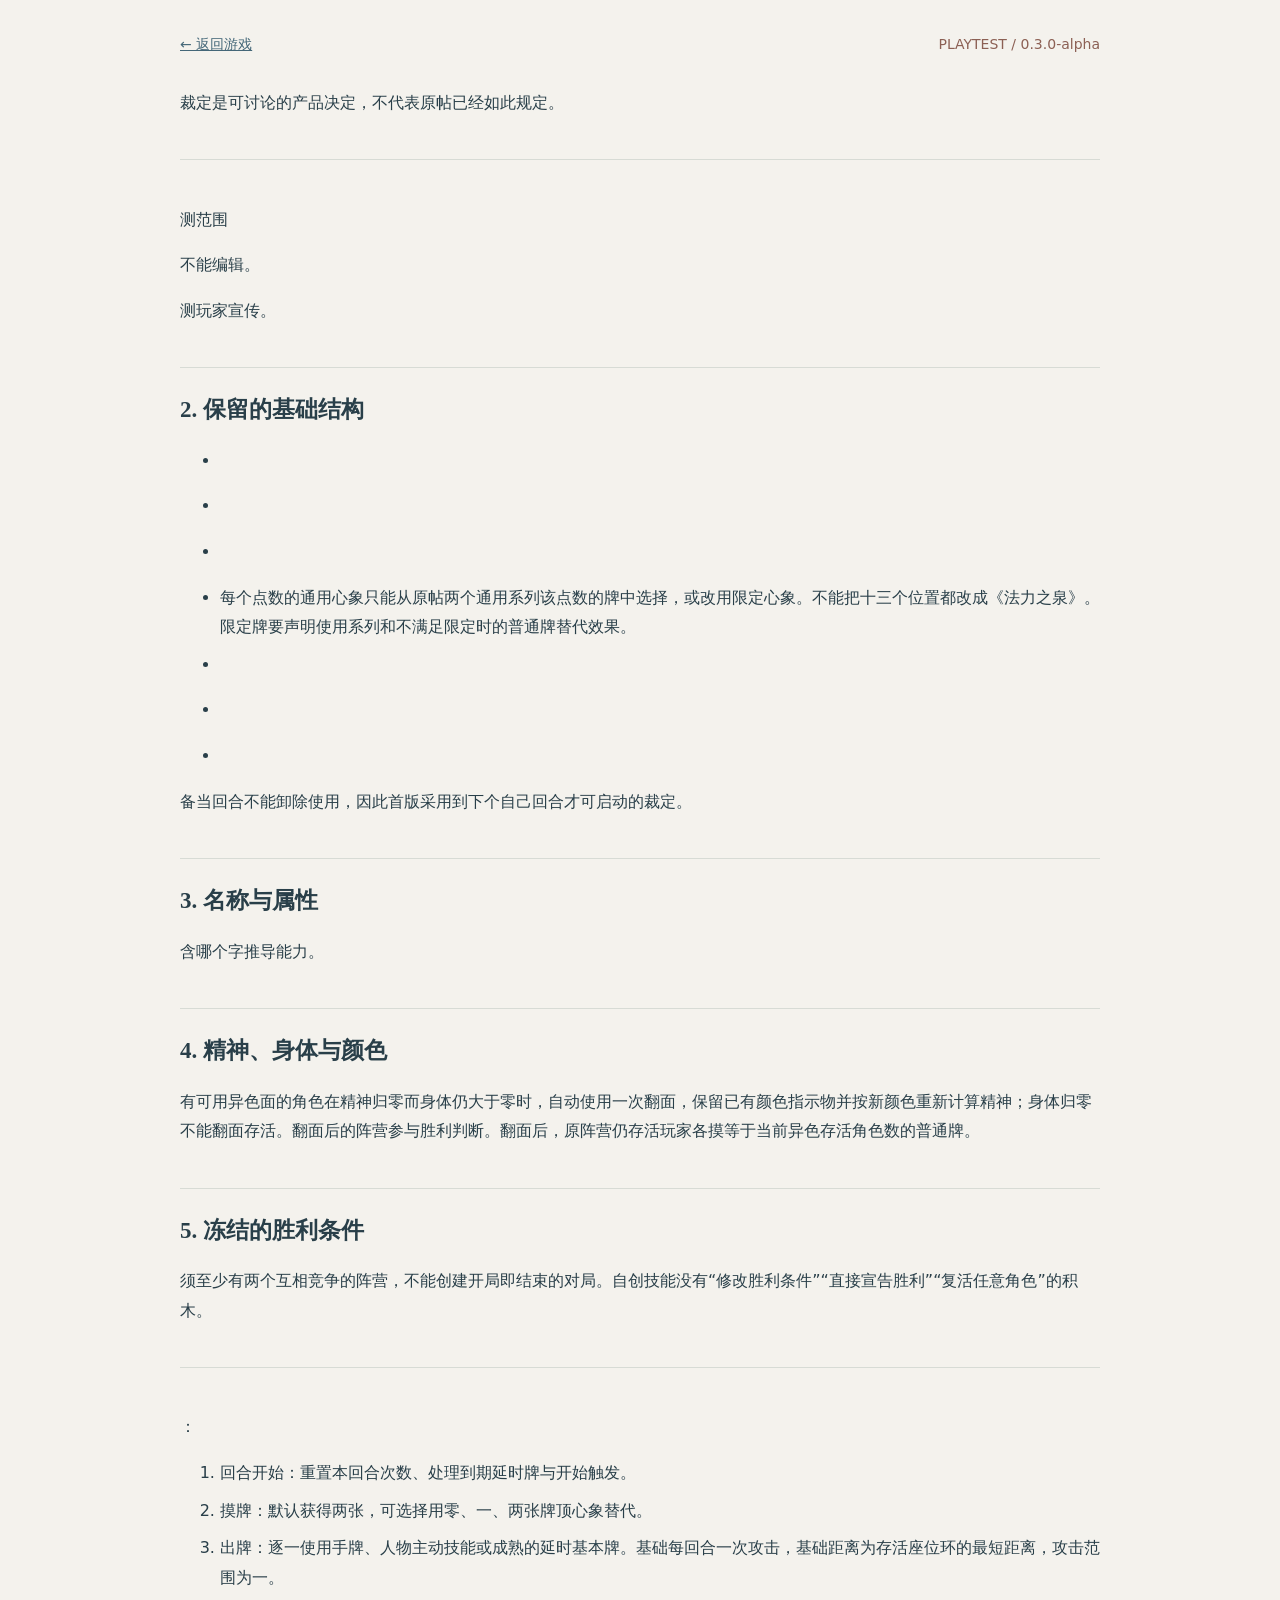
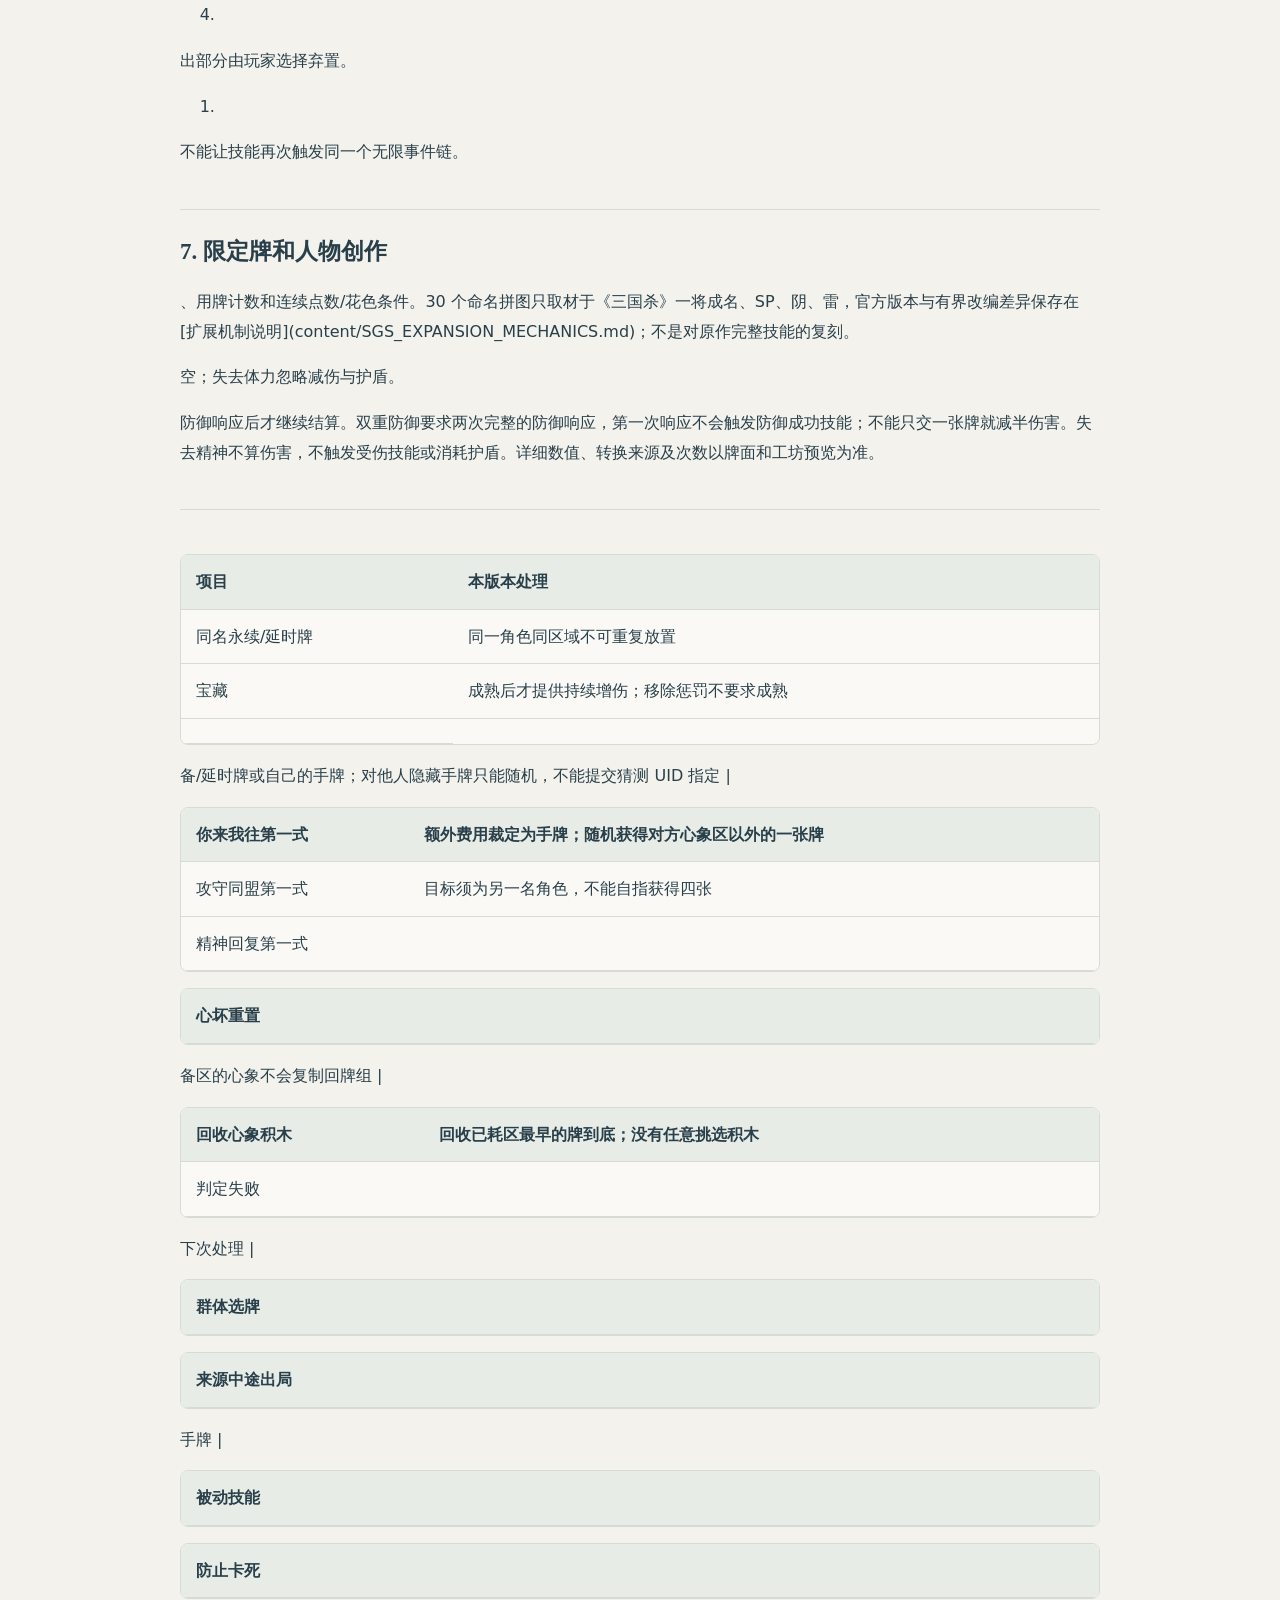
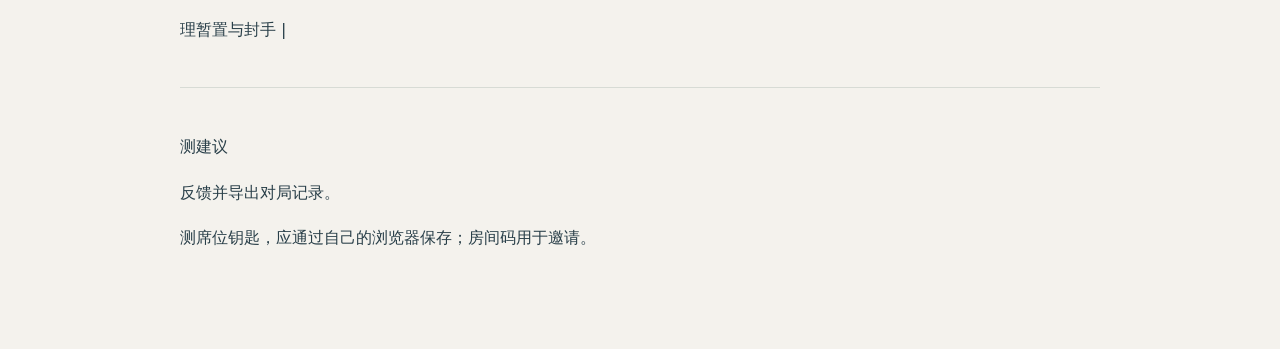
==== public/rules.html @ 951846c4 "Expand Magireco content and skill system" ====
<!doctype html><html lang="zh-CN"><head><meta charset="utf-8"><meta name="viewport" content="width=device-width,initial-scale=1"><title>完整内测规则 · 时空并错</title><style>body{margin:0;background:#f4f2ed;color:#293f49;font:16px/1.85 system-ui,"Microsoft YaHei",sans-serif}main{max-width:920px;margin:auto;padding:32px 22px 80px}a{color:#446778}h1,h2,h3{font-family:Georgia,"Songti SC",serif;line-height:1.45}h1{font-size:32px;margin-top:30px}h2{font-size:23px;margin-top:42px;border-top:1px solid #d7dbd5;padding-top:25px}p,li{overflow-wrap:anywhere}li{margin:8px 0}.table-wrap{overflow:auto;border:1px solid #d7dbd5;border-radius:8px}table{border-collapse:collapse;width:100%;background:#faf9f6}th,td{padding:12px 15px;border-bottom:1px solid #d7dbd5;vertical-align:top;text-align:left}th{background:#e7ece7}td:first-child{min-width:90px}code{font-size:13px;background:#e7ece7;padding:2px 4px}nav{font-size:14px;display:flex;justify-content:space-between}.stamp{color:#8c6054}@media(max-width:600px){h1{font-size:26px}main{padding:24px 18px 60px}table{font-size:14px}}@media print{nav{display:none}body{background:#fff}main{padding:0}h2{break-after:avoid}tr{break-inside:avoid}}</style></head><body><main><nav><a href="./#reference">← 返回游戏</a><span class="stamp">PLAYTEST / 0.3.0-alpha</span></nav><h1></h1><p></p><p></p><p></p><p></p><p></p><p></p><p>裁定是可讨论的产品决定，不代表原帖已经如此规定。</p><h2></h2><p>测范围</p><p></p><p>不能编辑。</p><p></p><p>测玩家宣传。</p><h2>2. 保留的基础结构</h2><ul><li></li></ul><p></p><p></p><ul><li></li></ul><p></p><p></p><p></p><ul><li></li></ul><p></p><ul><li>每个点数的通用心象只能从原帖两个通用系列该点数的牌中选择，或改用限定心象。不能把十三个位置都改成《法力之泉》。限定牌要声明使用系列和不满足限定时的普通牌替代效果。</li><li></li></ul><p></p><p></p><p></p><p></p><p></p><p></p><ul><li></li></ul><p></p><ul><li></li></ul><p></p><p></p><p>备当回合不能卸除使用，因此首版采用到下个自己回合才可启动的裁定。</p><h2>3. 名称与属性</h2><p></p><p></p><p></p><p></p><p></p><p></p><p>含哪个字推导能力。</p><h2>4. 精神、身体与颜色</h2><p></p><p></p><p>有可用异色面的角色在精神归零而身体仍大于零时，自动使用一次翻面，保留已有颜色指示物并按新颜色重新计算精神；身体归零不能翻面存活。翻面后的阵营参与胜利判断。翻面后，原阵营仍存活玩家各摸等于当前异色存活角色数的普通牌。</p><p></p><p></p><p></p><p></p><p></p><h2>5. 冻结的胜利条件</h2><p></p><p></p><p></p><p>须至少有两个互相竞争的阵营，不能创建开局即结束的对局。自创技能没有“修改胜利条件”“直接宣告胜利”“复活任意角色”的积木。</p><h2></h2><p></p><p></p><p></p><p>：</p><ol><li>回合开始：重置本回合次数、处理到期延时牌与开始触发。</li><li>摸牌：默认获得两张，可选择用零、一、两张牌顶心象替代。</li><li>出牌：逐一使用手牌、人物主动技能或成熟的延时基本牌。基础每回合一次攻击，基础距离为存活座位环的最短距离，攻击范围为一。</li><li></li></ol><p></p><p>出部分由玩家选择弃置。</p><ol><li></li></ol><p></p><p></p><p></p><p></p><p></p><p></p><p></p><p></p><p></p><p></p><p></p><p>不能让技能再次触发同一个无限事件链。</p><h2>7. 限定牌和人物创作</h2><p></p><p></p><p></p><p></p><p></p><p></p><p></p><p></p><p></p><p></p><p></p><p></p><p></p><p></p><p></p><p>、用牌计数和连续点数/花色条件。30 个命名拼图只取材于《三国杀》一将成名、SP、阴、雷，官方版本与有界改编差异保存在 [扩展机制说明](content/SGS_EXPANSION_MECHANICS.md)；不是对原作完整技能的复刻。</p><p></p><p></p><p></p><p></p><p></p><p></p><p></p><p></p><p></p><p></p><p>空；失去体力忽略减伤与护盾。</p><p></p><p></p><p></p><p></p><p>防御响应后才继续结算。双重防御要求两次完整的防御响应，第一次响应不会触发防御成功技能；不能只交一张牌就减半伤害。失去精神不算伤害，不触发受伤技能或消耗护盾。详细数值、转换来源及次数以牌面和工坊预览为准。</p><p></p><p></p><p></p><p></p><p></p><p></p><p></p><p></p><p></p><p></p><p></p><p></p><p></p><h2></h2><p></p><div class="table-wrap"><table><thead><tr><th>项目</th><th>本版本处理</th></tr></thead><tbody><tr><td>同名永续/延时牌</td><td>同一角色同区域不可重复放置</td></tr><tr><td>宝藏</td><td>成熟后才提供持续增伤；移除惩罚不要求成熟</td></tr><tr><td></td></tr></tbody></table></div><p></p><p></p><p>备/延时牌或自己的手牌；对他人隐藏手牌只能随机，不能提交猜测 UID 指定 |</p><div class="table-wrap"><table><thead><tr><th>你来我往第一式</th><th>额外费用裁定为手牌；随机获得对方心象区以外的一张牌</th></tr></thead><tbody><tr><td>攻守同盟第一式</td><td>目标须为另一名角色，不能自指获得四张</td></tr><tr><td>精神回复第一式</td><td></td></tr></tbody></table></div><p></p><div class="table-wrap"><table><thead><tr><th>心坏重置</th><th></th></tr></thead><tbody></tbody></table></div><p></p><p>备区的心象不会复制回牌组 |</p><div class="table-wrap"><table><thead><tr><th>回收心象积木</th><th>回收已耗区最早的牌到底；没有任意挑选积木</th></tr></thead><tbody><tr><td>判定失败</td><td></td></tr></tbody></table></div><p>下次处理 |</p><div class="table-wrap"><table><thead><tr><th>群体选牌</th><th></th></tr></thead><tbody></tbody></table></div><p></p><div class="table-wrap"><table><thead><tr><th>来源中途出局</th><th></th></tr></thead><tbody></tbody></table></div><p></p><p></p><p>手牌 |</p><div class="table-wrap"><table><thead><tr><th>被动技能</th><th></th></tr></thead><tbody></tbody></table></div><p></p><div class="table-wrap"><table><thead><tr><th>防止卡死</th><th></th></tr></thead><tbody></tbody></table></div><p></p><p>理暂置与封手 |</p><p></p><p></p><p></p><p></p><h2></h2><p>测建议</p><p></p><p></p><p></p><p></p><p></p><p></p><p>反馈并导出对局记录。</p><p></p><p></p><p></p><p></p><p>测席位钥匙，应通过自己的浏览器保存；房间码用于邀请。</p></main></body></html>
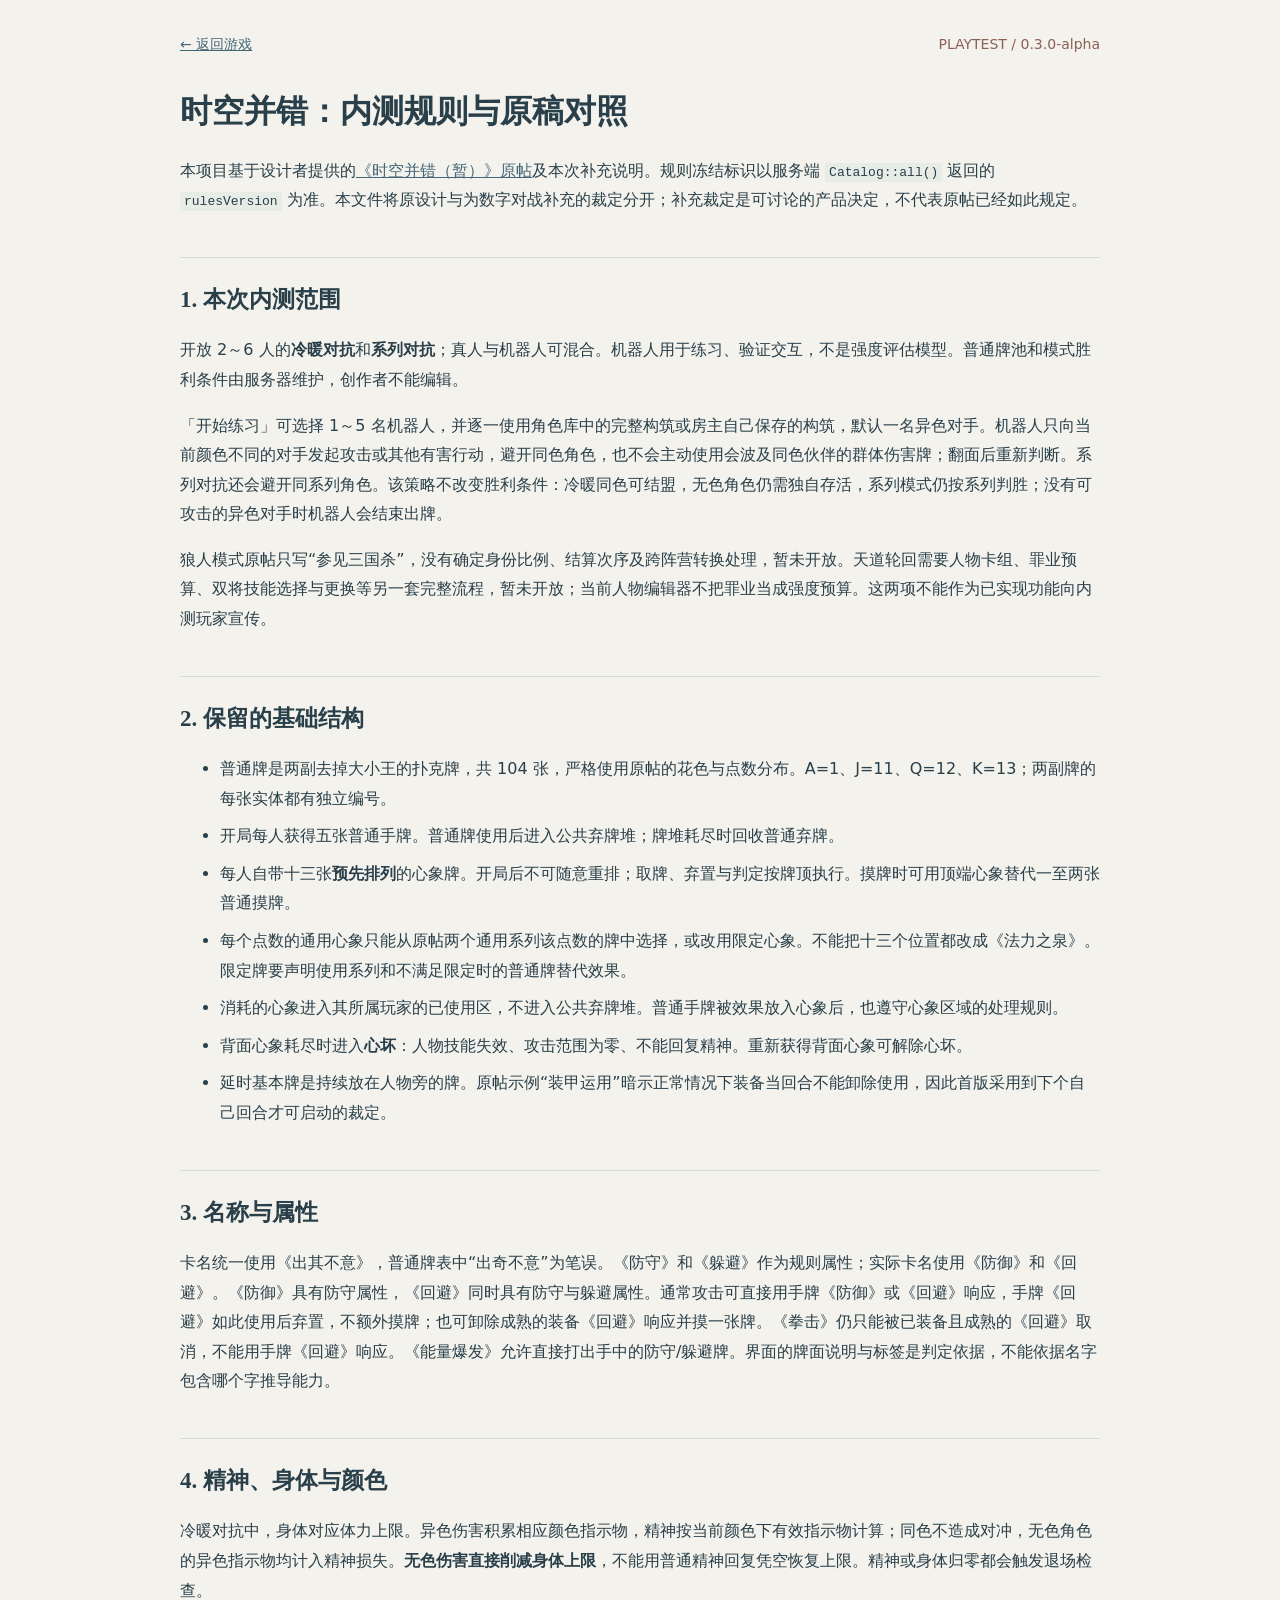
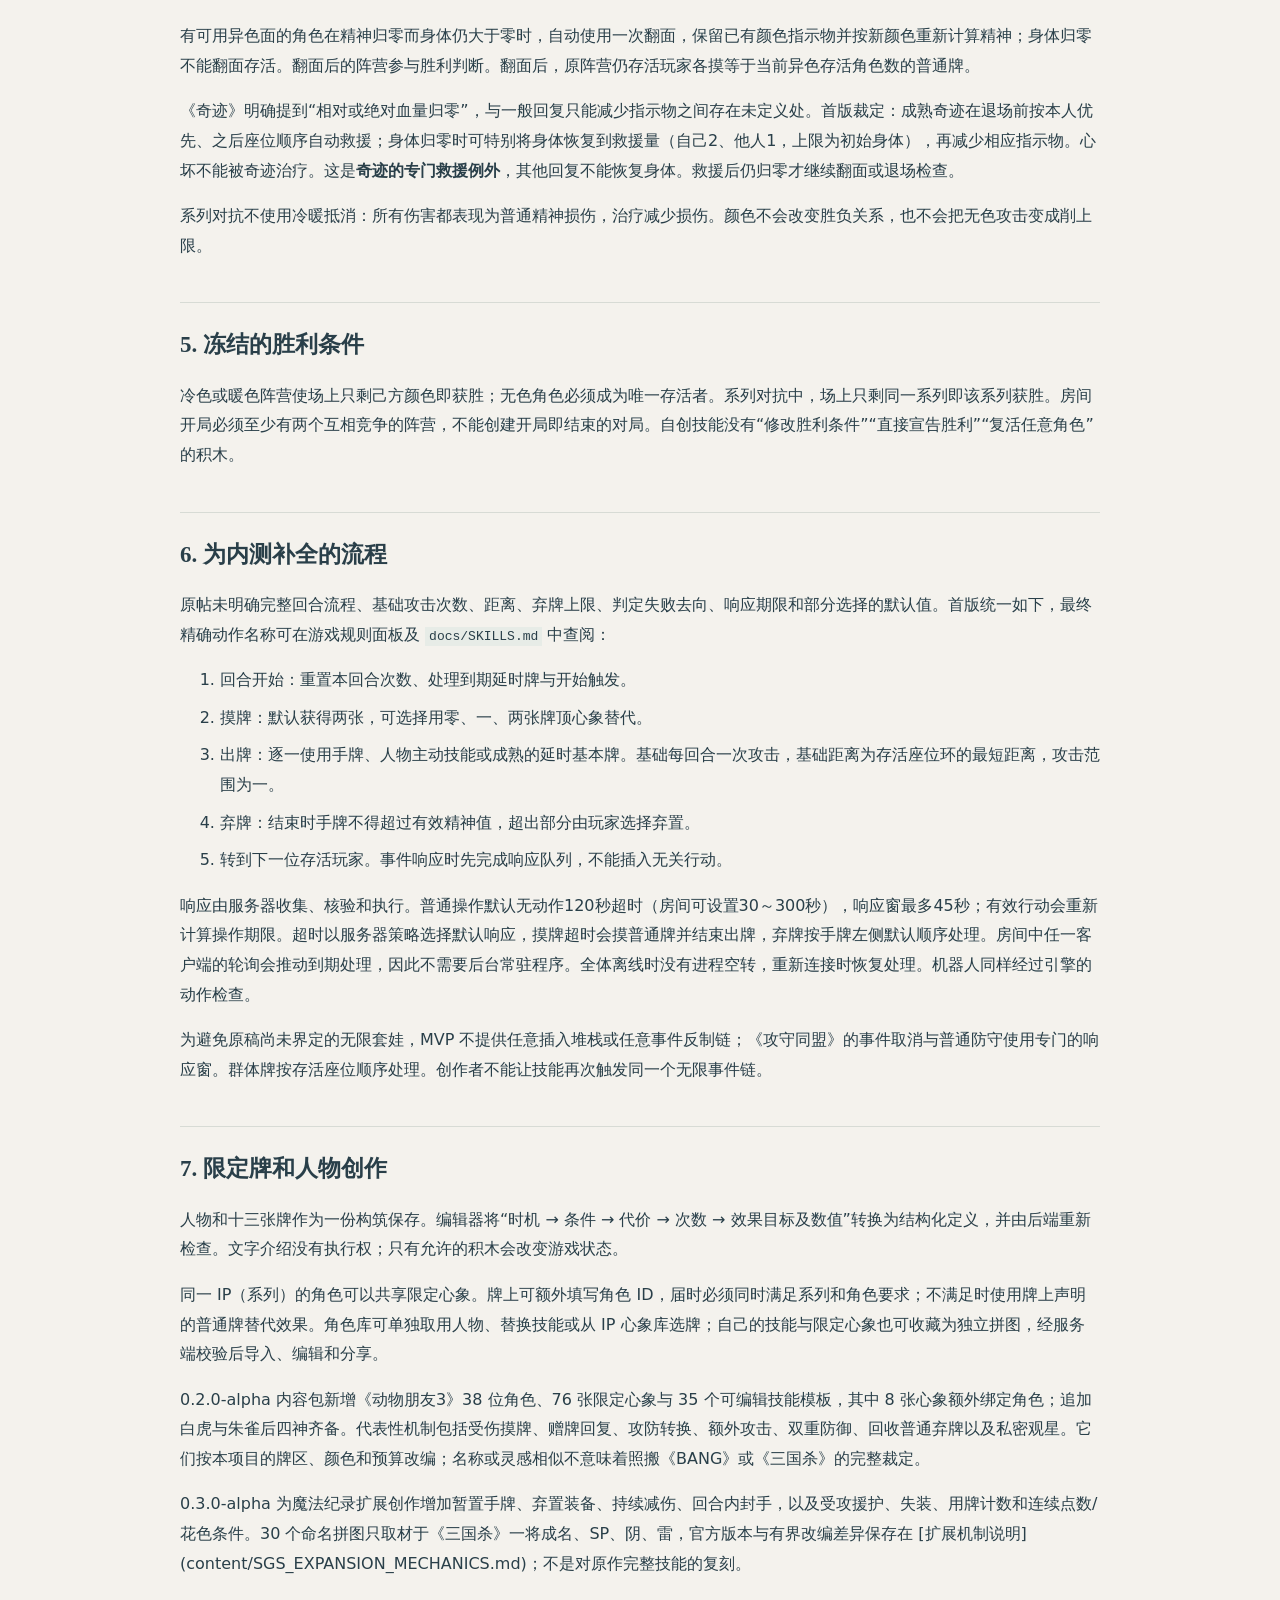
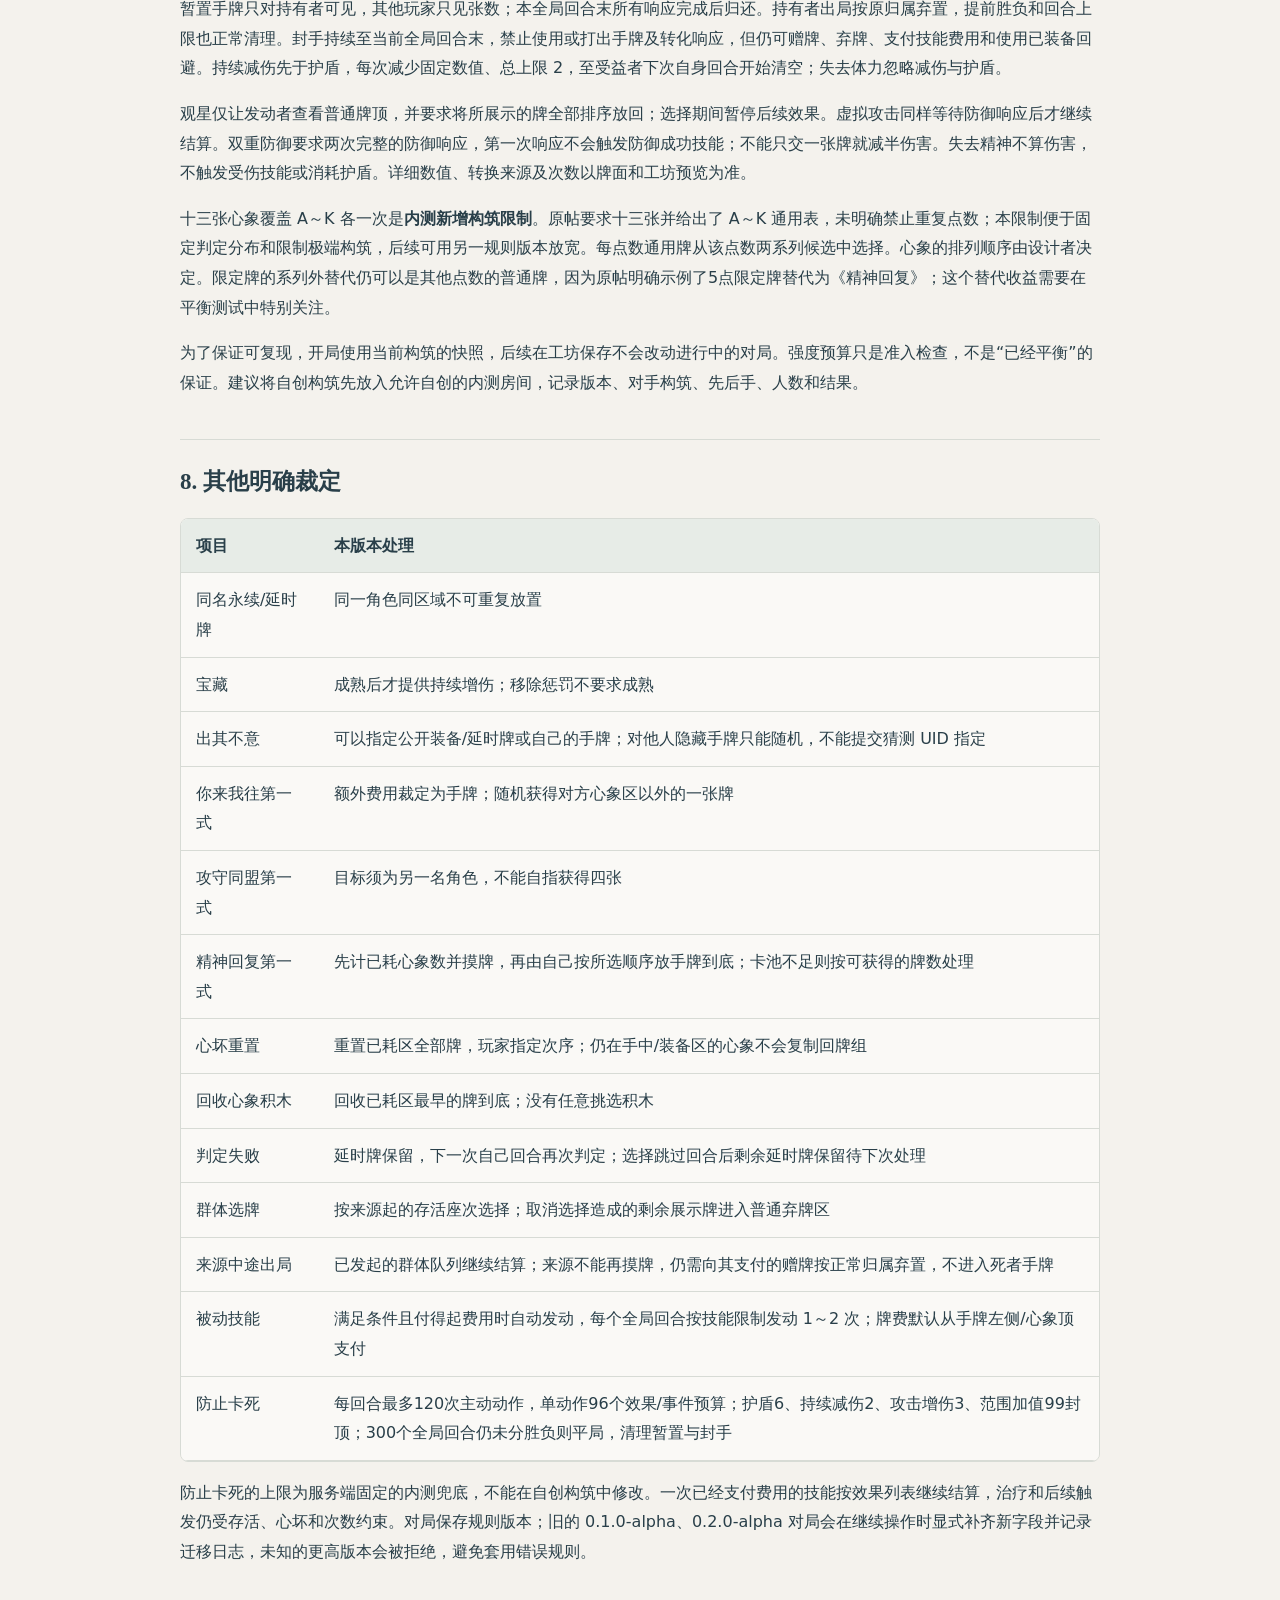
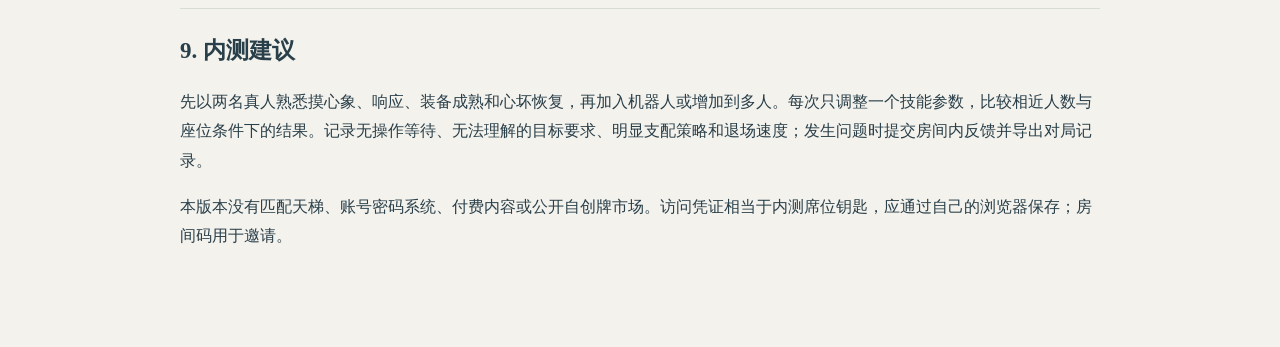
==== commit 7bd960a4: "Add configurable bot practice and defense rules" ====
--- a/public/rules.html
+++ b/public/rules.html
@@ -1 +1 @@
-<!doctype html><html lang="zh-CN"><head><meta charset="utf-8"><meta name="viewport" content="width=device-width,initial-scale=1"><title>完整内测规则 · 时空并错</title><style>body{margin:0;background:#f4f2ed;color:#293f49;font:16px/1.85 system-ui,"Microsoft YaHei",sans-serif}main{max-width:920px;margin:auto;padding:32px 22px 80px}a{color:#446778}h1,h2,h3{font-family:Georgia,"Songti SC",serif;line-height:1.45}h1{font-size:32px;margin-top:30px}h2{font-size:23px;margin-top:42px;border-top:1px solid #d7dbd5;padding-top:25px}p,li{overflow-wrap:anywhere}li{margin:8px 0}.table-wrap{overflow:auto;border:1px solid #d7dbd5;border-radius:8px}table{border-collapse:collapse;width:100%;background:#faf9f6}th,td{padding:12px 15px;border-bottom:1px solid #d7dbd5;vertical-align:top;text-align:left}th{background:#e7ece7}td:first-child{min-width:90px}code{font-size:13px;background:#e7ece7;padding:2px 4px}nav{font-size:14px;display:flex;justify-content:space-between}.stamp{color:#8c6054}@media(max-width:600px){h1{font-size:26px}main{padding:24px 18px 60px}table{font-size:14px}}@media print{nav{display:none}body{background:#fff}main{padding:0}h2{break-after:avoid}tr{break-inside:avoid}}</style></head><body><main><nav><a href="./#reference">← 返回游戏</a><span class="stamp">PLAYTEST / 0.3.0-alpha</span></nav><h1></h1><p></p><p></p><p></p><p></p><p></p><p></p><p>裁定是可讨论的产品决定，不代表原帖已经如此规定。</p><h2></h2><p>测范围</p><p></p><p>不能编辑。</p><p></p><p>测玩家宣传。</p><h2>2. 保留的基础结构</h2><ul><li></li></ul><p></p><p></p><ul><li></li></ul><p></p><p></p><p></p><ul><li></li></ul><p></p><ul><li>每个点数的通用心象只能从原帖两个通用系列该点数的牌中选择，或改用限定心象。不能把十三个位置都改成《法力之泉》。限定牌要声明使用系列和不满足限定时的普通牌替代效果。</li><li></li></ul><p></p><p></p><p></p><p></p><p></p><p></p><ul><li></li></ul><p></p><ul><li></li></ul><p></p><p></p><p>备当回合不能卸除使用，因此首版采用到下个自己回合才可启动的裁定。</p><h2>3. 名称与属性</h2><p></p><p></p><p></p><p></p><p></p><p></p><p>含哪个字推导能力。</p><h2>4. 精神、身体与颜色</h2><p></p><p></p><p>有可用异色面的角色在精神归零而身体仍大于零时，自动使用一次翻面，保留已有颜色指示物并按新颜色重新计算精神；身体归零不能翻面存活。翻面后的阵营参与胜利判断。翻面后，原阵营仍存活玩家各摸等于当前异色存活角色数的普通牌。</p><p></p><p></p><p></p><p></p><p></p><h2>5. 冻结的胜利条件</h2><p></p><p></p><p></p><p>须至少有两个互相竞争的阵营，不能创建开局即结束的对局。自创技能没有“修改胜利条件”“直接宣告胜利”“复活任意角色”的积木。</p><h2></h2><p></p><p></p><p></p><p>：</p><ol><li>回合开始：重置本回合次数、处理到期延时牌与开始触发。</li><li>摸牌：默认获得两张，可选择用零、一、两张牌顶心象替代。</li><li>出牌：逐一使用手牌、人物主动技能或成熟的延时基本牌。基础每回合一次攻击，基础距离为存活座位环的最短距离，攻击范围为一。</li><li></li></ol><p></p><p>出部分由玩家选择弃置。</p><ol><li></li></ol><p></p><p></p><p></p><p></p><p></p><p></p><p></p><p></p><p></p><p></p><p></p><p>不能让技能再次触发同一个无限事件链。</p><h2>7. 限定牌和人物创作</h2><p></p><p></p><p></p><p></p><p></p><p></p><p></p><p></p><p></p><p></p><p></p><p></p><p></p><p></p><p></p><p>、用牌计数和连续点数/花色条件。30 个命名拼图只取材于《三国杀》一将成名、SP、阴、雷，官方版本与有界改编差异保存在 [扩展机制说明](content/SGS_EXPANSION_MECHANICS.md)；不是对原作完整技能的复刻。</p><p></p><p></p><p></p><p></p><p></p><p></p><p></p><p></p><p></p><p></p><p>空；失去体力忽略减伤与护盾。</p><p></p><p></p><p></p><p></p><p>防御响应后才继续结算。双重防御要求两次完整的防御响应，第一次响应不会触发防御成功技能；不能只交一张牌就减半伤害。失去精神不算伤害，不触发受伤技能或消耗护盾。详细数值、转换来源及次数以牌面和工坊预览为准。</p><p></p><p></p><p></p><p></p><p></p><p></p><p></p><p></p><p></p><p></p><p></p><p></p><p></p><h2></h2><p></p><div class="table-wrap"><table><thead><tr><th>项目</th><th>本版本处理</th></tr></thead><tbody><tr><td>同名永续/延时牌</td><td>同一角色同区域不可重复放置</td></tr><tr><td>宝藏</td><td>成熟后才提供持续增伤；移除惩罚不要求成熟</td></tr><tr><td></td></tr></tbody></table></div><p></p><p></p><p>备/延时牌或自己的手牌；对他人隐藏手牌只能随机，不能提交猜测 UID 指定 |</p><div class="table-wrap"><table><thead><tr><th>你来我往第一式</th><th>额外费用裁定为手牌；随机获得对方心象区以外的一张牌</th></tr></thead><tbody><tr><td>攻守同盟第一式</td><td>目标须为另一名角色，不能自指获得四张</td></tr><tr><td>精神回复第一式</td><td></td></tr></tbody></table></div><p></p><div class="table-wrap"><table><thead><tr><th>心坏重置</th><th></th></tr></thead><tbody></tbody></table></div><p></p><p>备区的心象不会复制回牌组 |</p><div class="table-wrap"><table><thead><tr><th>回收心象积木</th><th>回收已耗区最早的牌到底；没有任意挑选积木</th></tr></thead><tbody><tr><td>判定失败</td><td></td></tr></tbody></table></div><p>下次处理 |</p><div class="table-wrap"><table><thead><tr><th>群体选牌</th><th></th></tr></thead><tbody></tbody></table></div><p></p><div class="table-wrap"><table><thead><tr><th>来源中途出局</th><th></th></tr></thead><tbody></tbody></table></div><p></p><p></p><p>手牌 |</p><div class="table-wrap"><table><thead><tr><th>被动技能</th><th></th></tr></thead><tbody></tbody></table></div><p></p><div class="table-wrap"><table><thead><tr><th>防止卡死</th><th></th></tr></thead><tbody></tbody></table></div><p></p><p>理暂置与封手 |</p><p></p><p></p><p></p><p></p><h2></h2><p>测建议</p><p></p><p></p><p></p><p></p><p></p><p></p><p>反馈并导出对局记录。</p><p></p><p></p><p></p><p></p><p>测席位钥匙，应通过自己的浏览器保存；房间码用于邀请。</p></main></body></html>+<!doctype html><html lang="zh-CN"><head><meta charset="utf-8"><meta name="viewport" content="width=device-width,initial-scale=1"><title>完整内测规则 · 时空并错</title><style>body{margin:0;background:#f4f2ed;color:#293f49;font:16px/1.85 system-ui,"Microsoft YaHei",sans-serif}main{max-width:920px;margin:auto;padding:32px 22px 80px}a{color:#446778}h1,h2,h3{font-family:Georgia,"Songti SC",serif;line-height:1.45}h1{font-size:32px;margin-top:30px}h2{font-size:23px;margin-top:42px;border-top:1px solid #d7dbd5;padding-top:25px}p,li{overflow-wrap:anywhere}li{margin:8px 0}.table-wrap{overflow:auto;border:1px solid #d7dbd5;border-radius:8px}table{border-collapse:collapse;width:100%;background:#faf9f6}th,td{padding:12px 15px;border-bottom:1px solid #d7dbd5;vertical-align:top;text-align:left}th{background:#e7ece7}td:first-child{min-width:90px}code{font-size:13px;background:#e7ece7;padding:2px 4px}nav{font-size:14px;display:flex;justify-content:space-between}.stamp{color:#8c6054}@media(max-width:600px){h1{font-size:26px}main{padding:24px 18px 60px}table{font-size:14px}}@media print{nav{display:none}body{background:#fff}main{padding:0}h2{break-after:avoid}tr{break-inside:avoid}}</style></head><body><main><nav><a href="./#reference">← 返回游戏</a><span class="stamp">PLAYTEST / 0.3.0-alpha</span></nav><h1>时空并错：内测规则与原稿对照</h1><p>本项目基于设计者提供的<a href="https://number81.xyz/index.php?topic=3575.0" target="_blank" rel="noopener noreferrer">《时空并错（暂）》原帖</a>及本次补充说明。规则冻结标识以服务端 <code>Catalog::all()</code> 返回的 <code>rulesVersion</code> 为准。本文件将原设计与为数字对战补充的裁定分开；补充裁定是可讨论的产品决定，不代表原帖已经如此规定。</p><h2>1. 本次内测范围</h2><p>开放 2～6 人的<strong>冷暖对抗</strong>和<strong>系列对抗</strong>；真人与机器人可混合。机器人用于练习、验证交互，不是强度评估模型。普通牌池和模式胜利条件由服务器维护，创作者不能编辑。</p><p>「开始练习」可选择 1～5 名机器人，并逐一使用角色库中的完整构筑或房主自己保存的构筑，默认一名异色对手。机器人只向当前颜色不同的对手发起攻击或其他有害行动，避开同色角色，也不会主动使用会波及同色伙伴的群体伤害牌；翻面后重新判断。系列对抗还会避开同系列角色。该策略不改变胜利条件：冷暖同色可结盟，无色角色仍需独自存活，系列模式仍按系列判胜；没有可攻击的异色对手时机器人会结束出牌。</p><p>狼人模式原帖只写“参见三国杀”，没有确定身份比例、结算次序及跨阵营转换处理，暂未开放。天道轮回需要人物卡组、罪业预算、双将技能选择与更换等另一套完整流程，暂未开放；当前人物编辑器不把罪业当成强度预算。这两项不能作为已实现功能向内测玩家宣传。</p><h2>2. 保留的基础结构</h2><ul><li>普通牌是两副去掉大小王的扑克牌，共 104 张，严格使用原帖的花色与点数分布。A=1、J=11、Q=12、K=13；两副牌的每张实体都有独立编号。</li><li>开局每人获得五张普通手牌。普通牌使用后进入公共弃牌堆；牌堆耗尽时回收普通弃牌。</li><li>每人自带十三张<strong>预先排列</strong>的心象牌。开局后不可随意重排；取牌、弃置与判定按牌顶执行。摸牌时可用顶端心象替代一至两张普通摸牌。</li><li>每个点数的通用心象只能从原帖两个通用系列该点数的牌中选择，或改用限定心象。不能把十三个位置都改成《法力之泉》。限定牌要声明使用系列和不满足限定时的普通牌替代效果。</li><li>消耗的心象进入其所属玩家的已使用区，不进入公共弃牌堆。普通手牌被效果放入心象后，也遵守心象区域的处理规则。</li><li>背面心象耗尽时进入<strong>心坏</strong>：人物技能失效、攻击范围为零、不能回复精神。重新获得背面心象可解除心坏。</li><li>延时基本牌是持续放在人物旁的牌。原帖示例“装甲运用”暗示正常情况下装备当回合不能卸除使用，因此首版采用到下个自己回合才可启动的裁定。</li></ul><h2>3. 名称与属性</h2><p>卡名统一使用《出其不意》，普通牌表中“出奇不意”为笔误。《防守》和《躲避》作为规则属性；实际卡名使用《防御》和《回避》。《防御》具有防守属性，《回避》同时具有防守与躲避属性。通常攻击可直接用手牌《防御》或《回避》响应，手牌《回避》如此使用后弃置，不额外摸牌；也可卸除成熟的装备《回避》响应并摸一张牌。《拳击》仍只能被已装备且成熟的《回避》取消，不能用手牌《回避》响应。《能量爆发》允许直接打出手中的防守/躲避牌。界面的牌面说明与标签是判定依据，不能依据名字包含哪个字推导能力。</p><h2>4. 精神、身体与颜色</h2><p>冷暖对抗中，身体对应体力上限。异色伤害积累相应颜色指示物，精神按当前颜色下有效指示物计算；同色不造成对冲，无色角色的异色指示物均计入精神损失。<strong>无色伤害直接削减身体上限</strong>，不能用普通精神回复凭空恢复上限。精神或身体归零都会触发退场检查。</p><p>有可用异色面的角色在精神归零而身体仍大于零时，自动使用一次翻面，保留已有颜色指示物并按新颜色重新计算精神；身体归零不能翻面存活。翻面后的阵营参与胜利判断。翻面后，原阵营仍存活玩家各摸等于当前异色存活角色数的普通牌。</p><p>《奇迹》明确提到“相对或绝对血量归零”，与一般回复只能减少指示物之间存在未定义处。首版裁定：成熟奇迹在退场前按本人优先、之后座位顺序自动救援；身体归零时可特别将身体恢复到救援量（自己2、他人1，上限为初始身体），再减少相应指示物。心坏不能被奇迹治疗。这是<strong>奇迹的专门救援例外</strong>，其他回复不能恢复身体。救援后仍归零才继续翻面或退场检查。</p><p>系列对抗不使用冷暖抵消：所有伤害都表现为普通精神损伤，治疗减少损伤。颜色不会改变胜负关系，也不会把无色攻击变成削上限。</p><h2>5. 冻结的胜利条件</h2><p>冷色或暖色阵营使场上只剩己方颜色即获胜；无色角色必须成为唯一存活者。系列对抗中，场上只剩同一系列即该系列获胜。房间开局必须至少有两个互相竞争的阵营，不能创建开局即结束的对局。自创技能没有“修改胜利条件”“直接宣告胜利”“复活任意角色”的积木。</p><h2>6. 为内测补全的流程</h2><p>原帖未明确完整回合流程、基础攻击次数、距离、弃牌上限、判定失败去向、响应期限和部分选择的默认值。首版统一如下，最终精确动作名称可在游戏规则面板及 <code>docs/SKILLS.md</code> 中查阅：</p><ol><li>回合开始：重置本回合次数、处理到期延时牌与开始触发。</li><li>摸牌：默认获得两张，可选择用零、一、两张牌顶心象替代。</li><li>出牌：逐一使用手牌、人物主动技能或成熟的延时基本牌。基础每回合一次攻击，基础距离为存活座位环的最短距离，攻击范围为一。</li><li>弃牌：结束时手牌不得超过有效精神值，超出部分由玩家选择弃置。</li><li>转到下一位存活玩家。事件响应时先完成响应队列，不能插入无关行动。</li></ol><p>响应由服务器收集、核验和执行。普通操作默认无动作120秒超时（房间可设置30～300秒），响应窗最多45秒；有效行动会重新计算操作期限。超时以服务器策略选择默认响应，摸牌超时会摸普通牌并结束出牌，弃牌按手牌左侧默认顺序处理。房间中任一客户端的轮询会推动到期处理，因此不需要后台常驻程序。全体离线时没有进程空转，重新连接时恢复处理。机器人同样经过引擎的动作检查。</p><p>为避免原稿尚未界定的无限套娃，MVP 不提供任意插入堆栈或任意事件反制链；《攻守同盟》的事件取消与普通防守使用专门的响应窗。群体牌按存活座位顺序处理。创作者不能让技能再次触发同一个无限事件链。</p><h2>7. 限定牌和人物创作</h2><p>人物和十三张牌作为一份构筑保存。编辑器将“时机 → 条件 → 代价 → 次数 → 效果目标及数值”转换为结构化定义，并由后端重新检查。文字介绍没有执行权；只有允许的积木会改变游戏状态。</p><p>同一 IP（系列）的角色可以共享限定心象。牌上可额外填写角色 ID，届时必须同时满足系列和角色要求；不满足时使用牌上声明的普通牌替代效果。角色库可单独取用人物、替换技能或从 IP 心象库选牌；自己的技能与限定心象也可收藏为独立拼图，经服务端校验后导入、编辑和分享。</p><p>0.2.0-alpha 内容包新增《动物朋友3》38 位角色、76 张限定心象与 35 个可编辑技能模板，其中 8 张心象额外绑定角色；追加白虎与朱雀后四神齐备。代表性机制包括受伤摸牌、赠牌回复、攻防转换、额外攻击、双重防御、回收普通弃牌以及私密观星。它们按本项目的牌区、颜色和预算改编；名称或灵感相似不意味着照搬《BANG》或《三国杀》的完整裁定。</p><p>0.3.0-alpha 为魔法纪录扩展创作增加暂置手牌、弃置装备、持续减伤、回合内封手，以及受攻援护、失装、用牌计数和连续点数/花色条件。30 个命名拼图只取材于《三国杀》一将成名、SP、阴、雷，官方版本与有界改编差异保存在 [扩展机制说明](content/SGS_EXPANSION_MECHANICS.md)；不是对原作完整技能的复刻。</p><p>暂置手牌只对持有者可见，其他玩家只见张数；本全局回合末所有响应完成后归还。持有者出局按原归属弃置，提前胜负和回合上限也正常清理。封手持续至当前全局回合末，禁止使用或打出手牌及转化响应，但仍可赠牌、弃牌、支付技能费用和使用已装备回避。持续减伤先于护盾，每次减少固定数值、总上限 2，至受益者下次自身回合开始清空；失去体力忽略减伤与护盾。</p><p>观星仅让发动者查看普通牌顶，并要求将所展示的牌全部排序放回；选择期间暂停后续效果。虚拟攻击同样等待防御响应后才继续结算。双重防御要求两次完整的防御响应，第一次响应不会触发防御成功技能；不能只交一张牌就减半伤害。失去精神不算伤害，不触发受伤技能或消耗护盾。详细数值、转换来源及次数以牌面和工坊预览为准。</p><p>十三张心象覆盖 A～K 各一次是<strong>内测新增构筑限制</strong>。原帖要求十三张并给出了 A～K 通用表，未明确禁止重复点数；本限制便于固定判定分布和限制极端构筑，后续可用另一规则版本放宽。每点数通用牌从该点数两系列候选中选择。心象的排列顺序由设计者决定。限定牌的系列外替代仍可以是其他点数的普通牌，因为原帖明确示例了5点限定牌替代为《精神回复》；这个替代收益需要在平衡测试中特别关注。</p><p>为了保证可复现，开局使用当前构筑的快照，后续在工坊保存不会改动进行中的对局。强度预算只是准入检查，不是“已经平衡”的保证。建议将自创构筑先放入允许自创的内测房间，记录版本、对手构筑、先后手、人数和结果。</p><h2>8. 其他明确裁定</h2><div class="table-wrap"><table><thead><tr><th>项目</th><th>本版本处理</th></tr></thead><tbody><tr><td>同名永续/延时牌</td><td>同一角色同区域不可重复放置</td></tr><tr><td>宝藏</td><td>成熟后才提供持续增伤；移除惩罚不要求成熟</td></tr><tr><td>出其不意</td><td>可以指定公开装备/延时牌或自己的手牌；对他人隐藏手牌只能随机，不能提交猜测 UID 指定</td></tr><tr><td>你来我往第一式</td><td>额外费用裁定为手牌；随机获得对方心象区以外的一张牌</td></tr><tr><td>攻守同盟第一式</td><td>目标须为另一名角色，不能自指获得四张</td></tr><tr><td>精神回复第一式</td><td>先计已耗心象数并摸牌，再由自己按所选顺序放手牌到底；卡池不足则按可获得的牌数处理</td></tr><tr><td>心坏重置</td><td>重置已耗区全部牌，玩家指定次序；仍在手中/装备区的心象不会复制回牌组</td></tr><tr><td>回收心象积木</td><td>回收已耗区最早的牌到底；没有任意挑选积木</td></tr><tr><td>判定失败</td><td>延时牌保留，下一次自己回合再次判定；选择跳过回合后剩余延时牌保留待下次处理</td></tr><tr><td>群体选牌</td><td>按来源起的存活座次选择；取消选择造成的剩余展示牌进入普通弃牌区</td></tr><tr><td>来源中途出局</td><td>已发起的群体队列继续结算；来源不能再摸牌，仍需向其支付的赠牌按正常归属弃置，不进入死者手牌</td></tr><tr><td>被动技能</td><td>满足条件且付得起费用时自动发动，每个全局回合按技能限制发动 1～2 次；牌费默认从手牌左侧/心象顶支付</td></tr><tr><td>防止卡死</td><td>每回合最多120次主动动作，单动作96个效果/事件预算；护盾6、持续减伤2、攻击增伤3、范围加值99封顶；300个全局回合仍未分胜负则平局，清理暂置与封手</td></tr></tbody></table></div><p>防止卡死的上限为服务端固定的内测兜底，不能在自创构筑中修改。一次已经支付费用的技能按效果列表继续结算，治疗和后续触发仍受存活、心坏和次数约束。对局保存规则版本；旧的 0.1.0-alpha、0.2.0-alpha 对局会在继续操作时显式补齐新字段并记录迁移日志，未知的更高版本会被拒绝，避免套用错误规则。</p><h2>9. 内测建议</h2><p>先以两名真人熟悉摸心象、响应、装备成熟和心坏恢复，再加入机器人或增加到多人。每次只调整一个技能参数，比较相近人数与座位条件下的结果。记录无操作等待、无法理解的目标要求、明显支配策略和退场速度；发生问题时提交房间内反馈并导出对局记录。</p><p>本版本没有匹配天梯、账号密码系统、付费内容或公开自创牌市场。访问凭证相当于内测席位钥匙，应通过自己的浏览器保存；房间码用于邀请。</p></main></body></html>
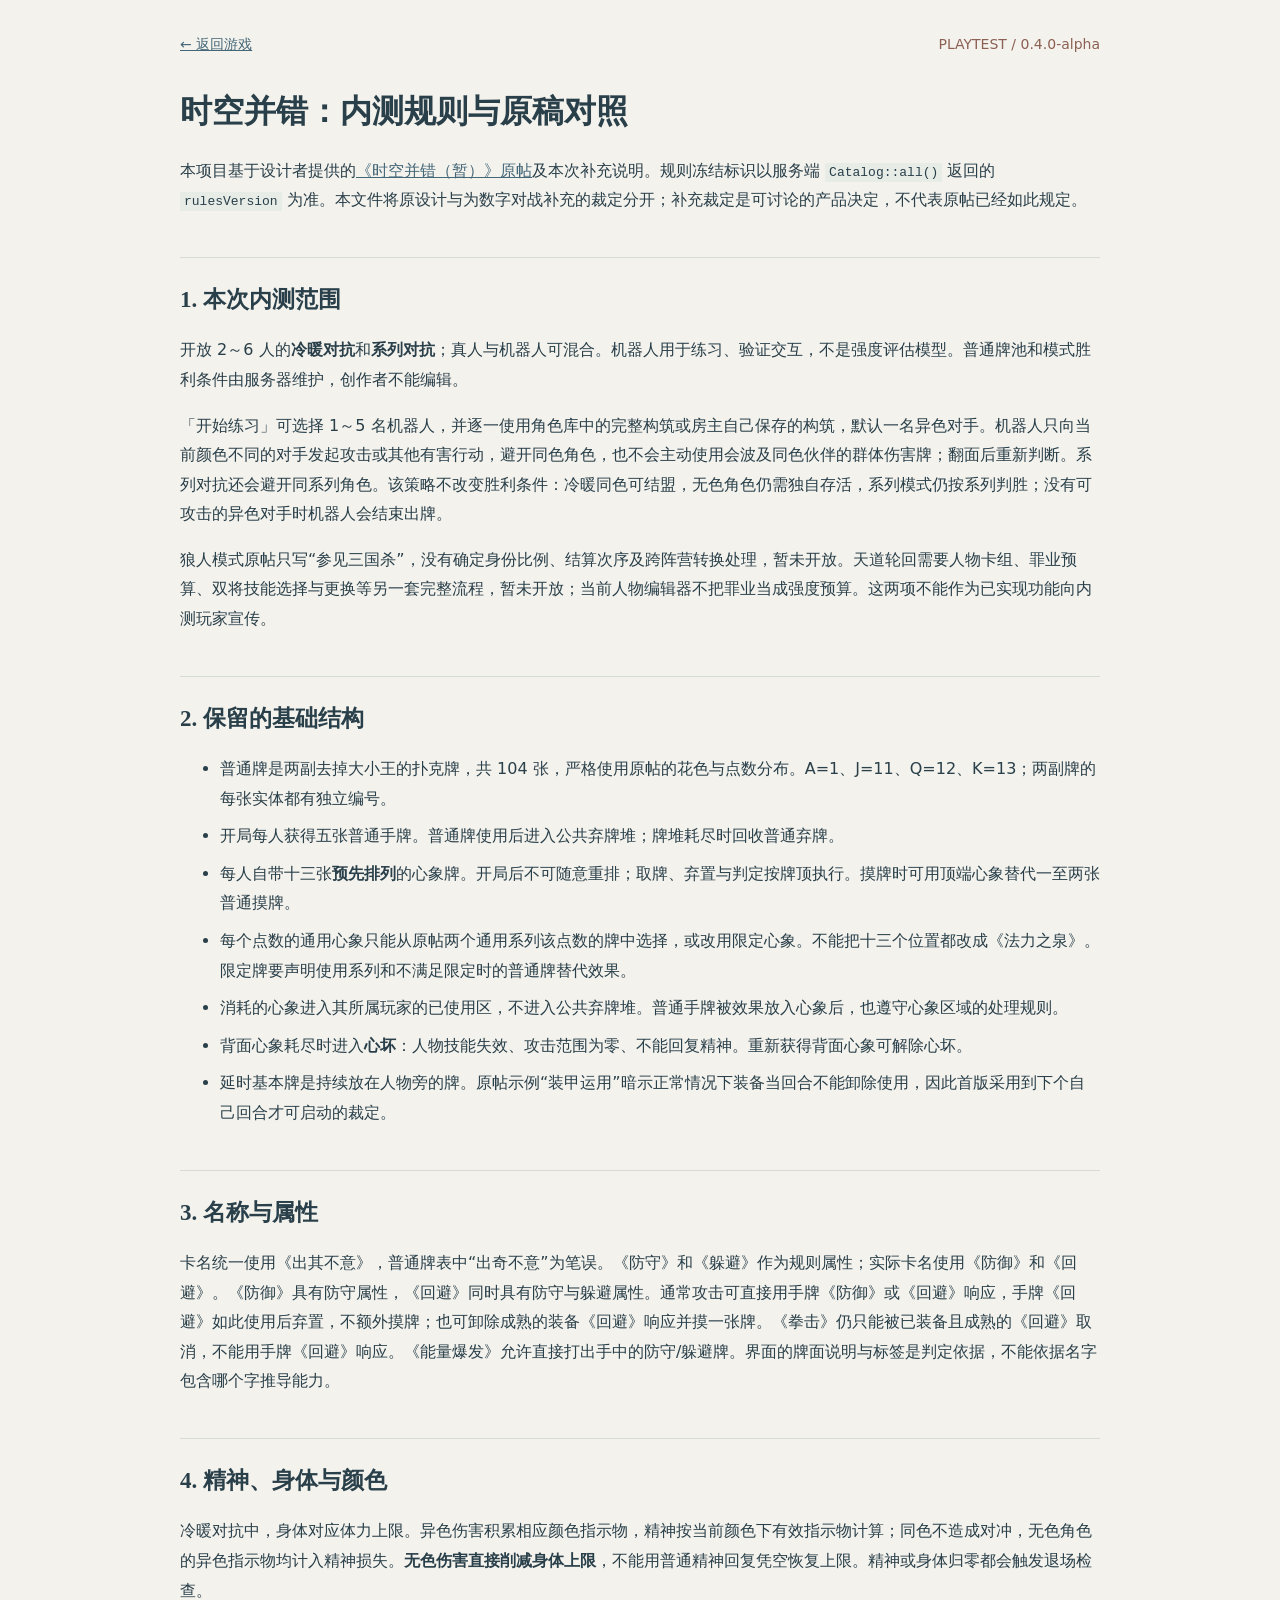
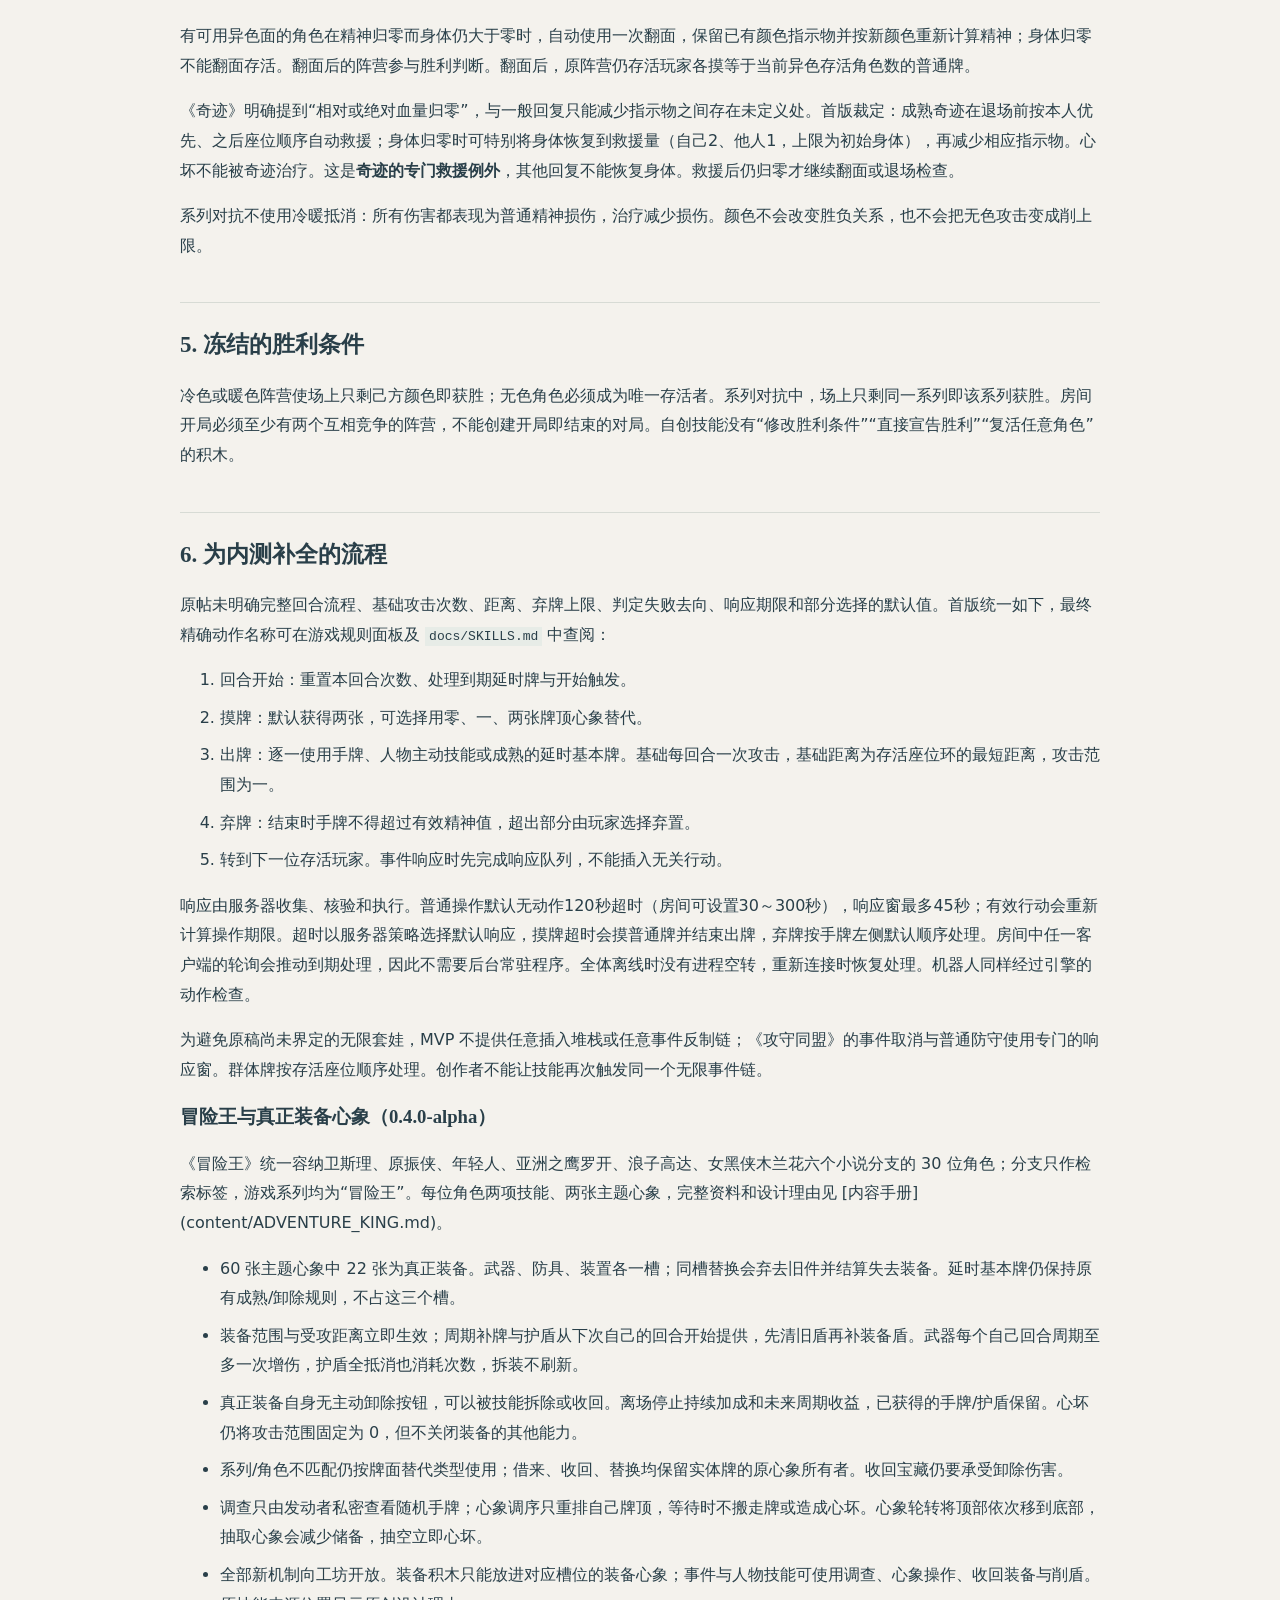
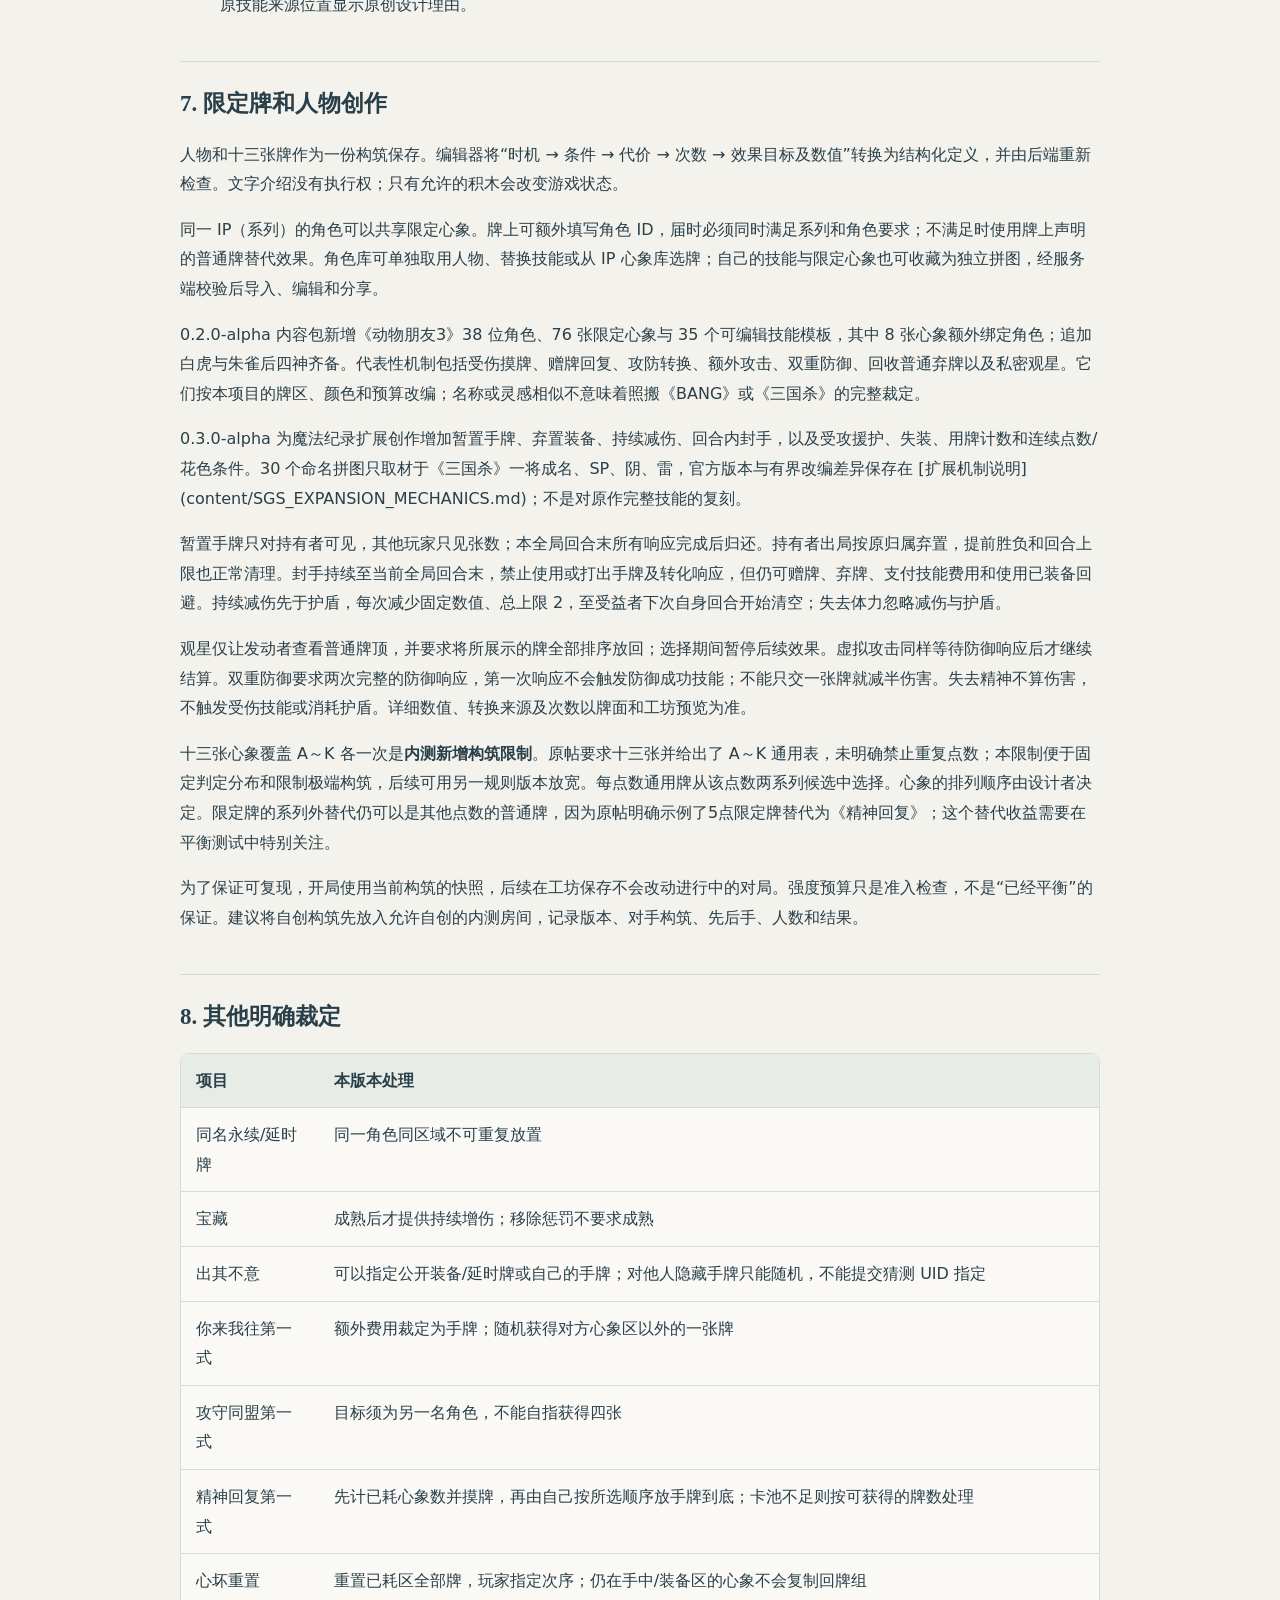
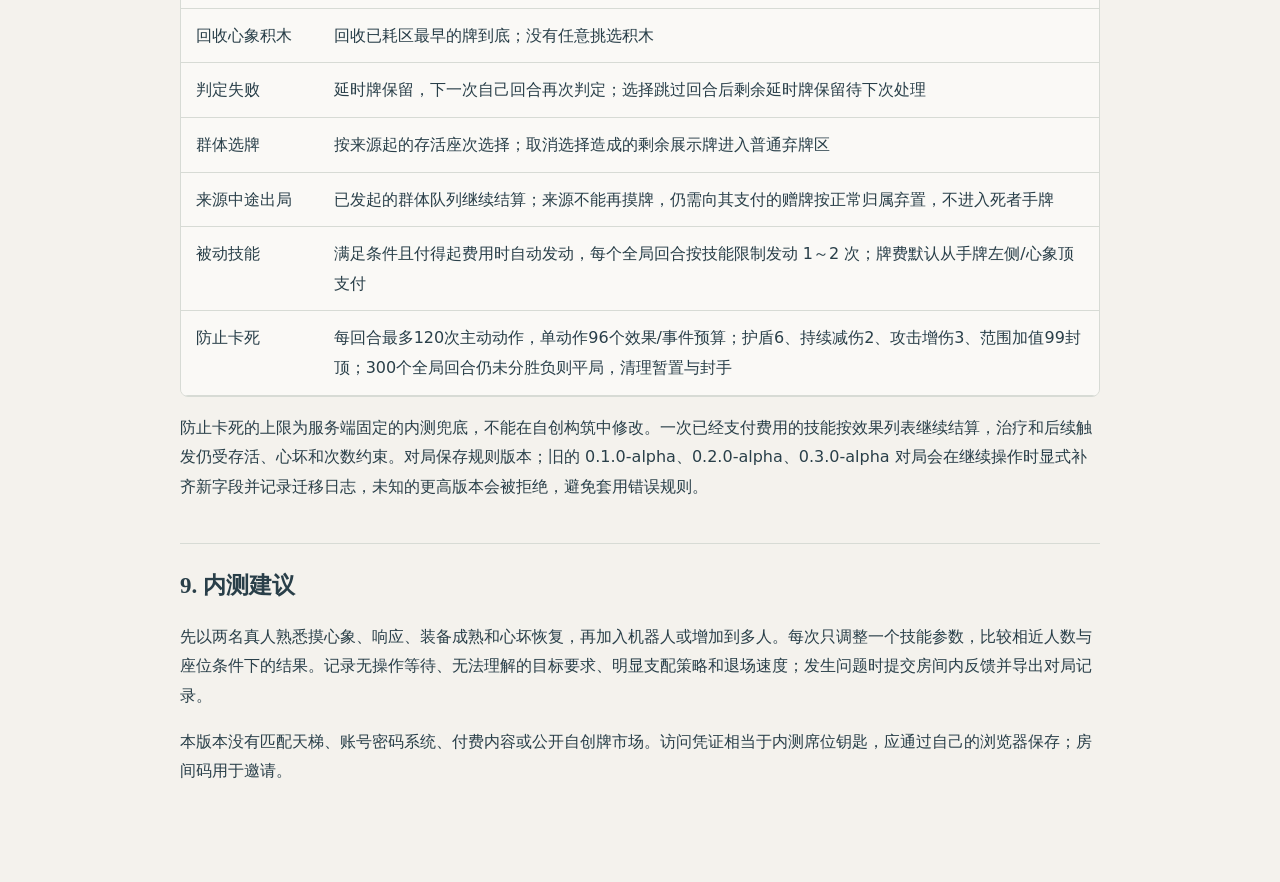
==== commit 689fd8fc: "Add Adventure King content and true equipment mechanics" ====
--- a/public/rules.html
+++ b/public/rules.html
@@ -1 +1 @@
-<!doctype html><html lang="zh-CN"><head><meta charset="utf-8"><meta name="viewport" content="width=device-width,initial-scale=1"><title>完整内测规则 · 时空并错</title><style>body{margin:0;background:#f4f2ed;color:#293f49;font:16px/1.85 system-ui,"Microsoft YaHei",sans-serif}main{max-width:920px;margin:auto;padding:32px 22px 80px}a{color:#446778}h1,h2,h3{font-family:Georgia,"Songti SC",serif;line-height:1.45}h1{font-size:32px;margin-top:30px}h2{font-size:23px;margin-top:42px;border-top:1px solid #d7dbd5;padding-top:25px}p,li{overflow-wrap:anywhere}li{margin:8px 0}.table-wrap{overflow:auto;border:1px solid #d7dbd5;border-radius:8px}table{border-collapse:collapse;width:100%;background:#faf9f6}th,td{padding:12px 15px;border-bottom:1px solid #d7dbd5;vertical-align:top;text-align:left}th{background:#e7ece7}td:first-child{min-width:90px}code{font-size:13px;background:#e7ece7;padding:2px 4px}nav{font-size:14px;display:flex;justify-content:space-between}.stamp{color:#8c6054}@media(max-width:600px){h1{font-size:26px}main{padding:24px 18px 60px}table{font-size:14px}}@media print{nav{display:none}body{background:#fff}main{padding:0}h2{break-after:avoid}tr{break-inside:avoid}}</style></head><body><main><nav><a href="./#reference">← 返回游戏</a><span class="stamp">PLAYTEST / 0.3.0-alpha</span></nav><h1>时空并错：内测规则与原稿对照</h1><p>本项目基于设计者提供的<a href="https://number81.xyz/index.php?topic=3575.0" target="_blank" rel="noopener noreferrer">《时空并错（暂）》原帖</a>及本次补充说明。规则冻结标识以服务端 <code>Catalog::all()</code> 返回的 <code>rulesVersion</code> 为准。本文件将原设计与为数字对战补充的裁定分开；补充裁定是可讨论的产品决定，不代表原帖已经如此规定。</p><h2>1. 本次内测范围</h2><p>开放 2～6 人的<strong>冷暖对抗</strong>和<strong>系列对抗</strong>；真人与机器人可混合。机器人用于练习、验证交互，不是强度评估模型。普通牌池和模式胜利条件由服务器维护，创作者不能编辑。</p><p>「开始练习」可选择 1～5 名机器人，并逐一使用角色库中的完整构筑或房主自己保存的构筑，默认一名异色对手。机器人只向当前颜色不同的对手发起攻击或其他有害行动，避开同色角色，也不会主动使用会波及同色伙伴的群体伤害牌；翻面后重新判断。系列对抗还会避开同系列角色。该策略不改变胜利条件：冷暖同色可结盟，无色角色仍需独自存活，系列模式仍按系列判胜；没有可攻击的异色对手时机器人会结束出牌。</p><p>狼人模式原帖只写“参见三国杀”，没有确定身份比例、结算次序及跨阵营转换处理，暂未开放。天道轮回需要人物卡组、罪业预算、双将技能选择与更换等另一套完整流程，暂未开放；当前人物编辑器不把罪业当成强度预算。这两项不能作为已实现功能向内测玩家宣传。</p><h2>2. 保留的基础结构</h2><ul><li>普通牌是两副去掉大小王的扑克牌，共 104 张，严格使用原帖的花色与点数分布。A=1、J=11、Q=12、K=13；两副牌的每张实体都有独立编号。</li><li>开局每人获得五张普通手牌。普通牌使用后进入公共弃牌堆；牌堆耗尽时回收普通弃牌。</li><li>每人自带十三张<strong>预先排列</strong>的心象牌。开局后不可随意重排；取牌、弃置与判定按牌顶执行。摸牌时可用顶端心象替代一至两张普通摸牌。</li><li>每个点数的通用心象只能从原帖两个通用系列该点数的牌中选择，或改用限定心象。不能把十三个位置都改成《法力之泉》。限定牌要声明使用系列和不满足限定时的普通牌替代效果。</li><li>消耗的心象进入其所属玩家的已使用区，不进入公共弃牌堆。普通手牌被效果放入心象后，也遵守心象区域的处理规则。</li><li>背面心象耗尽时进入<strong>心坏</strong>：人物技能失效、攻击范围为零、不能回复精神。重新获得背面心象可解除心坏。</li><li>延时基本牌是持续放在人物旁的牌。原帖示例“装甲运用”暗示正常情况下装备当回合不能卸除使用，因此首版采用到下个自己回合才可启动的裁定。</li></ul><h2>3. 名称与属性</h2><p>卡名统一使用《出其不意》，普通牌表中“出奇不意”为笔误。《防守》和《躲避》作为规则属性；实际卡名使用《防御》和《回避》。《防御》具有防守属性，《回避》同时具有防守与躲避属性。通常攻击可直接用手牌《防御》或《回避》响应，手牌《回避》如此使用后弃置，不额外摸牌；也可卸除成熟的装备《回避》响应并摸一张牌。《拳击》仍只能被已装备且成熟的《回避》取消，不能用手牌《回避》响应。《能量爆发》允许直接打出手中的防守/躲避牌。界面的牌面说明与标签是判定依据，不能依据名字包含哪个字推导能力。</p><h2>4. 精神、身体与颜色</h2><p>冷暖对抗中，身体对应体力上限。异色伤害积累相应颜色指示物，精神按当前颜色下有效指示物计算；同色不造成对冲，无色角色的异色指示物均计入精神损失。<strong>无色伤害直接削减身体上限</strong>，不能用普通精神回复凭空恢复上限。精神或身体归零都会触发退场检查。</p><p>有可用异色面的角色在精神归零而身体仍大于零时，自动使用一次翻面，保留已有颜色指示物并按新颜色重新计算精神；身体归零不能翻面存活。翻面后的阵营参与胜利判断。翻面后，原阵营仍存活玩家各摸等于当前异色存活角色数的普通牌。</p><p>《奇迹》明确提到“相对或绝对血量归零”，与一般回复只能减少指示物之间存在未定义处。首版裁定：成熟奇迹在退场前按本人优先、之后座位顺序自动救援；身体归零时可特别将身体恢复到救援量（自己2、他人1，上限为初始身体），再减少相应指示物。心坏不能被奇迹治疗。这是<strong>奇迹的专门救援例外</strong>，其他回复不能恢复身体。救援后仍归零才继续翻面或退场检查。</p><p>系列对抗不使用冷暖抵消：所有伤害都表现为普通精神损伤，治疗减少损伤。颜色不会改变胜负关系，也不会把无色攻击变成削上限。</p><h2>5. 冻结的胜利条件</h2><p>冷色或暖色阵营使场上只剩己方颜色即获胜；无色角色必须成为唯一存活者。系列对抗中，场上只剩同一系列即该系列获胜。房间开局必须至少有两个互相竞争的阵营，不能创建开局即结束的对局。自创技能没有“修改胜利条件”“直接宣告胜利”“复活任意角色”的积木。</p><h2>6. 为内测补全的流程</h2><p>原帖未明确完整回合流程、基础攻击次数、距离、弃牌上限、判定失败去向、响应期限和部分选择的默认值。首版统一如下，最终精确动作名称可在游戏规则面板及 <code>docs/SKILLS.md</code> 中查阅：</p><ol><li>回合开始：重置本回合次数、处理到期延时牌与开始触发。</li><li>摸牌：默认获得两张，可选择用零、一、两张牌顶心象替代。</li><li>出牌：逐一使用手牌、人物主动技能或成熟的延时基本牌。基础每回合一次攻击，基础距离为存活座位环的最短距离，攻击范围为一。</li><li>弃牌：结束时手牌不得超过有效精神值，超出部分由玩家选择弃置。</li><li>转到下一位存活玩家。事件响应时先完成响应队列，不能插入无关行动。</li></ol><p>响应由服务器收集、核验和执行。普通操作默认无动作120秒超时（房间可设置30～300秒），响应窗最多45秒；有效行动会重新计算操作期限。超时以服务器策略选择默认响应，摸牌超时会摸普通牌并结束出牌，弃牌按手牌左侧默认顺序处理。房间中任一客户端的轮询会推动到期处理，因此不需要后台常驻程序。全体离线时没有进程空转，重新连接时恢复处理。机器人同样经过引擎的动作检查。</p><p>为避免原稿尚未界定的无限套娃，MVP 不提供任意插入堆栈或任意事件反制链；《攻守同盟》的事件取消与普通防守使用专门的响应窗。群体牌按存活座位顺序处理。创作者不能让技能再次触发同一个无限事件链。</p><h2>7. 限定牌和人物创作</h2><p>人物和十三张牌作为一份构筑保存。编辑器将“时机 → 条件 → 代价 → 次数 → 效果目标及数值”转换为结构化定义，并由后端重新检查。文字介绍没有执行权；只有允许的积木会改变游戏状态。</p><p>同一 IP（系列）的角色可以共享限定心象。牌上可额外填写角色 ID，届时必须同时满足系列和角色要求；不满足时使用牌上声明的普通牌替代效果。角色库可单独取用人物、替换技能或从 IP 心象库选牌；自己的技能与限定心象也可收藏为独立拼图，经服务端校验后导入、编辑和分享。</p><p>0.2.0-alpha 内容包新增《动物朋友3》38 位角色、76 张限定心象与 35 个可编辑技能模板，其中 8 张心象额外绑定角色；追加白虎与朱雀后四神齐备。代表性机制包括受伤摸牌、赠牌回复、攻防转换、额外攻击、双重防御、回收普通弃牌以及私密观星。它们按本项目的牌区、颜色和预算改编；名称或灵感相似不意味着照搬《BANG》或《三国杀》的完整裁定。</p><p>0.3.0-alpha 为魔法纪录扩展创作增加暂置手牌、弃置装备、持续减伤、回合内封手，以及受攻援护、失装、用牌计数和连续点数/花色条件。30 个命名拼图只取材于《三国杀》一将成名、SP、阴、雷，官方版本与有界改编差异保存在 [扩展机制说明](content/SGS_EXPANSION_MECHANICS.md)；不是对原作完整技能的复刻。</p><p>暂置手牌只对持有者可见，其他玩家只见张数；本全局回合末所有响应完成后归还。持有者出局按原归属弃置，提前胜负和回合上限也正常清理。封手持续至当前全局回合末，禁止使用或打出手牌及转化响应，但仍可赠牌、弃牌、支付技能费用和使用已装备回避。持续减伤先于护盾，每次减少固定数值、总上限 2，至受益者下次自身回合开始清空；失去体力忽略减伤与护盾。</p><p>观星仅让发动者查看普通牌顶，并要求将所展示的牌全部排序放回；选择期间暂停后续效果。虚拟攻击同样等待防御响应后才继续结算。双重防御要求两次完整的防御响应，第一次响应不会触发防御成功技能；不能只交一张牌就减半伤害。失去精神不算伤害，不触发受伤技能或消耗护盾。详细数值、转换来源及次数以牌面和工坊预览为准。</p><p>十三张心象覆盖 A～K 各一次是<strong>内测新增构筑限制</strong>。原帖要求十三张并给出了 A～K 通用表，未明确禁止重复点数；本限制便于固定判定分布和限制极端构筑，后续可用另一规则版本放宽。每点数通用牌从该点数两系列候选中选择。心象的排列顺序由设计者决定。限定牌的系列外替代仍可以是其他点数的普通牌，因为原帖明确示例了5点限定牌替代为《精神回复》；这个替代收益需要在平衡测试中特别关注。</p><p>为了保证可复现，开局使用当前构筑的快照，后续在工坊保存不会改动进行中的对局。强度预算只是准入检查，不是“已经平衡”的保证。建议将自创构筑先放入允许自创的内测房间，记录版本、对手构筑、先后手、人数和结果。</p><h2>8. 其他明确裁定</h2><div class="table-wrap"><table><thead><tr><th>项目</th><th>本版本处理</th></tr></thead><tbody><tr><td>同名永续/延时牌</td><td>同一角色同区域不可重复放置</td></tr><tr><td>宝藏</td><td>成熟后才提供持续增伤；移除惩罚不要求成熟</td></tr><tr><td>出其不意</td><td>可以指定公开装备/延时牌或自己的手牌；对他人隐藏手牌只能随机，不能提交猜测 UID 指定</td></tr><tr><td>你来我往第一式</td><td>额外费用裁定为手牌；随机获得对方心象区以外的一张牌</td></tr><tr><td>攻守同盟第一式</td><td>目标须为另一名角色，不能自指获得四张</td></tr><tr><td>精神回复第一式</td><td>先计已耗心象数并摸牌，再由自己按所选顺序放手牌到底；卡池不足则按可获得的牌数处理</td></tr><tr><td>心坏重置</td><td>重置已耗区全部牌，玩家指定次序；仍在手中/装备区的心象不会复制回牌组</td></tr><tr><td>回收心象积木</td><td>回收已耗区最早的牌到底；没有任意挑选积木</td></tr><tr><td>判定失败</td><td>延时牌保留，下一次自己回合再次判定；选择跳过回合后剩余延时牌保留待下次处理</td></tr><tr><td>群体选牌</td><td>按来源起的存活座次选择；取消选择造成的剩余展示牌进入普通弃牌区</td></tr><tr><td>来源中途出局</td><td>已发起的群体队列继续结算；来源不能再摸牌，仍需向其支付的赠牌按正常归属弃置，不进入死者手牌</td></tr><tr><td>被动技能</td><td>满足条件且付得起费用时自动发动，每个全局回合按技能限制发动 1～2 次；牌费默认从手牌左侧/心象顶支付</td></tr><tr><td>防止卡死</td><td>每回合最多120次主动动作，单动作96个效果/事件预算；护盾6、持续减伤2、攻击增伤3、范围加值99封顶；300个全局回合仍未分胜负则平局，清理暂置与封手</td></tr></tbody></table></div><p>防止卡死的上限为服务端固定的内测兜底，不能在自创构筑中修改。一次已经支付费用的技能按效果列表继续结算，治疗和后续触发仍受存活、心坏和次数约束。对局保存规则版本；旧的 0.1.0-alpha、0.2.0-alpha 对局会在继续操作时显式补齐新字段并记录迁移日志，未知的更高版本会被拒绝，避免套用错误规则。</p><h2>9. 内测建议</h2><p>先以两名真人熟悉摸心象、响应、装备成熟和心坏恢复，再加入机器人或增加到多人。每次只调整一个技能参数，比较相近人数与座位条件下的结果。记录无操作等待、无法理解的目标要求、明显支配策略和退场速度；发生问题时提交房间内反馈并导出对局记录。</p><p>本版本没有匹配天梯、账号密码系统、付费内容或公开自创牌市场。访问凭证相当于内测席位钥匙，应通过自己的浏览器保存；房间码用于邀请。</p></main></body></html>+<!doctype html><html lang="zh-CN"><head><meta charset="utf-8"><meta name="viewport" content="width=device-width,initial-scale=1"><title>完整内测规则 · 时空并错</title><style>body{margin:0;background:#f4f2ed;color:#293f49;font:16px/1.85 system-ui,"Microsoft YaHei",sans-serif}main{max-width:920px;margin:auto;padding:32px 22px 80px}a{color:#446778}h1,h2,h3{font-family:Georgia,"Songti SC",serif;line-height:1.45}h1{font-size:32px;margin-top:30px}h2{font-size:23px;margin-top:42px;border-top:1px solid #d7dbd5;padding-top:25px}p,li{overflow-wrap:anywhere}li{margin:8px 0}.table-wrap{overflow:auto;border:1px solid #d7dbd5;border-radius:8px}table{border-collapse:collapse;width:100%;background:#faf9f6}th,td{padding:12px 15px;border-bottom:1px solid #d7dbd5;vertical-align:top;text-align:left}th{background:#e7ece7}td:first-child{min-width:90px}code{font-size:13px;background:#e7ece7;padding:2px 4px}nav{font-size:14px;display:flex;justify-content:space-between}.stamp{color:#8c6054}@media(max-width:600px){h1{font-size:26px}main{padding:24px 18px 60px}table{font-size:14px}}@media print{nav{display:none}body{background:#fff}main{padding:0}h2{break-after:avoid}tr{break-inside:avoid}}</style></head><body><main><nav><a href="./#reference">← 返回游戏</a><span class="stamp">PLAYTEST / 0.4.0-alpha</span></nav><h1>时空并错：内测规则与原稿对照</h1><p>本项目基于设计者提供的<a href="https://number81.xyz/index.php?topic=3575.0" target="_blank" rel="noopener noreferrer">《时空并错（暂）》原帖</a>及本次补充说明。规则冻结标识以服务端 <code>Catalog::all()</code> 返回的 <code>rulesVersion</code> 为准。本文件将原设计与为数字对战补充的裁定分开；补充裁定是可讨论的产品决定，不代表原帖已经如此规定。</p><h2>1. 本次内测范围</h2><p>开放 2～6 人的<strong>冷暖对抗</strong>和<strong>系列对抗</strong>；真人与机器人可混合。机器人用于练习、验证交互，不是强度评估模型。普通牌池和模式胜利条件由服务器维护，创作者不能编辑。</p><p>「开始练习」可选择 1～5 名机器人，并逐一使用角色库中的完整构筑或房主自己保存的构筑，默认一名异色对手。机器人只向当前颜色不同的对手发起攻击或其他有害行动，避开同色角色，也不会主动使用会波及同色伙伴的群体伤害牌；翻面后重新判断。系列对抗还会避开同系列角色。该策略不改变胜利条件：冷暖同色可结盟，无色角色仍需独自存活，系列模式仍按系列判胜；没有可攻击的异色对手时机器人会结束出牌。</p><p>狼人模式原帖只写“参见三国杀”，没有确定身份比例、结算次序及跨阵营转换处理，暂未开放。天道轮回需要人物卡组、罪业预算、双将技能选择与更换等另一套完整流程，暂未开放；当前人物编辑器不把罪业当成强度预算。这两项不能作为已实现功能向内测玩家宣传。</p><h2>2. 保留的基础结构</h2><ul><li>普通牌是两副去掉大小王的扑克牌，共 104 张，严格使用原帖的花色与点数分布。A=1、J=11、Q=12、K=13；两副牌的每张实体都有独立编号。</li><li>开局每人获得五张普通手牌。普通牌使用后进入公共弃牌堆；牌堆耗尽时回收普通弃牌。</li><li>每人自带十三张<strong>预先排列</strong>的心象牌。开局后不可随意重排；取牌、弃置与判定按牌顶执行。摸牌时可用顶端心象替代一至两张普通摸牌。</li><li>每个点数的通用心象只能从原帖两个通用系列该点数的牌中选择，或改用限定心象。不能把十三个位置都改成《法力之泉》。限定牌要声明使用系列和不满足限定时的普通牌替代效果。</li><li>消耗的心象进入其所属玩家的已使用区，不进入公共弃牌堆。普通手牌被效果放入心象后，也遵守心象区域的处理规则。</li><li>背面心象耗尽时进入<strong>心坏</strong>：人物技能失效、攻击范围为零、不能回复精神。重新获得背面心象可解除心坏。</li><li>延时基本牌是持续放在人物旁的牌。原帖示例“装甲运用”暗示正常情况下装备当回合不能卸除使用，因此首版采用到下个自己回合才可启动的裁定。</li></ul><h2>3. 名称与属性</h2><p>卡名统一使用《出其不意》，普通牌表中“出奇不意”为笔误。《防守》和《躲避》作为规则属性；实际卡名使用《防御》和《回避》。《防御》具有防守属性，《回避》同时具有防守与躲避属性。通常攻击可直接用手牌《防御》或《回避》响应，手牌《回避》如此使用后弃置，不额外摸牌；也可卸除成熟的装备《回避》响应并摸一张牌。《拳击》仍只能被已装备且成熟的《回避》取消，不能用手牌《回避》响应。《能量爆发》允许直接打出手中的防守/躲避牌。界面的牌面说明与标签是判定依据，不能依据名字包含哪个字推导能力。</p><h2>4. 精神、身体与颜色</h2><p>冷暖对抗中，身体对应体力上限。异色伤害积累相应颜色指示物，精神按当前颜色下有效指示物计算；同色不造成对冲，无色角色的异色指示物均计入精神损失。<strong>无色伤害直接削减身体上限</strong>，不能用普通精神回复凭空恢复上限。精神或身体归零都会触发退场检查。</p><p>有可用异色面的角色在精神归零而身体仍大于零时，自动使用一次翻面，保留已有颜色指示物并按新颜色重新计算精神；身体归零不能翻面存活。翻面后的阵营参与胜利判断。翻面后，原阵营仍存活玩家各摸等于当前异色存活角色数的普通牌。</p><p>《奇迹》明确提到“相对或绝对血量归零”，与一般回复只能减少指示物之间存在未定义处。首版裁定：成熟奇迹在退场前按本人优先、之后座位顺序自动救援；身体归零时可特别将身体恢复到救援量（自己2、他人1，上限为初始身体），再减少相应指示物。心坏不能被奇迹治疗。这是<strong>奇迹的专门救援例外</strong>，其他回复不能恢复身体。救援后仍归零才继续翻面或退场检查。</p><p>系列对抗不使用冷暖抵消：所有伤害都表现为普通精神损伤，治疗减少损伤。颜色不会改变胜负关系，也不会把无色攻击变成削上限。</p><h2>5. 冻结的胜利条件</h2><p>冷色或暖色阵营使场上只剩己方颜色即获胜；无色角色必须成为唯一存活者。系列对抗中，场上只剩同一系列即该系列获胜。房间开局必须至少有两个互相竞争的阵营，不能创建开局即结束的对局。自创技能没有“修改胜利条件”“直接宣告胜利”“复活任意角色”的积木。</p><h2>6. 为内测补全的流程</h2><p>原帖未明确完整回合流程、基础攻击次数、距离、弃牌上限、判定失败去向、响应期限和部分选择的默认值。首版统一如下，最终精确动作名称可在游戏规则面板及 <code>docs/SKILLS.md</code> 中查阅：</p><ol><li>回合开始：重置本回合次数、处理到期延时牌与开始触发。</li><li>摸牌：默认获得两张，可选择用零、一、两张牌顶心象替代。</li><li>出牌：逐一使用手牌、人物主动技能或成熟的延时基本牌。基础每回合一次攻击，基础距离为存活座位环的最短距离，攻击范围为一。</li><li>弃牌：结束时手牌不得超过有效精神值，超出部分由玩家选择弃置。</li><li>转到下一位存活玩家。事件响应时先完成响应队列，不能插入无关行动。</li></ol><p>响应由服务器收集、核验和执行。普通操作默认无动作120秒超时（房间可设置30～300秒），响应窗最多45秒；有效行动会重新计算操作期限。超时以服务器策略选择默认响应，摸牌超时会摸普通牌并结束出牌，弃牌按手牌左侧默认顺序处理。房间中任一客户端的轮询会推动到期处理，因此不需要后台常驻程序。全体离线时没有进程空转，重新连接时恢复处理。机器人同样经过引擎的动作检查。</p><p>为避免原稿尚未界定的无限套娃，MVP 不提供任意插入堆栈或任意事件反制链；《攻守同盟》的事件取消与普通防守使用专门的响应窗。群体牌按存活座位顺序处理。创作者不能让技能再次触发同一个无限事件链。</p><h3>冒险王与真正装备心象（0.4.0-alpha）</h3><p>《冒险王》统一容纳卫斯理、原振侠、年轻人、亚洲之鹰罗开、浪子高达、女黑侠木兰花六个小说分支的 30 位角色；分支只作检索标签，游戏系列均为“冒险王”。每位角色两项技能、两张主题心象，完整资料和设计理由见 [内容手册](content/ADVENTURE_KING.md)。</p><ul><li>60 张主题心象中 22 张为真正装备。武器、防具、装置各一槽；同槽替换会弃去旧件并结算失去装备。延时基本牌仍保持原有成熟/卸除规则，不占这三个槽。</li><li>装备范围与受攻距离立即生效；周期补牌与护盾从下次自己的回合开始提供，先清旧盾再补装备盾。武器每个自己回合周期至多一次增伤，护盾全抵消也消耗次数，拆装不刷新。</li><li>真正装备自身无主动卸除按钮，可以被技能拆除或收回。离场停止持续加成和未来周期收益，已获得的手牌/护盾保留。心坏仍将攻击范围固定为 0，但不关闭装备的其他能力。</li><li>系列/角色不匹配仍按牌面替代类型使用；借来、收回、替换均保留实体牌的原心象所有者。收回宝藏仍要承受卸除伤害。</li><li>调查只由发动者私密查看随机手牌；心象调序只重排自己牌顶，等待时不搬走牌或造成心坏。心象轮转将顶部依次移到底部，抽取心象会减少储备，抽空立即心坏。</li><li>全部新机制向工坊开放。装备积木只能放进对应槽位的装备心象；事件与人物技能可使用调查、心象操作、收回装备与削盾。原技能来源位置显示原创设计理由。</li></ul><h2>7. 限定牌和人物创作</h2><p>人物和十三张牌作为一份构筑保存。编辑器将“时机 → 条件 → 代价 → 次数 → 效果目标及数值”转换为结构化定义，并由后端重新检查。文字介绍没有执行权；只有允许的积木会改变游戏状态。</p><p>同一 IP（系列）的角色可以共享限定心象。牌上可额外填写角色 ID，届时必须同时满足系列和角色要求；不满足时使用牌上声明的普通牌替代效果。角色库可单独取用人物、替换技能或从 IP 心象库选牌；自己的技能与限定心象也可收藏为独立拼图，经服务端校验后导入、编辑和分享。</p><p>0.2.0-alpha 内容包新增《动物朋友3》38 位角色、76 张限定心象与 35 个可编辑技能模板，其中 8 张心象额外绑定角色；追加白虎与朱雀后四神齐备。代表性机制包括受伤摸牌、赠牌回复、攻防转换、额外攻击、双重防御、回收普通弃牌以及私密观星。它们按本项目的牌区、颜色和预算改编；名称或灵感相似不意味着照搬《BANG》或《三国杀》的完整裁定。</p><p>0.3.0-alpha 为魔法纪录扩展创作增加暂置手牌、弃置装备、持续减伤、回合内封手，以及受攻援护、失装、用牌计数和连续点数/花色条件。30 个命名拼图只取材于《三国杀》一将成名、SP、阴、雷，官方版本与有界改编差异保存在 [扩展机制说明](content/SGS_EXPANSION_MECHANICS.md)；不是对原作完整技能的复刻。</p><p>暂置手牌只对持有者可见，其他玩家只见张数；本全局回合末所有响应完成后归还。持有者出局按原归属弃置，提前胜负和回合上限也正常清理。封手持续至当前全局回合末，禁止使用或打出手牌及转化响应，但仍可赠牌、弃牌、支付技能费用和使用已装备回避。持续减伤先于护盾，每次减少固定数值、总上限 2，至受益者下次自身回合开始清空；失去体力忽略减伤与护盾。</p><p>观星仅让发动者查看普通牌顶，并要求将所展示的牌全部排序放回；选择期间暂停后续效果。虚拟攻击同样等待防御响应后才继续结算。双重防御要求两次完整的防御响应，第一次响应不会触发防御成功技能；不能只交一张牌就减半伤害。失去精神不算伤害，不触发受伤技能或消耗护盾。详细数值、转换来源及次数以牌面和工坊预览为准。</p><p>十三张心象覆盖 A～K 各一次是<strong>内测新增构筑限制</strong>。原帖要求十三张并给出了 A～K 通用表，未明确禁止重复点数；本限制便于固定判定分布和限制极端构筑，后续可用另一规则版本放宽。每点数通用牌从该点数两系列候选中选择。心象的排列顺序由设计者决定。限定牌的系列外替代仍可以是其他点数的普通牌，因为原帖明确示例了5点限定牌替代为《精神回复》；这个替代收益需要在平衡测试中特别关注。</p><p>为了保证可复现，开局使用当前构筑的快照，后续在工坊保存不会改动进行中的对局。强度预算只是准入检查，不是“已经平衡”的保证。建议将自创构筑先放入允许自创的内测房间，记录版本、对手构筑、先后手、人数和结果。</p><h2>8. 其他明确裁定</h2><div class="table-wrap"><table><thead><tr><th>项目</th><th>本版本处理</th></tr></thead><tbody><tr><td>同名永续/延时牌</td><td>同一角色同区域不可重复放置</td></tr><tr><td>宝藏</td><td>成熟后才提供持续增伤；移除惩罚不要求成熟</td></tr><tr><td>出其不意</td><td>可以指定公开装备/延时牌或自己的手牌；对他人隐藏手牌只能随机，不能提交猜测 UID 指定</td></tr><tr><td>你来我往第一式</td><td>额外费用裁定为手牌；随机获得对方心象区以外的一张牌</td></tr><tr><td>攻守同盟第一式</td><td>目标须为另一名角色，不能自指获得四张</td></tr><tr><td>精神回复第一式</td><td>先计已耗心象数并摸牌，再由自己按所选顺序放手牌到底；卡池不足则按可获得的牌数处理</td></tr><tr><td>心坏重置</td><td>重置已耗区全部牌，玩家指定次序；仍在手中/装备区的心象不会复制回牌组</td></tr><tr><td>回收心象积木</td><td>回收已耗区最早的牌到底；没有任意挑选积木</td></tr><tr><td>判定失败</td><td>延时牌保留，下一次自己回合再次判定；选择跳过回合后剩余延时牌保留待下次处理</td></tr><tr><td>群体选牌</td><td>按来源起的存活座次选择；取消选择造成的剩余展示牌进入普通弃牌区</td></tr><tr><td>来源中途出局</td><td>已发起的群体队列继续结算；来源不能再摸牌，仍需向其支付的赠牌按正常归属弃置，不进入死者手牌</td></tr><tr><td>被动技能</td><td>满足条件且付得起费用时自动发动，每个全局回合按技能限制发动 1～2 次；牌费默认从手牌左侧/心象顶支付</td></tr><tr><td>防止卡死</td><td>每回合最多120次主动动作，单动作96个效果/事件预算；护盾6、持续减伤2、攻击增伤3、范围加值99封顶；300个全局回合仍未分胜负则平局，清理暂置与封手</td></tr></tbody></table></div><p>防止卡死的上限为服务端固定的内测兜底，不能在自创构筑中修改。一次已经支付费用的技能按效果列表继续结算，治疗和后续触发仍受存活、心坏和次数约束。对局保存规则版本；旧的 0.1.0-alpha、0.2.0-alpha、0.3.0-alpha 对局会在继续操作时显式补齐新字段并记录迁移日志，未知的更高版本会被拒绝，避免套用错误规则。</p><h2>9. 内测建议</h2><p>先以两名真人熟悉摸心象、响应、装备成熟和心坏恢复，再加入机器人或增加到多人。每次只调整一个技能参数，比较相近人数与座位条件下的结果。记录无操作等待、无法理解的目标要求、明显支配策略和退场速度；发生问题时提交房间内反馈并导出对局记录。</p><p>本版本没有匹配天梯、账号密码系统、付费内容或公开自创牌市场。访问凭证相当于内测席位钥匙，应通过自己的浏览器保存；房间码用于邀请。</p></main></body></html>
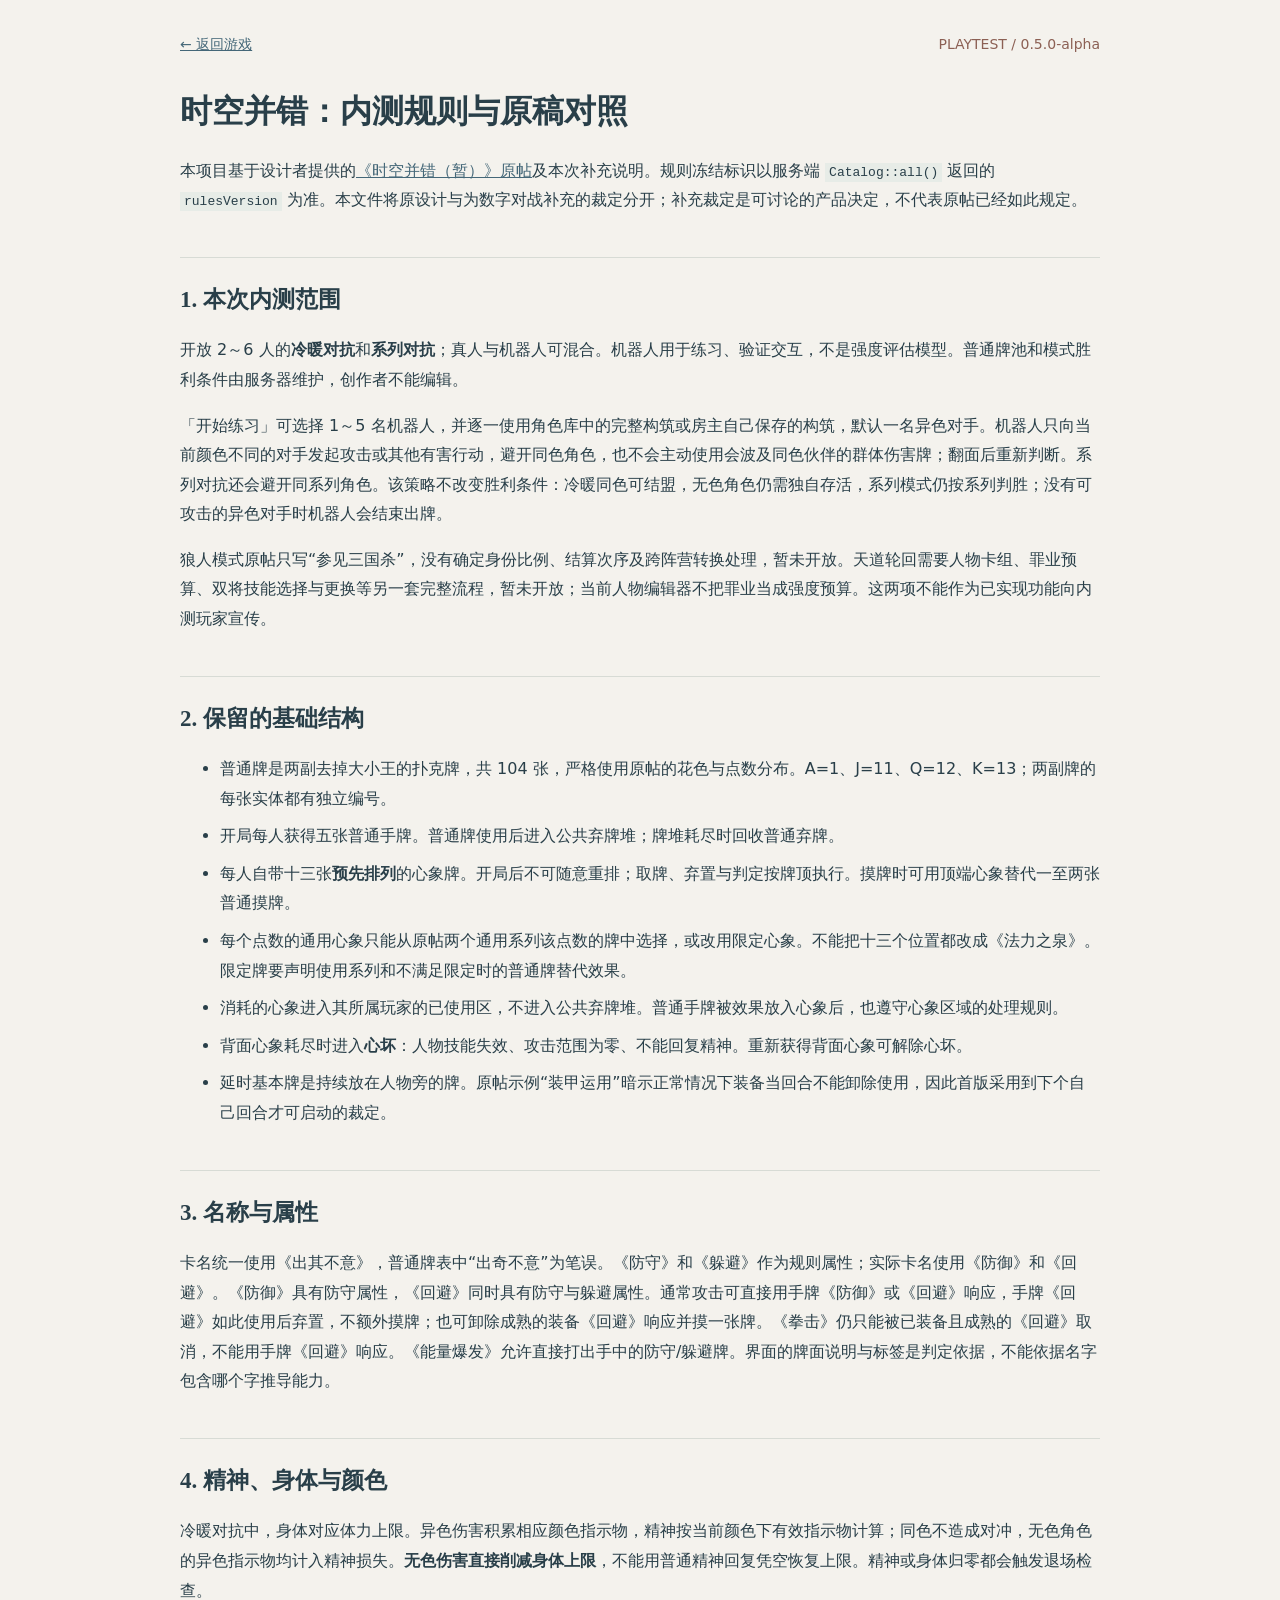
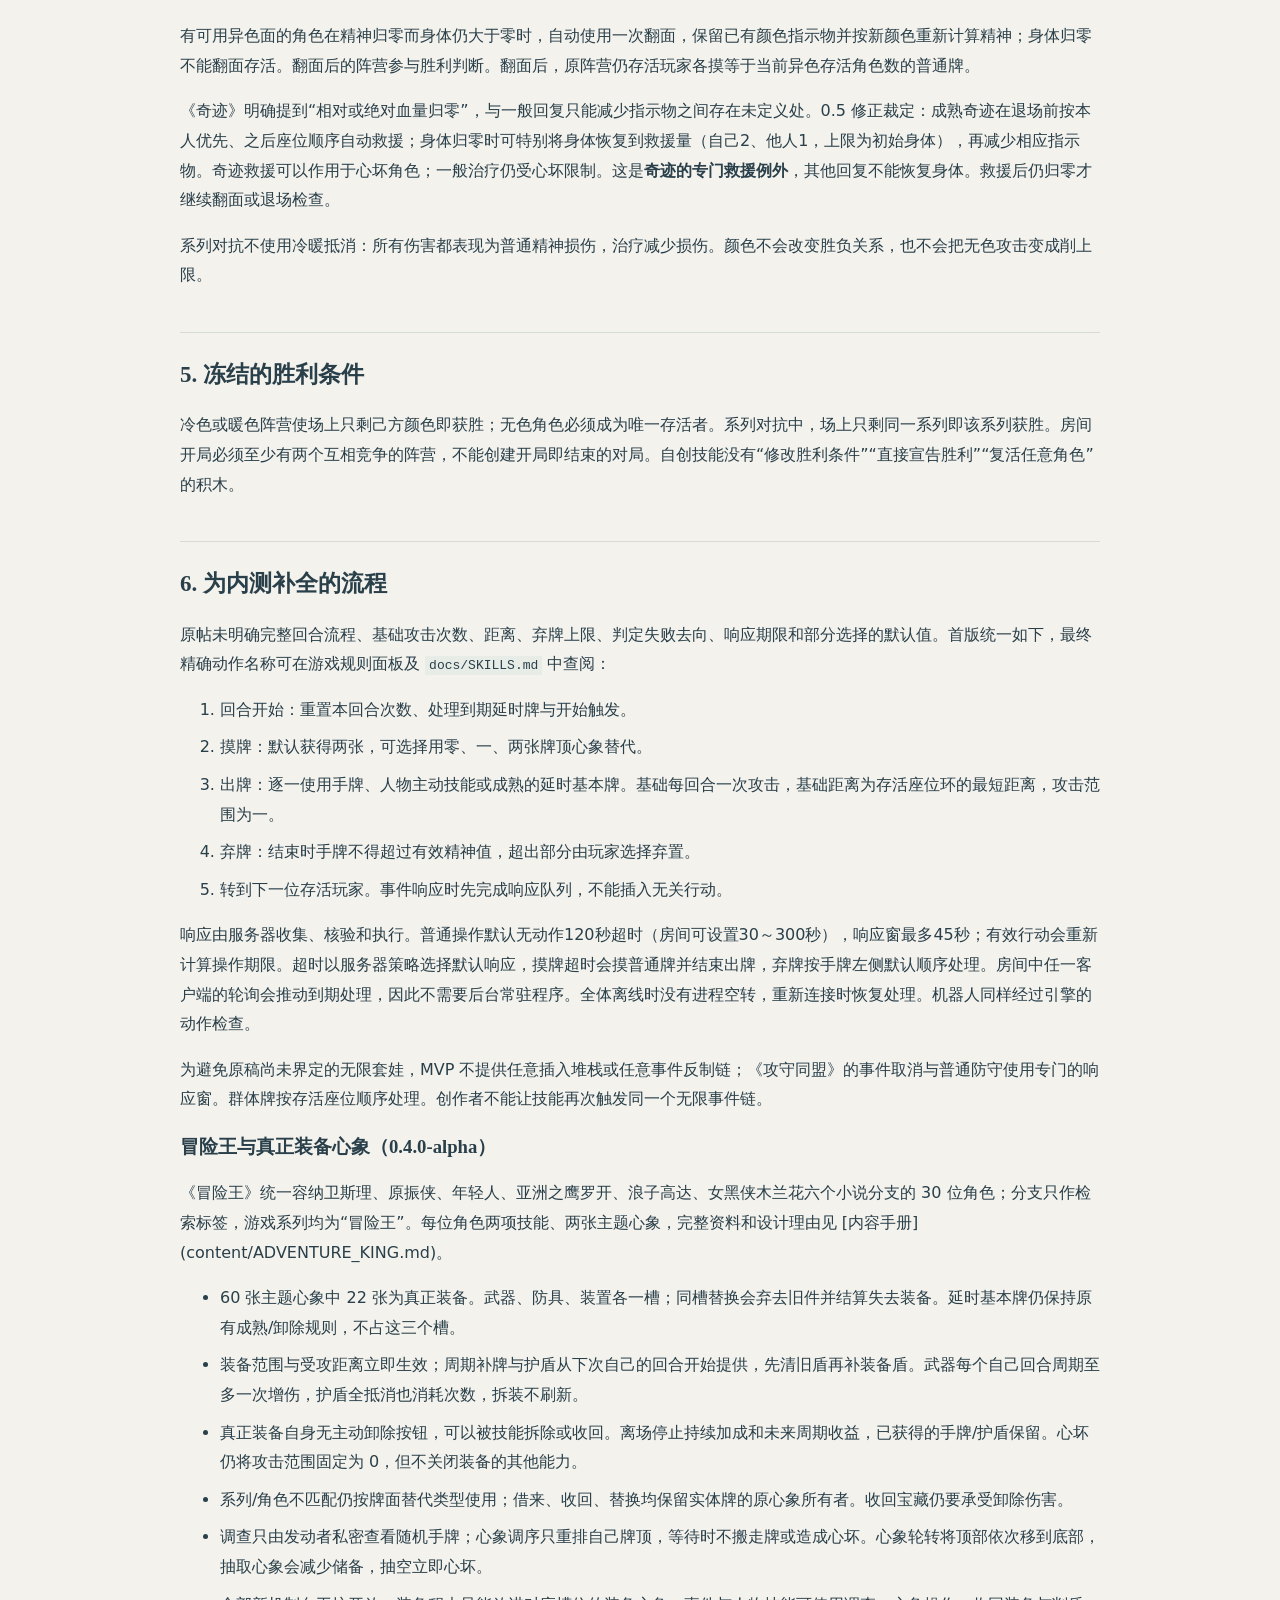
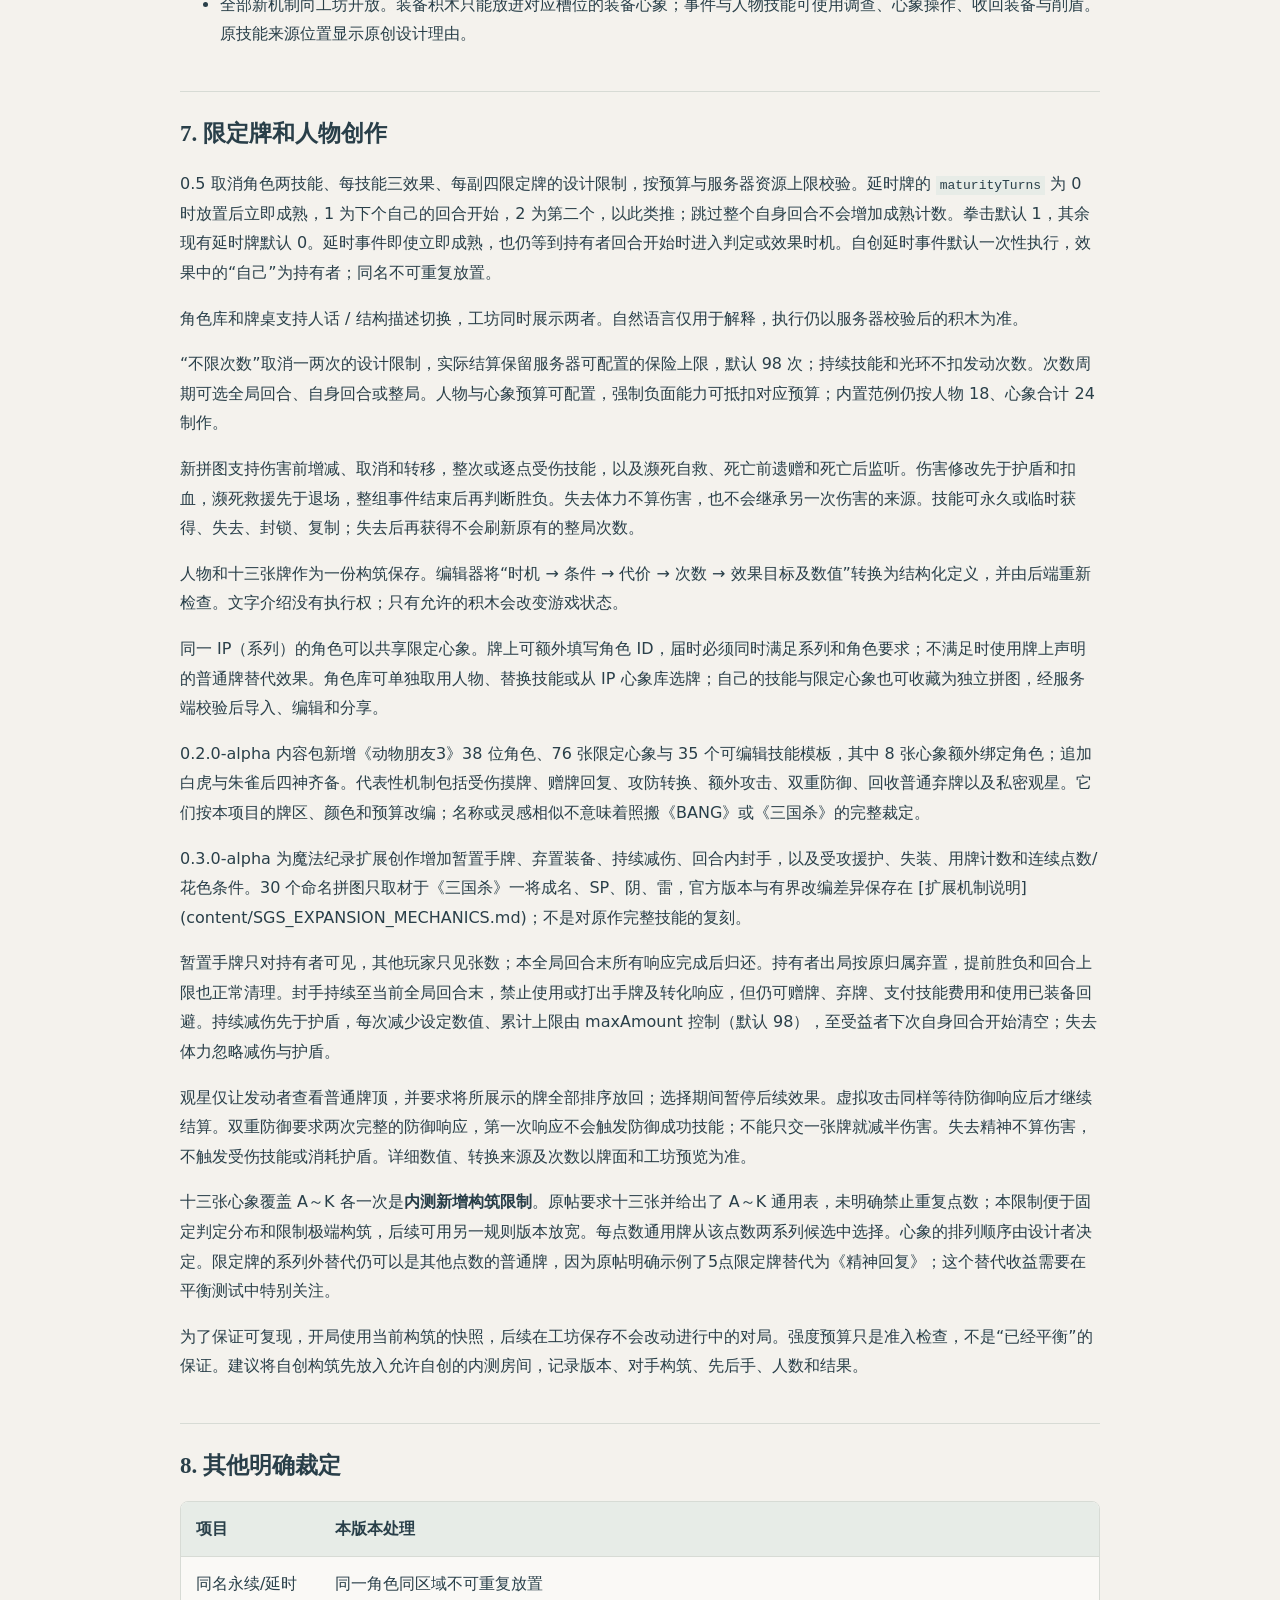
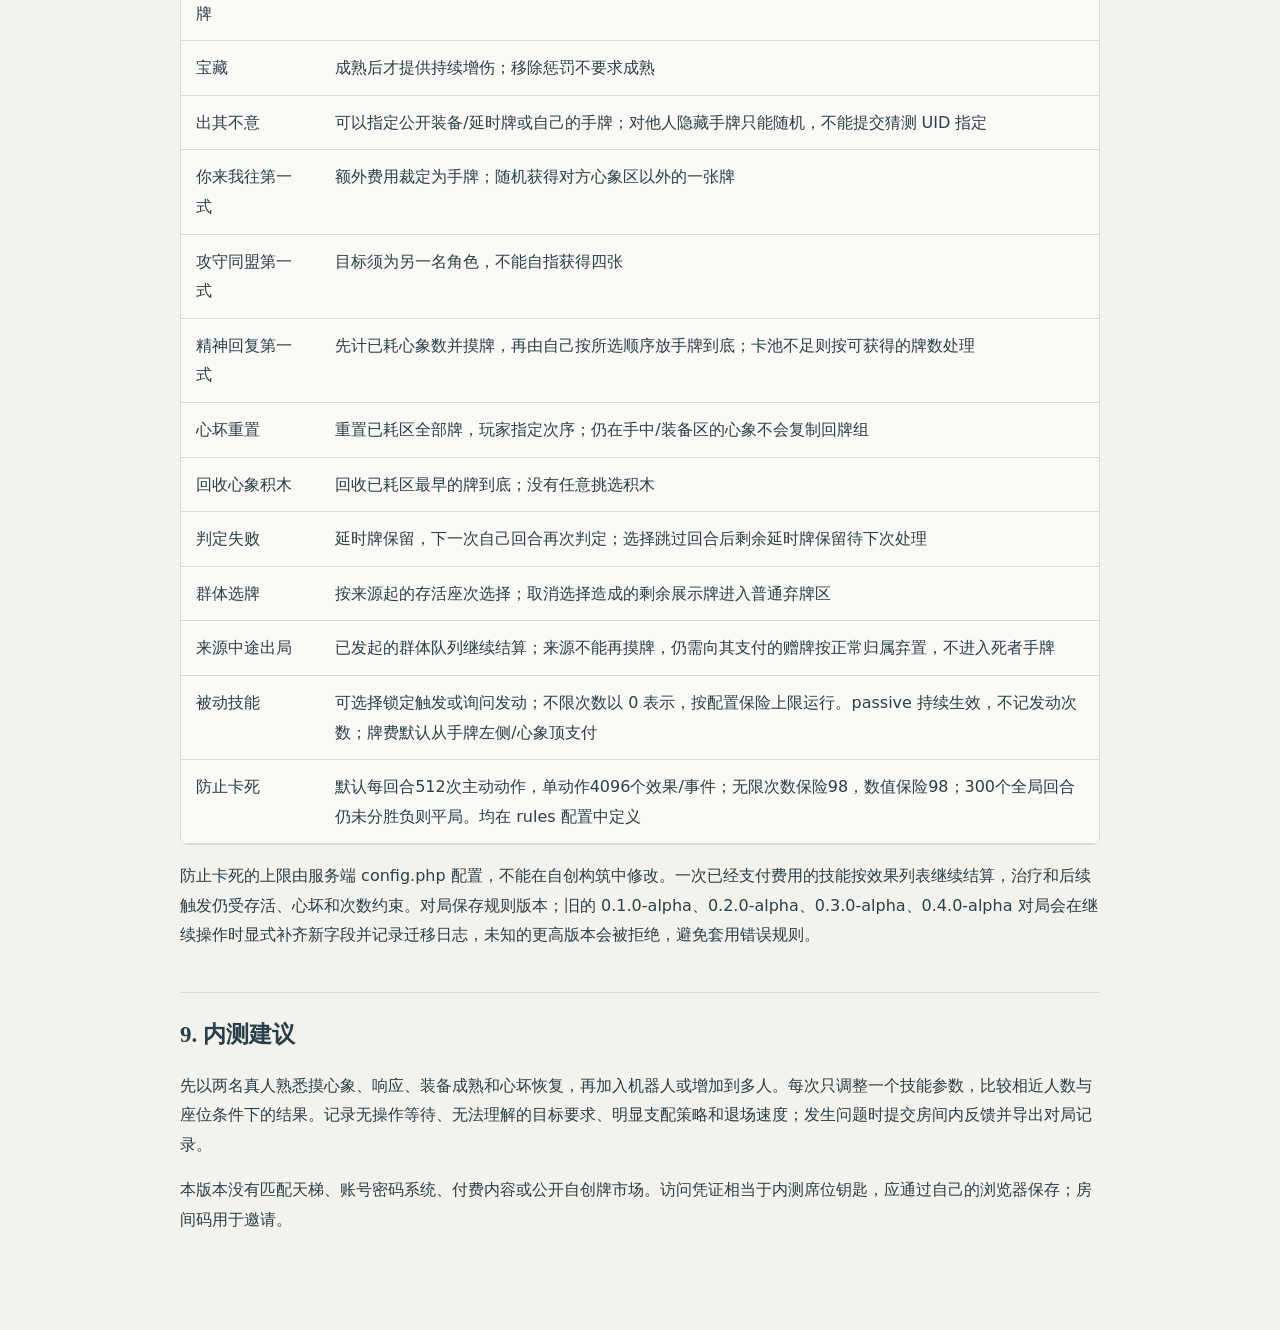
==== commit 290ccad5: "Improve application features and user experience" ====
--- a/public/rules.html
+++ b/public/rules.html
@@ -1 +1 @@
-<!doctype html><html lang="zh-CN"><head><meta charset="utf-8"><meta name="viewport" content="width=device-width,initial-scale=1"><title>完整内测规则 · 时空并错</title><style>body{margin:0;background:#f4f2ed;color:#293f49;font:16px/1.85 system-ui,"Microsoft YaHei",sans-serif}main{max-width:920px;margin:auto;padding:32px 22px 80px}a{color:#446778}h1,h2,h3{font-family:Georgia,"Songti SC",serif;line-height:1.45}h1{font-size:32px;margin-top:30px}h2{font-size:23px;margin-top:42px;border-top:1px solid #d7dbd5;padding-top:25px}p,li{overflow-wrap:anywhere}li{margin:8px 0}.table-wrap{overflow:auto;border:1px solid #d7dbd5;border-radius:8px}table{border-collapse:collapse;width:100%;background:#faf9f6}th,td{padding:12px 15px;border-bottom:1px solid #d7dbd5;vertical-align:top;text-align:left}th{background:#e7ece7}td:first-child{min-width:90px}code{font-size:13px;background:#e7ece7;padding:2px 4px}nav{font-size:14px;display:flex;justify-content:space-between}.stamp{color:#8c6054}@media(max-width:600px){h1{font-size:26px}main{padding:24px 18px 60px}table{font-size:14px}}@media print{nav{display:none}body{background:#fff}main{padding:0}h2{break-after:avoid}tr{break-inside:avoid}}</style></head><body><main><nav><a href="./#reference">← 返回游戏</a><span class="stamp">PLAYTEST / 0.4.0-alpha</span></nav><h1>时空并错：内测规则与原稿对照</h1><p>本项目基于设计者提供的<a href="https://number81.xyz/index.php?topic=3575.0" target="_blank" rel="noopener noreferrer">《时空并错（暂）》原帖</a>及本次补充说明。规则冻结标识以服务端 <code>Catalog::all()</code> 返回的 <code>rulesVersion</code> 为准。本文件将原设计与为数字对战补充的裁定分开；补充裁定是可讨论的产品决定，不代表原帖已经如此规定。</p><h2>1. 本次内测范围</h2><p>开放 2～6 人的<strong>冷暖对抗</strong>和<strong>系列对抗</strong>；真人与机器人可混合。机器人用于练习、验证交互，不是强度评估模型。普通牌池和模式胜利条件由服务器维护，创作者不能编辑。</p><p>「开始练习」可选择 1～5 名机器人，并逐一使用角色库中的完整构筑或房主自己保存的构筑，默认一名异色对手。机器人只向当前颜色不同的对手发起攻击或其他有害行动，避开同色角色，也不会主动使用会波及同色伙伴的群体伤害牌；翻面后重新判断。系列对抗还会避开同系列角色。该策略不改变胜利条件：冷暖同色可结盟，无色角色仍需独自存活，系列模式仍按系列判胜；没有可攻击的异色对手时机器人会结束出牌。</p><p>狼人模式原帖只写“参见三国杀”，没有确定身份比例、结算次序及跨阵营转换处理，暂未开放。天道轮回需要人物卡组、罪业预算、双将技能选择与更换等另一套完整流程，暂未开放；当前人物编辑器不把罪业当成强度预算。这两项不能作为已实现功能向内测玩家宣传。</p><h2>2. 保留的基础结构</h2><ul><li>普通牌是两副去掉大小王的扑克牌，共 104 张，严格使用原帖的花色与点数分布。A=1、J=11、Q=12、K=13；两副牌的每张实体都有独立编号。</li><li>开局每人获得五张普通手牌。普通牌使用后进入公共弃牌堆；牌堆耗尽时回收普通弃牌。</li><li>每人自带十三张<strong>预先排列</strong>的心象牌。开局后不可随意重排；取牌、弃置与判定按牌顶执行。摸牌时可用顶端心象替代一至两张普通摸牌。</li><li>每个点数的通用心象只能从原帖两个通用系列该点数的牌中选择，或改用限定心象。不能把十三个位置都改成《法力之泉》。限定牌要声明使用系列和不满足限定时的普通牌替代效果。</li><li>消耗的心象进入其所属玩家的已使用区，不进入公共弃牌堆。普通手牌被效果放入心象后，也遵守心象区域的处理规则。</li><li>背面心象耗尽时进入<strong>心坏</strong>：人物技能失效、攻击范围为零、不能回复精神。重新获得背面心象可解除心坏。</li><li>延时基本牌是持续放在人物旁的牌。原帖示例“装甲运用”暗示正常情况下装备当回合不能卸除使用，因此首版采用到下个自己回合才可启动的裁定。</li></ul><h2>3. 名称与属性</h2><p>卡名统一使用《出其不意》，普通牌表中“出奇不意”为笔误。《防守》和《躲避》作为规则属性；实际卡名使用《防御》和《回避》。《防御》具有防守属性，《回避》同时具有防守与躲避属性。通常攻击可直接用手牌《防御》或《回避》响应，手牌《回避》如此使用后弃置，不额外摸牌；也可卸除成熟的装备《回避》响应并摸一张牌。《拳击》仍只能被已装备且成熟的《回避》取消，不能用手牌《回避》响应。《能量爆发》允许直接打出手中的防守/躲避牌。界面的牌面说明与标签是判定依据，不能依据名字包含哪个字推导能力。</p><h2>4. 精神、身体与颜色</h2><p>冷暖对抗中，身体对应体力上限。异色伤害积累相应颜色指示物，精神按当前颜色下有效指示物计算；同色不造成对冲，无色角色的异色指示物均计入精神损失。<strong>无色伤害直接削减身体上限</strong>，不能用普通精神回复凭空恢复上限。精神或身体归零都会触发退场检查。</p><p>有可用异色面的角色在精神归零而身体仍大于零时，自动使用一次翻面，保留已有颜色指示物并按新颜色重新计算精神；身体归零不能翻面存活。翻面后的阵营参与胜利判断。翻面后，原阵营仍存活玩家各摸等于当前异色存活角色数的普通牌。</p><p>《奇迹》明确提到“相对或绝对血量归零”，与一般回复只能减少指示物之间存在未定义处。首版裁定：成熟奇迹在退场前按本人优先、之后座位顺序自动救援；身体归零时可特别将身体恢复到救援量（自己2、他人1，上限为初始身体），再减少相应指示物。心坏不能被奇迹治疗。这是<strong>奇迹的专门救援例外</strong>，其他回复不能恢复身体。救援后仍归零才继续翻面或退场检查。</p><p>系列对抗不使用冷暖抵消：所有伤害都表现为普通精神损伤，治疗减少损伤。颜色不会改变胜负关系，也不会把无色攻击变成削上限。</p><h2>5. 冻结的胜利条件</h2><p>冷色或暖色阵营使场上只剩己方颜色即获胜；无色角色必须成为唯一存活者。系列对抗中，场上只剩同一系列即该系列获胜。房间开局必须至少有两个互相竞争的阵营，不能创建开局即结束的对局。自创技能没有“修改胜利条件”“直接宣告胜利”“复活任意角色”的积木。</p><h2>6. 为内测补全的流程</h2><p>原帖未明确完整回合流程、基础攻击次数、距离、弃牌上限、判定失败去向、响应期限和部分选择的默认值。首版统一如下，最终精确动作名称可在游戏规则面板及 <code>docs/SKILLS.md</code> 中查阅：</p><ol><li>回合开始：重置本回合次数、处理到期延时牌与开始触发。</li><li>摸牌：默认获得两张，可选择用零、一、两张牌顶心象替代。</li><li>出牌：逐一使用手牌、人物主动技能或成熟的延时基本牌。基础每回合一次攻击，基础距离为存活座位环的最短距离，攻击范围为一。</li><li>弃牌：结束时手牌不得超过有效精神值，超出部分由玩家选择弃置。</li><li>转到下一位存活玩家。事件响应时先完成响应队列，不能插入无关行动。</li></ol><p>响应由服务器收集、核验和执行。普通操作默认无动作120秒超时（房间可设置30～300秒），响应窗最多45秒；有效行动会重新计算操作期限。超时以服务器策略选择默认响应，摸牌超时会摸普通牌并结束出牌，弃牌按手牌左侧默认顺序处理。房间中任一客户端的轮询会推动到期处理，因此不需要后台常驻程序。全体离线时没有进程空转，重新连接时恢复处理。机器人同样经过引擎的动作检查。</p><p>为避免原稿尚未界定的无限套娃，MVP 不提供任意插入堆栈或任意事件反制链；《攻守同盟》的事件取消与普通防守使用专门的响应窗。群体牌按存活座位顺序处理。创作者不能让技能再次触发同一个无限事件链。</p><h3>冒险王与真正装备心象（0.4.0-alpha）</h3><p>《冒险王》统一容纳卫斯理、原振侠、年轻人、亚洲之鹰罗开、浪子高达、女黑侠木兰花六个小说分支的 30 位角色；分支只作检索标签，游戏系列均为“冒险王”。每位角色两项技能、两张主题心象，完整资料和设计理由见 [内容手册](content/ADVENTURE_KING.md)。</p><ul><li>60 张主题心象中 22 张为真正装备。武器、防具、装置各一槽；同槽替换会弃去旧件并结算失去装备。延时基本牌仍保持原有成熟/卸除规则，不占这三个槽。</li><li>装备范围与受攻距离立即生效；周期补牌与护盾从下次自己的回合开始提供，先清旧盾再补装备盾。武器每个自己回合周期至多一次增伤，护盾全抵消也消耗次数，拆装不刷新。</li><li>真正装备自身无主动卸除按钮，可以被技能拆除或收回。离场停止持续加成和未来周期收益，已获得的手牌/护盾保留。心坏仍将攻击范围固定为 0，但不关闭装备的其他能力。</li><li>系列/角色不匹配仍按牌面替代类型使用；借来、收回、替换均保留实体牌的原心象所有者。收回宝藏仍要承受卸除伤害。</li><li>调查只由发动者私密查看随机手牌；心象调序只重排自己牌顶，等待时不搬走牌或造成心坏。心象轮转将顶部依次移到底部，抽取心象会减少储备，抽空立即心坏。</li><li>全部新机制向工坊开放。装备积木只能放进对应槽位的装备心象；事件与人物技能可使用调查、心象操作、收回装备与削盾。原技能来源位置显示原创设计理由。</li></ul><h2>7. 限定牌和人物创作</h2><p>人物和十三张牌作为一份构筑保存。编辑器将“时机 → 条件 → 代价 → 次数 → 效果目标及数值”转换为结构化定义，并由后端重新检查。文字介绍没有执行权；只有允许的积木会改变游戏状态。</p><p>同一 IP（系列）的角色可以共享限定心象。牌上可额外填写角色 ID，届时必须同时满足系列和角色要求；不满足时使用牌上声明的普通牌替代效果。角色库可单独取用人物、替换技能或从 IP 心象库选牌；自己的技能与限定心象也可收藏为独立拼图，经服务端校验后导入、编辑和分享。</p><p>0.2.0-alpha 内容包新增《动物朋友3》38 位角色、76 张限定心象与 35 个可编辑技能模板，其中 8 张心象额外绑定角色；追加白虎与朱雀后四神齐备。代表性机制包括受伤摸牌、赠牌回复、攻防转换、额外攻击、双重防御、回收普通弃牌以及私密观星。它们按本项目的牌区、颜色和预算改编；名称或灵感相似不意味着照搬《BANG》或《三国杀》的完整裁定。</p><p>0.3.0-alpha 为魔法纪录扩展创作增加暂置手牌、弃置装备、持续减伤、回合内封手，以及受攻援护、失装、用牌计数和连续点数/花色条件。30 个命名拼图只取材于《三国杀》一将成名、SP、阴、雷，官方版本与有界改编差异保存在 [扩展机制说明](content/SGS_EXPANSION_MECHANICS.md)；不是对原作完整技能的复刻。</p><p>暂置手牌只对持有者可见，其他玩家只见张数；本全局回合末所有响应完成后归还。持有者出局按原归属弃置，提前胜负和回合上限也正常清理。封手持续至当前全局回合末，禁止使用或打出手牌及转化响应，但仍可赠牌、弃牌、支付技能费用和使用已装备回避。持续减伤先于护盾，每次减少固定数值、总上限 2，至受益者下次自身回合开始清空；失去体力忽略减伤与护盾。</p><p>观星仅让发动者查看普通牌顶，并要求将所展示的牌全部排序放回；选择期间暂停后续效果。虚拟攻击同样等待防御响应后才继续结算。双重防御要求两次完整的防御响应，第一次响应不会触发防御成功技能；不能只交一张牌就减半伤害。失去精神不算伤害，不触发受伤技能或消耗护盾。详细数值、转换来源及次数以牌面和工坊预览为准。</p><p>十三张心象覆盖 A～K 各一次是<strong>内测新增构筑限制</strong>。原帖要求十三张并给出了 A～K 通用表，未明确禁止重复点数；本限制便于固定判定分布和限制极端构筑，后续可用另一规则版本放宽。每点数通用牌从该点数两系列候选中选择。心象的排列顺序由设计者决定。限定牌的系列外替代仍可以是其他点数的普通牌，因为原帖明确示例了5点限定牌替代为《精神回复》；这个替代收益需要在平衡测试中特别关注。</p><p>为了保证可复现，开局使用当前构筑的快照，后续在工坊保存不会改动进行中的对局。强度预算只是准入检查，不是“已经平衡”的保证。建议将自创构筑先放入允许自创的内测房间，记录版本、对手构筑、先后手、人数和结果。</p><h2>8. 其他明确裁定</h2><div class="table-wrap"><table><thead><tr><th>项目</th><th>本版本处理</th></tr></thead><tbody><tr><td>同名永续/延时牌</td><td>同一角色同区域不可重复放置</td></tr><tr><td>宝藏</td><td>成熟后才提供持续增伤；移除惩罚不要求成熟</td></tr><tr><td>出其不意</td><td>可以指定公开装备/延时牌或自己的手牌；对他人隐藏手牌只能随机，不能提交猜测 UID 指定</td></tr><tr><td>你来我往第一式</td><td>额外费用裁定为手牌；随机获得对方心象区以外的一张牌</td></tr><tr><td>攻守同盟第一式</td><td>目标须为另一名角色，不能自指获得四张</td></tr><tr><td>精神回复第一式</td><td>先计已耗心象数并摸牌，再由自己按所选顺序放手牌到底；卡池不足则按可获得的牌数处理</td></tr><tr><td>心坏重置</td><td>重置已耗区全部牌，玩家指定次序；仍在手中/装备区的心象不会复制回牌组</td></tr><tr><td>回收心象积木</td><td>回收已耗区最早的牌到底；没有任意挑选积木</td></tr><tr><td>判定失败</td><td>延时牌保留，下一次自己回合再次判定；选择跳过回合后剩余延时牌保留待下次处理</td></tr><tr><td>群体选牌</td><td>按来源起的存活座次选择；取消选择造成的剩余展示牌进入普通弃牌区</td></tr><tr><td>来源中途出局</td><td>已发起的群体队列继续结算；来源不能再摸牌，仍需向其支付的赠牌按正常归属弃置，不进入死者手牌</td></tr><tr><td>被动技能</td><td>满足条件且付得起费用时自动发动，每个全局回合按技能限制发动 1～2 次；牌费默认从手牌左侧/心象顶支付</td></tr><tr><td>防止卡死</td><td>每回合最多120次主动动作，单动作96个效果/事件预算；护盾6、持续减伤2、攻击增伤3、范围加值99封顶；300个全局回合仍未分胜负则平局，清理暂置与封手</td></tr></tbody></table></div><p>防止卡死的上限为服务端固定的内测兜底，不能在自创构筑中修改。一次已经支付费用的技能按效果列表继续结算，治疗和后续触发仍受存活、心坏和次数约束。对局保存规则版本；旧的 0.1.0-alpha、0.2.0-alpha、0.3.0-alpha 对局会在继续操作时显式补齐新字段并记录迁移日志，未知的更高版本会被拒绝，避免套用错误规则。</p><h2>9. 内测建议</h2><p>先以两名真人熟悉摸心象、响应、装备成熟和心坏恢复，再加入机器人或增加到多人。每次只调整一个技能参数，比较相近人数与座位条件下的结果。记录无操作等待、无法理解的目标要求、明显支配策略和退场速度；发生问题时提交房间内反馈并导出对局记录。</p><p>本版本没有匹配天梯、账号密码系统、付费内容或公开自创牌市场。访问凭证相当于内测席位钥匙，应通过自己的浏览器保存；房间码用于邀请。</p></main></body></html>+<!doctype html><html lang="zh-CN"><head><meta charset="utf-8"><meta name="viewport" content="width=device-width,initial-scale=1"><title>完整内测规则 · 时空并错</title><style>body{margin:0;background:#f4f2ed;color:#293f49;font:16px/1.85 system-ui,"Microsoft YaHei",sans-serif}main{max-width:920px;margin:auto;padding:32px 22px 80px}a{color:#446778}h1,h2,h3{font-family:Georgia,"Songti SC",serif;line-height:1.45}h1{font-size:32px;margin-top:30px}h2{font-size:23px;margin-top:42px;border-top:1px solid #d7dbd5;padding-top:25px}p,li{overflow-wrap:anywhere}li{margin:8px 0}.table-wrap{overflow:auto;border:1px solid #d7dbd5;border-radius:8px}table{border-collapse:collapse;width:100%;background:#faf9f6}th,td{padding:12px 15px;border-bottom:1px solid #d7dbd5;vertical-align:top;text-align:left}th{background:#e7ece7}td:first-child{min-width:90px}code{font-size:13px;background:#e7ece7;padding:2px 4px}nav{font-size:14px;display:flex;justify-content:space-between}.stamp{color:#8c6054}@media(max-width:600px){h1{font-size:26px}main{padding:24px 18px 60px}table{font-size:14px}}@media print{nav{display:none}body{background:#fff}main{padding:0}h2{break-after:avoid}tr{break-inside:avoid}}</style></head><body><main><nav><a href="./#reference">← 返回游戏</a><span class="stamp">PLAYTEST / 0.5.0-alpha</span></nav><h1>时空并错：内测规则与原稿对照</h1><p>本项目基于设计者提供的<a href="https://number81.xyz/index.php?topic=3575.0" target="_blank" rel="noopener noreferrer">《时空并错（暂）》原帖</a>及本次补充说明。规则冻结标识以服务端 <code>Catalog::all()</code> 返回的 <code>rulesVersion</code> 为准。本文件将原设计与为数字对战补充的裁定分开；补充裁定是可讨论的产品决定，不代表原帖已经如此规定。</p><h2>1. 本次内测范围</h2><p>开放 2～6 人的<strong>冷暖对抗</strong>和<strong>系列对抗</strong>；真人与机器人可混合。机器人用于练习、验证交互，不是强度评估模型。普通牌池和模式胜利条件由服务器维护，创作者不能编辑。</p><p>「开始练习」可选择 1～5 名机器人，并逐一使用角色库中的完整构筑或房主自己保存的构筑，默认一名异色对手。机器人只向当前颜色不同的对手发起攻击或其他有害行动，避开同色角色，也不会主动使用会波及同色伙伴的群体伤害牌；翻面后重新判断。系列对抗还会避开同系列角色。该策略不改变胜利条件：冷暖同色可结盟，无色角色仍需独自存活，系列模式仍按系列判胜；没有可攻击的异色对手时机器人会结束出牌。</p><p>狼人模式原帖只写“参见三国杀”，没有确定身份比例、结算次序及跨阵营转换处理，暂未开放。天道轮回需要人物卡组、罪业预算、双将技能选择与更换等另一套完整流程，暂未开放；当前人物编辑器不把罪业当成强度预算。这两项不能作为已实现功能向内测玩家宣传。</p><h2>2. 保留的基础结构</h2><ul><li>普通牌是两副去掉大小王的扑克牌，共 104 张，严格使用原帖的花色与点数分布。A=1、J=11、Q=12、K=13；两副牌的每张实体都有独立编号。</li><li>开局每人获得五张普通手牌。普通牌使用后进入公共弃牌堆；牌堆耗尽时回收普通弃牌。</li><li>每人自带十三张<strong>预先排列</strong>的心象牌。开局后不可随意重排；取牌、弃置与判定按牌顶执行。摸牌时可用顶端心象替代一至两张普通摸牌。</li><li>每个点数的通用心象只能从原帖两个通用系列该点数的牌中选择，或改用限定心象。不能把十三个位置都改成《法力之泉》。限定牌要声明使用系列和不满足限定时的普通牌替代效果。</li><li>消耗的心象进入其所属玩家的已使用区，不进入公共弃牌堆。普通手牌被效果放入心象后，也遵守心象区域的处理规则。</li><li>背面心象耗尽时进入<strong>心坏</strong>：人物技能失效、攻击范围为零、不能回复精神。重新获得背面心象可解除心坏。</li><li>延时基本牌是持续放在人物旁的牌。原帖示例“装甲运用”暗示正常情况下装备当回合不能卸除使用，因此首版采用到下个自己回合才可启动的裁定。</li></ul><h2>3. 名称与属性</h2><p>卡名统一使用《出其不意》，普通牌表中“出奇不意”为笔误。《防守》和《躲避》作为规则属性；实际卡名使用《防御》和《回避》。《防御》具有防守属性，《回避》同时具有防守与躲避属性。通常攻击可直接用手牌《防御》或《回避》响应，手牌《回避》如此使用后弃置，不额外摸牌；也可卸除成熟的装备《回避》响应并摸一张牌。《拳击》仍只能被已装备且成熟的《回避》取消，不能用手牌《回避》响应。《能量爆发》允许直接打出手中的防守/躲避牌。界面的牌面说明与标签是判定依据，不能依据名字包含哪个字推导能力。</p><h2>4. 精神、身体与颜色</h2><p>冷暖对抗中，身体对应体力上限。异色伤害积累相应颜色指示物，精神按当前颜色下有效指示物计算；同色不造成对冲，无色角色的异色指示物均计入精神损失。<strong>无色伤害直接削减身体上限</strong>，不能用普通精神回复凭空恢复上限。精神或身体归零都会触发退场检查。</p><p>有可用异色面的角色在精神归零而身体仍大于零时，自动使用一次翻面，保留已有颜色指示物并按新颜色重新计算精神；身体归零不能翻面存活。翻面后的阵营参与胜利判断。翻面后，原阵营仍存活玩家各摸等于当前异色存活角色数的普通牌。</p><p>《奇迹》明确提到“相对或绝对血量归零”，与一般回复只能减少指示物之间存在未定义处。0.5 修正裁定：成熟奇迹在退场前按本人优先、之后座位顺序自动救援；身体归零时可特别将身体恢复到救援量（自己2、他人1，上限为初始身体），再减少相应指示物。奇迹救援可以作用于心坏角色；一般治疗仍受心坏限制。这是<strong>奇迹的专门救援例外</strong>，其他回复不能恢复身体。救援后仍归零才继续翻面或退场检查。</p><p>系列对抗不使用冷暖抵消：所有伤害都表现为普通精神损伤，治疗减少损伤。颜色不会改变胜负关系，也不会把无色攻击变成削上限。</p><h2>5. 冻结的胜利条件</h2><p>冷色或暖色阵营使场上只剩己方颜色即获胜；无色角色必须成为唯一存活者。系列对抗中，场上只剩同一系列即该系列获胜。房间开局必须至少有两个互相竞争的阵营，不能创建开局即结束的对局。自创技能没有“修改胜利条件”“直接宣告胜利”“复活任意角色”的积木。</p><h2>6. 为内测补全的流程</h2><p>原帖未明确完整回合流程、基础攻击次数、距离、弃牌上限、判定失败去向、响应期限和部分选择的默认值。首版统一如下，最终精确动作名称可在游戏规则面板及 <code>docs/SKILLS.md</code> 中查阅：</p><ol><li>回合开始：重置本回合次数、处理到期延时牌与开始触发。</li><li>摸牌：默认获得两张，可选择用零、一、两张牌顶心象替代。</li><li>出牌：逐一使用手牌、人物主动技能或成熟的延时基本牌。基础每回合一次攻击，基础距离为存活座位环的最短距离，攻击范围为一。</li><li>弃牌：结束时手牌不得超过有效精神值，超出部分由玩家选择弃置。</li><li>转到下一位存活玩家。事件响应时先完成响应队列，不能插入无关行动。</li></ol><p>响应由服务器收集、核验和执行。普通操作默认无动作120秒超时（房间可设置30～300秒），响应窗最多45秒；有效行动会重新计算操作期限。超时以服务器策略选择默认响应，摸牌超时会摸普通牌并结束出牌，弃牌按手牌左侧默认顺序处理。房间中任一客户端的轮询会推动到期处理，因此不需要后台常驻程序。全体离线时没有进程空转，重新连接时恢复处理。机器人同样经过引擎的动作检查。</p><p>为避免原稿尚未界定的无限套娃，MVP 不提供任意插入堆栈或任意事件反制链；《攻守同盟》的事件取消与普通防守使用专门的响应窗。群体牌按存活座位顺序处理。创作者不能让技能再次触发同一个无限事件链。</p><h3>冒险王与真正装备心象（0.4.0-alpha）</h3><p>《冒险王》统一容纳卫斯理、原振侠、年轻人、亚洲之鹰罗开、浪子高达、女黑侠木兰花六个小说分支的 30 位角色；分支只作检索标签，游戏系列均为“冒险王”。每位角色两项技能、两张主题心象，完整资料和设计理由见 [内容手册](content/ADVENTURE_KING.md)。</p><ul><li>60 张主题心象中 22 张为真正装备。武器、防具、装置各一槽；同槽替换会弃去旧件并结算失去装备。延时基本牌仍保持原有成熟/卸除规则，不占这三个槽。</li><li>装备范围与受攻距离立即生效；周期补牌与护盾从下次自己的回合开始提供，先清旧盾再补装备盾。武器每个自己回合周期至多一次增伤，护盾全抵消也消耗次数，拆装不刷新。</li><li>真正装备自身无主动卸除按钮，可以被技能拆除或收回。离场停止持续加成和未来周期收益，已获得的手牌/护盾保留。心坏仍将攻击范围固定为 0，但不关闭装备的其他能力。</li><li>系列/角色不匹配仍按牌面替代类型使用；借来、收回、替换均保留实体牌的原心象所有者。收回宝藏仍要承受卸除伤害。</li><li>调查只由发动者私密查看随机手牌；心象调序只重排自己牌顶，等待时不搬走牌或造成心坏。心象轮转将顶部依次移到底部，抽取心象会减少储备，抽空立即心坏。</li><li>全部新机制向工坊开放。装备积木只能放进对应槽位的装备心象；事件与人物技能可使用调查、心象操作、收回装备与削盾。原技能来源位置显示原创设计理由。</li></ul><h2>7. 限定牌和人物创作</h2><p>0.5 取消角色两技能、每技能三效果、每副四限定牌的设计限制，按预算与服务器资源上限校验。延时牌的 <code>maturityTurns</code> 为 0 时放置后立即成熟，1 为下个自己的回合开始，2 为第二个，以此类推；跳过整个自身回合不会增加成熟计数。拳击默认 1，其余现有延时牌默认 0。延时事件即使立即成熟，也仍等到持有者回合开始时进入判定或效果时机。自创延时事件默认一次性执行，效果中的“自己”为持有者；同名不可重复放置。</p><p>角色库和牌桌支持人话 / 结构描述切换，工坊同时展示两者。自然语言仅用于解释，执行仍以服务器校验后的积木为准。</p><p>“不限次数”取消一两次的设计限制，实际结算保留服务器可配置的保险上限，默认 98 次；持续技能和光环不扣发动次数。次数周期可选全局回合、自身回合或整局。人物与心象预算可配置，强制负面能力可抵扣对应预算；内置范例仍按人物 18、心象合计 24 制作。</p><p>新拼图支持伤害前增减、取消和转移，整次或逐点受伤技能，以及濒死自救、死亡前遗赠和死亡后监听。伤害修改先于护盾和扣血，濒死救援先于退场，整组事件结束后再判断胜负。失去体力不算伤害，也不会继承另一次伤害的来源。技能可永久或临时获得、失去、封锁、复制；失去后再获得不会刷新原有的整局次数。</p><p>人物和十三张牌作为一份构筑保存。编辑器将“时机 → 条件 → 代价 → 次数 → 效果目标及数值”转换为结构化定义，并由后端重新检查。文字介绍没有执行权；只有允许的积木会改变游戏状态。</p><p>同一 IP（系列）的角色可以共享限定心象。牌上可额外填写角色 ID，届时必须同时满足系列和角色要求；不满足时使用牌上声明的普通牌替代效果。角色库可单独取用人物、替换技能或从 IP 心象库选牌；自己的技能与限定心象也可收藏为独立拼图，经服务端校验后导入、编辑和分享。</p><p>0.2.0-alpha 内容包新增《动物朋友3》38 位角色、76 张限定心象与 35 个可编辑技能模板，其中 8 张心象额外绑定角色；追加白虎与朱雀后四神齐备。代表性机制包括受伤摸牌、赠牌回复、攻防转换、额外攻击、双重防御、回收普通弃牌以及私密观星。它们按本项目的牌区、颜色和预算改编；名称或灵感相似不意味着照搬《BANG》或《三国杀》的完整裁定。</p><p>0.3.0-alpha 为魔法纪录扩展创作增加暂置手牌、弃置装备、持续减伤、回合内封手，以及受攻援护、失装、用牌计数和连续点数/花色条件。30 个命名拼图只取材于《三国杀》一将成名、SP、阴、雷，官方版本与有界改编差异保存在 [扩展机制说明](content/SGS_EXPANSION_MECHANICS.md)；不是对原作完整技能的复刻。</p><p>暂置手牌只对持有者可见，其他玩家只见张数；本全局回合末所有响应完成后归还。持有者出局按原归属弃置，提前胜负和回合上限也正常清理。封手持续至当前全局回合末，禁止使用或打出手牌及转化响应，但仍可赠牌、弃牌、支付技能费用和使用已装备回避。持续减伤先于护盾，每次减少设定数值、累计上限由 maxAmount 控制（默认 98），至受益者下次自身回合开始清空；失去体力忽略减伤与护盾。</p><p>观星仅让发动者查看普通牌顶，并要求将所展示的牌全部排序放回；选择期间暂停后续效果。虚拟攻击同样等待防御响应后才继续结算。双重防御要求两次完整的防御响应，第一次响应不会触发防御成功技能；不能只交一张牌就减半伤害。失去精神不算伤害，不触发受伤技能或消耗护盾。详细数值、转换来源及次数以牌面和工坊预览为准。</p><p>十三张心象覆盖 A～K 各一次是<strong>内测新增构筑限制</strong>。原帖要求十三张并给出了 A～K 通用表，未明确禁止重复点数；本限制便于固定判定分布和限制极端构筑，后续可用另一规则版本放宽。每点数通用牌从该点数两系列候选中选择。心象的排列顺序由设计者决定。限定牌的系列外替代仍可以是其他点数的普通牌，因为原帖明确示例了5点限定牌替代为《精神回复》；这个替代收益需要在平衡测试中特别关注。</p><p>为了保证可复现，开局使用当前构筑的快照，后续在工坊保存不会改动进行中的对局。强度预算只是准入检查，不是“已经平衡”的保证。建议将自创构筑先放入允许自创的内测房间，记录版本、对手构筑、先后手、人数和结果。</p><h2>8. 其他明确裁定</h2><div class="table-wrap"><table><thead><tr><th>项目</th><th>本版本处理</th></tr></thead><tbody><tr><td>同名永续/延时牌</td><td>同一角色同区域不可重复放置</td></tr><tr><td>宝藏</td><td>成熟后才提供持续增伤；移除惩罚不要求成熟</td></tr><tr><td>出其不意</td><td>可以指定公开装备/延时牌或自己的手牌；对他人隐藏手牌只能随机，不能提交猜测 UID 指定</td></tr><tr><td>你来我往第一式</td><td>额外费用裁定为手牌；随机获得对方心象区以外的一张牌</td></tr><tr><td>攻守同盟第一式</td><td>目标须为另一名角色，不能自指获得四张</td></tr><tr><td>精神回复第一式</td><td>先计已耗心象数并摸牌，再由自己按所选顺序放手牌到底；卡池不足则按可获得的牌数处理</td></tr><tr><td>心坏重置</td><td>重置已耗区全部牌，玩家指定次序；仍在手中/装备区的心象不会复制回牌组</td></tr><tr><td>回收心象积木</td><td>回收已耗区最早的牌到底；没有任意挑选积木</td></tr><tr><td>判定失败</td><td>延时牌保留，下一次自己回合再次判定；选择跳过回合后剩余延时牌保留待下次处理</td></tr><tr><td>群体选牌</td><td>按来源起的存活座次选择；取消选择造成的剩余展示牌进入普通弃牌区</td></tr><tr><td>来源中途出局</td><td>已发起的群体队列继续结算；来源不能再摸牌，仍需向其支付的赠牌按正常归属弃置，不进入死者手牌</td></tr><tr><td>被动技能</td><td>可选择锁定触发或询问发动；不限次数以 0 表示，按配置保险上限运行。passive 持续生效，不记发动次数；牌费默认从手牌左侧/心象顶支付</td></tr><tr><td>防止卡死</td><td>默认每回合512次主动动作，单动作4096个效果/事件；无限次数保险98，数值保险98；300个全局回合仍未分胜负则平局。均在 rules 配置中定义</td></tr></tbody></table></div><p>防止卡死的上限由服务端 config.php 配置，不能在自创构筑中修改。一次已经支付费用的技能按效果列表继续结算，治疗和后续触发仍受存活、心坏和次数约束。对局保存规则版本；旧的 0.1.0-alpha、0.2.0-alpha、0.3.0-alpha、0.4.0-alpha 对局会在继续操作时显式补齐新字段并记录迁移日志，未知的更高版本会被拒绝，避免套用错误规则。</p><h2>9. 内测建议</h2><p>先以两名真人熟悉摸心象、响应、装备成熟和心坏恢复，再加入机器人或增加到多人。每次只调整一个技能参数，比较相近人数与座位条件下的结果。记录无操作等待、无法理解的目标要求、明显支配策略和退场速度；发生问题时提交房间内反馈并导出对局记录。</p><p>本版本没有匹配天梯、账号密码系统、付费内容或公开自创牌市场。访问凭证相当于内测席位钥匙，应通过自己的浏览器保存；房间码用于邀请。</p></main></body></html>
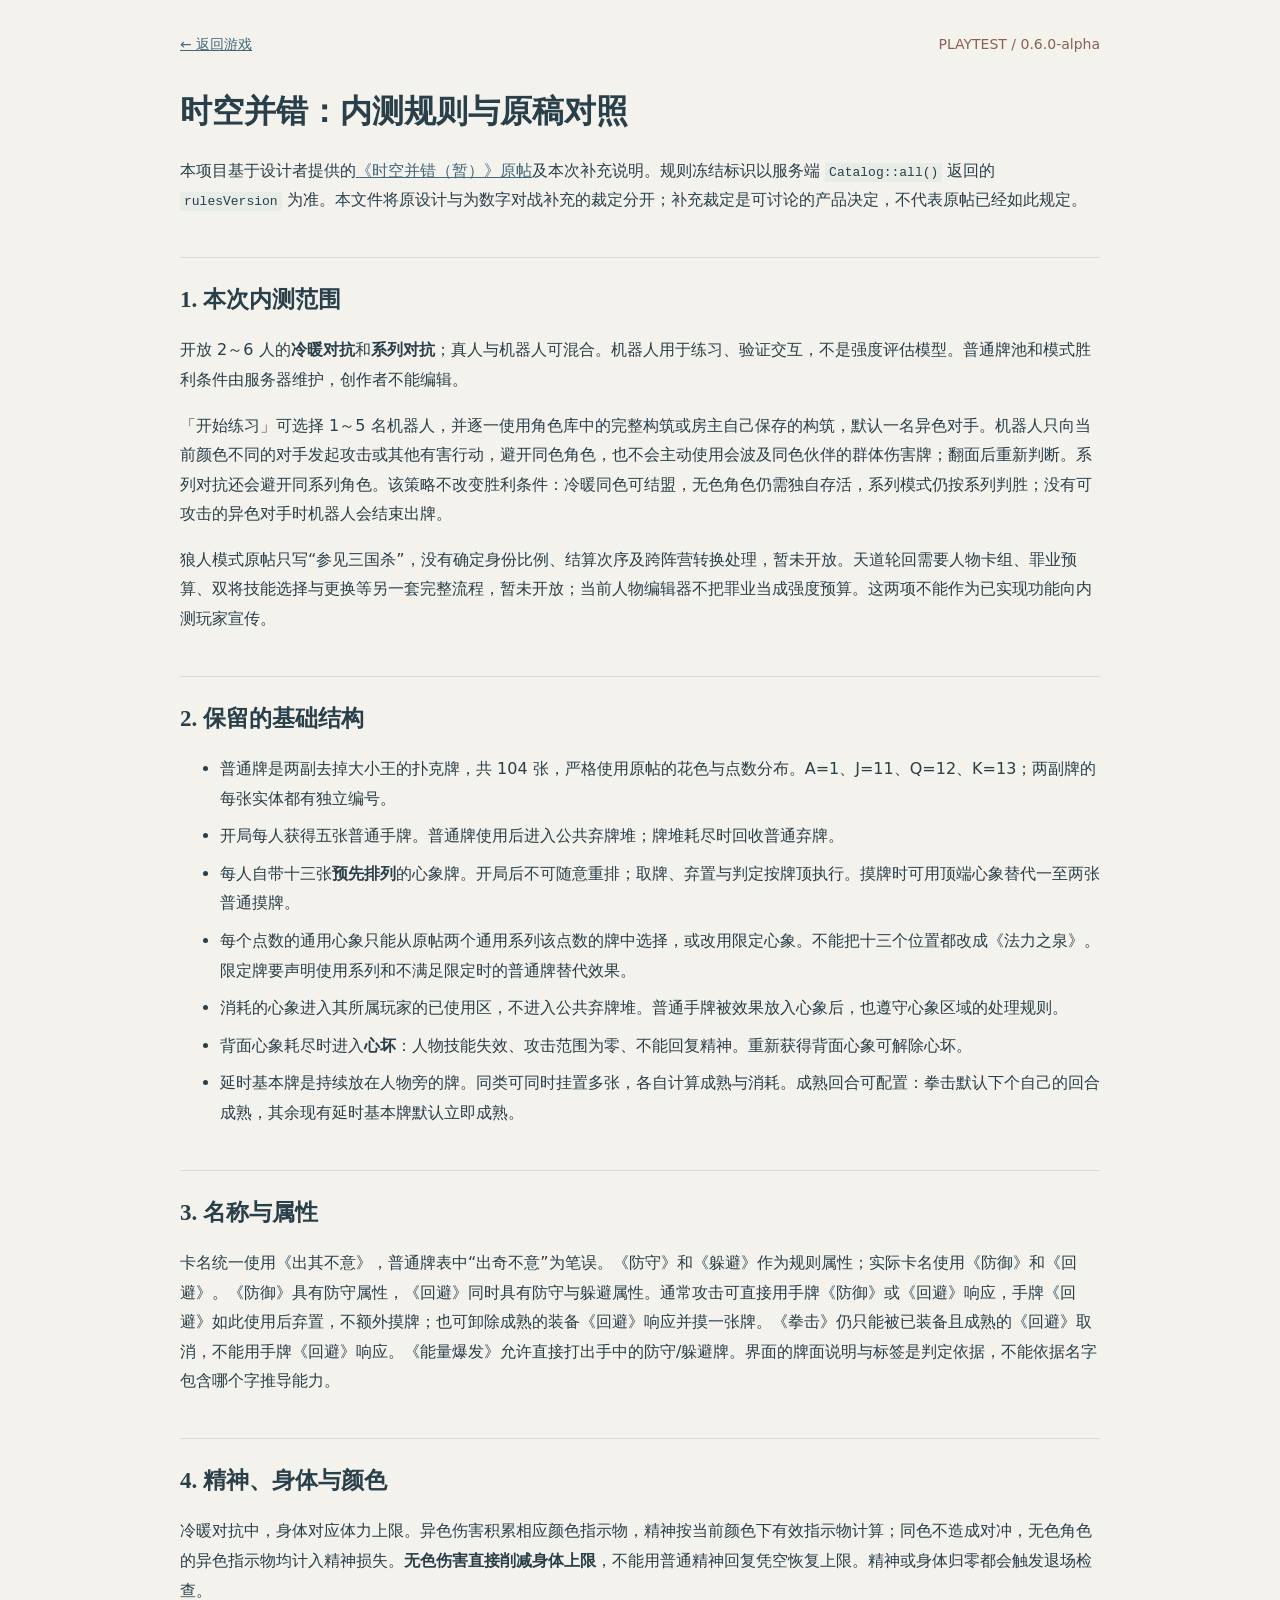
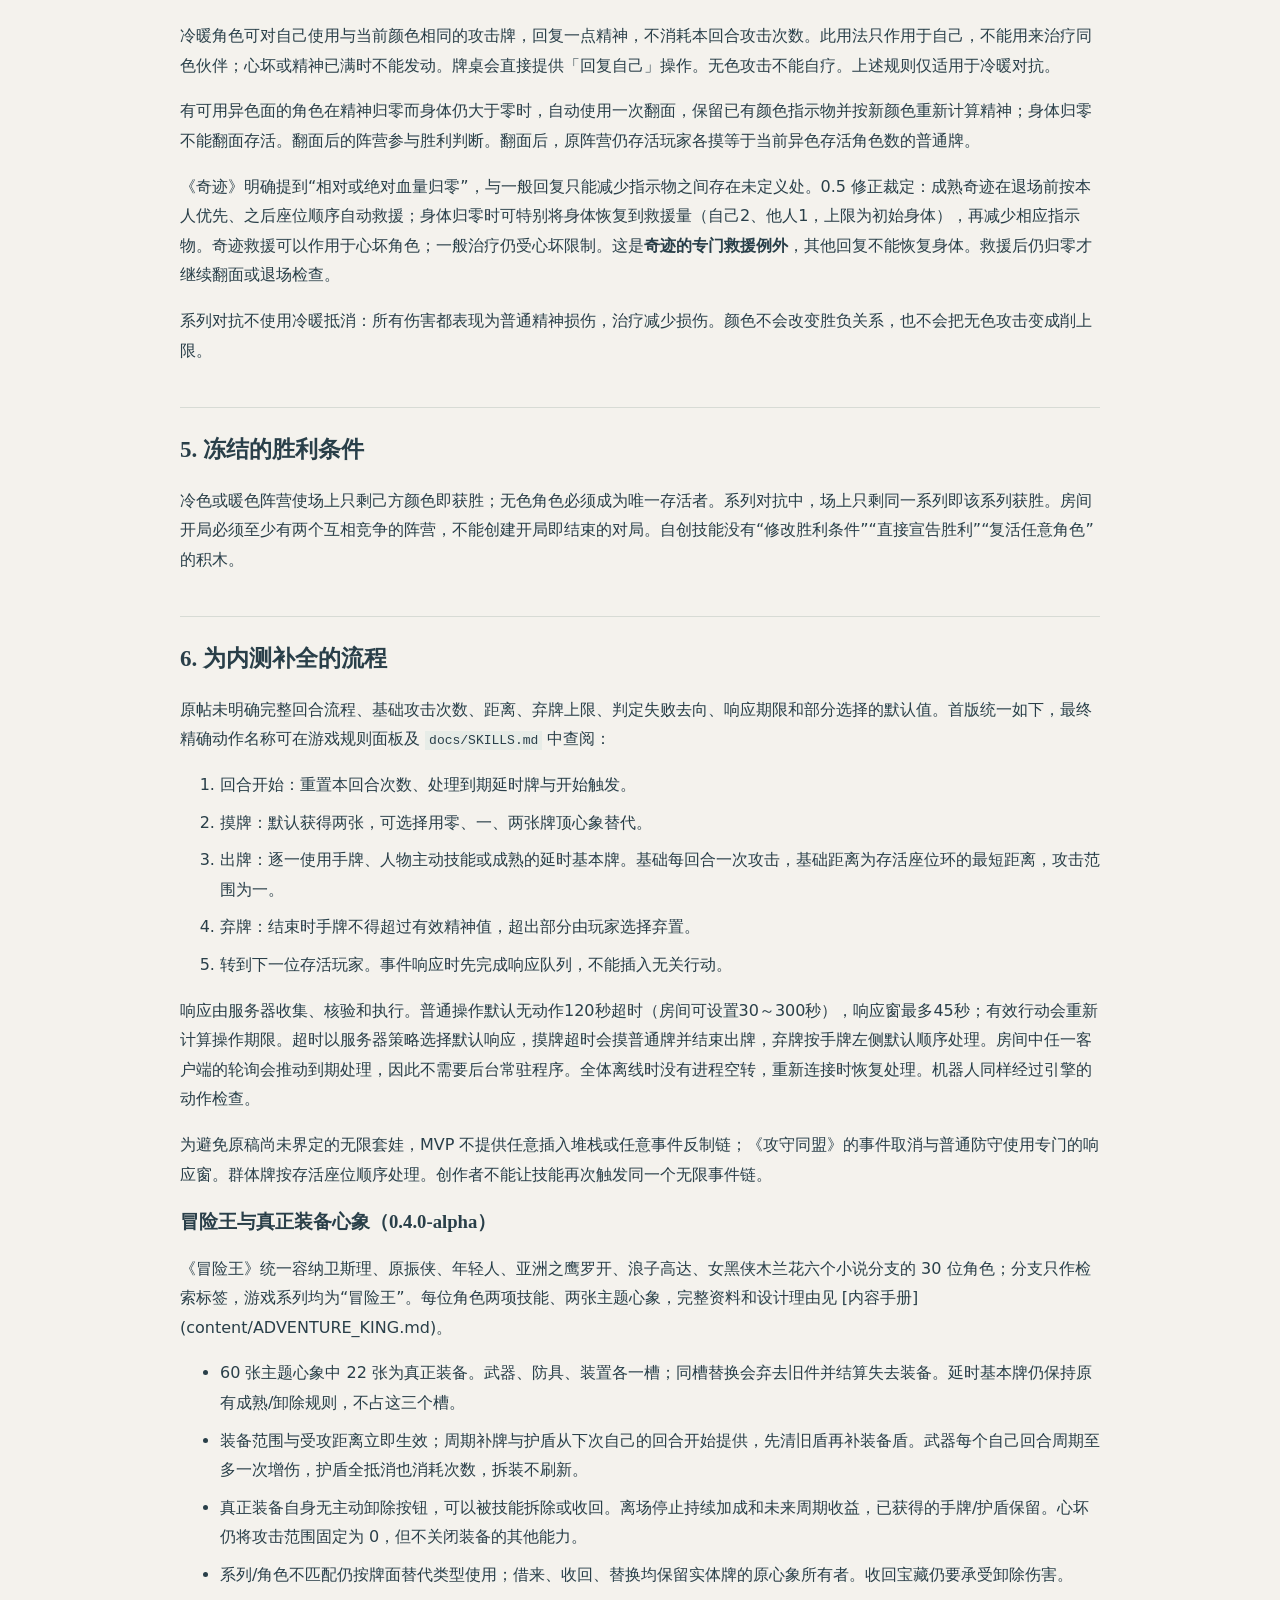
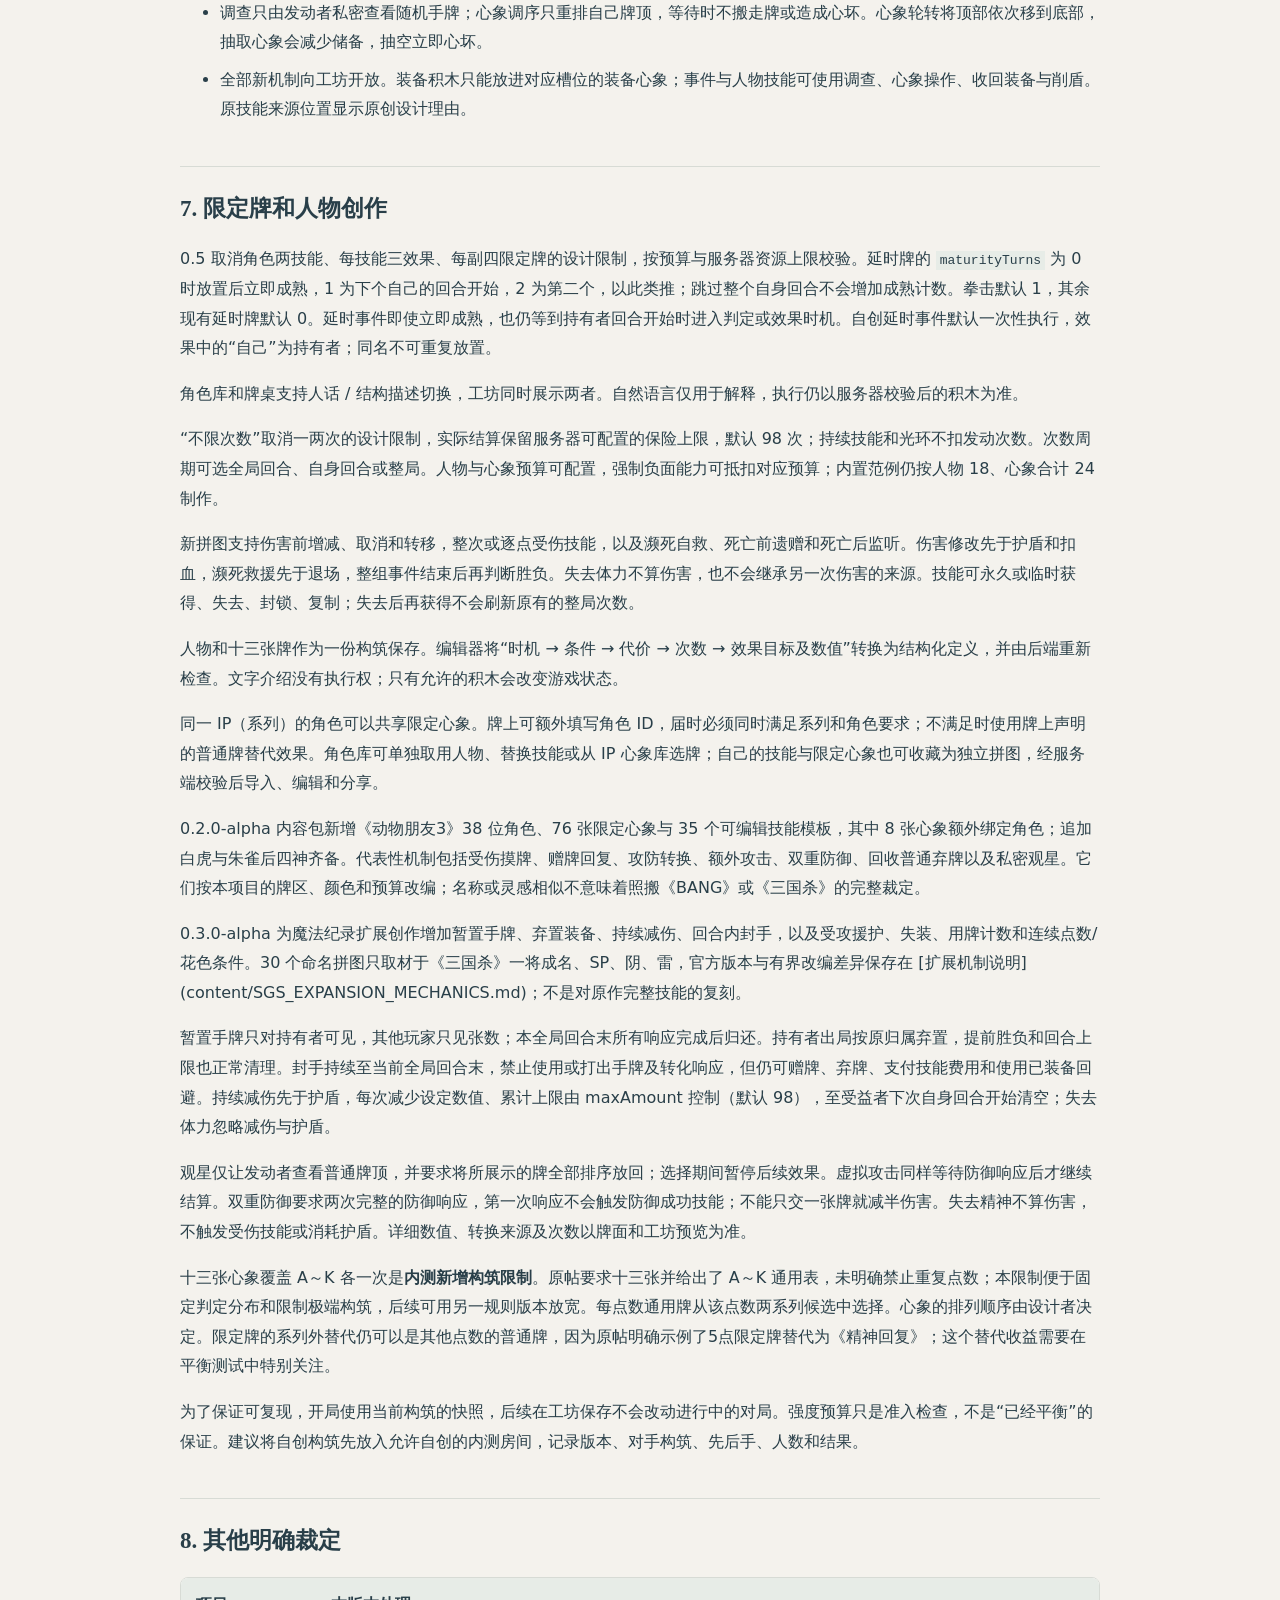
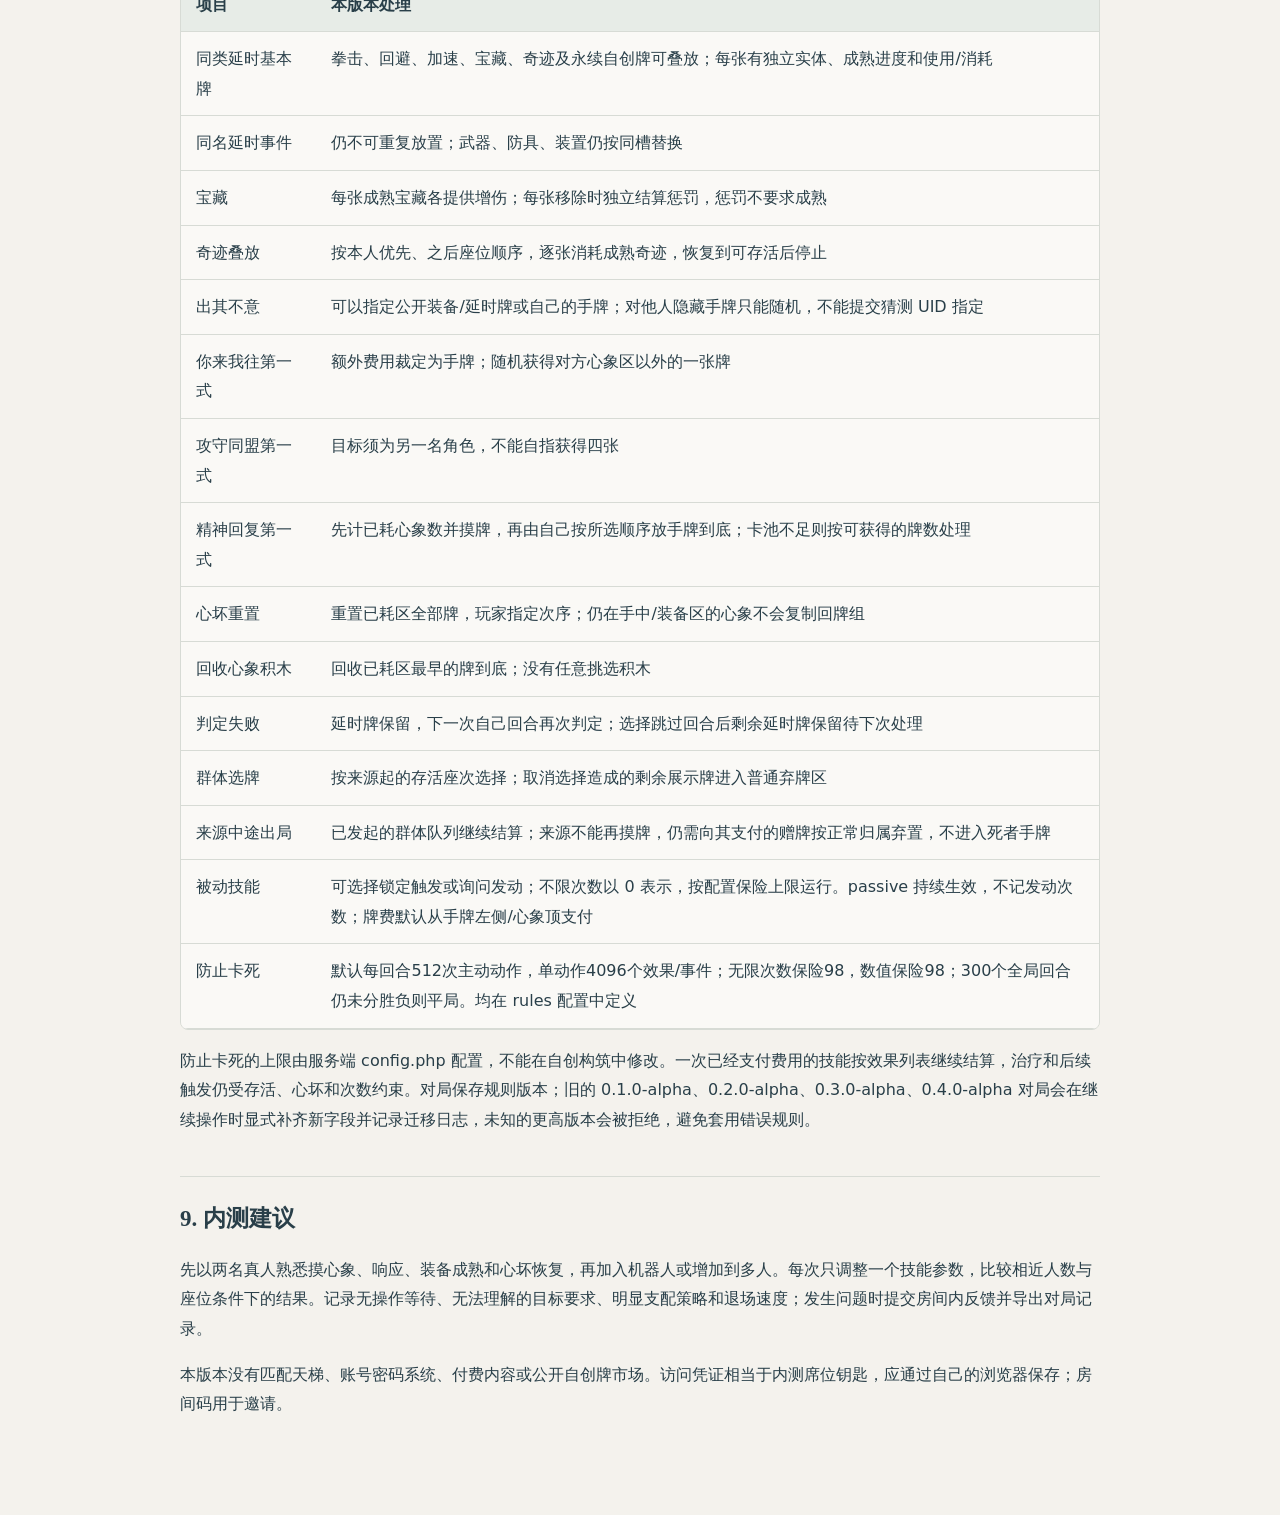
==== commit 0b4a5a44: "Add guided tutorials, creation quiz, and improved table interactions" ====
--- a/public/rules.html
+++ b/public/rules.html
@@ -1 +1 @@
-<!doctype html><html lang="zh-CN"><head><meta charset="utf-8"><meta name="viewport" content="width=device-width,initial-scale=1"><title>完整内测规则 · 时空并错</title><style>body{margin:0;background:#f4f2ed;color:#293f49;font:16px/1.85 system-ui,"Microsoft YaHei",sans-serif}main{max-width:920px;margin:auto;padding:32px 22px 80px}a{color:#446778}h1,h2,h3{font-family:Georgia,"Songti SC",serif;line-height:1.45}h1{font-size:32px;margin-top:30px}h2{font-size:23px;margin-top:42px;border-top:1px solid #d7dbd5;padding-top:25px}p,li{overflow-wrap:anywhere}li{margin:8px 0}.table-wrap{overflow:auto;border:1px solid #d7dbd5;border-radius:8px}table{border-collapse:collapse;width:100%;background:#faf9f6}th,td{padding:12px 15px;border-bottom:1px solid #d7dbd5;vertical-align:top;text-align:left}th{background:#e7ece7}td:first-child{min-width:90px}code{font-size:13px;background:#e7ece7;padding:2px 4px}nav{font-size:14px;display:flex;justify-content:space-between}.stamp{color:#8c6054}@media(max-width:600px){h1{font-size:26px}main{padding:24px 18px 60px}table{font-size:14px}}@media print{nav{display:none}body{background:#fff}main{padding:0}h2{break-after:avoid}tr{break-inside:avoid}}</style></head><body><main><nav><a href="./#reference">← 返回游戏</a><span class="stamp">PLAYTEST / 0.5.0-alpha</span></nav><h1>时空并错：内测规则与原稿对照</h1><p>本项目基于设计者提供的<a href="https://number81.xyz/index.php?topic=3575.0" target="_blank" rel="noopener noreferrer">《时空并错（暂）》原帖</a>及本次补充说明。规则冻结标识以服务端 <code>Catalog::all()</code> 返回的 <code>rulesVersion</code> 为准。本文件将原设计与为数字对战补充的裁定分开；补充裁定是可讨论的产品决定，不代表原帖已经如此规定。</p><h2>1. 本次内测范围</h2><p>开放 2～6 人的<strong>冷暖对抗</strong>和<strong>系列对抗</strong>；真人与机器人可混合。机器人用于练习、验证交互，不是强度评估模型。普通牌池和模式胜利条件由服务器维护，创作者不能编辑。</p><p>「开始练习」可选择 1～5 名机器人，并逐一使用角色库中的完整构筑或房主自己保存的构筑，默认一名异色对手。机器人只向当前颜色不同的对手发起攻击或其他有害行动，避开同色角色，也不会主动使用会波及同色伙伴的群体伤害牌；翻面后重新判断。系列对抗还会避开同系列角色。该策略不改变胜利条件：冷暖同色可结盟，无色角色仍需独自存活，系列模式仍按系列判胜；没有可攻击的异色对手时机器人会结束出牌。</p><p>狼人模式原帖只写“参见三国杀”，没有确定身份比例、结算次序及跨阵营转换处理，暂未开放。天道轮回需要人物卡组、罪业预算、双将技能选择与更换等另一套完整流程，暂未开放；当前人物编辑器不把罪业当成强度预算。这两项不能作为已实现功能向内测玩家宣传。</p><h2>2. 保留的基础结构</h2><ul><li>普通牌是两副去掉大小王的扑克牌，共 104 张，严格使用原帖的花色与点数分布。A=1、J=11、Q=12、K=13；两副牌的每张实体都有独立编号。</li><li>开局每人获得五张普通手牌。普通牌使用后进入公共弃牌堆；牌堆耗尽时回收普通弃牌。</li><li>每人自带十三张<strong>预先排列</strong>的心象牌。开局后不可随意重排；取牌、弃置与判定按牌顶执行。摸牌时可用顶端心象替代一至两张普通摸牌。</li><li>每个点数的通用心象只能从原帖两个通用系列该点数的牌中选择，或改用限定心象。不能把十三个位置都改成《法力之泉》。限定牌要声明使用系列和不满足限定时的普通牌替代效果。</li><li>消耗的心象进入其所属玩家的已使用区，不进入公共弃牌堆。普通手牌被效果放入心象后，也遵守心象区域的处理规则。</li><li>背面心象耗尽时进入<strong>心坏</strong>：人物技能失效、攻击范围为零、不能回复精神。重新获得背面心象可解除心坏。</li><li>延时基本牌是持续放在人物旁的牌。原帖示例“装甲运用”暗示正常情况下装备当回合不能卸除使用，因此首版采用到下个自己回合才可启动的裁定。</li></ul><h2>3. 名称与属性</h2><p>卡名统一使用《出其不意》，普通牌表中“出奇不意”为笔误。《防守》和《躲避》作为规则属性；实际卡名使用《防御》和《回避》。《防御》具有防守属性，《回避》同时具有防守与躲避属性。通常攻击可直接用手牌《防御》或《回避》响应，手牌《回避》如此使用后弃置，不额外摸牌；也可卸除成熟的装备《回避》响应并摸一张牌。《拳击》仍只能被已装备且成熟的《回避》取消，不能用手牌《回避》响应。《能量爆发》允许直接打出手中的防守/躲避牌。界面的牌面说明与标签是判定依据，不能依据名字包含哪个字推导能力。</p><h2>4. 精神、身体与颜色</h2><p>冷暖对抗中，身体对应体力上限。异色伤害积累相应颜色指示物，精神按当前颜色下有效指示物计算；同色不造成对冲，无色角色的异色指示物均计入精神损失。<strong>无色伤害直接削减身体上限</strong>，不能用普通精神回复凭空恢复上限。精神或身体归零都会触发退场检查。</p><p>有可用异色面的角色在精神归零而身体仍大于零时，自动使用一次翻面，保留已有颜色指示物并按新颜色重新计算精神；身体归零不能翻面存活。翻面后的阵营参与胜利判断。翻面后，原阵营仍存活玩家各摸等于当前异色存活角色数的普通牌。</p><p>《奇迹》明确提到“相对或绝对血量归零”，与一般回复只能减少指示物之间存在未定义处。0.5 修正裁定：成熟奇迹在退场前按本人优先、之后座位顺序自动救援；身体归零时可特别将身体恢复到救援量（自己2、他人1，上限为初始身体），再减少相应指示物。奇迹救援可以作用于心坏角色；一般治疗仍受心坏限制。这是<strong>奇迹的专门救援例外</strong>，其他回复不能恢复身体。救援后仍归零才继续翻面或退场检查。</p><p>系列对抗不使用冷暖抵消：所有伤害都表现为普通精神损伤，治疗减少损伤。颜色不会改变胜负关系，也不会把无色攻击变成削上限。</p><h2>5. 冻结的胜利条件</h2><p>冷色或暖色阵营使场上只剩己方颜色即获胜；无色角色必须成为唯一存活者。系列对抗中，场上只剩同一系列即该系列获胜。房间开局必须至少有两个互相竞争的阵营，不能创建开局即结束的对局。自创技能没有“修改胜利条件”“直接宣告胜利”“复活任意角色”的积木。</p><h2>6. 为内测补全的流程</h2><p>原帖未明确完整回合流程、基础攻击次数、距离、弃牌上限、判定失败去向、响应期限和部分选择的默认值。首版统一如下，最终精确动作名称可在游戏规则面板及 <code>docs/SKILLS.md</code> 中查阅：</p><ol><li>回合开始：重置本回合次数、处理到期延时牌与开始触发。</li><li>摸牌：默认获得两张，可选择用零、一、两张牌顶心象替代。</li><li>出牌：逐一使用手牌、人物主动技能或成熟的延时基本牌。基础每回合一次攻击，基础距离为存活座位环的最短距离，攻击范围为一。</li><li>弃牌：结束时手牌不得超过有效精神值，超出部分由玩家选择弃置。</li><li>转到下一位存活玩家。事件响应时先完成响应队列，不能插入无关行动。</li></ol><p>响应由服务器收集、核验和执行。普通操作默认无动作120秒超时（房间可设置30～300秒），响应窗最多45秒；有效行动会重新计算操作期限。超时以服务器策略选择默认响应，摸牌超时会摸普通牌并结束出牌，弃牌按手牌左侧默认顺序处理。房间中任一客户端的轮询会推动到期处理，因此不需要后台常驻程序。全体离线时没有进程空转，重新连接时恢复处理。机器人同样经过引擎的动作检查。</p><p>为避免原稿尚未界定的无限套娃，MVP 不提供任意插入堆栈或任意事件反制链；《攻守同盟》的事件取消与普通防守使用专门的响应窗。群体牌按存活座位顺序处理。创作者不能让技能再次触发同一个无限事件链。</p><h3>冒险王与真正装备心象（0.4.0-alpha）</h3><p>《冒险王》统一容纳卫斯理、原振侠、年轻人、亚洲之鹰罗开、浪子高达、女黑侠木兰花六个小说分支的 30 位角色；分支只作检索标签，游戏系列均为“冒险王”。每位角色两项技能、两张主题心象，完整资料和设计理由见 [内容手册](content/ADVENTURE_KING.md)。</p><ul><li>60 张主题心象中 22 张为真正装备。武器、防具、装置各一槽；同槽替换会弃去旧件并结算失去装备。延时基本牌仍保持原有成熟/卸除规则，不占这三个槽。</li><li>装备范围与受攻距离立即生效；周期补牌与护盾从下次自己的回合开始提供，先清旧盾再补装备盾。武器每个自己回合周期至多一次增伤，护盾全抵消也消耗次数，拆装不刷新。</li><li>真正装备自身无主动卸除按钮，可以被技能拆除或收回。离场停止持续加成和未来周期收益，已获得的手牌/护盾保留。心坏仍将攻击范围固定为 0，但不关闭装备的其他能力。</li><li>系列/角色不匹配仍按牌面替代类型使用；借来、收回、替换均保留实体牌的原心象所有者。收回宝藏仍要承受卸除伤害。</li><li>调查只由发动者私密查看随机手牌；心象调序只重排自己牌顶，等待时不搬走牌或造成心坏。心象轮转将顶部依次移到底部，抽取心象会减少储备，抽空立即心坏。</li><li>全部新机制向工坊开放。装备积木只能放进对应槽位的装备心象；事件与人物技能可使用调查、心象操作、收回装备与削盾。原技能来源位置显示原创设计理由。</li></ul><h2>7. 限定牌和人物创作</h2><p>0.5 取消角色两技能、每技能三效果、每副四限定牌的设计限制，按预算与服务器资源上限校验。延时牌的 <code>maturityTurns</code> 为 0 时放置后立即成熟，1 为下个自己的回合开始，2 为第二个，以此类推；跳过整个自身回合不会增加成熟计数。拳击默认 1，其余现有延时牌默认 0。延时事件即使立即成熟，也仍等到持有者回合开始时进入判定或效果时机。自创延时事件默认一次性执行，效果中的“自己”为持有者；同名不可重复放置。</p><p>角色库和牌桌支持人话 / 结构描述切换，工坊同时展示两者。自然语言仅用于解释，执行仍以服务器校验后的积木为准。</p><p>“不限次数”取消一两次的设计限制，实际结算保留服务器可配置的保险上限，默认 98 次；持续技能和光环不扣发动次数。次数周期可选全局回合、自身回合或整局。人物与心象预算可配置，强制负面能力可抵扣对应预算；内置范例仍按人物 18、心象合计 24 制作。</p><p>新拼图支持伤害前增减、取消和转移，整次或逐点受伤技能，以及濒死自救、死亡前遗赠和死亡后监听。伤害修改先于护盾和扣血，濒死救援先于退场，整组事件结束后再判断胜负。失去体力不算伤害，也不会继承另一次伤害的来源。技能可永久或临时获得、失去、封锁、复制；失去后再获得不会刷新原有的整局次数。</p><p>人物和十三张牌作为一份构筑保存。编辑器将“时机 → 条件 → 代价 → 次数 → 效果目标及数值”转换为结构化定义，并由后端重新检查。文字介绍没有执行权；只有允许的积木会改变游戏状态。</p><p>同一 IP（系列）的角色可以共享限定心象。牌上可额外填写角色 ID，届时必须同时满足系列和角色要求；不满足时使用牌上声明的普通牌替代效果。角色库可单独取用人物、替换技能或从 IP 心象库选牌；自己的技能与限定心象也可收藏为独立拼图，经服务端校验后导入、编辑和分享。</p><p>0.2.0-alpha 内容包新增《动物朋友3》38 位角色、76 张限定心象与 35 个可编辑技能模板，其中 8 张心象额外绑定角色；追加白虎与朱雀后四神齐备。代表性机制包括受伤摸牌、赠牌回复、攻防转换、额外攻击、双重防御、回收普通弃牌以及私密观星。它们按本项目的牌区、颜色和预算改编；名称或灵感相似不意味着照搬《BANG》或《三国杀》的完整裁定。</p><p>0.3.0-alpha 为魔法纪录扩展创作增加暂置手牌、弃置装备、持续减伤、回合内封手，以及受攻援护、失装、用牌计数和连续点数/花色条件。30 个命名拼图只取材于《三国杀》一将成名、SP、阴、雷，官方版本与有界改编差异保存在 [扩展机制说明](content/SGS_EXPANSION_MECHANICS.md)；不是对原作完整技能的复刻。</p><p>暂置手牌只对持有者可见，其他玩家只见张数；本全局回合末所有响应完成后归还。持有者出局按原归属弃置，提前胜负和回合上限也正常清理。封手持续至当前全局回合末，禁止使用或打出手牌及转化响应，但仍可赠牌、弃牌、支付技能费用和使用已装备回避。持续减伤先于护盾，每次减少设定数值、累计上限由 maxAmount 控制（默认 98），至受益者下次自身回合开始清空；失去体力忽略减伤与护盾。</p><p>观星仅让发动者查看普通牌顶，并要求将所展示的牌全部排序放回；选择期间暂停后续效果。虚拟攻击同样等待防御响应后才继续结算。双重防御要求两次完整的防御响应，第一次响应不会触发防御成功技能；不能只交一张牌就减半伤害。失去精神不算伤害，不触发受伤技能或消耗护盾。详细数值、转换来源及次数以牌面和工坊预览为准。</p><p>十三张心象覆盖 A～K 各一次是<strong>内测新增构筑限制</strong>。原帖要求十三张并给出了 A～K 通用表，未明确禁止重复点数；本限制便于固定判定分布和限制极端构筑，后续可用另一规则版本放宽。每点数通用牌从该点数两系列候选中选择。心象的排列顺序由设计者决定。限定牌的系列外替代仍可以是其他点数的普通牌，因为原帖明确示例了5点限定牌替代为《精神回复》；这个替代收益需要在平衡测试中特别关注。</p><p>为了保证可复现，开局使用当前构筑的快照，后续在工坊保存不会改动进行中的对局。强度预算只是准入检查，不是“已经平衡”的保证。建议将自创构筑先放入允许自创的内测房间，记录版本、对手构筑、先后手、人数和结果。</p><h2>8. 其他明确裁定</h2><div class="table-wrap"><table><thead><tr><th>项目</th><th>本版本处理</th></tr></thead><tbody><tr><td>同名永续/延时牌</td><td>同一角色同区域不可重复放置</td></tr><tr><td>宝藏</td><td>成熟后才提供持续增伤；移除惩罚不要求成熟</td></tr><tr><td>出其不意</td><td>可以指定公开装备/延时牌或自己的手牌；对他人隐藏手牌只能随机，不能提交猜测 UID 指定</td></tr><tr><td>你来我往第一式</td><td>额外费用裁定为手牌；随机获得对方心象区以外的一张牌</td></tr><tr><td>攻守同盟第一式</td><td>目标须为另一名角色，不能自指获得四张</td></tr><tr><td>精神回复第一式</td><td>先计已耗心象数并摸牌，再由自己按所选顺序放手牌到底；卡池不足则按可获得的牌数处理</td></tr><tr><td>心坏重置</td><td>重置已耗区全部牌，玩家指定次序；仍在手中/装备区的心象不会复制回牌组</td></tr><tr><td>回收心象积木</td><td>回收已耗区最早的牌到底；没有任意挑选积木</td></tr><tr><td>判定失败</td><td>延时牌保留，下一次自己回合再次判定；选择跳过回合后剩余延时牌保留待下次处理</td></tr><tr><td>群体选牌</td><td>按来源起的存活座次选择；取消选择造成的剩余展示牌进入普通弃牌区</td></tr><tr><td>来源中途出局</td><td>已发起的群体队列继续结算；来源不能再摸牌，仍需向其支付的赠牌按正常归属弃置，不进入死者手牌</td></tr><tr><td>被动技能</td><td>可选择锁定触发或询问发动；不限次数以 0 表示，按配置保险上限运行。passive 持续生效，不记发动次数；牌费默认从手牌左侧/心象顶支付</td></tr><tr><td>防止卡死</td><td>默认每回合512次主动动作，单动作4096个效果/事件；无限次数保险98，数值保险98；300个全局回合仍未分胜负则平局。均在 rules 配置中定义</td></tr></tbody></table></div><p>防止卡死的上限由服务端 config.php 配置，不能在自创构筑中修改。一次已经支付费用的技能按效果列表继续结算，治疗和后续触发仍受存活、心坏和次数约束。对局保存规则版本；旧的 0.1.0-alpha、0.2.0-alpha、0.3.0-alpha、0.4.0-alpha 对局会在继续操作时显式补齐新字段并记录迁移日志，未知的更高版本会被拒绝，避免套用错误规则。</p><h2>9. 内测建议</h2><p>先以两名真人熟悉摸心象、响应、装备成熟和心坏恢复，再加入机器人或增加到多人。每次只调整一个技能参数，比较相近人数与座位条件下的结果。记录无操作等待、无法理解的目标要求、明显支配策略和退场速度；发生问题时提交房间内反馈并导出对局记录。</p><p>本版本没有匹配天梯、账号密码系统、付费内容或公开自创牌市场。访问凭证相当于内测席位钥匙，应通过自己的浏览器保存；房间码用于邀请。</p></main></body></html>+<!doctype html><html lang="zh-CN"><head><meta charset="utf-8"><meta name="viewport" content="width=device-width,initial-scale=1"><title>完整内测规则 · 时空并错</title><style>body{margin:0;background:#f4f2ed;color:#293f49;font:16px/1.85 system-ui,"Microsoft YaHei",sans-serif}main{max-width:920px;margin:auto;padding:32px 22px 80px}a{color:#446778}h1,h2,h3{font-family:Georgia,"Songti SC",serif;line-height:1.45}h1{font-size:32px;margin-top:30px}h2{font-size:23px;margin-top:42px;border-top:1px solid #d7dbd5;padding-top:25px}p,li{overflow-wrap:anywhere}li{margin:8px 0}.table-wrap{overflow:auto;border:1px solid #d7dbd5;border-radius:8px}table{border-collapse:collapse;width:100%;background:#faf9f6}th,td{padding:12px 15px;border-bottom:1px solid #d7dbd5;vertical-align:top;text-align:left}th{background:#e7ece7}td:first-child{min-width:90px}code{font-size:13px;background:#e7ece7;padding:2px 4px}nav{font-size:14px;display:flex;justify-content:space-between}.stamp{color:#8c6054}@media(max-width:600px){h1{font-size:26px}main{padding:24px 18px 60px}table{font-size:14px}}@media print{nav{display:none}body{background:#fff}main{padding:0}h2{break-after:avoid}tr{break-inside:avoid}}</style></head><body><main><nav><a href="./#reference">← 返回游戏</a><span class="stamp">PLAYTEST / 0.6.0-alpha</span></nav><h1>时空并错：内测规则与原稿对照</h1><p>本项目基于设计者提供的<a href="https://number81.xyz/index.php?topic=3575.0" target="_blank" rel="noopener noreferrer">《时空并错（暂）》原帖</a>及本次补充说明。规则冻结标识以服务端 <code>Catalog::all()</code> 返回的 <code>rulesVersion</code> 为准。本文件将原设计与为数字对战补充的裁定分开；补充裁定是可讨论的产品决定，不代表原帖已经如此规定。</p><h2>1. 本次内测范围</h2><p>开放 2～6 人的<strong>冷暖对抗</strong>和<strong>系列对抗</strong>；真人与机器人可混合。机器人用于练习、验证交互，不是强度评估模型。普通牌池和模式胜利条件由服务器维护，创作者不能编辑。</p><p>「开始练习」可选择 1～5 名机器人，并逐一使用角色库中的完整构筑或房主自己保存的构筑，默认一名异色对手。机器人只向当前颜色不同的对手发起攻击或其他有害行动，避开同色角色，也不会主动使用会波及同色伙伴的群体伤害牌；翻面后重新判断。系列对抗还会避开同系列角色。该策略不改变胜利条件：冷暖同色可结盟，无色角色仍需独自存活，系列模式仍按系列判胜；没有可攻击的异色对手时机器人会结束出牌。</p><p>狼人模式原帖只写“参见三国杀”，没有确定身份比例、结算次序及跨阵营转换处理，暂未开放。天道轮回需要人物卡组、罪业预算、双将技能选择与更换等另一套完整流程，暂未开放；当前人物编辑器不把罪业当成强度预算。这两项不能作为已实现功能向内测玩家宣传。</p><h2>2. 保留的基础结构</h2><ul><li>普通牌是两副去掉大小王的扑克牌，共 104 张，严格使用原帖的花色与点数分布。A=1、J=11、Q=12、K=13；两副牌的每张实体都有独立编号。</li><li>开局每人获得五张普通手牌。普通牌使用后进入公共弃牌堆；牌堆耗尽时回收普通弃牌。</li><li>每人自带十三张<strong>预先排列</strong>的心象牌。开局后不可随意重排；取牌、弃置与判定按牌顶执行。摸牌时可用顶端心象替代一至两张普通摸牌。</li><li>每个点数的通用心象只能从原帖两个通用系列该点数的牌中选择，或改用限定心象。不能把十三个位置都改成《法力之泉》。限定牌要声明使用系列和不满足限定时的普通牌替代效果。</li><li>消耗的心象进入其所属玩家的已使用区，不进入公共弃牌堆。普通手牌被效果放入心象后，也遵守心象区域的处理规则。</li><li>背面心象耗尽时进入<strong>心坏</strong>：人物技能失效、攻击范围为零、不能回复精神。重新获得背面心象可解除心坏。</li><li>延时基本牌是持续放在人物旁的牌。同类可同时挂置多张，各自计算成熟与消耗。成熟回合可配置：拳击默认下个自己的回合成熟，其余现有延时基本牌默认立即成熟。</li></ul><h2>3. 名称与属性</h2><p>卡名统一使用《出其不意》，普通牌表中“出奇不意”为笔误。《防守》和《躲避》作为规则属性；实际卡名使用《防御》和《回避》。《防御》具有防守属性，《回避》同时具有防守与躲避属性。通常攻击可直接用手牌《防御》或《回避》响应，手牌《回避》如此使用后弃置，不额外摸牌；也可卸除成熟的装备《回避》响应并摸一张牌。《拳击》仍只能被已装备且成熟的《回避》取消，不能用手牌《回避》响应。《能量爆发》允许直接打出手中的防守/躲避牌。界面的牌面说明与标签是判定依据，不能依据名字包含哪个字推导能力。</p><h2>4. 精神、身体与颜色</h2><p>冷暖对抗中，身体对应体力上限。异色伤害积累相应颜色指示物，精神按当前颜色下有效指示物计算；同色不造成对冲，无色角色的异色指示物均计入精神损失。<strong>无色伤害直接削减身体上限</strong>，不能用普通精神回复凭空恢复上限。精神或身体归零都会触发退场检查。</p><p>冷暖角色可对自己使用与当前颜色相同的攻击牌，回复一点精神，不消耗本回合攻击次数。此用法只作用于自己，不能用来治疗同色伙伴；心坏或精神已满时不能发动。牌桌会直接提供「回复自己」操作。无色攻击不能自疗。上述规则仅适用于冷暖对抗。</p><p>有可用异色面的角色在精神归零而身体仍大于零时，自动使用一次翻面，保留已有颜色指示物并按新颜色重新计算精神；身体归零不能翻面存活。翻面后的阵营参与胜利判断。翻面后，原阵营仍存活玩家各摸等于当前异色存活角色数的普通牌。</p><p>《奇迹》明确提到“相对或绝对血量归零”，与一般回复只能减少指示物之间存在未定义处。0.5 修正裁定：成熟奇迹在退场前按本人优先、之后座位顺序自动救援；身体归零时可特别将身体恢复到救援量（自己2、他人1，上限为初始身体），再减少相应指示物。奇迹救援可以作用于心坏角色；一般治疗仍受心坏限制。这是<strong>奇迹的专门救援例外</strong>，其他回复不能恢复身体。救援后仍归零才继续翻面或退场检查。</p><p>系列对抗不使用冷暖抵消：所有伤害都表现为普通精神损伤，治疗减少损伤。颜色不会改变胜负关系，也不会把无色攻击变成削上限。</p><h2>5. 冻结的胜利条件</h2><p>冷色或暖色阵营使场上只剩己方颜色即获胜；无色角色必须成为唯一存活者。系列对抗中，场上只剩同一系列即该系列获胜。房间开局必须至少有两个互相竞争的阵营，不能创建开局即结束的对局。自创技能没有“修改胜利条件”“直接宣告胜利”“复活任意角色”的积木。</p><h2>6. 为内测补全的流程</h2><p>原帖未明确完整回合流程、基础攻击次数、距离、弃牌上限、判定失败去向、响应期限和部分选择的默认值。首版统一如下，最终精确动作名称可在游戏规则面板及 <code>docs/SKILLS.md</code> 中查阅：</p><ol><li>回合开始：重置本回合次数、处理到期延时牌与开始触发。</li><li>摸牌：默认获得两张，可选择用零、一、两张牌顶心象替代。</li><li>出牌：逐一使用手牌、人物主动技能或成熟的延时基本牌。基础每回合一次攻击，基础距离为存活座位环的最短距离，攻击范围为一。</li><li>弃牌：结束时手牌不得超过有效精神值，超出部分由玩家选择弃置。</li><li>转到下一位存活玩家。事件响应时先完成响应队列，不能插入无关行动。</li></ol><p>响应由服务器收集、核验和执行。普通操作默认无动作120秒超时（房间可设置30～300秒），响应窗最多45秒；有效行动会重新计算操作期限。超时以服务器策略选择默认响应，摸牌超时会摸普通牌并结束出牌，弃牌按手牌左侧默认顺序处理。房间中任一客户端的轮询会推动到期处理，因此不需要后台常驻程序。全体离线时没有进程空转，重新连接时恢复处理。机器人同样经过引擎的动作检查。</p><p>为避免原稿尚未界定的无限套娃，MVP 不提供任意插入堆栈或任意事件反制链；《攻守同盟》的事件取消与普通防守使用专门的响应窗。群体牌按存活座位顺序处理。创作者不能让技能再次触发同一个无限事件链。</p><h3>冒险王与真正装备心象（0.4.0-alpha）</h3><p>《冒险王》统一容纳卫斯理、原振侠、年轻人、亚洲之鹰罗开、浪子高达、女黑侠木兰花六个小说分支的 30 位角色；分支只作检索标签，游戏系列均为“冒险王”。每位角色两项技能、两张主题心象，完整资料和设计理由见 [内容手册](content/ADVENTURE_KING.md)。</p><ul><li>60 张主题心象中 22 张为真正装备。武器、防具、装置各一槽；同槽替换会弃去旧件并结算失去装备。延时基本牌仍保持原有成熟/卸除规则，不占这三个槽。</li><li>装备范围与受攻距离立即生效；周期补牌与护盾从下次自己的回合开始提供，先清旧盾再补装备盾。武器每个自己回合周期至多一次增伤，护盾全抵消也消耗次数，拆装不刷新。</li><li>真正装备自身无主动卸除按钮，可以被技能拆除或收回。离场停止持续加成和未来周期收益，已获得的手牌/护盾保留。心坏仍将攻击范围固定为 0，但不关闭装备的其他能力。</li><li>系列/角色不匹配仍按牌面替代类型使用；借来、收回、替换均保留实体牌的原心象所有者。收回宝藏仍要承受卸除伤害。</li><li>调查只由发动者私密查看随机手牌；心象调序只重排自己牌顶，等待时不搬走牌或造成心坏。心象轮转将顶部依次移到底部，抽取心象会减少储备，抽空立即心坏。</li><li>全部新机制向工坊开放。装备积木只能放进对应槽位的装备心象；事件与人物技能可使用调查、心象操作、收回装备与削盾。原技能来源位置显示原创设计理由。</li></ul><h2>7. 限定牌和人物创作</h2><p>0.5 取消角色两技能、每技能三效果、每副四限定牌的设计限制，按预算与服务器资源上限校验。延时牌的 <code>maturityTurns</code> 为 0 时放置后立即成熟，1 为下个自己的回合开始，2 为第二个，以此类推；跳过整个自身回合不会增加成熟计数。拳击默认 1，其余现有延时牌默认 0。延时事件即使立即成熟，也仍等到持有者回合开始时进入判定或效果时机。自创延时事件默认一次性执行，效果中的“自己”为持有者；同名不可重复放置。</p><p>角色库和牌桌支持人话 / 结构描述切换，工坊同时展示两者。自然语言仅用于解释，执行仍以服务器校验后的积木为准。</p><p>“不限次数”取消一两次的设计限制，实际结算保留服务器可配置的保险上限，默认 98 次；持续技能和光环不扣发动次数。次数周期可选全局回合、自身回合或整局。人物与心象预算可配置，强制负面能力可抵扣对应预算；内置范例仍按人物 18、心象合计 24 制作。</p><p>新拼图支持伤害前增减、取消和转移，整次或逐点受伤技能，以及濒死自救、死亡前遗赠和死亡后监听。伤害修改先于护盾和扣血，濒死救援先于退场，整组事件结束后再判断胜负。失去体力不算伤害，也不会继承另一次伤害的来源。技能可永久或临时获得、失去、封锁、复制；失去后再获得不会刷新原有的整局次数。</p><p>人物和十三张牌作为一份构筑保存。编辑器将“时机 → 条件 → 代价 → 次数 → 效果目标及数值”转换为结构化定义，并由后端重新检查。文字介绍没有执行权；只有允许的积木会改变游戏状态。</p><p>同一 IP（系列）的角色可以共享限定心象。牌上可额外填写角色 ID，届时必须同时满足系列和角色要求；不满足时使用牌上声明的普通牌替代效果。角色库可单独取用人物、替换技能或从 IP 心象库选牌；自己的技能与限定心象也可收藏为独立拼图，经服务端校验后导入、编辑和分享。</p><p>0.2.0-alpha 内容包新增《动物朋友3》38 位角色、76 张限定心象与 35 个可编辑技能模板，其中 8 张心象额外绑定角色；追加白虎与朱雀后四神齐备。代表性机制包括受伤摸牌、赠牌回复、攻防转换、额外攻击、双重防御、回收普通弃牌以及私密观星。它们按本项目的牌区、颜色和预算改编；名称或灵感相似不意味着照搬《BANG》或《三国杀》的完整裁定。</p><p>0.3.0-alpha 为魔法纪录扩展创作增加暂置手牌、弃置装备、持续减伤、回合内封手，以及受攻援护、失装、用牌计数和连续点数/花色条件。30 个命名拼图只取材于《三国杀》一将成名、SP、阴、雷，官方版本与有界改编差异保存在 [扩展机制说明](content/SGS_EXPANSION_MECHANICS.md)；不是对原作完整技能的复刻。</p><p>暂置手牌只对持有者可见，其他玩家只见张数；本全局回合末所有响应完成后归还。持有者出局按原归属弃置，提前胜负和回合上限也正常清理。封手持续至当前全局回合末，禁止使用或打出手牌及转化响应，但仍可赠牌、弃牌、支付技能费用和使用已装备回避。持续减伤先于护盾，每次减少设定数值、累计上限由 maxAmount 控制（默认 98），至受益者下次自身回合开始清空；失去体力忽略减伤与护盾。</p><p>观星仅让发动者查看普通牌顶，并要求将所展示的牌全部排序放回；选择期间暂停后续效果。虚拟攻击同样等待防御响应后才继续结算。双重防御要求两次完整的防御响应，第一次响应不会触发防御成功技能；不能只交一张牌就减半伤害。失去精神不算伤害，不触发受伤技能或消耗护盾。详细数值、转换来源及次数以牌面和工坊预览为准。</p><p>十三张心象覆盖 A～K 各一次是<strong>内测新增构筑限制</strong>。原帖要求十三张并给出了 A～K 通用表，未明确禁止重复点数；本限制便于固定判定分布和限制极端构筑，后续可用另一规则版本放宽。每点数通用牌从该点数两系列候选中选择。心象的排列顺序由设计者决定。限定牌的系列外替代仍可以是其他点数的普通牌，因为原帖明确示例了5点限定牌替代为《精神回复》；这个替代收益需要在平衡测试中特别关注。</p><p>为了保证可复现，开局使用当前构筑的快照，后续在工坊保存不会改动进行中的对局。强度预算只是准入检查，不是“已经平衡”的保证。建议将自创构筑先放入允许自创的内测房间，记录版本、对手构筑、先后手、人数和结果。</p><h2>8. 其他明确裁定</h2><div class="table-wrap"><table><thead><tr><th>项目</th><th>本版本处理</th></tr></thead><tbody><tr><td>同类延时基本牌</td><td>拳击、回避、加速、宝藏、奇迹及永续自创牌可叠放；每张有独立实体、成熟进度和使用/消耗</td></tr><tr><td>同名延时事件</td><td>仍不可重复放置；武器、防具、装置仍按同槽替换</td></tr><tr><td>宝藏</td><td>每张成熟宝藏各提供增伤；每张移除时独立结算惩罚，惩罚不要求成熟</td></tr><tr><td>奇迹叠放</td><td>按本人优先、之后座位顺序，逐张消耗成熟奇迹，恢复到可存活后停止</td></tr><tr><td>出其不意</td><td>可以指定公开装备/延时牌或自己的手牌；对他人隐藏手牌只能随机，不能提交猜测 UID 指定</td></tr><tr><td>你来我往第一式</td><td>额外费用裁定为手牌；随机获得对方心象区以外的一张牌</td></tr><tr><td>攻守同盟第一式</td><td>目标须为另一名角色，不能自指获得四张</td></tr><tr><td>精神回复第一式</td><td>先计已耗心象数并摸牌，再由自己按所选顺序放手牌到底；卡池不足则按可获得的牌数处理</td></tr><tr><td>心坏重置</td><td>重置已耗区全部牌，玩家指定次序；仍在手中/装备区的心象不会复制回牌组</td></tr><tr><td>回收心象积木</td><td>回收已耗区最早的牌到底；没有任意挑选积木</td></tr><tr><td>判定失败</td><td>延时牌保留，下一次自己回合再次判定；选择跳过回合后剩余延时牌保留待下次处理</td></tr><tr><td>群体选牌</td><td>按来源起的存活座次选择；取消选择造成的剩余展示牌进入普通弃牌区</td></tr><tr><td>来源中途出局</td><td>已发起的群体队列继续结算；来源不能再摸牌，仍需向其支付的赠牌按正常归属弃置，不进入死者手牌</td></tr><tr><td>被动技能</td><td>可选择锁定触发或询问发动；不限次数以 0 表示，按配置保险上限运行。passive 持续生效，不记发动次数；牌费默认从手牌左侧/心象顶支付</td></tr><tr><td>防止卡死</td><td>默认每回合512次主动动作，单动作4096个效果/事件；无限次数保险98，数值保险98；300个全局回合仍未分胜负则平局。均在 rules 配置中定义</td></tr></tbody></table></div><p>防止卡死的上限由服务端 config.php 配置，不能在自创构筑中修改。一次已经支付费用的技能按效果列表继续结算，治疗和后续触发仍受存活、心坏和次数约束。对局保存规则版本；旧的 0.1.0-alpha、0.2.0-alpha、0.3.0-alpha、0.4.0-alpha 对局会在继续操作时显式补齐新字段并记录迁移日志，未知的更高版本会被拒绝，避免套用错误规则。</p><h2>9. 内测建议</h2><p>先以两名真人熟悉摸心象、响应、装备成熟和心坏恢复，再加入机器人或增加到多人。每次只调整一个技能参数，比较相近人数与座位条件下的结果。记录无操作等待、无法理解的目标要求、明显支配策略和退场速度；发生问题时提交房间内反馈并导出对局记录。</p><p>本版本没有匹配天梯、账号密码系统、付费内容或公开自创牌市场。访问凭证相当于内测席位钥匙，应通过自己的浏览器保存；房间码用于邀请。</p></main></body></html>
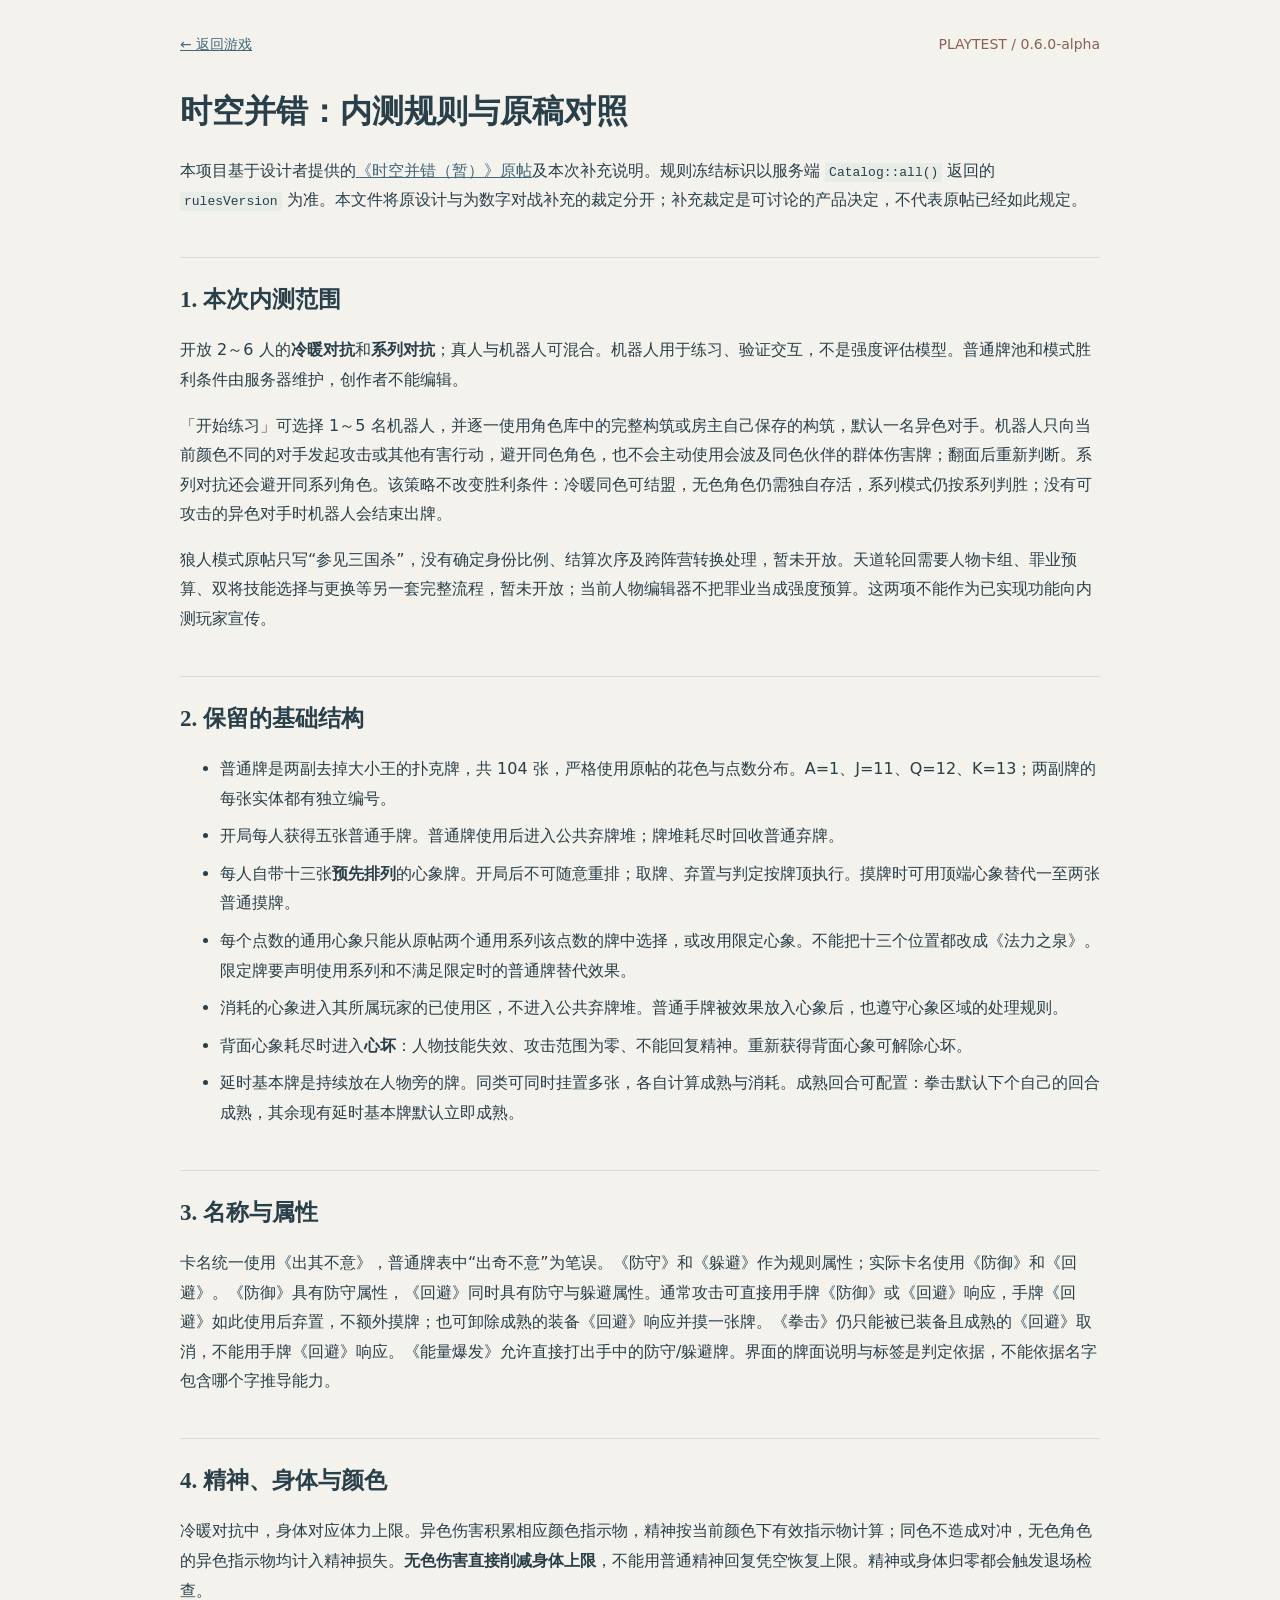
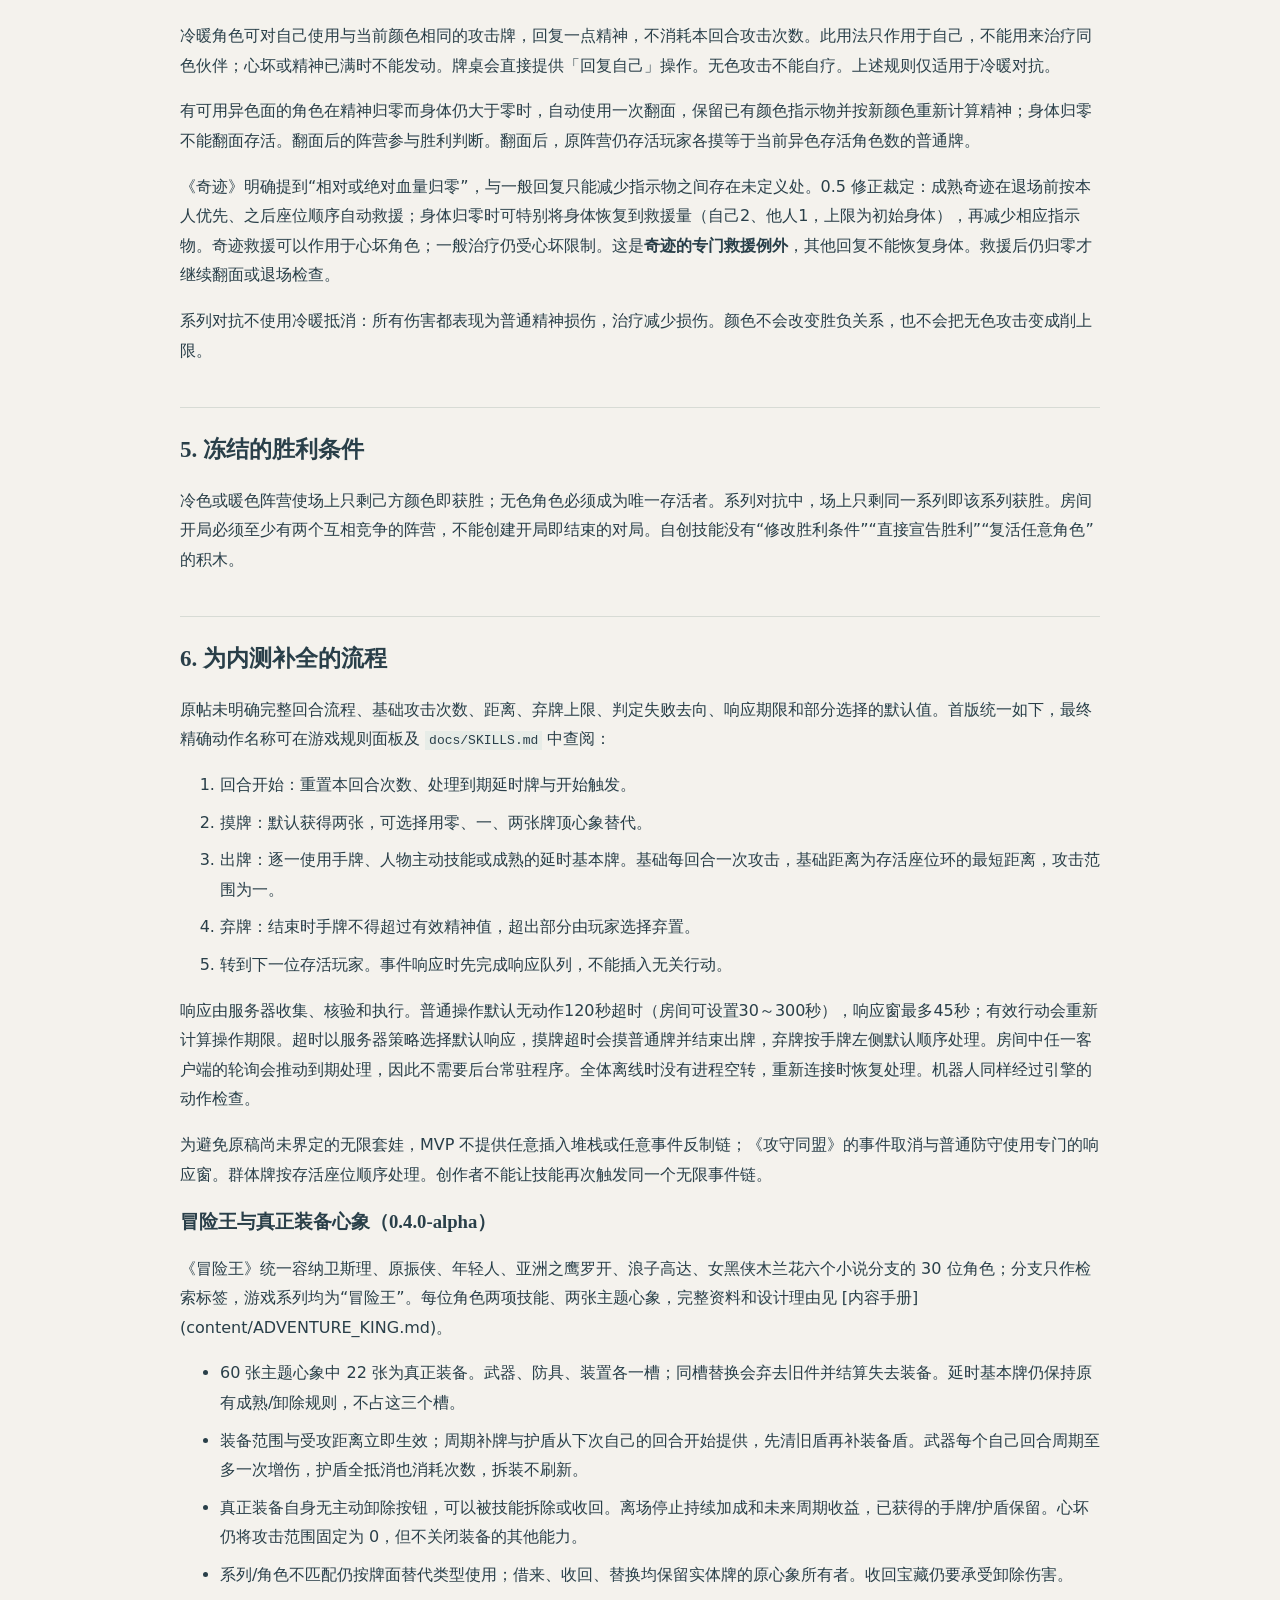
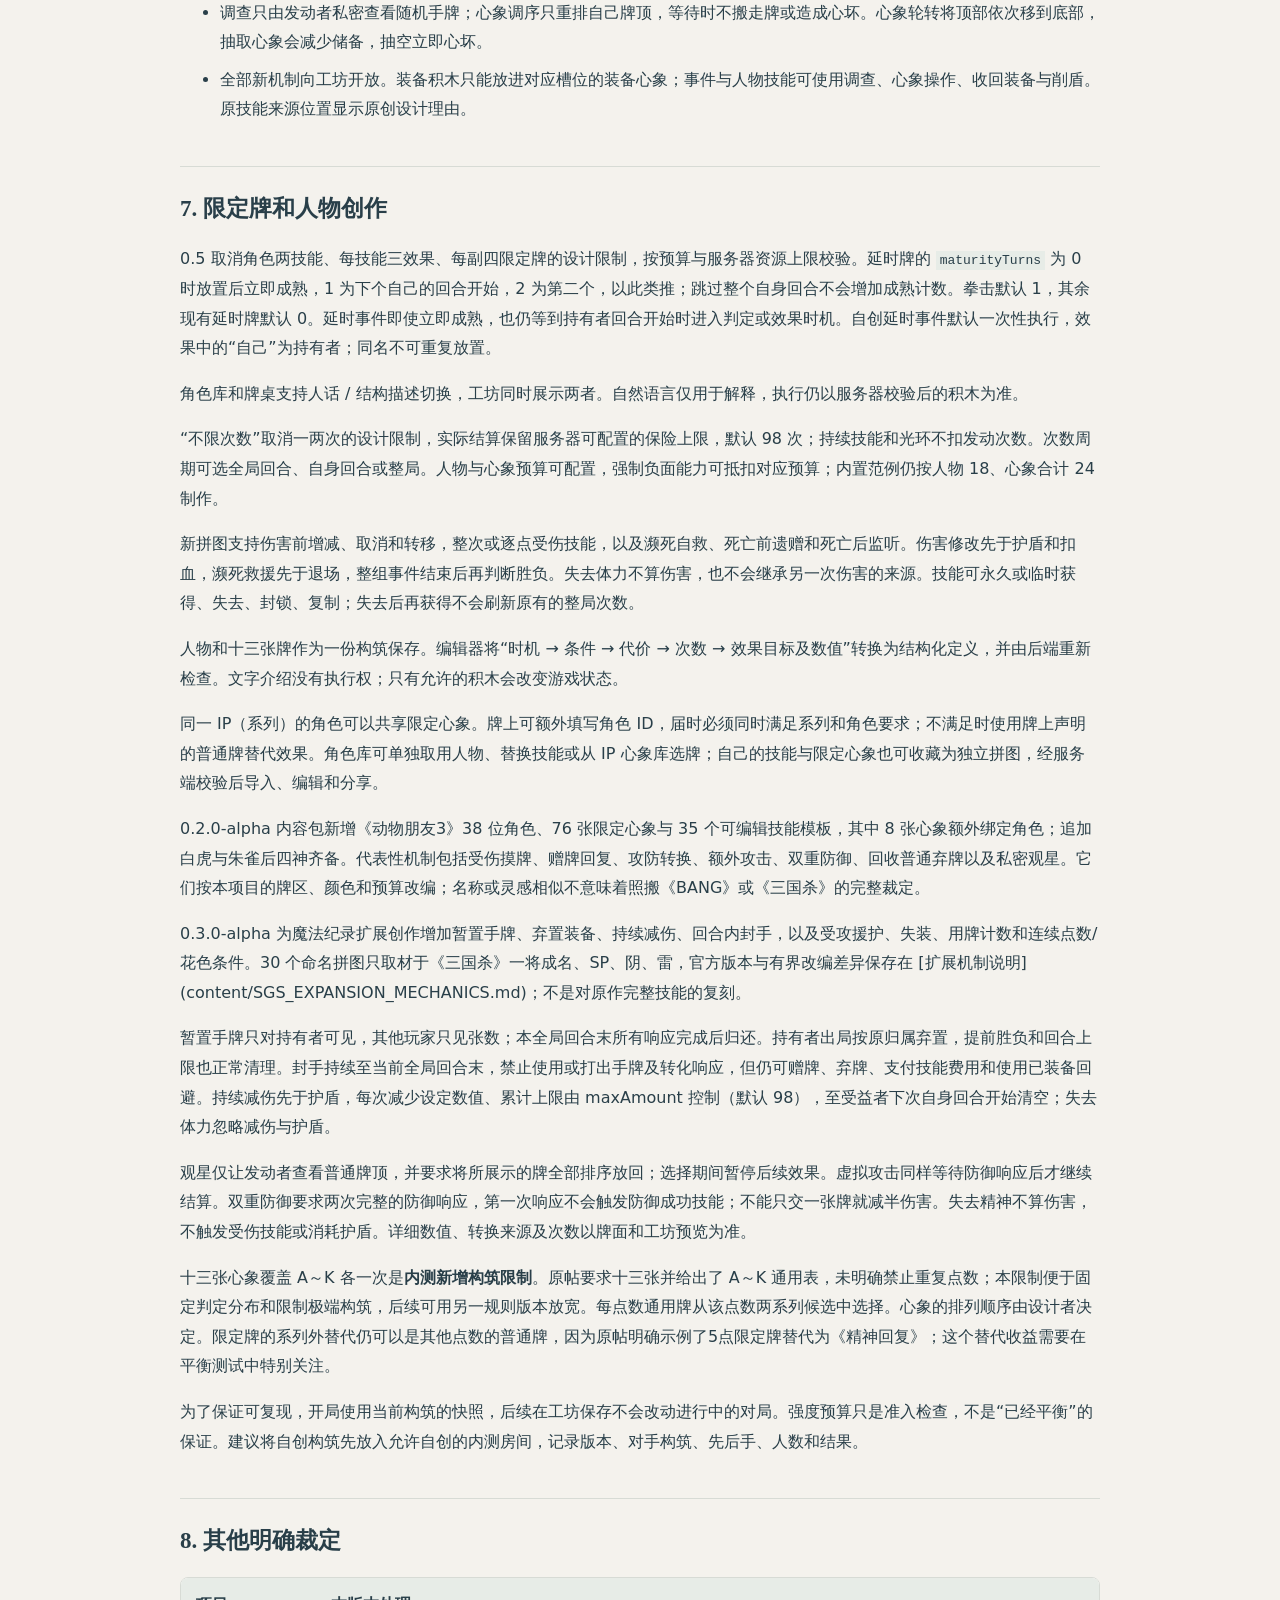
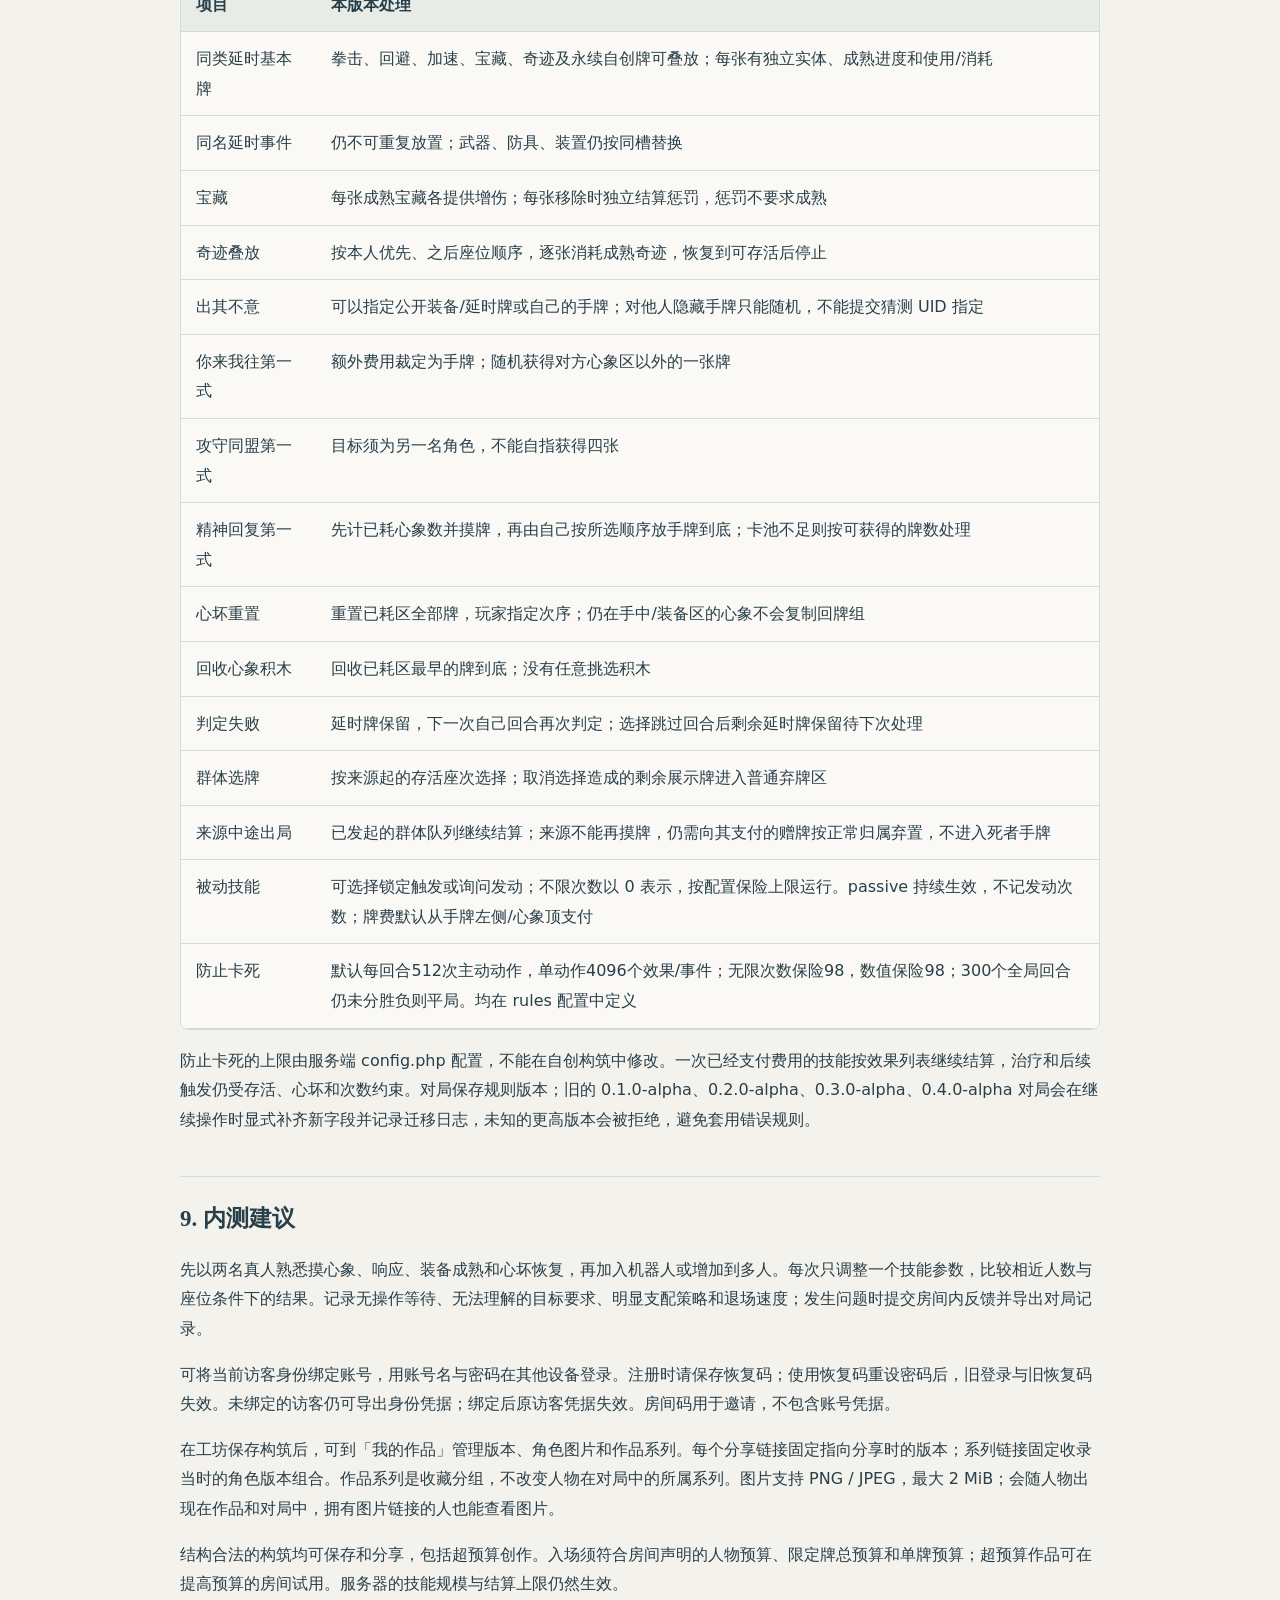
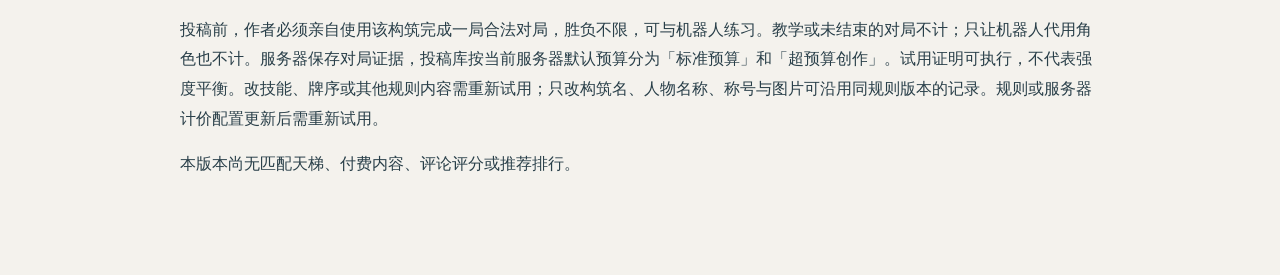
==== commit da6a698f: "Add accounts, immutable works, sharing, portraits, and publication flows" ====
--- a/public/rules.html
+++ b/public/rules.html
@@ -1 +1 @@
-<!doctype html><html lang="zh-CN"><head><meta charset="utf-8"><meta name="viewport" content="width=device-width,initial-scale=1"><title>完整内测规则 · 时空并错</title><style>body{margin:0;background:#f4f2ed;color:#293f49;font:16px/1.85 system-ui,"Microsoft YaHei",sans-serif}main{max-width:920px;margin:auto;padding:32px 22px 80px}a{color:#446778}h1,h2,h3{font-family:Georgia,"Songti SC",serif;line-height:1.45}h1{font-size:32px;margin-top:30px}h2{font-size:23px;margin-top:42px;border-top:1px solid #d7dbd5;padding-top:25px}p,li{overflow-wrap:anywhere}li{margin:8px 0}.table-wrap{overflow:auto;border:1px solid #d7dbd5;border-radius:8px}table{border-collapse:collapse;width:100%;background:#faf9f6}th,td{padding:12px 15px;border-bottom:1px solid #d7dbd5;vertical-align:top;text-align:left}th{background:#e7ece7}td:first-child{min-width:90px}code{font-size:13px;background:#e7ece7;padding:2px 4px}nav{font-size:14px;display:flex;justify-content:space-between}.stamp{color:#8c6054}@media(max-width:600px){h1{font-size:26px}main{padding:24px 18px 60px}table{font-size:14px}}@media print{nav{display:none}body{background:#fff}main{padding:0}h2{break-after:avoid}tr{break-inside:avoid}}</style></head><body><main><nav><a href="./#reference">← 返回游戏</a><span class="stamp">PLAYTEST / 0.6.0-alpha</span></nav><h1>时空并错：内测规则与原稿对照</h1><p>本项目基于设计者提供的<a href="https://number81.xyz/index.php?topic=3575.0" target="_blank" rel="noopener noreferrer">《时空并错（暂）》原帖</a>及本次补充说明。规则冻结标识以服务端 <code>Catalog::all()</code> 返回的 <code>rulesVersion</code> 为准。本文件将原设计与为数字对战补充的裁定分开；补充裁定是可讨论的产品决定，不代表原帖已经如此规定。</p><h2>1. 本次内测范围</h2><p>开放 2～6 人的<strong>冷暖对抗</strong>和<strong>系列对抗</strong>；真人与机器人可混合。机器人用于练习、验证交互，不是强度评估模型。普通牌池和模式胜利条件由服务器维护，创作者不能编辑。</p><p>「开始练习」可选择 1～5 名机器人，并逐一使用角色库中的完整构筑或房主自己保存的构筑，默认一名异色对手。机器人只向当前颜色不同的对手发起攻击或其他有害行动，避开同色角色，也不会主动使用会波及同色伙伴的群体伤害牌；翻面后重新判断。系列对抗还会避开同系列角色。该策略不改变胜利条件：冷暖同色可结盟，无色角色仍需独自存活，系列模式仍按系列判胜；没有可攻击的异色对手时机器人会结束出牌。</p><p>狼人模式原帖只写“参见三国杀”，没有确定身份比例、结算次序及跨阵营转换处理，暂未开放。天道轮回需要人物卡组、罪业预算、双将技能选择与更换等另一套完整流程，暂未开放；当前人物编辑器不把罪业当成强度预算。这两项不能作为已实现功能向内测玩家宣传。</p><h2>2. 保留的基础结构</h2><ul><li>普通牌是两副去掉大小王的扑克牌，共 104 张，严格使用原帖的花色与点数分布。A=1、J=11、Q=12、K=13；两副牌的每张实体都有独立编号。</li><li>开局每人获得五张普通手牌。普通牌使用后进入公共弃牌堆；牌堆耗尽时回收普通弃牌。</li><li>每人自带十三张<strong>预先排列</strong>的心象牌。开局后不可随意重排；取牌、弃置与判定按牌顶执行。摸牌时可用顶端心象替代一至两张普通摸牌。</li><li>每个点数的通用心象只能从原帖两个通用系列该点数的牌中选择，或改用限定心象。不能把十三个位置都改成《法力之泉》。限定牌要声明使用系列和不满足限定时的普通牌替代效果。</li><li>消耗的心象进入其所属玩家的已使用区，不进入公共弃牌堆。普通手牌被效果放入心象后，也遵守心象区域的处理规则。</li><li>背面心象耗尽时进入<strong>心坏</strong>：人物技能失效、攻击范围为零、不能回复精神。重新获得背面心象可解除心坏。</li><li>延时基本牌是持续放在人物旁的牌。同类可同时挂置多张，各自计算成熟与消耗。成熟回合可配置：拳击默认下个自己的回合成熟，其余现有延时基本牌默认立即成熟。</li></ul><h2>3. 名称与属性</h2><p>卡名统一使用《出其不意》，普通牌表中“出奇不意”为笔误。《防守》和《躲避》作为规则属性；实际卡名使用《防御》和《回避》。《防御》具有防守属性，《回避》同时具有防守与躲避属性。通常攻击可直接用手牌《防御》或《回避》响应，手牌《回避》如此使用后弃置，不额外摸牌；也可卸除成熟的装备《回避》响应并摸一张牌。《拳击》仍只能被已装备且成熟的《回避》取消，不能用手牌《回避》响应。《能量爆发》允许直接打出手中的防守/躲避牌。界面的牌面说明与标签是判定依据，不能依据名字包含哪个字推导能力。</p><h2>4. 精神、身体与颜色</h2><p>冷暖对抗中，身体对应体力上限。异色伤害积累相应颜色指示物，精神按当前颜色下有效指示物计算；同色不造成对冲，无色角色的异色指示物均计入精神损失。<strong>无色伤害直接削减身体上限</strong>，不能用普通精神回复凭空恢复上限。精神或身体归零都会触发退场检查。</p><p>冷暖角色可对自己使用与当前颜色相同的攻击牌，回复一点精神，不消耗本回合攻击次数。此用法只作用于自己，不能用来治疗同色伙伴；心坏或精神已满时不能发动。牌桌会直接提供「回复自己」操作。无色攻击不能自疗。上述规则仅适用于冷暖对抗。</p><p>有可用异色面的角色在精神归零而身体仍大于零时，自动使用一次翻面，保留已有颜色指示物并按新颜色重新计算精神；身体归零不能翻面存活。翻面后的阵营参与胜利判断。翻面后，原阵营仍存活玩家各摸等于当前异色存活角色数的普通牌。</p><p>《奇迹》明确提到“相对或绝对血量归零”，与一般回复只能减少指示物之间存在未定义处。0.5 修正裁定：成熟奇迹在退场前按本人优先、之后座位顺序自动救援；身体归零时可特别将身体恢复到救援量（自己2、他人1，上限为初始身体），再减少相应指示物。奇迹救援可以作用于心坏角色；一般治疗仍受心坏限制。这是<strong>奇迹的专门救援例外</strong>，其他回复不能恢复身体。救援后仍归零才继续翻面或退场检查。</p><p>系列对抗不使用冷暖抵消：所有伤害都表现为普通精神损伤，治疗减少损伤。颜色不会改变胜负关系，也不会把无色攻击变成削上限。</p><h2>5. 冻结的胜利条件</h2><p>冷色或暖色阵营使场上只剩己方颜色即获胜；无色角色必须成为唯一存活者。系列对抗中，场上只剩同一系列即该系列获胜。房间开局必须至少有两个互相竞争的阵营，不能创建开局即结束的对局。自创技能没有“修改胜利条件”“直接宣告胜利”“复活任意角色”的积木。</p><h2>6. 为内测补全的流程</h2><p>原帖未明确完整回合流程、基础攻击次数、距离、弃牌上限、判定失败去向、响应期限和部分选择的默认值。首版统一如下，最终精确动作名称可在游戏规则面板及 <code>docs/SKILLS.md</code> 中查阅：</p><ol><li>回合开始：重置本回合次数、处理到期延时牌与开始触发。</li><li>摸牌：默认获得两张，可选择用零、一、两张牌顶心象替代。</li><li>出牌：逐一使用手牌、人物主动技能或成熟的延时基本牌。基础每回合一次攻击，基础距离为存活座位环的最短距离，攻击范围为一。</li><li>弃牌：结束时手牌不得超过有效精神值，超出部分由玩家选择弃置。</li><li>转到下一位存活玩家。事件响应时先完成响应队列，不能插入无关行动。</li></ol><p>响应由服务器收集、核验和执行。普通操作默认无动作120秒超时（房间可设置30～300秒），响应窗最多45秒；有效行动会重新计算操作期限。超时以服务器策略选择默认响应，摸牌超时会摸普通牌并结束出牌，弃牌按手牌左侧默认顺序处理。房间中任一客户端的轮询会推动到期处理，因此不需要后台常驻程序。全体离线时没有进程空转，重新连接时恢复处理。机器人同样经过引擎的动作检查。</p><p>为避免原稿尚未界定的无限套娃，MVP 不提供任意插入堆栈或任意事件反制链；《攻守同盟》的事件取消与普通防守使用专门的响应窗。群体牌按存活座位顺序处理。创作者不能让技能再次触发同一个无限事件链。</p><h3>冒险王与真正装备心象（0.4.0-alpha）</h3><p>《冒险王》统一容纳卫斯理、原振侠、年轻人、亚洲之鹰罗开、浪子高达、女黑侠木兰花六个小说分支的 30 位角色；分支只作检索标签，游戏系列均为“冒险王”。每位角色两项技能、两张主题心象，完整资料和设计理由见 [内容手册](content/ADVENTURE_KING.md)。</p><ul><li>60 张主题心象中 22 张为真正装备。武器、防具、装置各一槽；同槽替换会弃去旧件并结算失去装备。延时基本牌仍保持原有成熟/卸除规则，不占这三个槽。</li><li>装备范围与受攻距离立即生效；周期补牌与护盾从下次自己的回合开始提供，先清旧盾再补装备盾。武器每个自己回合周期至多一次增伤，护盾全抵消也消耗次数，拆装不刷新。</li><li>真正装备自身无主动卸除按钮，可以被技能拆除或收回。离场停止持续加成和未来周期收益，已获得的手牌/护盾保留。心坏仍将攻击范围固定为 0，但不关闭装备的其他能力。</li><li>系列/角色不匹配仍按牌面替代类型使用；借来、收回、替换均保留实体牌的原心象所有者。收回宝藏仍要承受卸除伤害。</li><li>调查只由发动者私密查看随机手牌；心象调序只重排自己牌顶，等待时不搬走牌或造成心坏。心象轮转将顶部依次移到底部，抽取心象会减少储备，抽空立即心坏。</li><li>全部新机制向工坊开放。装备积木只能放进对应槽位的装备心象；事件与人物技能可使用调查、心象操作、收回装备与削盾。原技能来源位置显示原创设计理由。</li></ul><h2>7. 限定牌和人物创作</h2><p>0.5 取消角色两技能、每技能三效果、每副四限定牌的设计限制，按预算与服务器资源上限校验。延时牌的 <code>maturityTurns</code> 为 0 时放置后立即成熟，1 为下个自己的回合开始，2 为第二个，以此类推；跳过整个自身回合不会增加成熟计数。拳击默认 1，其余现有延时牌默认 0。延时事件即使立即成熟，也仍等到持有者回合开始时进入判定或效果时机。自创延时事件默认一次性执行，效果中的“自己”为持有者；同名不可重复放置。</p><p>角色库和牌桌支持人话 / 结构描述切换，工坊同时展示两者。自然语言仅用于解释，执行仍以服务器校验后的积木为准。</p><p>“不限次数”取消一两次的设计限制，实际结算保留服务器可配置的保险上限，默认 98 次；持续技能和光环不扣发动次数。次数周期可选全局回合、自身回合或整局。人物与心象预算可配置，强制负面能力可抵扣对应预算；内置范例仍按人物 18、心象合计 24 制作。</p><p>新拼图支持伤害前增减、取消和转移，整次或逐点受伤技能，以及濒死自救、死亡前遗赠和死亡后监听。伤害修改先于护盾和扣血，濒死救援先于退场，整组事件结束后再判断胜负。失去体力不算伤害，也不会继承另一次伤害的来源。技能可永久或临时获得、失去、封锁、复制；失去后再获得不会刷新原有的整局次数。</p><p>人物和十三张牌作为一份构筑保存。编辑器将“时机 → 条件 → 代价 → 次数 → 效果目标及数值”转换为结构化定义，并由后端重新检查。文字介绍没有执行权；只有允许的积木会改变游戏状态。</p><p>同一 IP（系列）的角色可以共享限定心象。牌上可额外填写角色 ID，届时必须同时满足系列和角色要求；不满足时使用牌上声明的普通牌替代效果。角色库可单独取用人物、替换技能或从 IP 心象库选牌；自己的技能与限定心象也可收藏为独立拼图，经服务端校验后导入、编辑和分享。</p><p>0.2.0-alpha 内容包新增《动物朋友3》38 位角色、76 张限定心象与 35 个可编辑技能模板，其中 8 张心象额外绑定角色；追加白虎与朱雀后四神齐备。代表性机制包括受伤摸牌、赠牌回复、攻防转换、额外攻击、双重防御、回收普通弃牌以及私密观星。它们按本项目的牌区、颜色和预算改编；名称或灵感相似不意味着照搬《BANG》或《三国杀》的完整裁定。</p><p>0.3.0-alpha 为魔法纪录扩展创作增加暂置手牌、弃置装备、持续减伤、回合内封手，以及受攻援护、失装、用牌计数和连续点数/花色条件。30 个命名拼图只取材于《三国杀》一将成名、SP、阴、雷，官方版本与有界改编差异保存在 [扩展机制说明](content/SGS_EXPANSION_MECHANICS.md)；不是对原作完整技能的复刻。</p><p>暂置手牌只对持有者可见，其他玩家只见张数；本全局回合末所有响应完成后归还。持有者出局按原归属弃置，提前胜负和回合上限也正常清理。封手持续至当前全局回合末，禁止使用或打出手牌及转化响应，但仍可赠牌、弃牌、支付技能费用和使用已装备回避。持续减伤先于护盾，每次减少设定数值、累计上限由 maxAmount 控制（默认 98），至受益者下次自身回合开始清空；失去体力忽略减伤与护盾。</p><p>观星仅让发动者查看普通牌顶，并要求将所展示的牌全部排序放回；选择期间暂停后续效果。虚拟攻击同样等待防御响应后才继续结算。双重防御要求两次完整的防御响应，第一次响应不会触发防御成功技能；不能只交一张牌就减半伤害。失去精神不算伤害，不触发受伤技能或消耗护盾。详细数值、转换来源及次数以牌面和工坊预览为准。</p><p>十三张心象覆盖 A～K 各一次是<strong>内测新增构筑限制</strong>。原帖要求十三张并给出了 A～K 通用表，未明确禁止重复点数；本限制便于固定判定分布和限制极端构筑，后续可用另一规则版本放宽。每点数通用牌从该点数两系列候选中选择。心象的排列顺序由设计者决定。限定牌的系列外替代仍可以是其他点数的普通牌，因为原帖明确示例了5点限定牌替代为《精神回复》；这个替代收益需要在平衡测试中特别关注。</p><p>为了保证可复现，开局使用当前构筑的快照，后续在工坊保存不会改动进行中的对局。强度预算只是准入检查，不是“已经平衡”的保证。建议将自创构筑先放入允许自创的内测房间，记录版本、对手构筑、先后手、人数和结果。</p><h2>8. 其他明确裁定</h2><div class="table-wrap"><table><thead><tr><th>项目</th><th>本版本处理</th></tr></thead><tbody><tr><td>同类延时基本牌</td><td>拳击、回避、加速、宝藏、奇迹及永续自创牌可叠放；每张有独立实体、成熟进度和使用/消耗</td></tr><tr><td>同名延时事件</td><td>仍不可重复放置；武器、防具、装置仍按同槽替换</td></tr><tr><td>宝藏</td><td>每张成熟宝藏各提供增伤；每张移除时独立结算惩罚，惩罚不要求成熟</td></tr><tr><td>奇迹叠放</td><td>按本人优先、之后座位顺序，逐张消耗成熟奇迹，恢复到可存活后停止</td></tr><tr><td>出其不意</td><td>可以指定公开装备/延时牌或自己的手牌；对他人隐藏手牌只能随机，不能提交猜测 UID 指定</td></tr><tr><td>你来我往第一式</td><td>额外费用裁定为手牌；随机获得对方心象区以外的一张牌</td></tr><tr><td>攻守同盟第一式</td><td>目标须为另一名角色，不能自指获得四张</td></tr><tr><td>精神回复第一式</td><td>先计已耗心象数并摸牌，再由自己按所选顺序放手牌到底；卡池不足则按可获得的牌数处理</td></tr><tr><td>心坏重置</td><td>重置已耗区全部牌，玩家指定次序；仍在手中/装备区的心象不会复制回牌组</td></tr><tr><td>回收心象积木</td><td>回收已耗区最早的牌到底；没有任意挑选积木</td></tr><tr><td>判定失败</td><td>延时牌保留，下一次自己回合再次判定；选择跳过回合后剩余延时牌保留待下次处理</td></tr><tr><td>群体选牌</td><td>按来源起的存活座次选择；取消选择造成的剩余展示牌进入普通弃牌区</td></tr><tr><td>来源中途出局</td><td>已发起的群体队列继续结算；来源不能再摸牌，仍需向其支付的赠牌按正常归属弃置，不进入死者手牌</td></tr><tr><td>被动技能</td><td>可选择锁定触发或询问发动；不限次数以 0 表示，按配置保险上限运行。passive 持续生效，不记发动次数；牌费默认从手牌左侧/心象顶支付</td></tr><tr><td>防止卡死</td><td>默认每回合512次主动动作，单动作4096个效果/事件；无限次数保险98，数值保险98；300个全局回合仍未分胜负则平局。均在 rules 配置中定义</td></tr></tbody></table></div><p>防止卡死的上限由服务端 config.php 配置，不能在自创构筑中修改。一次已经支付费用的技能按效果列表继续结算，治疗和后续触发仍受存活、心坏和次数约束。对局保存规则版本；旧的 0.1.0-alpha、0.2.0-alpha、0.3.0-alpha、0.4.0-alpha 对局会在继续操作时显式补齐新字段并记录迁移日志，未知的更高版本会被拒绝，避免套用错误规则。</p><h2>9. 内测建议</h2><p>先以两名真人熟悉摸心象、响应、装备成熟和心坏恢复，再加入机器人或增加到多人。每次只调整一个技能参数，比较相近人数与座位条件下的结果。记录无操作等待、无法理解的目标要求、明显支配策略和退场速度；发生问题时提交房间内反馈并导出对局记录。</p><p>本版本没有匹配天梯、账号密码系统、付费内容或公开自创牌市场。访问凭证相当于内测席位钥匙，应通过自己的浏览器保存；房间码用于邀请。</p></main></body></html>+<!doctype html><html lang="zh-CN"><head><meta charset="utf-8"><meta name="viewport" content="width=device-width,initial-scale=1"><title>完整内测规则 · 时空并错</title><style>body{margin:0;background:#f4f2ed;color:#293f49;font:16px/1.85 system-ui,"Microsoft YaHei",sans-serif}main{max-width:920px;margin:auto;padding:32px 22px 80px}a{color:#446778}h1,h2,h3{font-family:Georgia,"Songti SC",serif;line-height:1.45}h1{font-size:32px;margin-top:30px}h2{font-size:23px;margin-top:42px;border-top:1px solid #d7dbd5;padding-top:25px}p,li{overflow-wrap:anywhere}li{margin:8px 0}.table-wrap{overflow:auto;border:1px solid #d7dbd5;border-radius:8px}table{border-collapse:collapse;width:100%;background:#faf9f6}th,td{padding:12px 15px;border-bottom:1px solid #d7dbd5;vertical-align:top;text-align:left}th{background:#e7ece7}td:first-child{min-width:90px}code{font-size:13px;background:#e7ece7;padding:2px 4px}nav{font-size:14px;display:flex;justify-content:space-between}.stamp{color:#8c6054}@media(max-width:600px){h1{font-size:26px}main{padding:24px 18px 60px}table{font-size:14px}}@media print{nav{display:none}body{background:#fff}main{padding:0}h2{break-after:avoid}tr{break-inside:avoid}}</style></head><body><main><nav><a href="./#reference">← 返回游戏</a><span class="stamp">PLAYTEST / 0.6.0-alpha</span></nav><h1>时空并错：内测规则与原稿对照</h1><p>本项目基于设计者提供的<a href="https://number81.xyz/index.php?topic=3575.0" target="_blank" rel="noopener noreferrer">《时空并错（暂）》原帖</a>及本次补充说明。规则冻结标识以服务端 <code>Catalog::all()</code> 返回的 <code>rulesVersion</code> 为准。本文件将原设计与为数字对战补充的裁定分开；补充裁定是可讨论的产品决定，不代表原帖已经如此规定。</p><h2>1. 本次内测范围</h2><p>开放 2～6 人的<strong>冷暖对抗</strong>和<strong>系列对抗</strong>；真人与机器人可混合。机器人用于练习、验证交互，不是强度评估模型。普通牌池和模式胜利条件由服务器维护，创作者不能编辑。</p><p>「开始练习」可选择 1～5 名机器人，并逐一使用角色库中的完整构筑或房主自己保存的构筑，默认一名异色对手。机器人只向当前颜色不同的对手发起攻击或其他有害行动，避开同色角色，也不会主动使用会波及同色伙伴的群体伤害牌；翻面后重新判断。系列对抗还会避开同系列角色。该策略不改变胜利条件：冷暖同色可结盟，无色角色仍需独自存活，系列模式仍按系列判胜；没有可攻击的异色对手时机器人会结束出牌。</p><p>狼人模式原帖只写“参见三国杀”，没有确定身份比例、结算次序及跨阵营转换处理，暂未开放。天道轮回需要人物卡组、罪业预算、双将技能选择与更换等另一套完整流程，暂未开放；当前人物编辑器不把罪业当成强度预算。这两项不能作为已实现功能向内测玩家宣传。</p><h2>2. 保留的基础结构</h2><ul><li>普通牌是两副去掉大小王的扑克牌，共 104 张，严格使用原帖的花色与点数分布。A=1、J=11、Q=12、K=13；两副牌的每张实体都有独立编号。</li><li>开局每人获得五张普通手牌。普通牌使用后进入公共弃牌堆；牌堆耗尽时回收普通弃牌。</li><li>每人自带十三张<strong>预先排列</strong>的心象牌。开局后不可随意重排；取牌、弃置与判定按牌顶执行。摸牌时可用顶端心象替代一至两张普通摸牌。</li><li>每个点数的通用心象只能从原帖两个通用系列该点数的牌中选择，或改用限定心象。不能把十三个位置都改成《法力之泉》。限定牌要声明使用系列和不满足限定时的普通牌替代效果。</li><li>消耗的心象进入其所属玩家的已使用区，不进入公共弃牌堆。普通手牌被效果放入心象后，也遵守心象区域的处理规则。</li><li>背面心象耗尽时进入<strong>心坏</strong>：人物技能失效、攻击范围为零、不能回复精神。重新获得背面心象可解除心坏。</li><li>延时基本牌是持续放在人物旁的牌。同类可同时挂置多张，各自计算成熟与消耗。成熟回合可配置：拳击默认下个自己的回合成熟，其余现有延时基本牌默认立即成熟。</li></ul><h2>3. 名称与属性</h2><p>卡名统一使用《出其不意》，普通牌表中“出奇不意”为笔误。《防守》和《躲避》作为规则属性；实际卡名使用《防御》和《回避》。《防御》具有防守属性，《回避》同时具有防守与躲避属性。通常攻击可直接用手牌《防御》或《回避》响应，手牌《回避》如此使用后弃置，不额外摸牌；也可卸除成熟的装备《回避》响应并摸一张牌。《拳击》仍只能被已装备且成熟的《回避》取消，不能用手牌《回避》响应。《能量爆发》允许直接打出手中的防守/躲避牌。界面的牌面说明与标签是判定依据，不能依据名字包含哪个字推导能力。</p><h2>4. 精神、身体与颜色</h2><p>冷暖对抗中，身体对应体力上限。异色伤害积累相应颜色指示物，精神按当前颜色下有效指示物计算；同色不造成对冲，无色角色的异色指示物均计入精神损失。<strong>无色伤害直接削减身体上限</strong>，不能用普通精神回复凭空恢复上限。精神或身体归零都会触发退场检查。</p><p>冷暖角色可对自己使用与当前颜色相同的攻击牌，回复一点精神，不消耗本回合攻击次数。此用法只作用于自己，不能用来治疗同色伙伴；心坏或精神已满时不能发动。牌桌会直接提供「回复自己」操作。无色攻击不能自疗。上述规则仅适用于冷暖对抗。</p><p>有可用异色面的角色在精神归零而身体仍大于零时，自动使用一次翻面，保留已有颜色指示物并按新颜色重新计算精神；身体归零不能翻面存活。翻面后的阵营参与胜利判断。翻面后，原阵营仍存活玩家各摸等于当前异色存活角色数的普通牌。</p><p>《奇迹》明确提到“相对或绝对血量归零”，与一般回复只能减少指示物之间存在未定义处。0.5 修正裁定：成熟奇迹在退场前按本人优先、之后座位顺序自动救援；身体归零时可特别将身体恢复到救援量（自己2、他人1，上限为初始身体），再减少相应指示物。奇迹救援可以作用于心坏角色；一般治疗仍受心坏限制。这是<strong>奇迹的专门救援例外</strong>，其他回复不能恢复身体。救援后仍归零才继续翻面或退场检查。</p><p>系列对抗不使用冷暖抵消：所有伤害都表现为普通精神损伤，治疗减少损伤。颜色不会改变胜负关系，也不会把无色攻击变成削上限。</p><h2>5. 冻结的胜利条件</h2><p>冷色或暖色阵营使场上只剩己方颜色即获胜；无色角色必须成为唯一存活者。系列对抗中，场上只剩同一系列即该系列获胜。房间开局必须至少有两个互相竞争的阵营，不能创建开局即结束的对局。自创技能没有“修改胜利条件”“直接宣告胜利”“复活任意角色”的积木。</p><h2>6. 为内测补全的流程</h2><p>原帖未明确完整回合流程、基础攻击次数、距离、弃牌上限、判定失败去向、响应期限和部分选择的默认值。首版统一如下，最终精确动作名称可在游戏规则面板及 <code>docs/SKILLS.md</code> 中查阅：</p><ol><li>回合开始：重置本回合次数、处理到期延时牌与开始触发。</li><li>摸牌：默认获得两张，可选择用零、一、两张牌顶心象替代。</li><li>出牌：逐一使用手牌、人物主动技能或成熟的延时基本牌。基础每回合一次攻击，基础距离为存活座位环的最短距离，攻击范围为一。</li><li>弃牌：结束时手牌不得超过有效精神值，超出部分由玩家选择弃置。</li><li>转到下一位存活玩家。事件响应时先完成响应队列，不能插入无关行动。</li></ol><p>响应由服务器收集、核验和执行。普通操作默认无动作120秒超时（房间可设置30～300秒），响应窗最多45秒；有效行动会重新计算操作期限。超时以服务器策略选择默认响应，摸牌超时会摸普通牌并结束出牌，弃牌按手牌左侧默认顺序处理。房间中任一客户端的轮询会推动到期处理，因此不需要后台常驻程序。全体离线时没有进程空转，重新连接时恢复处理。机器人同样经过引擎的动作检查。</p><p>为避免原稿尚未界定的无限套娃，MVP 不提供任意插入堆栈或任意事件反制链；《攻守同盟》的事件取消与普通防守使用专门的响应窗。群体牌按存活座位顺序处理。创作者不能让技能再次触发同一个无限事件链。</p><h3>冒险王与真正装备心象（0.4.0-alpha）</h3><p>《冒险王》统一容纳卫斯理、原振侠、年轻人、亚洲之鹰罗开、浪子高达、女黑侠木兰花六个小说分支的 30 位角色；分支只作检索标签，游戏系列均为“冒险王”。每位角色两项技能、两张主题心象，完整资料和设计理由见 [内容手册](content/ADVENTURE_KING.md)。</p><ul><li>60 张主题心象中 22 张为真正装备。武器、防具、装置各一槽；同槽替换会弃去旧件并结算失去装备。延时基本牌仍保持原有成熟/卸除规则，不占这三个槽。</li><li>装备范围与受攻距离立即生效；周期补牌与护盾从下次自己的回合开始提供，先清旧盾再补装备盾。武器每个自己回合周期至多一次增伤，护盾全抵消也消耗次数，拆装不刷新。</li><li>真正装备自身无主动卸除按钮，可以被技能拆除或收回。离场停止持续加成和未来周期收益，已获得的手牌/护盾保留。心坏仍将攻击范围固定为 0，但不关闭装备的其他能力。</li><li>系列/角色不匹配仍按牌面替代类型使用；借来、收回、替换均保留实体牌的原心象所有者。收回宝藏仍要承受卸除伤害。</li><li>调查只由发动者私密查看随机手牌；心象调序只重排自己牌顶，等待时不搬走牌或造成心坏。心象轮转将顶部依次移到底部，抽取心象会减少储备，抽空立即心坏。</li><li>全部新机制向工坊开放。装备积木只能放进对应槽位的装备心象；事件与人物技能可使用调查、心象操作、收回装备与削盾。原技能来源位置显示原创设计理由。</li></ul><h2>7. 限定牌和人物创作</h2><p>0.5 取消角色两技能、每技能三效果、每副四限定牌的设计限制，按预算与服务器资源上限校验。延时牌的 <code>maturityTurns</code> 为 0 时放置后立即成熟，1 为下个自己的回合开始，2 为第二个，以此类推；跳过整个自身回合不会增加成熟计数。拳击默认 1，其余现有延时牌默认 0。延时事件即使立即成熟，也仍等到持有者回合开始时进入判定或效果时机。自创延时事件默认一次性执行，效果中的“自己”为持有者；同名不可重复放置。</p><p>角色库和牌桌支持人话 / 结构描述切换，工坊同时展示两者。自然语言仅用于解释，执行仍以服务器校验后的积木为准。</p><p>“不限次数”取消一两次的设计限制，实际结算保留服务器可配置的保险上限，默认 98 次；持续技能和光环不扣发动次数。次数周期可选全局回合、自身回合或整局。人物与心象预算可配置，强制负面能力可抵扣对应预算；内置范例仍按人物 18、心象合计 24 制作。</p><p>新拼图支持伤害前增减、取消和转移，整次或逐点受伤技能，以及濒死自救、死亡前遗赠和死亡后监听。伤害修改先于护盾和扣血，濒死救援先于退场，整组事件结束后再判断胜负。失去体力不算伤害，也不会继承另一次伤害的来源。技能可永久或临时获得、失去、封锁、复制；失去后再获得不会刷新原有的整局次数。</p><p>人物和十三张牌作为一份构筑保存。编辑器将“时机 → 条件 → 代价 → 次数 → 效果目标及数值”转换为结构化定义，并由后端重新检查。文字介绍没有执行权；只有允许的积木会改变游戏状态。</p><p>同一 IP（系列）的角色可以共享限定心象。牌上可额外填写角色 ID，届时必须同时满足系列和角色要求；不满足时使用牌上声明的普通牌替代效果。角色库可单独取用人物、替换技能或从 IP 心象库选牌；自己的技能与限定心象也可收藏为独立拼图，经服务端校验后导入、编辑和分享。</p><p>0.2.0-alpha 内容包新增《动物朋友3》38 位角色、76 张限定心象与 35 个可编辑技能模板，其中 8 张心象额外绑定角色；追加白虎与朱雀后四神齐备。代表性机制包括受伤摸牌、赠牌回复、攻防转换、额外攻击、双重防御、回收普通弃牌以及私密观星。它们按本项目的牌区、颜色和预算改编；名称或灵感相似不意味着照搬《BANG》或《三国杀》的完整裁定。</p><p>0.3.0-alpha 为魔法纪录扩展创作增加暂置手牌、弃置装备、持续减伤、回合内封手，以及受攻援护、失装、用牌计数和连续点数/花色条件。30 个命名拼图只取材于《三国杀》一将成名、SP、阴、雷，官方版本与有界改编差异保存在 [扩展机制说明](content/SGS_EXPANSION_MECHANICS.md)；不是对原作完整技能的复刻。</p><p>暂置手牌只对持有者可见，其他玩家只见张数；本全局回合末所有响应完成后归还。持有者出局按原归属弃置，提前胜负和回合上限也正常清理。封手持续至当前全局回合末，禁止使用或打出手牌及转化响应，但仍可赠牌、弃牌、支付技能费用和使用已装备回避。持续减伤先于护盾，每次减少设定数值、累计上限由 maxAmount 控制（默认 98），至受益者下次自身回合开始清空；失去体力忽略减伤与护盾。</p><p>观星仅让发动者查看普通牌顶，并要求将所展示的牌全部排序放回；选择期间暂停后续效果。虚拟攻击同样等待防御响应后才继续结算。双重防御要求两次完整的防御响应，第一次响应不会触发防御成功技能；不能只交一张牌就减半伤害。失去精神不算伤害，不触发受伤技能或消耗护盾。详细数值、转换来源及次数以牌面和工坊预览为准。</p><p>十三张心象覆盖 A～K 各一次是<strong>内测新增构筑限制</strong>。原帖要求十三张并给出了 A～K 通用表，未明确禁止重复点数；本限制便于固定判定分布和限制极端构筑，后续可用另一规则版本放宽。每点数通用牌从该点数两系列候选中选择。心象的排列顺序由设计者决定。限定牌的系列外替代仍可以是其他点数的普通牌，因为原帖明确示例了5点限定牌替代为《精神回复》；这个替代收益需要在平衡测试中特别关注。</p><p>为了保证可复现，开局使用当前构筑的快照，后续在工坊保存不会改动进行中的对局。强度预算只是准入检查，不是“已经平衡”的保证。建议将自创构筑先放入允许自创的内测房间，记录版本、对手构筑、先后手、人数和结果。</p><h2>8. 其他明确裁定</h2><div class="table-wrap"><table><thead><tr><th>项目</th><th>本版本处理</th></tr></thead><tbody><tr><td>同类延时基本牌</td><td>拳击、回避、加速、宝藏、奇迹及永续自创牌可叠放；每张有独立实体、成熟进度和使用/消耗</td></tr><tr><td>同名延时事件</td><td>仍不可重复放置；武器、防具、装置仍按同槽替换</td></tr><tr><td>宝藏</td><td>每张成熟宝藏各提供增伤；每张移除时独立结算惩罚，惩罚不要求成熟</td></tr><tr><td>奇迹叠放</td><td>按本人优先、之后座位顺序，逐张消耗成熟奇迹，恢复到可存活后停止</td></tr><tr><td>出其不意</td><td>可以指定公开装备/延时牌或自己的手牌；对他人隐藏手牌只能随机，不能提交猜测 UID 指定</td></tr><tr><td>你来我往第一式</td><td>额外费用裁定为手牌；随机获得对方心象区以外的一张牌</td></tr><tr><td>攻守同盟第一式</td><td>目标须为另一名角色，不能自指获得四张</td></tr><tr><td>精神回复第一式</td><td>先计已耗心象数并摸牌，再由自己按所选顺序放手牌到底；卡池不足则按可获得的牌数处理</td></tr><tr><td>心坏重置</td><td>重置已耗区全部牌，玩家指定次序；仍在手中/装备区的心象不会复制回牌组</td></tr><tr><td>回收心象积木</td><td>回收已耗区最早的牌到底；没有任意挑选积木</td></tr><tr><td>判定失败</td><td>延时牌保留，下一次自己回合再次判定；选择跳过回合后剩余延时牌保留待下次处理</td></tr><tr><td>群体选牌</td><td>按来源起的存活座次选择；取消选择造成的剩余展示牌进入普通弃牌区</td></tr><tr><td>来源中途出局</td><td>已发起的群体队列继续结算；来源不能再摸牌，仍需向其支付的赠牌按正常归属弃置，不进入死者手牌</td></tr><tr><td>被动技能</td><td>可选择锁定触发或询问发动；不限次数以 0 表示，按配置保险上限运行。passive 持续生效，不记发动次数；牌费默认从手牌左侧/心象顶支付</td></tr><tr><td>防止卡死</td><td>默认每回合512次主动动作，单动作4096个效果/事件；无限次数保险98，数值保险98；300个全局回合仍未分胜负则平局。均在 rules 配置中定义</td></tr></tbody></table></div><p>防止卡死的上限由服务端 config.php 配置，不能在自创构筑中修改。一次已经支付费用的技能按效果列表继续结算，治疗和后续触发仍受存活、心坏和次数约束。对局保存规则版本；旧的 0.1.0-alpha、0.2.0-alpha、0.3.0-alpha、0.4.0-alpha 对局会在继续操作时显式补齐新字段并记录迁移日志，未知的更高版本会被拒绝，避免套用错误规则。</p><h2>9. 内测建议</h2><p>先以两名真人熟悉摸心象、响应、装备成熟和心坏恢复，再加入机器人或增加到多人。每次只调整一个技能参数，比较相近人数与座位条件下的结果。记录无操作等待、无法理解的目标要求、明显支配策略和退场速度；发生问题时提交房间内反馈并导出对局记录。</p><p>可将当前访客身份绑定账号，用账号名与密码在其他设备登录。注册时请保存恢复码；使用恢复码重设密码后，旧登录与旧恢复码失效。未绑定的访客仍可导出身份凭据；绑定后原访客凭据失效。房间码用于邀请，不包含账号凭据。</p><p>在工坊保存构筑后，可到「我的作品」管理版本、角色图片和作品系列。每个分享链接固定指向分享时的版本；系列链接固定收录当时的角色版本组合。作品系列是收藏分组，不改变人物在对局中的所属系列。图片支持 PNG / JPEG，最大 2 MiB；会随人物出现在作品和对局中，拥有图片链接的人也能查看图片。</p><p>结构合法的构筑均可保存和分享，包括超预算创作。入场须符合房间声明的人物预算、限定牌总预算和单牌预算；超预算作品可在提高预算的房间试用。服务器的技能规模与结算上限仍然生效。</p><p>投稿前，作者必须亲自使用该构筑完成一局合法对局，胜负不限，可与机器人练习。教学或未结束的对局不计；只让机器人代用角色也不计。服务器保存对局证据，投稿库按当前服务器默认预算分为「标准预算」和「超预算创作」。试用证明可执行，不代表强度平衡。改技能、牌序或其他规则内容需重新试用；只改构筑名、人物名称、称号与图片可沿用同规则版本的记录。规则或服务器计价配置更新后需重新试用。</p><p>本版本尚无匹配天梯、付费内容、评论评分或推荐排行。</p></main></body></html>
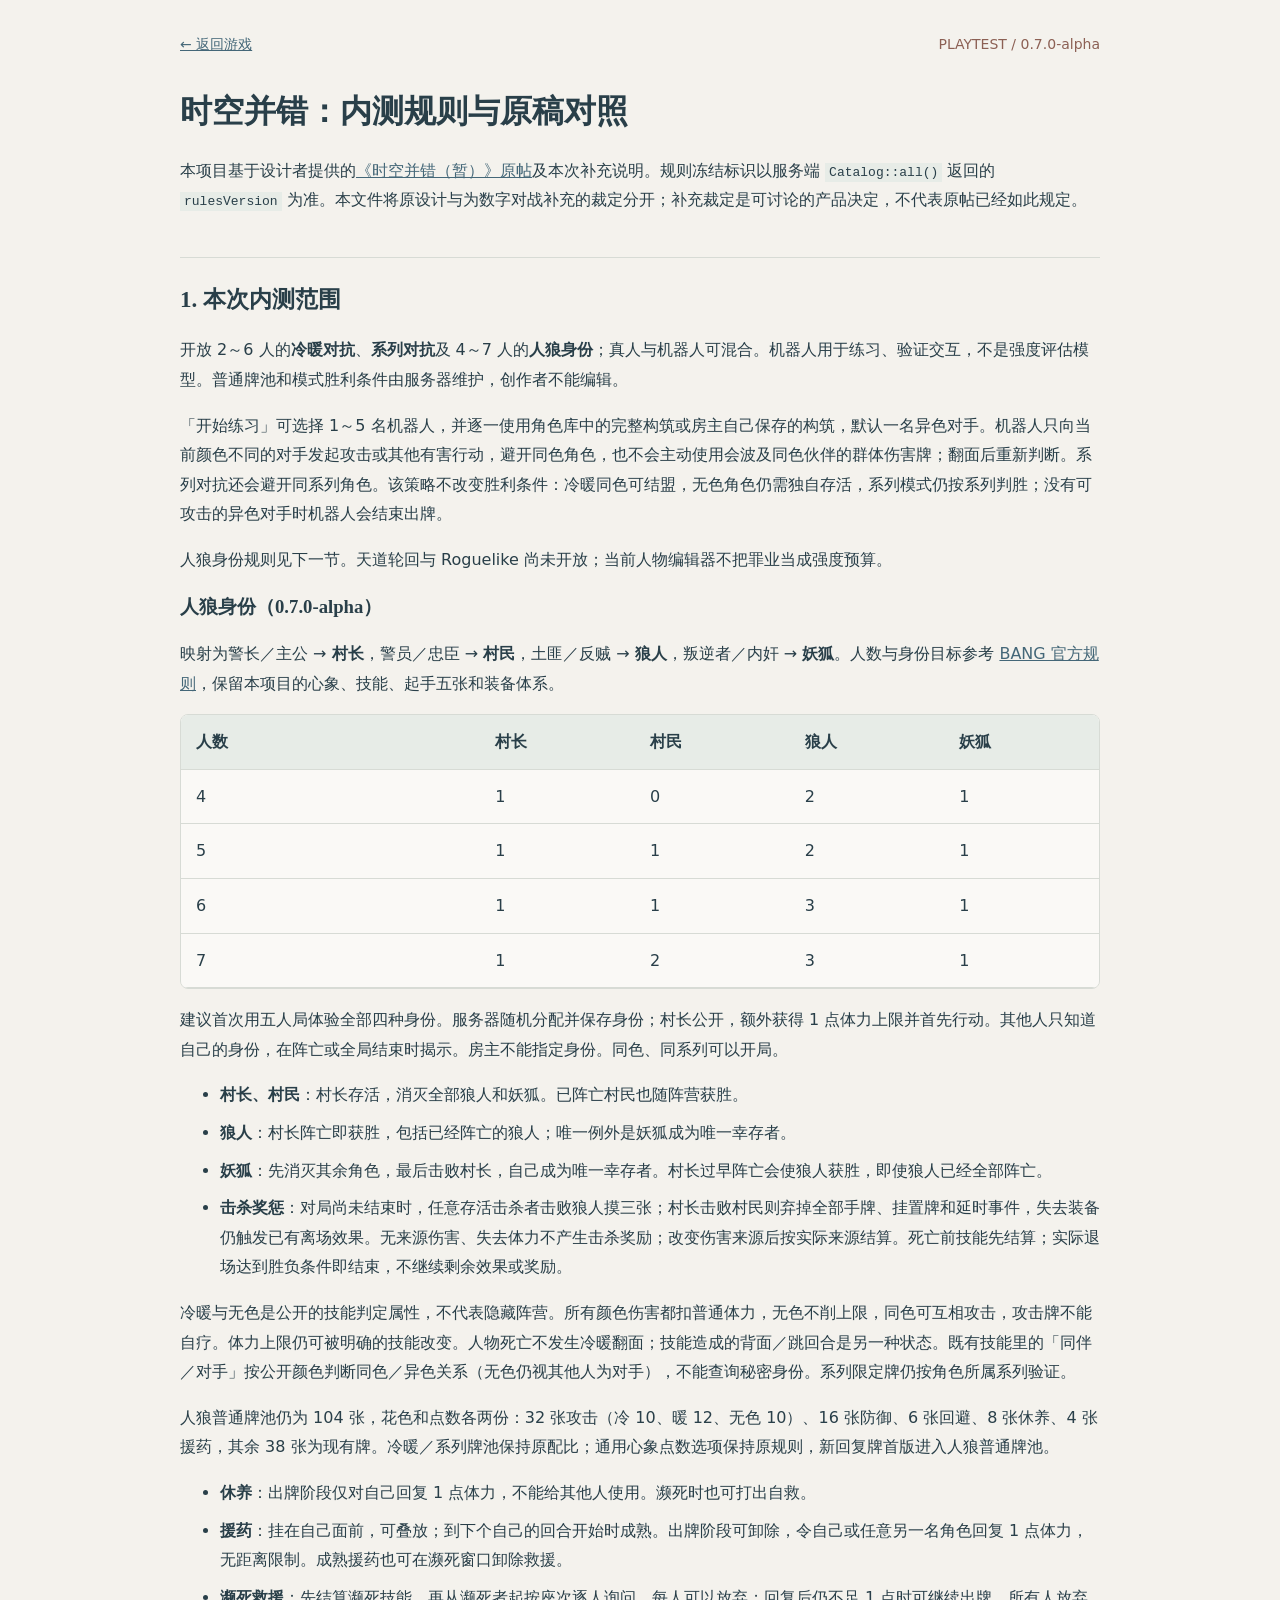
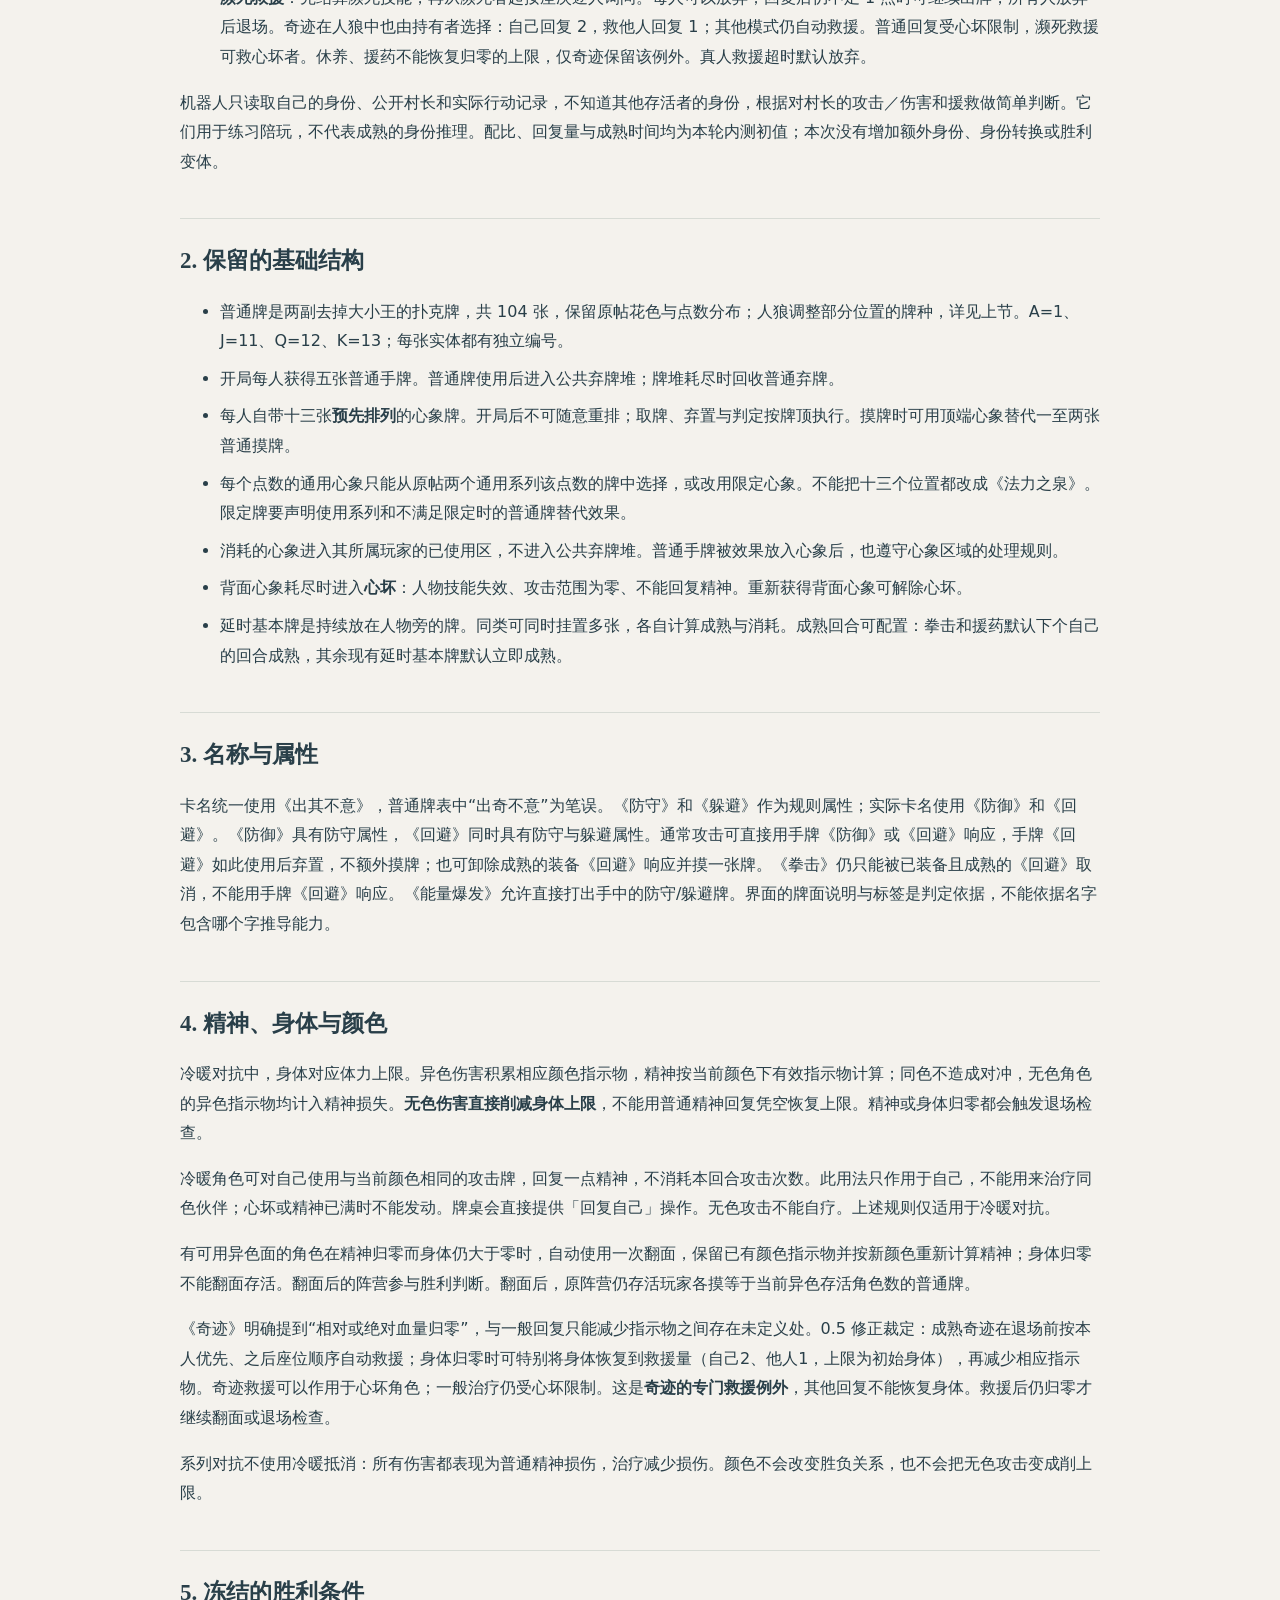
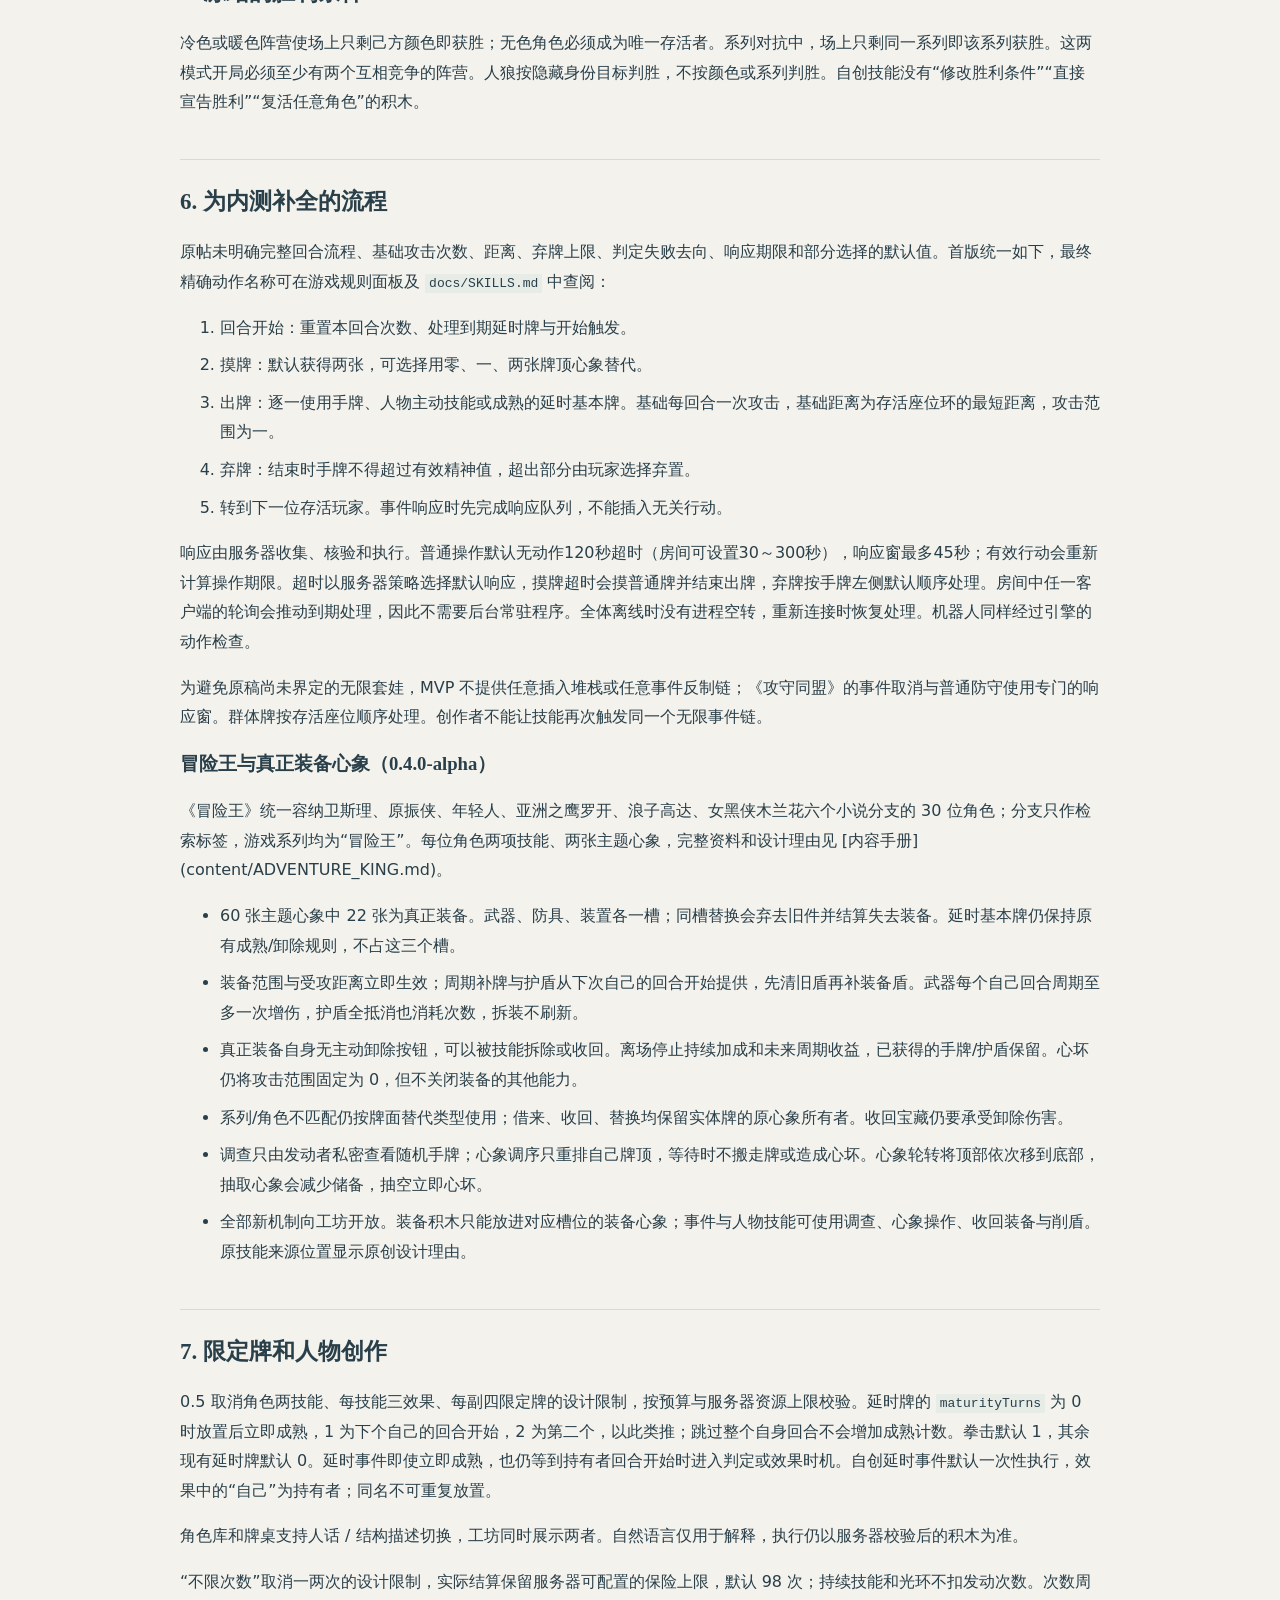
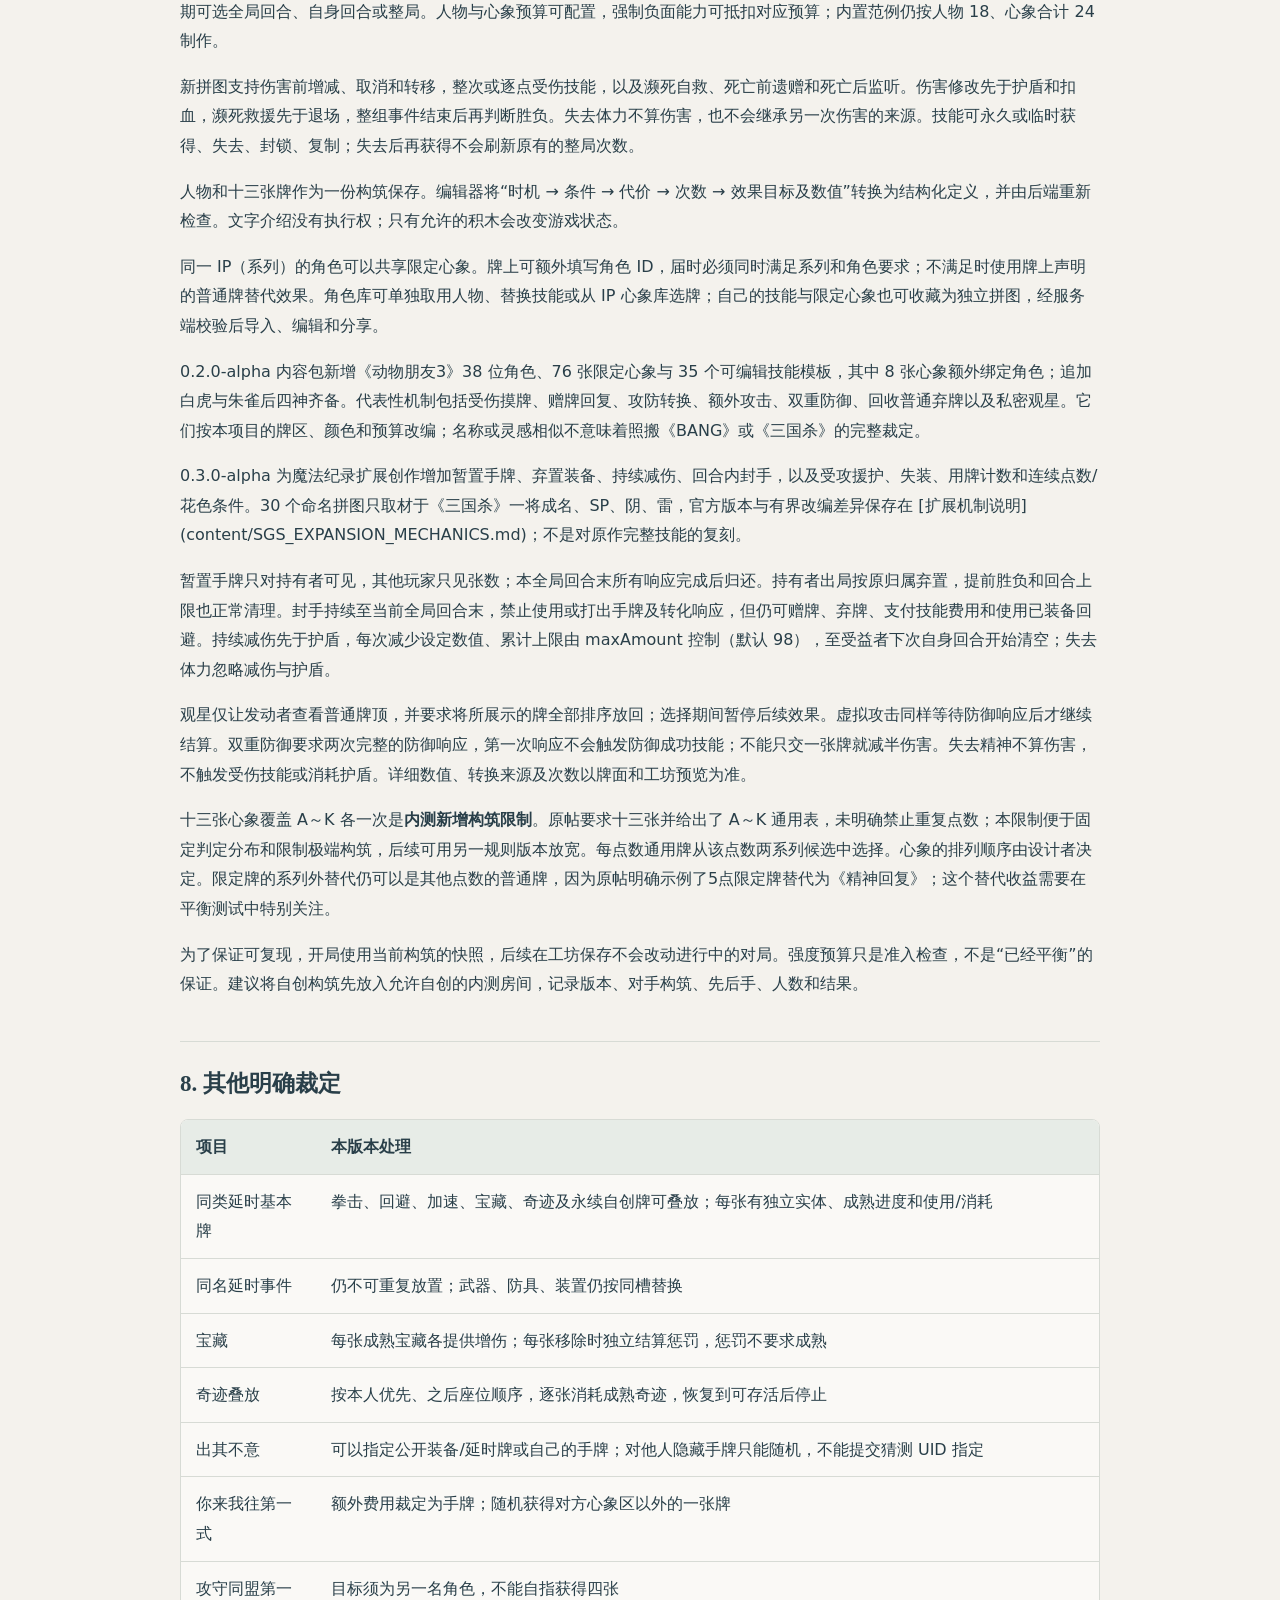
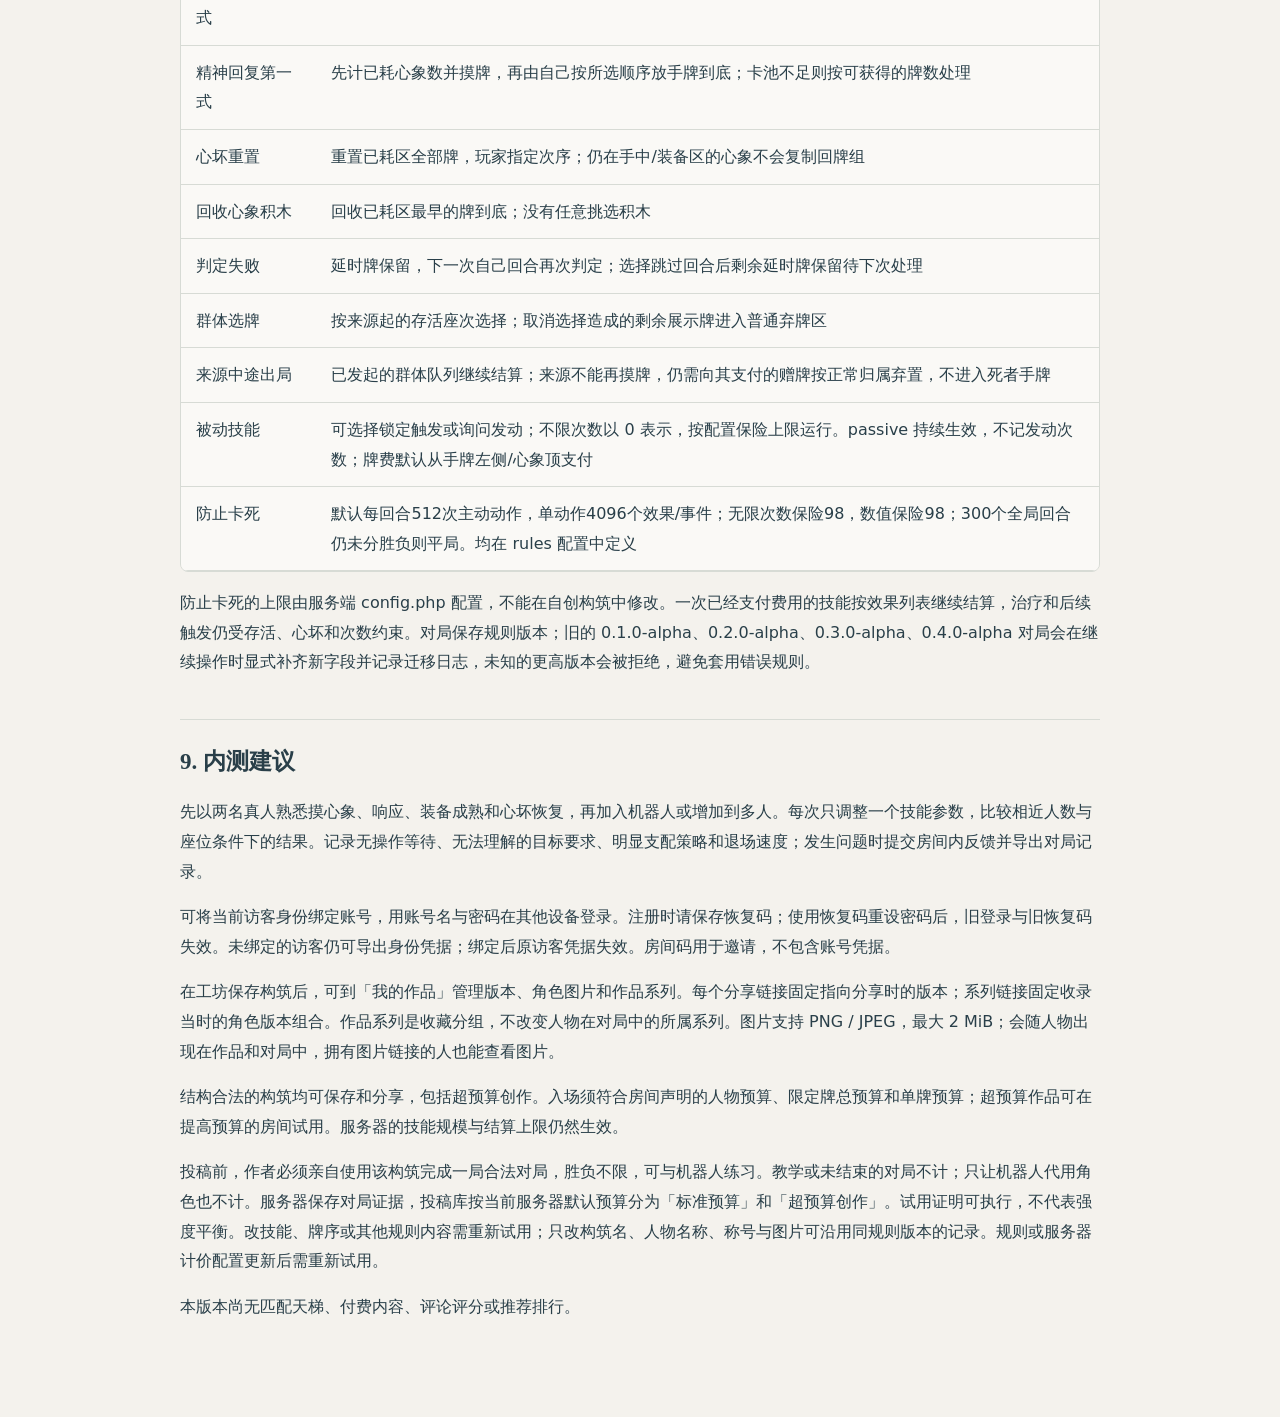
==== commit 45314400: "Add hidden-identity mode with rescue cards and faction rules" ====
--- a/public/rules.html
+++ b/public/rules.html
@@ -1 +1 @@
-<!doctype html><html lang="zh-CN"><head><meta charset="utf-8"><meta name="viewport" content="width=device-width,initial-scale=1"><title>完整内测规则 · 时空并错</title><style>body{margin:0;background:#f4f2ed;color:#293f49;font:16px/1.85 system-ui,"Microsoft YaHei",sans-serif}main{max-width:920px;margin:auto;padding:32px 22px 80px}a{color:#446778}h1,h2,h3{font-family:Georgia,"Songti SC",serif;line-height:1.45}h1{font-size:32px;margin-top:30px}h2{font-size:23px;margin-top:42px;border-top:1px solid #d7dbd5;padding-top:25px}p,li{overflow-wrap:anywhere}li{margin:8px 0}.table-wrap{overflow:auto;border:1px solid #d7dbd5;border-radius:8px}table{border-collapse:collapse;width:100%;background:#faf9f6}th,td{padding:12px 15px;border-bottom:1px solid #d7dbd5;vertical-align:top;text-align:left}th{background:#e7ece7}td:first-child{min-width:90px}code{font-size:13px;background:#e7ece7;padding:2px 4px}nav{font-size:14px;display:flex;justify-content:space-between}.stamp{color:#8c6054}@media(max-width:600px){h1{font-size:26px}main{padding:24px 18px 60px}table{font-size:14px}}@media print{nav{display:none}body{background:#fff}main{padding:0}h2{break-after:avoid}tr{break-inside:avoid}}</style></head><body><main><nav><a href="./#reference">← 返回游戏</a><span class="stamp">PLAYTEST / 0.6.0-alpha</span></nav><h1>时空并错：内测规则与原稿对照</h1><p>本项目基于设计者提供的<a href="https://number81.xyz/index.php?topic=3575.0" target="_blank" rel="noopener noreferrer">《时空并错（暂）》原帖</a>及本次补充说明。规则冻结标识以服务端 <code>Catalog::all()</code> 返回的 <code>rulesVersion</code> 为准。本文件将原设计与为数字对战补充的裁定分开；补充裁定是可讨论的产品决定，不代表原帖已经如此规定。</p><h2>1. 本次内测范围</h2><p>开放 2～6 人的<strong>冷暖对抗</strong>和<strong>系列对抗</strong>；真人与机器人可混合。机器人用于练习、验证交互，不是强度评估模型。普通牌池和模式胜利条件由服务器维护，创作者不能编辑。</p><p>「开始练习」可选择 1～5 名机器人，并逐一使用角色库中的完整构筑或房主自己保存的构筑，默认一名异色对手。机器人只向当前颜色不同的对手发起攻击或其他有害行动，避开同色角色，也不会主动使用会波及同色伙伴的群体伤害牌；翻面后重新判断。系列对抗还会避开同系列角色。该策略不改变胜利条件：冷暖同色可结盟，无色角色仍需独自存活，系列模式仍按系列判胜；没有可攻击的异色对手时机器人会结束出牌。</p><p>狼人模式原帖只写“参见三国杀”，没有确定身份比例、结算次序及跨阵营转换处理，暂未开放。天道轮回需要人物卡组、罪业预算、双将技能选择与更换等另一套完整流程，暂未开放；当前人物编辑器不把罪业当成强度预算。这两项不能作为已实现功能向内测玩家宣传。</p><h2>2. 保留的基础结构</h2><ul><li>普通牌是两副去掉大小王的扑克牌，共 104 张，严格使用原帖的花色与点数分布。A=1、J=11、Q=12、K=13；两副牌的每张实体都有独立编号。</li><li>开局每人获得五张普通手牌。普通牌使用后进入公共弃牌堆；牌堆耗尽时回收普通弃牌。</li><li>每人自带十三张<strong>预先排列</strong>的心象牌。开局后不可随意重排；取牌、弃置与判定按牌顶执行。摸牌时可用顶端心象替代一至两张普通摸牌。</li><li>每个点数的通用心象只能从原帖两个通用系列该点数的牌中选择，或改用限定心象。不能把十三个位置都改成《法力之泉》。限定牌要声明使用系列和不满足限定时的普通牌替代效果。</li><li>消耗的心象进入其所属玩家的已使用区，不进入公共弃牌堆。普通手牌被效果放入心象后，也遵守心象区域的处理规则。</li><li>背面心象耗尽时进入<strong>心坏</strong>：人物技能失效、攻击范围为零、不能回复精神。重新获得背面心象可解除心坏。</li><li>延时基本牌是持续放在人物旁的牌。同类可同时挂置多张，各自计算成熟与消耗。成熟回合可配置：拳击默认下个自己的回合成熟，其余现有延时基本牌默认立即成熟。</li></ul><h2>3. 名称与属性</h2><p>卡名统一使用《出其不意》，普通牌表中“出奇不意”为笔误。《防守》和《躲避》作为规则属性；实际卡名使用《防御》和《回避》。《防御》具有防守属性，《回避》同时具有防守与躲避属性。通常攻击可直接用手牌《防御》或《回避》响应，手牌《回避》如此使用后弃置，不额外摸牌；也可卸除成熟的装备《回避》响应并摸一张牌。《拳击》仍只能被已装备且成熟的《回避》取消，不能用手牌《回避》响应。《能量爆发》允许直接打出手中的防守/躲避牌。界面的牌面说明与标签是判定依据，不能依据名字包含哪个字推导能力。</p><h2>4. 精神、身体与颜色</h2><p>冷暖对抗中，身体对应体力上限。异色伤害积累相应颜色指示物，精神按当前颜色下有效指示物计算；同色不造成对冲，无色角色的异色指示物均计入精神损失。<strong>无色伤害直接削减身体上限</strong>，不能用普通精神回复凭空恢复上限。精神或身体归零都会触发退场检查。</p><p>冷暖角色可对自己使用与当前颜色相同的攻击牌，回复一点精神，不消耗本回合攻击次数。此用法只作用于自己，不能用来治疗同色伙伴；心坏或精神已满时不能发动。牌桌会直接提供「回复自己」操作。无色攻击不能自疗。上述规则仅适用于冷暖对抗。</p><p>有可用异色面的角色在精神归零而身体仍大于零时，自动使用一次翻面，保留已有颜色指示物并按新颜色重新计算精神；身体归零不能翻面存活。翻面后的阵营参与胜利判断。翻面后，原阵营仍存活玩家各摸等于当前异色存活角色数的普通牌。</p><p>《奇迹》明确提到“相对或绝对血量归零”，与一般回复只能减少指示物之间存在未定义处。0.5 修正裁定：成熟奇迹在退场前按本人优先、之后座位顺序自动救援；身体归零时可特别将身体恢复到救援量（自己2、他人1，上限为初始身体），再减少相应指示物。奇迹救援可以作用于心坏角色；一般治疗仍受心坏限制。这是<strong>奇迹的专门救援例外</strong>，其他回复不能恢复身体。救援后仍归零才继续翻面或退场检查。</p><p>系列对抗不使用冷暖抵消：所有伤害都表现为普通精神损伤，治疗减少损伤。颜色不会改变胜负关系，也不会把无色攻击变成削上限。</p><h2>5. 冻结的胜利条件</h2><p>冷色或暖色阵营使场上只剩己方颜色即获胜；无色角色必须成为唯一存活者。系列对抗中，场上只剩同一系列即该系列获胜。房间开局必须至少有两个互相竞争的阵营，不能创建开局即结束的对局。自创技能没有“修改胜利条件”“直接宣告胜利”“复活任意角色”的积木。</p><h2>6. 为内测补全的流程</h2><p>原帖未明确完整回合流程、基础攻击次数、距离、弃牌上限、判定失败去向、响应期限和部分选择的默认值。首版统一如下，最终精确动作名称可在游戏规则面板及 <code>docs/SKILLS.md</code> 中查阅：</p><ol><li>回合开始：重置本回合次数、处理到期延时牌与开始触发。</li><li>摸牌：默认获得两张，可选择用零、一、两张牌顶心象替代。</li><li>出牌：逐一使用手牌、人物主动技能或成熟的延时基本牌。基础每回合一次攻击，基础距离为存活座位环的最短距离，攻击范围为一。</li><li>弃牌：结束时手牌不得超过有效精神值，超出部分由玩家选择弃置。</li><li>转到下一位存活玩家。事件响应时先完成响应队列，不能插入无关行动。</li></ol><p>响应由服务器收集、核验和执行。普通操作默认无动作120秒超时（房间可设置30～300秒），响应窗最多45秒；有效行动会重新计算操作期限。超时以服务器策略选择默认响应，摸牌超时会摸普通牌并结束出牌，弃牌按手牌左侧默认顺序处理。房间中任一客户端的轮询会推动到期处理，因此不需要后台常驻程序。全体离线时没有进程空转，重新连接时恢复处理。机器人同样经过引擎的动作检查。</p><p>为避免原稿尚未界定的无限套娃，MVP 不提供任意插入堆栈或任意事件反制链；《攻守同盟》的事件取消与普通防守使用专门的响应窗。群体牌按存活座位顺序处理。创作者不能让技能再次触发同一个无限事件链。</p><h3>冒险王与真正装备心象（0.4.0-alpha）</h3><p>《冒险王》统一容纳卫斯理、原振侠、年轻人、亚洲之鹰罗开、浪子高达、女黑侠木兰花六个小说分支的 30 位角色；分支只作检索标签，游戏系列均为“冒险王”。每位角色两项技能、两张主题心象，完整资料和设计理由见 [内容手册](content/ADVENTURE_KING.md)。</p><ul><li>60 张主题心象中 22 张为真正装备。武器、防具、装置各一槽；同槽替换会弃去旧件并结算失去装备。延时基本牌仍保持原有成熟/卸除规则，不占这三个槽。</li><li>装备范围与受攻距离立即生效；周期补牌与护盾从下次自己的回合开始提供，先清旧盾再补装备盾。武器每个自己回合周期至多一次增伤，护盾全抵消也消耗次数，拆装不刷新。</li><li>真正装备自身无主动卸除按钮，可以被技能拆除或收回。离场停止持续加成和未来周期收益，已获得的手牌/护盾保留。心坏仍将攻击范围固定为 0，但不关闭装备的其他能力。</li><li>系列/角色不匹配仍按牌面替代类型使用；借来、收回、替换均保留实体牌的原心象所有者。收回宝藏仍要承受卸除伤害。</li><li>调查只由发动者私密查看随机手牌；心象调序只重排自己牌顶，等待时不搬走牌或造成心坏。心象轮转将顶部依次移到底部，抽取心象会减少储备，抽空立即心坏。</li><li>全部新机制向工坊开放。装备积木只能放进对应槽位的装备心象；事件与人物技能可使用调查、心象操作、收回装备与削盾。原技能来源位置显示原创设计理由。</li></ul><h2>7. 限定牌和人物创作</h2><p>0.5 取消角色两技能、每技能三效果、每副四限定牌的设计限制，按预算与服务器资源上限校验。延时牌的 <code>maturityTurns</code> 为 0 时放置后立即成熟，1 为下个自己的回合开始，2 为第二个，以此类推；跳过整个自身回合不会增加成熟计数。拳击默认 1，其余现有延时牌默认 0。延时事件即使立即成熟，也仍等到持有者回合开始时进入判定或效果时机。自创延时事件默认一次性执行，效果中的“自己”为持有者；同名不可重复放置。</p><p>角色库和牌桌支持人话 / 结构描述切换，工坊同时展示两者。自然语言仅用于解释，执行仍以服务器校验后的积木为准。</p><p>“不限次数”取消一两次的设计限制，实际结算保留服务器可配置的保险上限，默认 98 次；持续技能和光环不扣发动次数。次数周期可选全局回合、自身回合或整局。人物与心象预算可配置，强制负面能力可抵扣对应预算；内置范例仍按人物 18、心象合计 24 制作。</p><p>新拼图支持伤害前增减、取消和转移，整次或逐点受伤技能，以及濒死自救、死亡前遗赠和死亡后监听。伤害修改先于护盾和扣血，濒死救援先于退场，整组事件结束后再判断胜负。失去体力不算伤害，也不会继承另一次伤害的来源。技能可永久或临时获得、失去、封锁、复制；失去后再获得不会刷新原有的整局次数。</p><p>人物和十三张牌作为一份构筑保存。编辑器将“时机 → 条件 → 代价 → 次数 → 效果目标及数值”转换为结构化定义，并由后端重新检查。文字介绍没有执行权；只有允许的积木会改变游戏状态。</p><p>同一 IP（系列）的角色可以共享限定心象。牌上可额外填写角色 ID，届时必须同时满足系列和角色要求；不满足时使用牌上声明的普通牌替代效果。角色库可单独取用人物、替换技能或从 IP 心象库选牌；自己的技能与限定心象也可收藏为独立拼图，经服务端校验后导入、编辑和分享。</p><p>0.2.0-alpha 内容包新增《动物朋友3》38 位角色、76 张限定心象与 35 个可编辑技能模板，其中 8 张心象额外绑定角色；追加白虎与朱雀后四神齐备。代表性机制包括受伤摸牌、赠牌回复、攻防转换、额外攻击、双重防御、回收普通弃牌以及私密观星。它们按本项目的牌区、颜色和预算改编；名称或灵感相似不意味着照搬《BANG》或《三国杀》的完整裁定。</p><p>0.3.0-alpha 为魔法纪录扩展创作增加暂置手牌、弃置装备、持续减伤、回合内封手，以及受攻援护、失装、用牌计数和连续点数/花色条件。30 个命名拼图只取材于《三国杀》一将成名、SP、阴、雷，官方版本与有界改编差异保存在 [扩展机制说明](content/SGS_EXPANSION_MECHANICS.md)；不是对原作完整技能的复刻。</p><p>暂置手牌只对持有者可见，其他玩家只见张数；本全局回合末所有响应完成后归还。持有者出局按原归属弃置，提前胜负和回合上限也正常清理。封手持续至当前全局回合末，禁止使用或打出手牌及转化响应，但仍可赠牌、弃牌、支付技能费用和使用已装备回避。持续减伤先于护盾，每次减少设定数值、累计上限由 maxAmount 控制（默认 98），至受益者下次自身回合开始清空；失去体力忽略减伤与护盾。</p><p>观星仅让发动者查看普通牌顶，并要求将所展示的牌全部排序放回；选择期间暂停后续效果。虚拟攻击同样等待防御响应后才继续结算。双重防御要求两次完整的防御响应，第一次响应不会触发防御成功技能；不能只交一张牌就减半伤害。失去精神不算伤害，不触发受伤技能或消耗护盾。详细数值、转换来源及次数以牌面和工坊预览为准。</p><p>十三张心象覆盖 A～K 各一次是<strong>内测新增构筑限制</strong>。原帖要求十三张并给出了 A～K 通用表，未明确禁止重复点数；本限制便于固定判定分布和限制极端构筑，后续可用另一规则版本放宽。每点数通用牌从该点数两系列候选中选择。心象的排列顺序由设计者决定。限定牌的系列外替代仍可以是其他点数的普通牌，因为原帖明确示例了5点限定牌替代为《精神回复》；这个替代收益需要在平衡测试中特别关注。</p><p>为了保证可复现，开局使用当前构筑的快照，后续在工坊保存不会改动进行中的对局。强度预算只是准入检查，不是“已经平衡”的保证。建议将自创构筑先放入允许自创的内测房间，记录版本、对手构筑、先后手、人数和结果。</p><h2>8. 其他明确裁定</h2><div class="table-wrap"><table><thead><tr><th>项目</th><th>本版本处理</th></tr></thead><tbody><tr><td>同类延时基本牌</td><td>拳击、回避、加速、宝藏、奇迹及永续自创牌可叠放；每张有独立实体、成熟进度和使用/消耗</td></tr><tr><td>同名延时事件</td><td>仍不可重复放置；武器、防具、装置仍按同槽替换</td></tr><tr><td>宝藏</td><td>每张成熟宝藏各提供增伤；每张移除时独立结算惩罚，惩罚不要求成熟</td></tr><tr><td>奇迹叠放</td><td>按本人优先、之后座位顺序，逐张消耗成熟奇迹，恢复到可存活后停止</td></tr><tr><td>出其不意</td><td>可以指定公开装备/延时牌或自己的手牌；对他人隐藏手牌只能随机，不能提交猜测 UID 指定</td></tr><tr><td>你来我往第一式</td><td>额外费用裁定为手牌；随机获得对方心象区以外的一张牌</td></tr><tr><td>攻守同盟第一式</td><td>目标须为另一名角色，不能自指获得四张</td></tr><tr><td>精神回复第一式</td><td>先计已耗心象数并摸牌，再由自己按所选顺序放手牌到底；卡池不足则按可获得的牌数处理</td></tr><tr><td>心坏重置</td><td>重置已耗区全部牌，玩家指定次序；仍在手中/装备区的心象不会复制回牌组</td></tr><tr><td>回收心象积木</td><td>回收已耗区最早的牌到底；没有任意挑选积木</td></tr><tr><td>判定失败</td><td>延时牌保留，下一次自己回合再次判定；选择跳过回合后剩余延时牌保留待下次处理</td></tr><tr><td>群体选牌</td><td>按来源起的存活座次选择；取消选择造成的剩余展示牌进入普通弃牌区</td></tr><tr><td>来源中途出局</td><td>已发起的群体队列继续结算；来源不能再摸牌，仍需向其支付的赠牌按正常归属弃置，不进入死者手牌</td></tr><tr><td>被动技能</td><td>可选择锁定触发或询问发动；不限次数以 0 表示，按配置保险上限运行。passive 持续生效，不记发动次数；牌费默认从手牌左侧/心象顶支付</td></tr><tr><td>防止卡死</td><td>默认每回合512次主动动作，单动作4096个效果/事件；无限次数保险98，数值保险98；300个全局回合仍未分胜负则平局。均在 rules 配置中定义</td></tr></tbody></table></div><p>防止卡死的上限由服务端 config.php 配置，不能在自创构筑中修改。一次已经支付费用的技能按效果列表继续结算，治疗和后续触发仍受存活、心坏和次数约束。对局保存规则版本；旧的 0.1.0-alpha、0.2.0-alpha、0.3.0-alpha、0.4.0-alpha 对局会在继续操作时显式补齐新字段并记录迁移日志，未知的更高版本会被拒绝，避免套用错误规则。</p><h2>9. 内测建议</h2><p>先以两名真人熟悉摸心象、响应、装备成熟和心坏恢复，再加入机器人或增加到多人。每次只调整一个技能参数，比较相近人数与座位条件下的结果。记录无操作等待、无法理解的目标要求、明显支配策略和退场速度；发生问题时提交房间内反馈并导出对局记录。</p><p>可将当前访客身份绑定账号，用账号名与密码在其他设备登录。注册时请保存恢复码；使用恢复码重设密码后，旧登录与旧恢复码失效。未绑定的访客仍可导出身份凭据；绑定后原访客凭据失效。房间码用于邀请，不包含账号凭据。</p><p>在工坊保存构筑后，可到「我的作品」管理版本、角色图片和作品系列。每个分享链接固定指向分享时的版本；系列链接固定收录当时的角色版本组合。作品系列是收藏分组，不改变人物在对局中的所属系列。图片支持 PNG / JPEG，最大 2 MiB；会随人物出现在作品和对局中，拥有图片链接的人也能查看图片。</p><p>结构合法的构筑均可保存和分享，包括超预算创作。入场须符合房间声明的人物预算、限定牌总预算和单牌预算；超预算作品可在提高预算的房间试用。服务器的技能规模与结算上限仍然生效。</p><p>投稿前，作者必须亲自使用该构筑完成一局合法对局，胜负不限，可与机器人练习。教学或未结束的对局不计；只让机器人代用角色也不计。服务器保存对局证据，投稿库按当前服务器默认预算分为「标准预算」和「超预算创作」。试用证明可执行，不代表强度平衡。改技能、牌序或其他规则内容需重新试用；只改构筑名、人物名称、称号与图片可沿用同规则版本的记录。规则或服务器计价配置更新后需重新试用。</p><p>本版本尚无匹配天梯、付费内容、评论评分或推荐排行。</p></main></body></html>+<!doctype html><html lang="zh-CN"><head><meta charset="utf-8"><meta name="viewport" content="width=device-width,initial-scale=1"><title>完整内测规则 · 时空并错</title><style>body{margin:0;background:#f4f2ed;color:#293f49;font:16px/1.85 system-ui,"Microsoft YaHei",sans-serif}main{max-width:920px;margin:auto;padding:32px 22px 80px}a{color:#446778}h1,h2,h3{font-family:Georgia,"Songti SC",serif;line-height:1.45}h1{font-size:32px;margin-top:30px}h2{font-size:23px;margin-top:42px;border-top:1px solid #d7dbd5;padding-top:25px}p,li{overflow-wrap:anywhere}li{margin:8px 0}.table-wrap{overflow:auto;border:1px solid #d7dbd5;border-radius:8px}table{border-collapse:collapse;width:100%;background:#faf9f6}th,td{padding:12px 15px;border-bottom:1px solid #d7dbd5;vertical-align:top;text-align:left}th{background:#e7ece7}td:first-child{min-width:90px}code{font-size:13px;background:#e7ece7;padding:2px 4px}nav{font-size:14px;display:flex;justify-content:space-between}.stamp{color:#8c6054}@media(max-width:600px){h1{font-size:26px}main{padding:24px 18px 60px}table{font-size:14px}}@media print{nav{display:none}body{background:#fff}main{padding:0}h2{break-after:avoid}tr{break-inside:avoid}}</style></head><body><main><nav><a href="./#reference">← 返回游戏</a><span class="stamp">PLAYTEST / 0.7.0-alpha</span></nav><h1>时空并错：内测规则与原稿对照</h1><p>本项目基于设计者提供的<a href="https://number81.xyz/index.php?topic=3575.0" target="_blank" rel="noopener noreferrer">《时空并错（暂）》原帖</a>及本次补充说明。规则冻结标识以服务端 <code>Catalog::all()</code> 返回的 <code>rulesVersion</code> 为准。本文件将原设计与为数字对战补充的裁定分开；补充裁定是可讨论的产品决定，不代表原帖已经如此规定。</p><h2>1. 本次内测范围</h2><p>开放 2～6 人的<strong>冷暖对抗</strong>、<strong>系列对抗</strong>及 4～7 人的<strong>人狼身份</strong>；真人与机器人可混合。机器人用于练习、验证交互，不是强度评估模型。普通牌池和模式胜利条件由服务器维护，创作者不能编辑。</p><p>「开始练习」可选择 1～5 名机器人，并逐一使用角色库中的完整构筑或房主自己保存的构筑，默认一名异色对手。机器人只向当前颜色不同的对手发起攻击或其他有害行动，避开同色角色，也不会主动使用会波及同色伙伴的群体伤害牌；翻面后重新判断。系列对抗还会避开同系列角色。该策略不改变胜利条件：冷暖同色可结盟，无色角色仍需独自存活，系列模式仍按系列判胜；没有可攻击的异色对手时机器人会结束出牌。</p><p>人狼身份规则见下一节。天道轮回与 Roguelike 尚未开放；当前人物编辑器不把罪业当成强度预算。</p><h3>人狼身份（0.7.0-alpha）</h3><p>映射为警长／主公 → <strong>村长</strong>，警员／忠臣 → <strong>村民</strong>，土匪／反贼 → <strong>狼人</strong>，叛逆者／内奸 → <strong>妖狐</strong>。人数与身份目标参考 <a href="https://bang.dvgiochi.com/content/1/docs/01_bang_rules_EN.pdf" target="_blank" rel="noopener noreferrer">BANG 官方规则</a>，保留本项目的心象、技能、起手五张和装备体系。</p><div class="table-wrap"><table><thead><tr><th>人数</th><th>村长</th><th>村民</th><th>狼人</th><th>妖狐</th></tr></thead><tbody><tr><td>4</td><td>1</td><td>0</td><td>2</td><td>1</td></tr><tr><td>5</td><td>1</td><td>1</td><td>2</td><td>1</td></tr><tr><td>6</td><td>1</td><td>1</td><td>3</td><td>1</td></tr><tr><td>7</td><td>1</td><td>2</td><td>3</td><td>1</td></tr></tbody></table></div><p>建议首次用五人局体验全部四种身份。服务器随机分配并保存身份；村长公开，额外获得 1 点体力上限并首先行动。其他人只知道自己的身份，在阵亡或全局结束时揭示。房主不能指定身份。同色、同系列可以开局。</p><ul><li><strong>村长、村民</strong>：村长存活，消灭全部狼人和妖狐。已阵亡村民也随阵营获胜。</li><li><strong>狼人</strong>：村长阵亡即获胜，包括已经阵亡的狼人；唯一例外是妖狐成为唯一幸存者。</li><li><strong>妖狐</strong>：先消灭其余角色，最后击败村长，自己成为唯一幸存者。村长过早阵亡会使狼人获胜，即使狼人已经全部阵亡。</li><li><strong>击杀奖惩</strong>：对局尚未结束时，任意存活击杀者击败狼人摸三张；村长击败村民则弃掉全部手牌、挂置牌和延时事件，失去装备仍触发已有离场效果。无来源伤害、失去体力不产生击杀奖励；改变伤害来源后按实际来源结算。死亡前技能先结算；实际退场达到胜负条件即结束，不继续剩余效果或奖励。</li></ul><p>冷暖与无色是公开的技能判定属性，不代表隐藏阵营。所有颜色伤害都扣普通体力，无色不削上限，同色可互相攻击，攻击牌不能自疗。体力上限仍可被明确的技能改变。人物死亡不发生冷暖翻面；技能造成的背面／跳回合是另一种状态。既有技能里的「同伴／对手」按公开颜色判断同色／异色关系（无色仍视其他人为对手），不能查询秘密身份。系列限定牌仍按角色所属系列验证。</p><p>人狼普通牌池仍为 104 张，花色和点数各两份：32 张攻击（冷 10、暖 12、无色 10）、16 张防御、6 张回避、8 张休养、4 张援药，其余 38 张为现有牌。冷暖／系列牌池保持原配比；通用心象点数选项保持原规则，新回复牌首版进入人狼普通牌池。</p><ul><li><strong>休养</strong>：出牌阶段仅对自己回复 1 点体力，不能给其他人使用。濒死时也可打出自救。</li><li><strong>援药</strong>：挂在自己面前，可叠放；到下个自己的回合开始时成熟。出牌阶段可卸除，令自己或任意另一名角色回复 1 点体力，无距离限制。成熟援药也可在濒死窗口卸除救援。</li><li><strong>濒死救援</strong>：先结算濒死技能，再从濒死者起按座次逐人询问。每人可以放弃；回复后仍不足 1 点时可继续出牌，所有人放弃后退场。奇迹在人狼中也由持有者选择：自己回复 2，救他人回复 1；其他模式仍自动救援。普通回复受心坏限制，濒死救援可救心坏者。休养、援药不能恢复归零的上限，仅奇迹保留该例外。真人救援超时默认放弃。</li></ul><p>机器人只读取自己的身份、公开村长和实际行动记录，不知道其他存活者的身份，根据对村长的攻击／伤害和援救做简单判断。它们用于练习陪玩，不代表成熟的身份推理。配比、回复量与成熟时间均为本轮内测初值；本次没有增加额外身份、身份转换或胜利变体。</p><h2>2. 保留的基础结构</h2><ul><li>普通牌是两副去掉大小王的扑克牌，共 104 张，保留原帖花色与点数分布；人狼调整部分位置的牌种，详见上节。A=1、J=11、Q=12、K=13；每张实体都有独立编号。</li><li>开局每人获得五张普通手牌。普通牌使用后进入公共弃牌堆；牌堆耗尽时回收普通弃牌。</li><li>每人自带十三张<strong>预先排列</strong>的心象牌。开局后不可随意重排；取牌、弃置与判定按牌顶执行。摸牌时可用顶端心象替代一至两张普通摸牌。</li><li>每个点数的通用心象只能从原帖两个通用系列该点数的牌中选择，或改用限定心象。不能把十三个位置都改成《法力之泉》。限定牌要声明使用系列和不满足限定时的普通牌替代效果。</li><li>消耗的心象进入其所属玩家的已使用区，不进入公共弃牌堆。普通手牌被效果放入心象后，也遵守心象区域的处理规则。</li><li>背面心象耗尽时进入<strong>心坏</strong>：人物技能失效、攻击范围为零、不能回复精神。重新获得背面心象可解除心坏。</li><li>延时基本牌是持续放在人物旁的牌。同类可同时挂置多张，各自计算成熟与消耗。成熟回合可配置：拳击和援药默认下个自己的回合成熟，其余现有延时基本牌默认立即成熟。</li></ul><h2>3. 名称与属性</h2><p>卡名统一使用《出其不意》，普通牌表中“出奇不意”为笔误。《防守》和《躲避》作为规则属性；实际卡名使用《防御》和《回避》。《防御》具有防守属性，《回避》同时具有防守与躲避属性。通常攻击可直接用手牌《防御》或《回避》响应，手牌《回避》如此使用后弃置，不额外摸牌；也可卸除成熟的装备《回避》响应并摸一张牌。《拳击》仍只能被已装备且成熟的《回避》取消，不能用手牌《回避》响应。《能量爆发》允许直接打出手中的防守/躲避牌。界面的牌面说明与标签是判定依据，不能依据名字包含哪个字推导能力。</p><h2>4. 精神、身体与颜色</h2><p>冷暖对抗中，身体对应体力上限。异色伤害积累相应颜色指示物，精神按当前颜色下有效指示物计算；同色不造成对冲，无色角色的异色指示物均计入精神损失。<strong>无色伤害直接削减身体上限</strong>，不能用普通精神回复凭空恢复上限。精神或身体归零都会触发退场检查。</p><p>冷暖角色可对自己使用与当前颜色相同的攻击牌，回复一点精神，不消耗本回合攻击次数。此用法只作用于自己，不能用来治疗同色伙伴；心坏或精神已满时不能发动。牌桌会直接提供「回复自己」操作。无色攻击不能自疗。上述规则仅适用于冷暖对抗。</p><p>有可用异色面的角色在精神归零而身体仍大于零时，自动使用一次翻面，保留已有颜色指示物并按新颜色重新计算精神；身体归零不能翻面存活。翻面后的阵营参与胜利判断。翻面后，原阵营仍存活玩家各摸等于当前异色存活角色数的普通牌。</p><p>《奇迹》明确提到“相对或绝对血量归零”，与一般回复只能减少指示物之间存在未定义处。0.5 修正裁定：成熟奇迹在退场前按本人优先、之后座位顺序自动救援；身体归零时可特别将身体恢复到救援量（自己2、他人1，上限为初始身体），再减少相应指示物。奇迹救援可以作用于心坏角色；一般治疗仍受心坏限制。这是<strong>奇迹的专门救援例外</strong>，其他回复不能恢复身体。救援后仍归零才继续翻面或退场检查。</p><p>系列对抗不使用冷暖抵消：所有伤害都表现为普通精神损伤，治疗减少损伤。颜色不会改变胜负关系，也不会把无色攻击变成削上限。</p><h2>5. 冻结的胜利条件</h2><p>冷色或暖色阵营使场上只剩己方颜色即获胜；无色角色必须成为唯一存活者。系列对抗中，场上只剩同一系列即该系列获胜。这两模式开局必须至少有两个互相竞争的阵营。人狼按隐藏身份目标判胜，不按颜色或系列判胜。自创技能没有“修改胜利条件”“直接宣告胜利”“复活任意角色”的积木。</p><h2>6. 为内测补全的流程</h2><p>原帖未明确完整回合流程、基础攻击次数、距离、弃牌上限、判定失败去向、响应期限和部分选择的默认值。首版统一如下，最终精确动作名称可在游戏规则面板及 <code>docs/SKILLS.md</code> 中查阅：</p><ol><li>回合开始：重置本回合次数、处理到期延时牌与开始触发。</li><li>摸牌：默认获得两张，可选择用零、一、两张牌顶心象替代。</li><li>出牌：逐一使用手牌、人物主动技能或成熟的延时基本牌。基础每回合一次攻击，基础距离为存活座位环的最短距离，攻击范围为一。</li><li>弃牌：结束时手牌不得超过有效精神值，超出部分由玩家选择弃置。</li><li>转到下一位存活玩家。事件响应时先完成响应队列，不能插入无关行动。</li></ol><p>响应由服务器收集、核验和执行。普通操作默认无动作120秒超时（房间可设置30～300秒），响应窗最多45秒；有效行动会重新计算操作期限。超时以服务器策略选择默认响应，摸牌超时会摸普通牌并结束出牌，弃牌按手牌左侧默认顺序处理。房间中任一客户端的轮询会推动到期处理，因此不需要后台常驻程序。全体离线时没有进程空转，重新连接时恢复处理。机器人同样经过引擎的动作检查。</p><p>为避免原稿尚未界定的无限套娃，MVP 不提供任意插入堆栈或任意事件反制链；《攻守同盟》的事件取消与普通防守使用专门的响应窗。群体牌按存活座位顺序处理。创作者不能让技能再次触发同一个无限事件链。</p><h3>冒险王与真正装备心象（0.4.0-alpha）</h3><p>《冒险王》统一容纳卫斯理、原振侠、年轻人、亚洲之鹰罗开、浪子高达、女黑侠木兰花六个小说分支的 30 位角色；分支只作检索标签，游戏系列均为“冒险王”。每位角色两项技能、两张主题心象，完整资料和设计理由见 [内容手册](content/ADVENTURE_KING.md)。</p><ul><li>60 张主题心象中 22 张为真正装备。武器、防具、装置各一槽；同槽替换会弃去旧件并结算失去装备。延时基本牌仍保持原有成熟/卸除规则，不占这三个槽。</li><li>装备范围与受攻距离立即生效；周期补牌与护盾从下次自己的回合开始提供，先清旧盾再补装备盾。武器每个自己回合周期至多一次增伤，护盾全抵消也消耗次数，拆装不刷新。</li><li>真正装备自身无主动卸除按钮，可以被技能拆除或收回。离场停止持续加成和未来周期收益，已获得的手牌/护盾保留。心坏仍将攻击范围固定为 0，但不关闭装备的其他能力。</li><li>系列/角色不匹配仍按牌面替代类型使用；借来、收回、替换均保留实体牌的原心象所有者。收回宝藏仍要承受卸除伤害。</li><li>调查只由发动者私密查看随机手牌；心象调序只重排自己牌顶，等待时不搬走牌或造成心坏。心象轮转将顶部依次移到底部，抽取心象会减少储备，抽空立即心坏。</li><li>全部新机制向工坊开放。装备积木只能放进对应槽位的装备心象；事件与人物技能可使用调查、心象操作、收回装备与削盾。原技能来源位置显示原创设计理由。</li></ul><h2>7. 限定牌和人物创作</h2><p>0.5 取消角色两技能、每技能三效果、每副四限定牌的设计限制，按预算与服务器资源上限校验。延时牌的 <code>maturityTurns</code> 为 0 时放置后立即成熟，1 为下个自己的回合开始，2 为第二个，以此类推；跳过整个自身回合不会增加成熟计数。拳击默认 1，其余现有延时牌默认 0。延时事件即使立即成熟，也仍等到持有者回合开始时进入判定或效果时机。自创延时事件默认一次性执行，效果中的“自己”为持有者；同名不可重复放置。</p><p>角色库和牌桌支持人话 / 结构描述切换，工坊同时展示两者。自然语言仅用于解释，执行仍以服务器校验后的积木为准。</p><p>“不限次数”取消一两次的设计限制，实际结算保留服务器可配置的保险上限，默认 98 次；持续技能和光环不扣发动次数。次数周期可选全局回合、自身回合或整局。人物与心象预算可配置，强制负面能力可抵扣对应预算；内置范例仍按人物 18、心象合计 24 制作。</p><p>新拼图支持伤害前增减、取消和转移，整次或逐点受伤技能，以及濒死自救、死亡前遗赠和死亡后监听。伤害修改先于护盾和扣血，濒死救援先于退场，整组事件结束后再判断胜负。失去体力不算伤害，也不会继承另一次伤害的来源。技能可永久或临时获得、失去、封锁、复制；失去后再获得不会刷新原有的整局次数。</p><p>人物和十三张牌作为一份构筑保存。编辑器将“时机 → 条件 → 代价 → 次数 → 效果目标及数值”转换为结构化定义，并由后端重新检查。文字介绍没有执行权；只有允许的积木会改变游戏状态。</p><p>同一 IP（系列）的角色可以共享限定心象。牌上可额外填写角色 ID，届时必须同时满足系列和角色要求；不满足时使用牌上声明的普通牌替代效果。角色库可单独取用人物、替换技能或从 IP 心象库选牌；自己的技能与限定心象也可收藏为独立拼图，经服务端校验后导入、编辑和分享。</p><p>0.2.0-alpha 内容包新增《动物朋友3》38 位角色、76 张限定心象与 35 个可编辑技能模板，其中 8 张心象额外绑定角色；追加白虎与朱雀后四神齐备。代表性机制包括受伤摸牌、赠牌回复、攻防转换、额外攻击、双重防御、回收普通弃牌以及私密观星。它们按本项目的牌区、颜色和预算改编；名称或灵感相似不意味着照搬《BANG》或《三国杀》的完整裁定。</p><p>0.3.0-alpha 为魔法纪录扩展创作增加暂置手牌、弃置装备、持续减伤、回合内封手，以及受攻援护、失装、用牌计数和连续点数/花色条件。30 个命名拼图只取材于《三国杀》一将成名、SP、阴、雷，官方版本与有界改编差异保存在 [扩展机制说明](content/SGS_EXPANSION_MECHANICS.md)；不是对原作完整技能的复刻。</p><p>暂置手牌只对持有者可见，其他玩家只见张数；本全局回合末所有响应完成后归还。持有者出局按原归属弃置，提前胜负和回合上限也正常清理。封手持续至当前全局回合末，禁止使用或打出手牌及转化响应，但仍可赠牌、弃牌、支付技能费用和使用已装备回避。持续减伤先于护盾，每次减少设定数值、累计上限由 maxAmount 控制（默认 98），至受益者下次自身回合开始清空；失去体力忽略减伤与护盾。</p><p>观星仅让发动者查看普通牌顶，并要求将所展示的牌全部排序放回；选择期间暂停后续效果。虚拟攻击同样等待防御响应后才继续结算。双重防御要求两次完整的防御响应，第一次响应不会触发防御成功技能；不能只交一张牌就减半伤害。失去精神不算伤害，不触发受伤技能或消耗护盾。详细数值、转换来源及次数以牌面和工坊预览为准。</p><p>十三张心象覆盖 A～K 各一次是<strong>内测新增构筑限制</strong>。原帖要求十三张并给出了 A～K 通用表，未明确禁止重复点数；本限制便于固定判定分布和限制极端构筑，后续可用另一规则版本放宽。每点数通用牌从该点数两系列候选中选择。心象的排列顺序由设计者决定。限定牌的系列外替代仍可以是其他点数的普通牌，因为原帖明确示例了5点限定牌替代为《精神回复》；这个替代收益需要在平衡测试中特别关注。</p><p>为了保证可复现，开局使用当前构筑的快照，后续在工坊保存不会改动进行中的对局。强度预算只是准入检查，不是“已经平衡”的保证。建议将自创构筑先放入允许自创的内测房间，记录版本、对手构筑、先后手、人数和结果。</p><h2>8. 其他明确裁定</h2><div class="table-wrap"><table><thead><tr><th>项目</th><th>本版本处理</th></tr></thead><tbody><tr><td>同类延时基本牌</td><td>拳击、回避、加速、宝藏、奇迹及永续自创牌可叠放；每张有独立实体、成熟进度和使用/消耗</td></tr><tr><td>同名延时事件</td><td>仍不可重复放置；武器、防具、装置仍按同槽替换</td></tr><tr><td>宝藏</td><td>每张成熟宝藏各提供增伤；每张移除时独立结算惩罚，惩罚不要求成熟</td></tr><tr><td>奇迹叠放</td><td>按本人优先、之后座位顺序，逐张消耗成熟奇迹，恢复到可存活后停止</td></tr><tr><td>出其不意</td><td>可以指定公开装备/延时牌或自己的手牌；对他人隐藏手牌只能随机，不能提交猜测 UID 指定</td></tr><tr><td>你来我往第一式</td><td>额外费用裁定为手牌；随机获得对方心象区以外的一张牌</td></tr><tr><td>攻守同盟第一式</td><td>目标须为另一名角色，不能自指获得四张</td></tr><tr><td>精神回复第一式</td><td>先计已耗心象数并摸牌，再由自己按所选顺序放手牌到底；卡池不足则按可获得的牌数处理</td></tr><tr><td>心坏重置</td><td>重置已耗区全部牌，玩家指定次序；仍在手中/装备区的心象不会复制回牌组</td></tr><tr><td>回收心象积木</td><td>回收已耗区最早的牌到底；没有任意挑选积木</td></tr><tr><td>判定失败</td><td>延时牌保留，下一次自己回合再次判定；选择跳过回合后剩余延时牌保留待下次处理</td></tr><tr><td>群体选牌</td><td>按来源起的存活座次选择；取消选择造成的剩余展示牌进入普通弃牌区</td></tr><tr><td>来源中途出局</td><td>已发起的群体队列继续结算；来源不能再摸牌，仍需向其支付的赠牌按正常归属弃置，不进入死者手牌</td></tr><tr><td>被动技能</td><td>可选择锁定触发或询问发动；不限次数以 0 表示，按配置保险上限运行。passive 持续生效，不记发动次数；牌费默认从手牌左侧/心象顶支付</td></tr><tr><td>防止卡死</td><td>默认每回合512次主动动作，单动作4096个效果/事件；无限次数保险98，数值保险98；300个全局回合仍未分胜负则平局。均在 rules 配置中定义</td></tr></tbody></table></div><p>防止卡死的上限由服务端 config.php 配置，不能在自创构筑中修改。一次已经支付费用的技能按效果列表继续结算，治疗和后续触发仍受存活、心坏和次数约束。对局保存规则版本；旧的 0.1.0-alpha、0.2.0-alpha、0.3.0-alpha、0.4.0-alpha 对局会在继续操作时显式补齐新字段并记录迁移日志，未知的更高版本会被拒绝，避免套用错误规则。</p><h2>9. 内测建议</h2><p>先以两名真人熟悉摸心象、响应、装备成熟和心坏恢复，再加入机器人或增加到多人。每次只调整一个技能参数，比较相近人数与座位条件下的结果。记录无操作等待、无法理解的目标要求、明显支配策略和退场速度；发生问题时提交房间内反馈并导出对局记录。</p><p>可将当前访客身份绑定账号，用账号名与密码在其他设备登录。注册时请保存恢复码；使用恢复码重设密码后，旧登录与旧恢复码失效。未绑定的访客仍可导出身份凭据；绑定后原访客凭据失效。房间码用于邀请，不包含账号凭据。</p><p>在工坊保存构筑后，可到「我的作品」管理版本、角色图片和作品系列。每个分享链接固定指向分享时的版本；系列链接固定收录当时的角色版本组合。作品系列是收藏分组，不改变人物在对局中的所属系列。图片支持 PNG / JPEG，最大 2 MiB；会随人物出现在作品和对局中，拥有图片链接的人也能查看图片。</p><p>结构合法的构筑均可保存和分享，包括超预算创作。入场须符合房间声明的人物预算、限定牌总预算和单牌预算；超预算作品可在提高预算的房间试用。服务器的技能规模与结算上限仍然生效。</p><p>投稿前，作者必须亲自使用该构筑完成一局合法对局，胜负不限，可与机器人练习。教学或未结束的对局不计；只让机器人代用角色也不计。服务器保存对局证据，投稿库按当前服务器默认预算分为「标准预算」和「超预算创作」。试用证明可执行，不代表强度平衡。改技能、牌序或其他规则内容需重新试用；只改构筑名、人物名称、称号与图片可沿用同规则版本的记录。规则或服务器计价配置更新后需重新试用。</p><p>本版本尚无匹配天梯、付费内容、评论评分或推荐排行。</p></main></body></html>
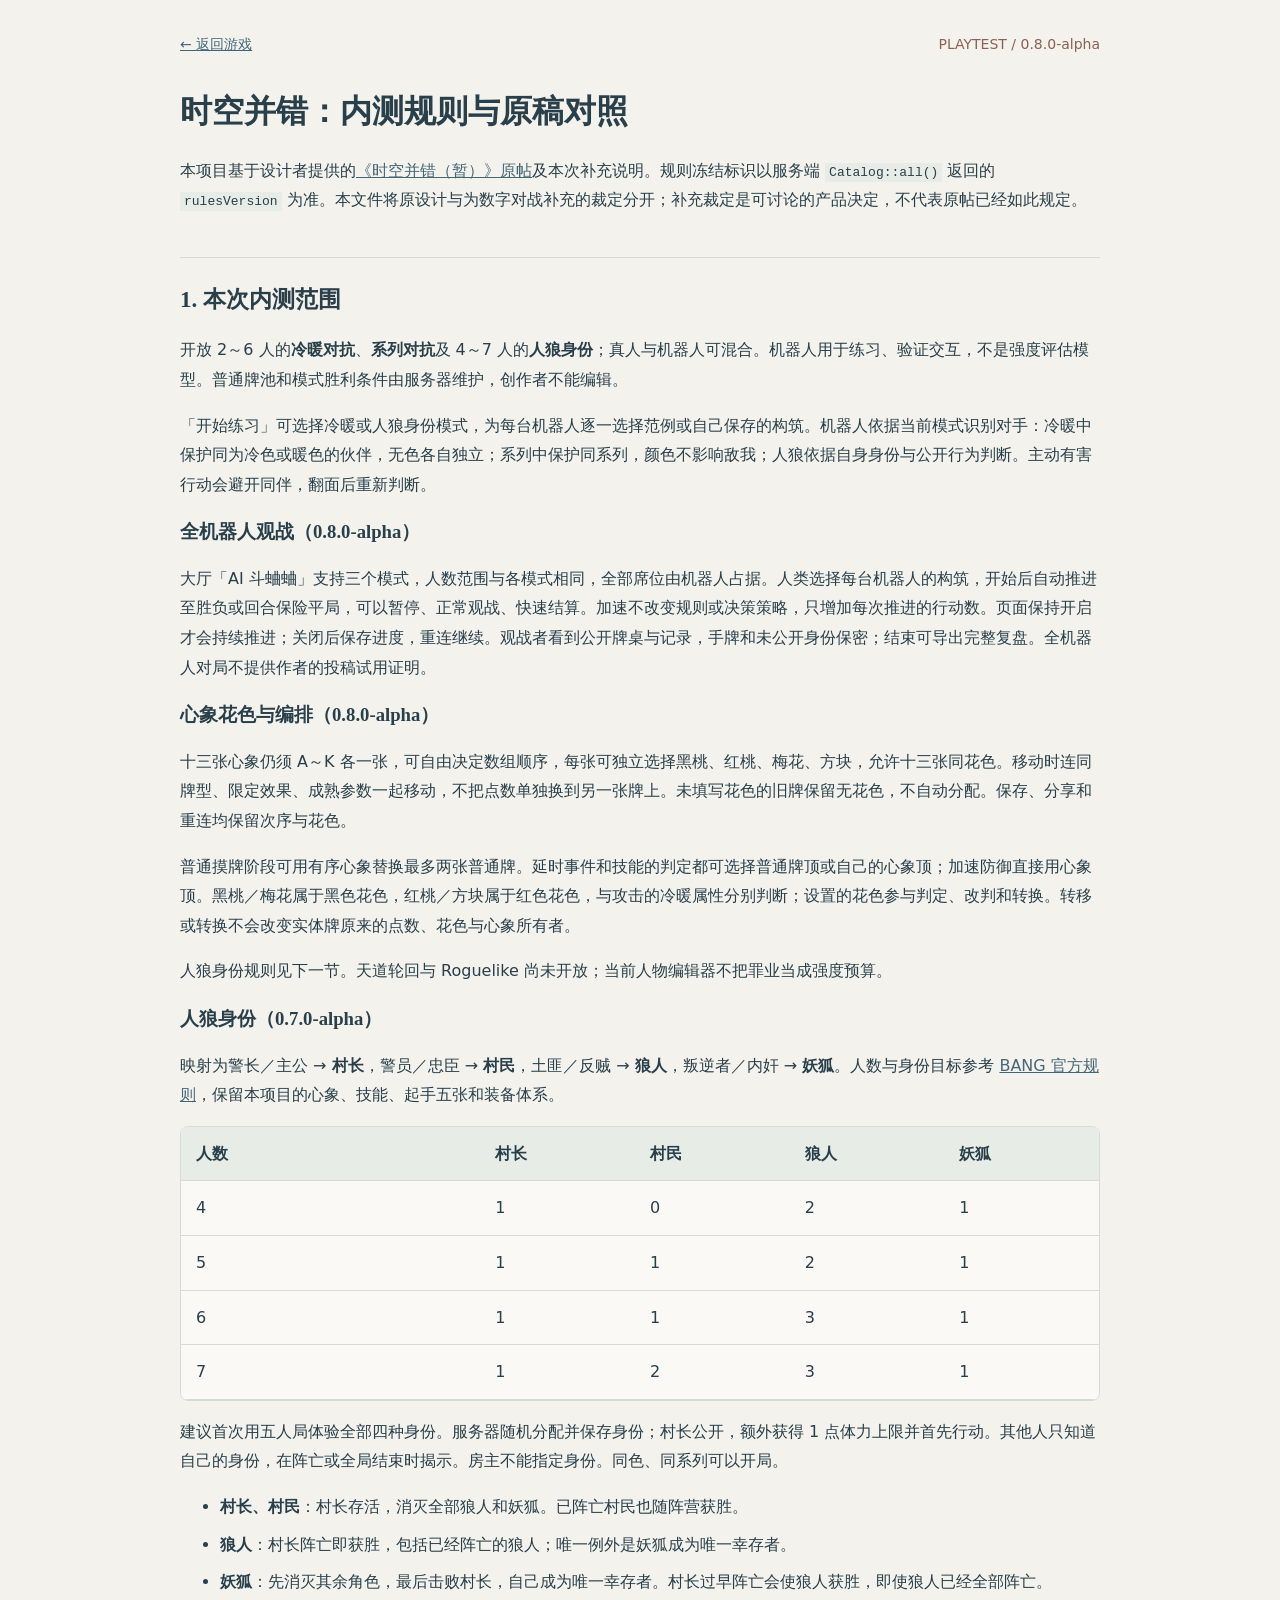
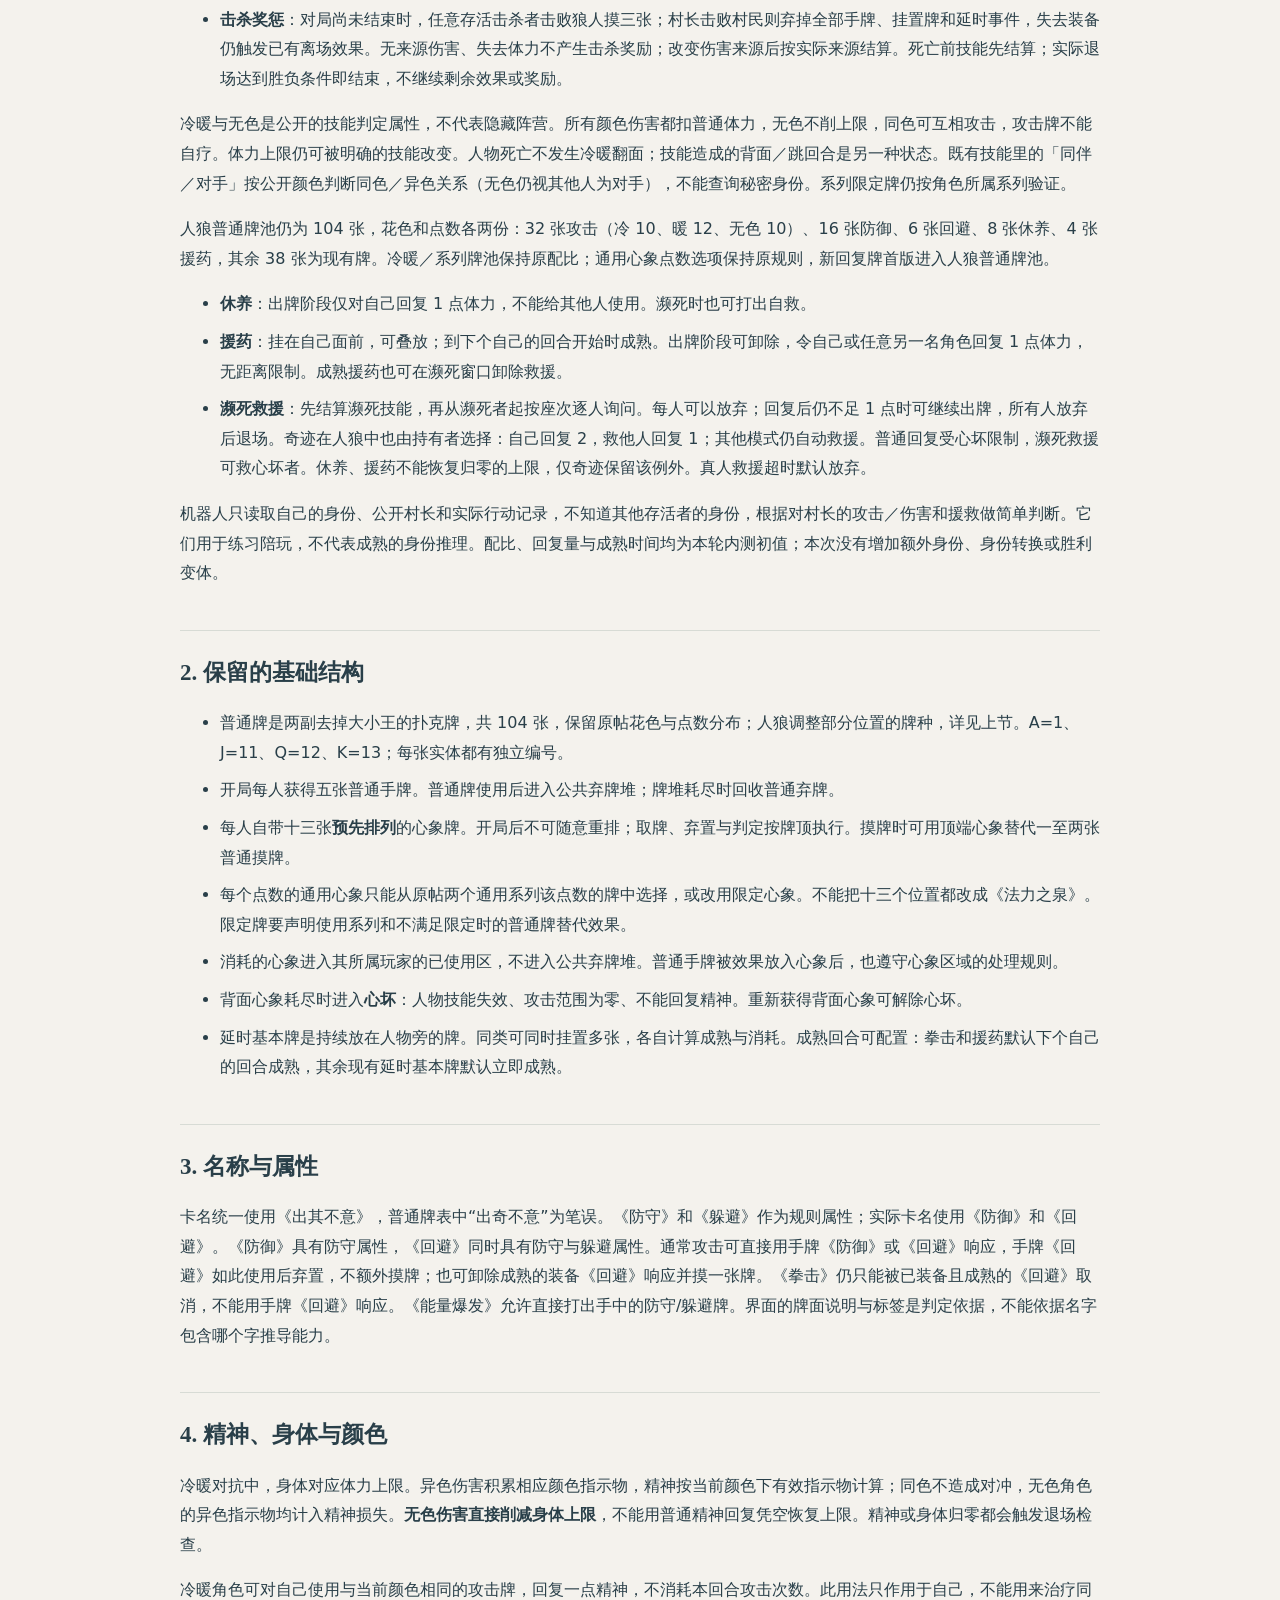
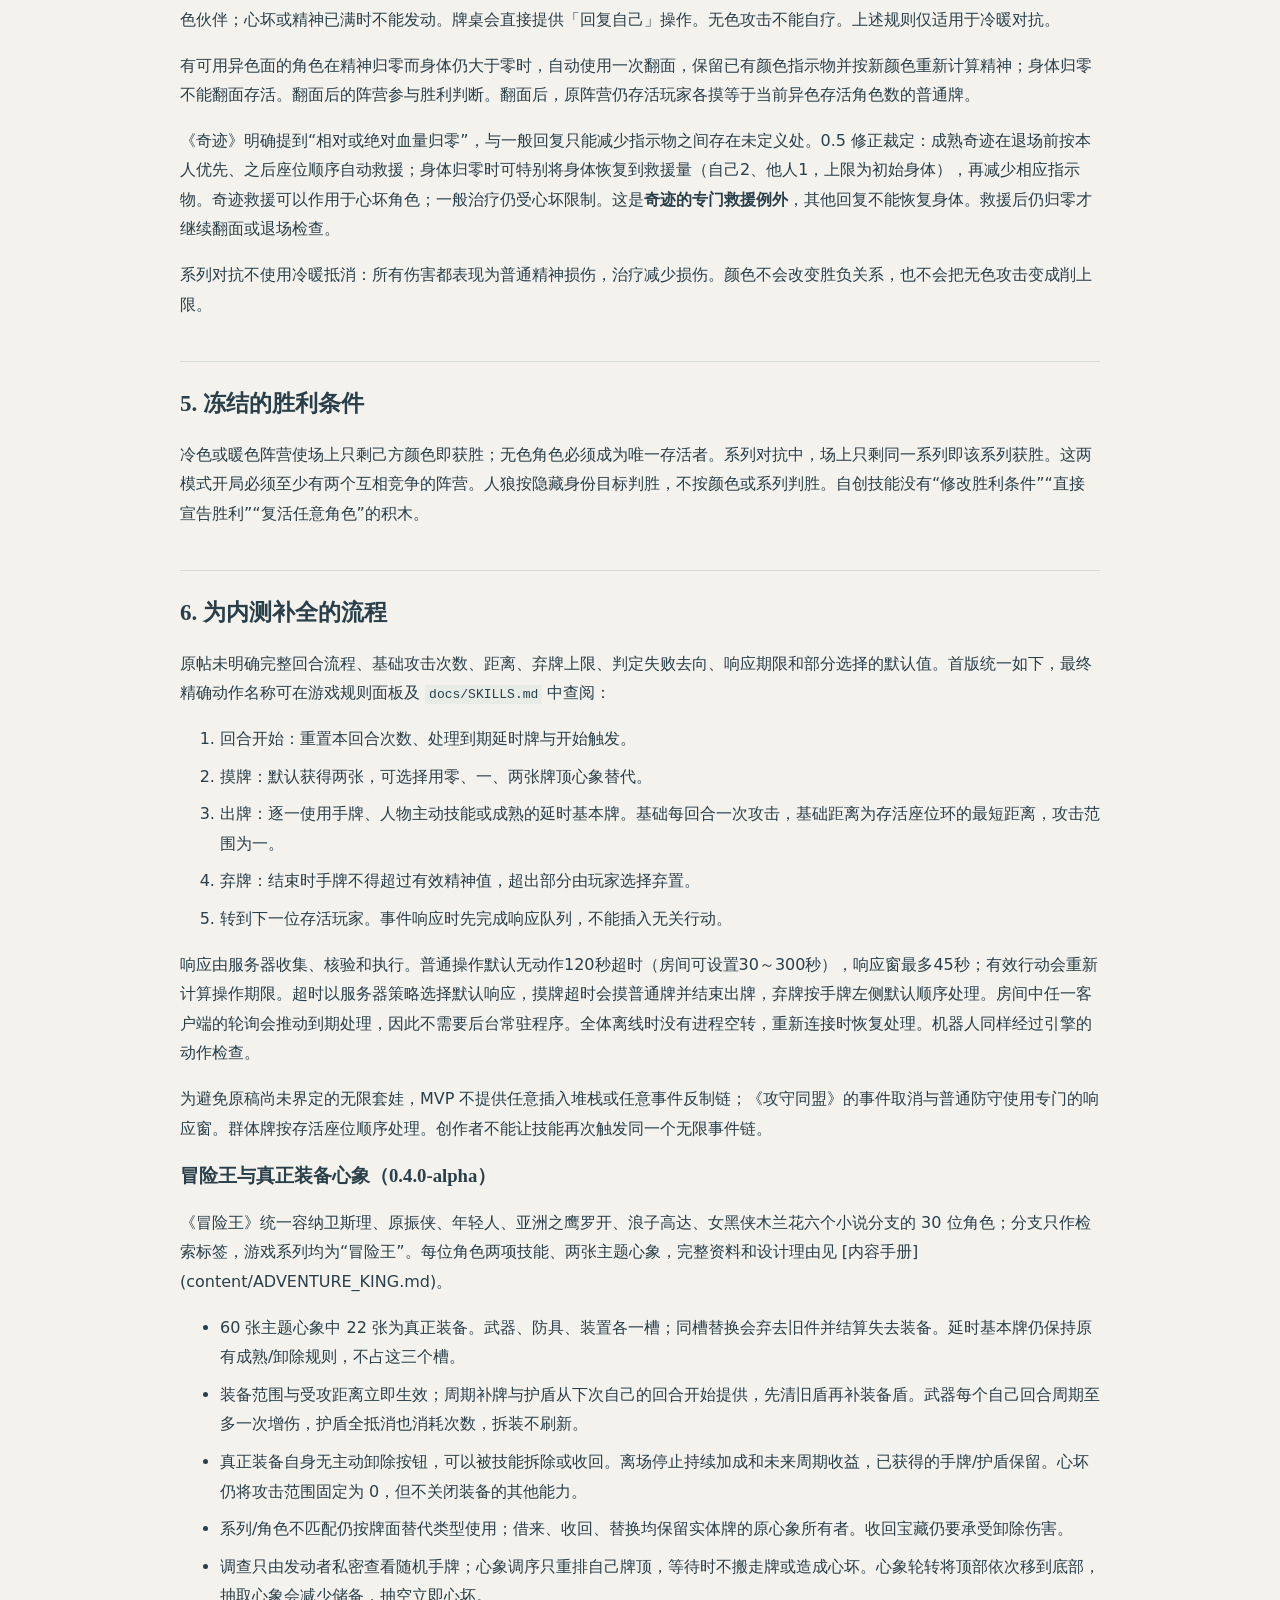
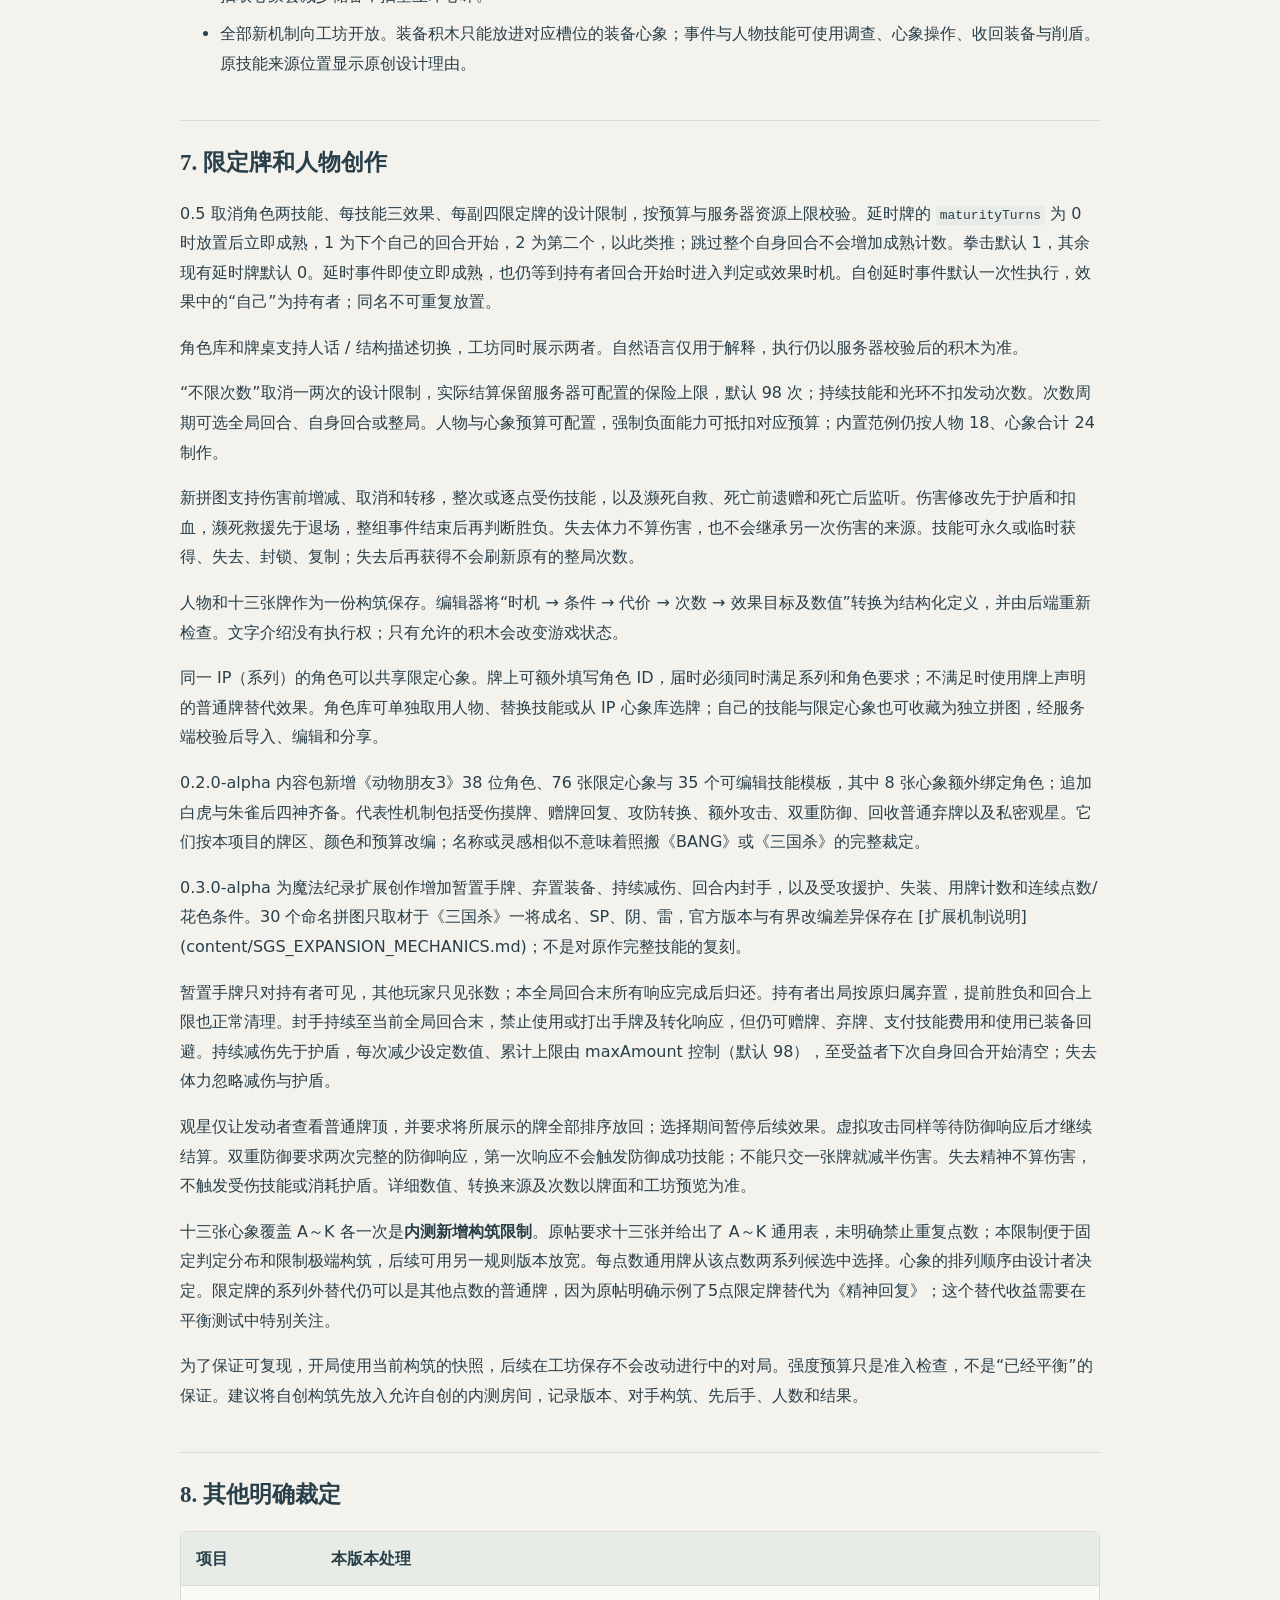
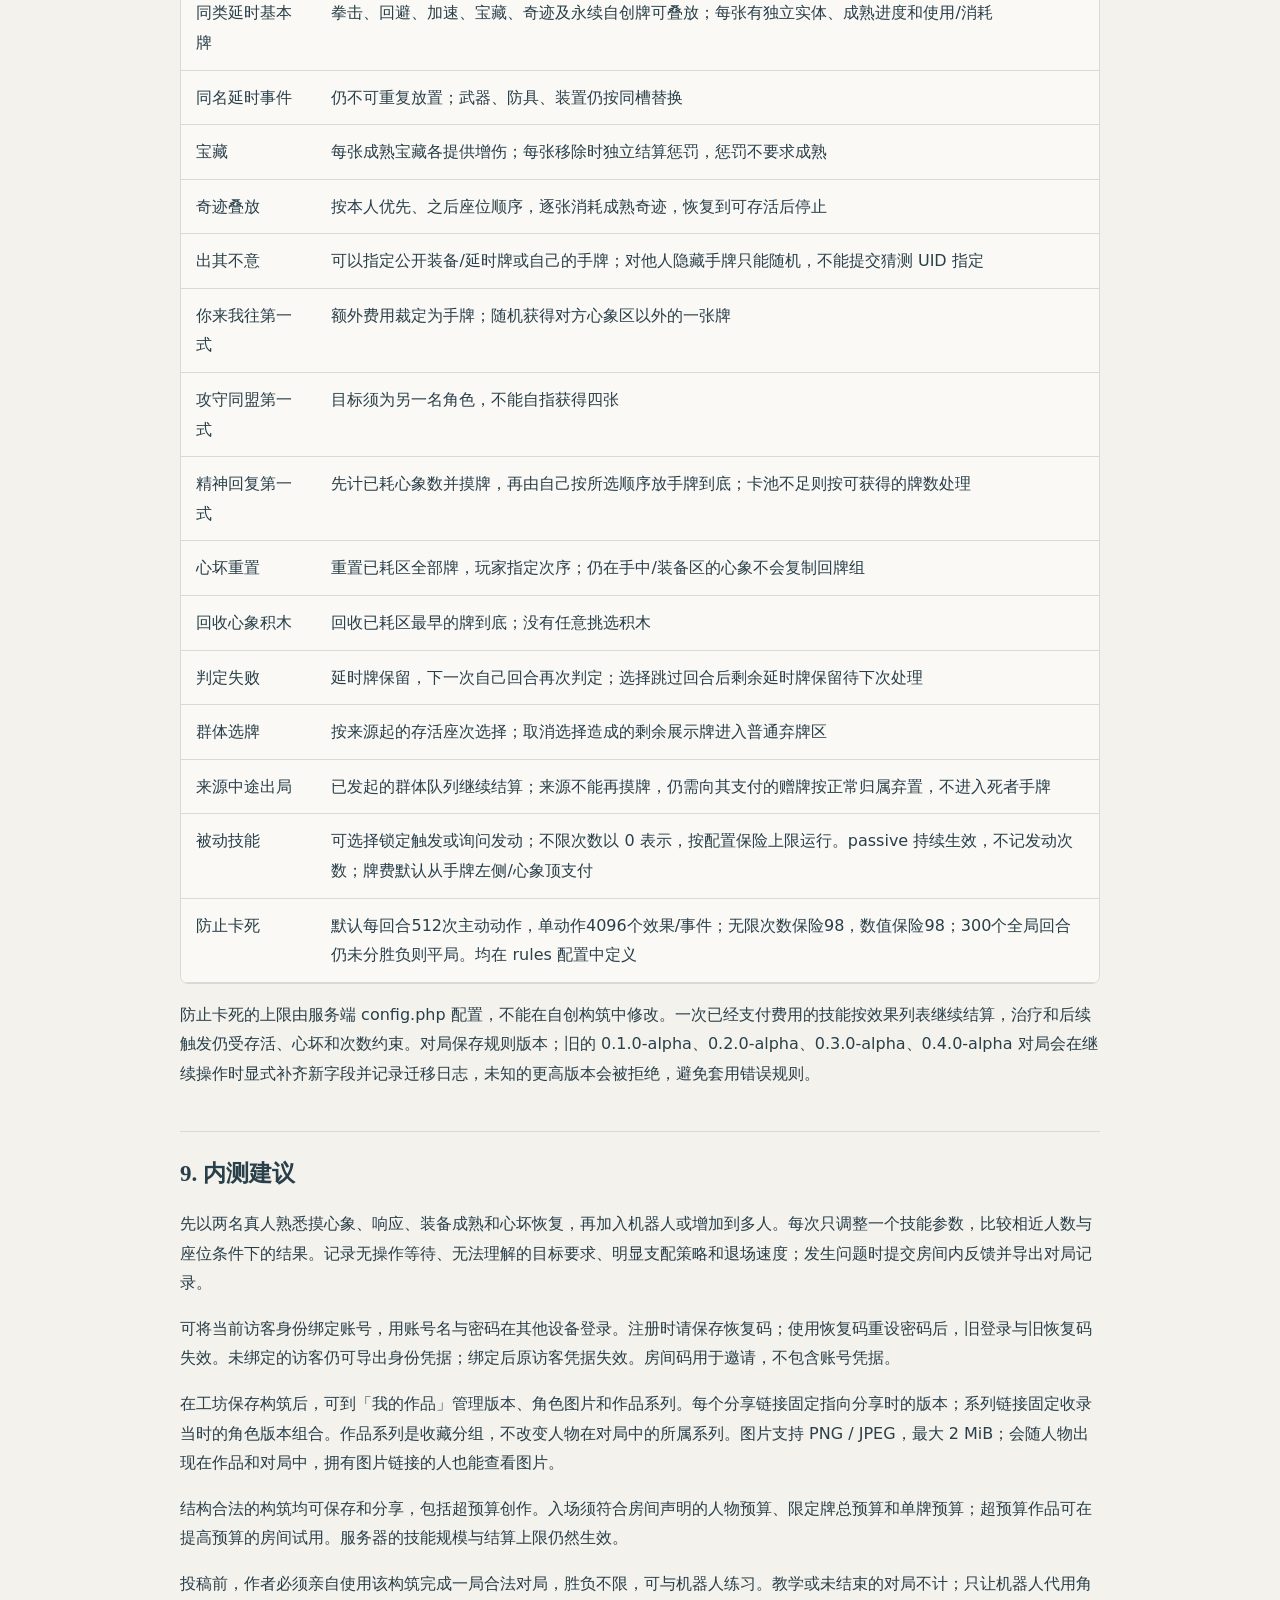
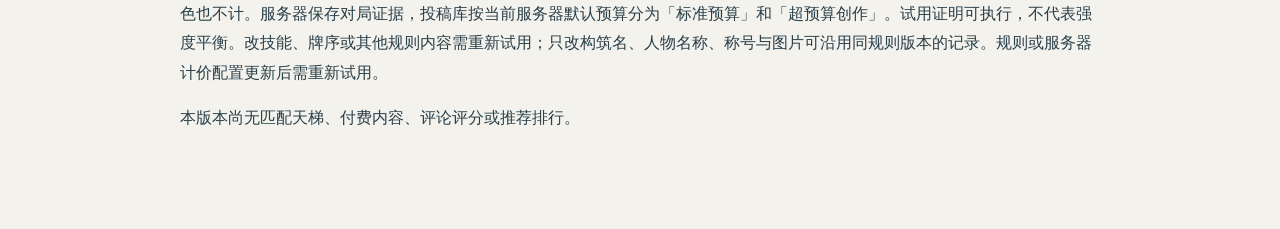
==== commit fc5e3b66: "Add customizable mind suits and AI arena spectating" ====
--- a/public/rules.html
+++ b/public/rules.html
@@ -1 +1 @@
-<!doctype html><html lang="zh-CN"><head><meta charset="utf-8"><meta name="viewport" content="width=device-width,initial-scale=1"><title>完整内测规则 · 时空并错</title><style>body{margin:0;background:#f4f2ed;color:#293f49;font:16px/1.85 system-ui,"Microsoft YaHei",sans-serif}main{max-width:920px;margin:auto;padding:32px 22px 80px}a{color:#446778}h1,h2,h3{font-family:Georgia,"Songti SC",serif;line-height:1.45}h1{font-size:32px;margin-top:30px}h2{font-size:23px;margin-top:42px;border-top:1px solid #d7dbd5;padding-top:25px}p,li{overflow-wrap:anywhere}li{margin:8px 0}.table-wrap{overflow:auto;border:1px solid #d7dbd5;border-radius:8px}table{border-collapse:collapse;width:100%;background:#faf9f6}th,td{padding:12px 15px;border-bottom:1px solid #d7dbd5;vertical-align:top;text-align:left}th{background:#e7ece7}td:first-child{min-width:90px}code{font-size:13px;background:#e7ece7;padding:2px 4px}nav{font-size:14px;display:flex;justify-content:space-between}.stamp{color:#8c6054}@media(max-width:600px){h1{font-size:26px}main{padding:24px 18px 60px}table{font-size:14px}}@media print{nav{display:none}body{background:#fff}main{padding:0}h2{break-after:avoid}tr{break-inside:avoid}}</style></head><body><main><nav><a href="./#reference">← 返回游戏</a><span class="stamp">PLAYTEST / 0.7.0-alpha</span></nav><h1>时空并错：内测规则与原稿对照</h1><p>本项目基于设计者提供的<a href="https://number81.xyz/index.php?topic=3575.0" target="_blank" rel="noopener noreferrer">《时空并错（暂）》原帖</a>及本次补充说明。规则冻结标识以服务端 <code>Catalog::all()</code> 返回的 <code>rulesVersion</code> 为准。本文件将原设计与为数字对战补充的裁定分开；补充裁定是可讨论的产品决定，不代表原帖已经如此规定。</p><h2>1. 本次内测范围</h2><p>开放 2～6 人的<strong>冷暖对抗</strong>、<strong>系列对抗</strong>及 4～7 人的<strong>人狼身份</strong>；真人与机器人可混合。机器人用于练习、验证交互，不是强度评估模型。普通牌池和模式胜利条件由服务器维护，创作者不能编辑。</p><p>「开始练习」可选择 1～5 名机器人，并逐一使用角色库中的完整构筑或房主自己保存的构筑，默认一名异色对手。机器人只向当前颜色不同的对手发起攻击或其他有害行动，避开同色角色，也不会主动使用会波及同色伙伴的群体伤害牌；翻面后重新判断。系列对抗还会避开同系列角色。该策略不改变胜利条件：冷暖同色可结盟，无色角色仍需独自存活，系列模式仍按系列判胜；没有可攻击的异色对手时机器人会结束出牌。</p><p>人狼身份规则见下一节。天道轮回与 Roguelike 尚未开放；当前人物编辑器不把罪业当成强度预算。</p><h3>人狼身份（0.7.0-alpha）</h3><p>映射为警长／主公 → <strong>村长</strong>，警员／忠臣 → <strong>村民</strong>，土匪／反贼 → <strong>狼人</strong>，叛逆者／内奸 → <strong>妖狐</strong>。人数与身份目标参考 <a href="https://bang.dvgiochi.com/content/1/docs/01_bang_rules_EN.pdf" target="_blank" rel="noopener noreferrer">BANG 官方规则</a>，保留本项目的心象、技能、起手五张和装备体系。</p><div class="table-wrap"><table><thead><tr><th>人数</th><th>村长</th><th>村民</th><th>狼人</th><th>妖狐</th></tr></thead><tbody><tr><td>4</td><td>1</td><td>0</td><td>2</td><td>1</td></tr><tr><td>5</td><td>1</td><td>1</td><td>2</td><td>1</td></tr><tr><td>6</td><td>1</td><td>1</td><td>3</td><td>1</td></tr><tr><td>7</td><td>1</td><td>2</td><td>3</td><td>1</td></tr></tbody></table></div><p>建议首次用五人局体验全部四种身份。服务器随机分配并保存身份；村长公开，额外获得 1 点体力上限并首先行动。其他人只知道自己的身份，在阵亡或全局结束时揭示。房主不能指定身份。同色、同系列可以开局。</p><ul><li><strong>村长、村民</strong>：村长存活，消灭全部狼人和妖狐。已阵亡村民也随阵营获胜。</li><li><strong>狼人</strong>：村长阵亡即获胜，包括已经阵亡的狼人；唯一例外是妖狐成为唯一幸存者。</li><li><strong>妖狐</strong>：先消灭其余角色，最后击败村长，自己成为唯一幸存者。村长过早阵亡会使狼人获胜，即使狼人已经全部阵亡。</li><li><strong>击杀奖惩</strong>：对局尚未结束时，任意存活击杀者击败狼人摸三张；村长击败村民则弃掉全部手牌、挂置牌和延时事件，失去装备仍触发已有离场效果。无来源伤害、失去体力不产生击杀奖励；改变伤害来源后按实际来源结算。死亡前技能先结算；实际退场达到胜负条件即结束，不继续剩余效果或奖励。</li></ul><p>冷暖与无色是公开的技能判定属性，不代表隐藏阵营。所有颜色伤害都扣普通体力，无色不削上限，同色可互相攻击，攻击牌不能自疗。体力上限仍可被明确的技能改变。人物死亡不发生冷暖翻面；技能造成的背面／跳回合是另一种状态。既有技能里的「同伴／对手」按公开颜色判断同色／异色关系（无色仍视其他人为对手），不能查询秘密身份。系列限定牌仍按角色所属系列验证。</p><p>人狼普通牌池仍为 104 张，花色和点数各两份：32 张攻击（冷 10、暖 12、无色 10）、16 张防御、6 张回避、8 张休养、4 张援药，其余 38 张为现有牌。冷暖／系列牌池保持原配比；通用心象点数选项保持原规则，新回复牌首版进入人狼普通牌池。</p><ul><li><strong>休养</strong>：出牌阶段仅对自己回复 1 点体力，不能给其他人使用。濒死时也可打出自救。</li><li><strong>援药</strong>：挂在自己面前，可叠放；到下个自己的回合开始时成熟。出牌阶段可卸除，令自己或任意另一名角色回复 1 点体力，无距离限制。成熟援药也可在濒死窗口卸除救援。</li><li><strong>濒死救援</strong>：先结算濒死技能，再从濒死者起按座次逐人询问。每人可以放弃；回复后仍不足 1 点时可继续出牌，所有人放弃后退场。奇迹在人狼中也由持有者选择：自己回复 2，救他人回复 1；其他模式仍自动救援。普通回复受心坏限制，濒死救援可救心坏者。休养、援药不能恢复归零的上限，仅奇迹保留该例外。真人救援超时默认放弃。</li></ul><p>机器人只读取自己的身份、公开村长和实际行动记录，不知道其他存活者的身份，根据对村长的攻击／伤害和援救做简单判断。它们用于练习陪玩，不代表成熟的身份推理。配比、回复量与成熟时间均为本轮内测初值；本次没有增加额外身份、身份转换或胜利变体。</p><h2>2. 保留的基础结构</h2><ul><li>普通牌是两副去掉大小王的扑克牌，共 104 张，保留原帖花色与点数分布；人狼调整部分位置的牌种，详见上节。A=1、J=11、Q=12、K=13；每张实体都有独立编号。</li><li>开局每人获得五张普通手牌。普通牌使用后进入公共弃牌堆；牌堆耗尽时回收普通弃牌。</li><li>每人自带十三张<strong>预先排列</strong>的心象牌。开局后不可随意重排；取牌、弃置与判定按牌顶执行。摸牌时可用顶端心象替代一至两张普通摸牌。</li><li>每个点数的通用心象只能从原帖两个通用系列该点数的牌中选择，或改用限定心象。不能把十三个位置都改成《法力之泉》。限定牌要声明使用系列和不满足限定时的普通牌替代效果。</li><li>消耗的心象进入其所属玩家的已使用区，不进入公共弃牌堆。普通手牌被效果放入心象后，也遵守心象区域的处理规则。</li><li>背面心象耗尽时进入<strong>心坏</strong>：人物技能失效、攻击范围为零、不能回复精神。重新获得背面心象可解除心坏。</li><li>延时基本牌是持续放在人物旁的牌。同类可同时挂置多张，各自计算成熟与消耗。成熟回合可配置：拳击和援药默认下个自己的回合成熟，其余现有延时基本牌默认立即成熟。</li></ul><h2>3. 名称与属性</h2><p>卡名统一使用《出其不意》，普通牌表中“出奇不意”为笔误。《防守》和《躲避》作为规则属性；实际卡名使用《防御》和《回避》。《防御》具有防守属性，《回避》同时具有防守与躲避属性。通常攻击可直接用手牌《防御》或《回避》响应，手牌《回避》如此使用后弃置，不额外摸牌；也可卸除成熟的装备《回避》响应并摸一张牌。《拳击》仍只能被已装备且成熟的《回避》取消，不能用手牌《回避》响应。《能量爆发》允许直接打出手中的防守/躲避牌。界面的牌面说明与标签是判定依据，不能依据名字包含哪个字推导能力。</p><h2>4. 精神、身体与颜色</h2><p>冷暖对抗中，身体对应体力上限。异色伤害积累相应颜色指示物，精神按当前颜色下有效指示物计算；同色不造成对冲，无色角色的异色指示物均计入精神损失。<strong>无色伤害直接削减身体上限</strong>，不能用普通精神回复凭空恢复上限。精神或身体归零都会触发退场检查。</p><p>冷暖角色可对自己使用与当前颜色相同的攻击牌，回复一点精神，不消耗本回合攻击次数。此用法只作用于自己，不能用来治疗同色伙伴；心坏或精神已满时不能发动。牌桌会直接提供「回复自己」操作。无色攻击不能自疗。上述规则仅适用于冷暖对抗。</p><p>有可用异色面的角色在精神归零而身体仍大于零时，自动使用一次翻面，保留已有颜色指示物并按新颜色重新计算精神；身体归零不能翻面存活。翻面后的阵营参与胜利判断。翻面后，原阵营仍存活玩家各摸等于当前异色存活角色数的普通牌。</p><p>《奇迹》明确提到“相对或绝对血量归零”，与一般回复只能减少指示物之间存在未定义处。0.5 修正裁定：成熟奇迹在退场前按本人优先、之后座位顺序自动救援；身体归零时可特别将身体恢复到救援量（自己2、他人1，上限为初始身体），再减少相应指示物。奇迹救援可以作用于心坏角色；一般治疗仍受心坏限制。这是<strong>奇迹的专门救援例外</strong>，其他回复不能恢复身体。救援后仍归零才继续翻面或退场检查。</p><p>系列对抗不使用冷暖抵消：所有伤害都表现为普通精神损伤，治疗减少损伤。颜色不会改变胜负关系，也不会把无色攻击变成削上限。</p><h2>5. 冻结的胜利条件</h2><p>冷色或暖色阵营使场上只剩己方颜色即获胜；无色角色必须成为唯一存活者。系列对抗中，场上只剩同一系列即该系列获胜。这两模式开局必须至少有两个互相竞争的阵营。人狼按隐藏身份目标判胜，不按颜色或系列判胜。自创技能没有“修改胜利条件”“直接宣告胜利”“复活任意角色”的积木。</p><h2>6. 为内测补全的流程</h2><p>原帖未明确完整回合流程、基础攻击次数、距离、弃牌上限、判定失败去向、响应期限和部分选择的默认值。首版统一如下，最终精确动作名称可在游戏规则面板及 <code>docs/SKILLS.md</code> 中查阅：</p><ol><li>回合开始：重置本回合次数、处理到期延时牌与开始触发。</li><li>摸牌：默认获得两张，可选择用零、一、两张牌顶心象替代。</li><li>出牌：逐一使用手牌、人物主动技能或成熟的延时基本牌。基础每回合一次攻击，基础距离为存活座位环的最短距离，攻击范围为一。</li><li>弃牌：结束时手牌不得超过有效精神值，超出部分由玩家选择弃置。</li><li>转到下一位存活玩家。事件响应时先完成响应队列，不能插入无关行动。</li></ol><p>响应由服务器收集、核验和执行。普通操作默认无动作120秒超时（房间可设置30～300秒），响应窗最多45秒；有效行动会重新计算操作期限。超时以服务器策略选择默认响应，摸牌超时会摸普通牌并结束出牌，弃牌按手牌左侧默认顺序处理。房间中任一客户端的轮询会推动到期处理，因此不需要后台常驻程序。全体离线时没有进程空转，重新连接时恢复处理。机器人同样经过引擎的动作检查。</p><p>为避免原稿尚未界定的无限套娃，MVP 不提供任意插入堆栈或任意事件反制链；《攻守同盟》的事件取消与普通防守使用专门的响应窗。群体牌按存活座位顺序处理。创作者不能让技能再次触发同一个无限事件链。</p><h3>冒险王与真正装备心象（0.4.0-alpha）</h3><p>《冒险王》统一容纳卫斯理、原振侠、年轻人、亚洲之鹰罗开、浪子高达、女黑侠木兰花六个小说分支的 30 位角色；分支只作检索标签，游戏系列均为“冒险王”。每位角色两项技能、两张主题心象，完整资料和设计理由见 [内容手册](content/ADVENTURE_KING.md)。</p><ul><li>60 张主题心象中 22 张为真正装备。武器、防具、装置各一槽；同槽替换会弃去旧件并结算失去装备。延时基本牌仍保持原有成熟/卸除规则，不占这三个槽。</li><li>装备范围与受攻距离立即生效；周期补牌与护盾从下次自己的回合开始提供，先清旧盾再补装备盾。武器每个自己回合周期至多一次增伤，护盾全抵消也消耗次数，拆装不刷新。</li><li>真正装备自身无主动卸除按钮，可以被技能拆除或收回。离场停止持续加成和未来周期收益，已获得的手牌/护盾保留。心坏仍将攻击范围固定为 0，但不关闭装备的其他能力。</li><li>系列/角色不匹配仍按牌面替代类型使用；借来、收回、替换均保留实体牌的原心象所有者。收回宝藏仍要承受卸除伤害。</li><li>调查只由发动者私密查看随机手牌；心象调序只重排自己牌顶，等待时不搬走牌或造成心坏。心象轮转将顶部依次移到底部，抽取心象会减少储备，抽空立即心坏。</li><li>全部新机制向工坊开放。装备积木只能放进对应槽位的装备心象；事件与人物技能可使用调查、心象操作、收回装备与削盾。原技能来源位置显示原创设计理由。</li></ul><h2>7. 限定牌和人物创作</h2><p>0.5 取消角色两技能、每技能三效果、每副四限定牌的设计限制，按预算与服务器资源上限校验。延时牌的 <code>maturityTurns</code> 为 0 时放置后立即成熟，1 为下个自己的回合开始，2 为第二个，以此类推；跳过整个自身回合不会增加成熟计数。拳击默认 1，其余现有延时牌默认 0。延时事件即使立即成熟，也仍等到持有者回合开始时进入判定或效果时机。自创延时事件默认一次性执行，效果中的“自己”为持有者；同名不可重复放置。</p><p>角色库和牌桌支持人话 / 结构描述切换，工坊同时展示两者。自然语言仅用于解释，执行仍以服务器校验后的积木为准。</p><p>“不限次数”取消一两次的设计限制，实际结算保留服务器可配置的保险上限，默认 98 次；持续技能和光环不扣发动次数。次数周期可选全局回合、自身回合或整局。人物与心象预算可配置，强制负面能力可抵扣对应预算；内置范例仍按人物 18、心象合计 24 制作。</p><p>新拼图支持伤害前增减、取消和转移，整次或逐点受伤技能，以及濒死自救、死亡前遗赠和死亡后监听。伤害修改先于护盾和扣血，濒死救援先于退场，整组事件结束后再判断胜负。失去体力不算伤害，也不会继承另一次伤害的来源。技能可永久或临时获得、失去、封锁、复制；失去后再获得不会刷新原有的整局次数。</p><p>人物和十三张牌作为一份构筑保存。编辑器将“时机 → 条件 → 代价 → 次数 → 效果目标及数值”转换为结构化定义，并由后端重新检查。文字介绍没有执行权；只有允许的积木会改变游戏状态。</p><p>同一 IP（系列）的角色可以共享限定心象。牌上可额外填写角色 ID，届时必须同时满足系列和角色要求；不满足时使用牌上声明的普通牌替代效果。角色库可单独取用人物、替换技能或从 IP 心象库选牌；自己的技能与限定心象也可收藏为独立拼图，经服务端校验后导入、编辑和分享。</p><p>0.2.0-alpha 内容包新增《动物朋友3》38 位角色、76 张限定心象与 35 个可编辑技能模板，其中 8 张心象额外绑定角色；追加白虎与朱雀后四神齐备。代表性机制包括受伤摸牌、赠牌回复、攻防转换、额外攻击、双重防御、回收普通弃牌以及私密观星。它们按本项目的牌区、颜色和预算改编；名称或灵感相似不意味着照搬《BANG》或《三国杀》的完整裁定。</p><p>0.3.0-alpha 为魔法纪录扩展创作增加暂置手牌、弃置装备、持续减伤、回合内封手，以及受攻援护、失装、用牌计数和连续点数/花色条件。30 个命名拼图只取材于《三国杀》一将成名、SP、阴、雷，官方版本与有界改编差异保存在 [扩展机制说明](content/SGS_EXPANSION_MECHANICS.md)；不是对原作完整技能的复刻。</p><p>暂置手牌只对持有者可见，其他玩家只见张数；本全局回合末所有响应完成后归还。持有者出局按原归属弃置，提前胜负和回合上限也正常清理。封手持续至当前全局回合末，禁止使用或打出手牌及转化响应，但仍可赠牌、弃牌、支付技能费用和使用已装备回避。持续减伤先于护盾，每次减少设定数值、累计上限由 maxAmount 控制（默认 98），至受益者下次自身回合开始清空；失去体力忽略减伤与护盾。</p><p>观星仅让发动者查看普通牌顶，并要求将所展示的牌全部排序放回；选择期间暂停后续效果。虚拟攻击同样等待防御响应后才继续结算。双重防御要求两次完整的防御响应，第一次响应不会触发防御成功技能；不能只交一张牌就减半伤害。失去精神不算伤害，不触发受伤技能或消耗护盾。详细数值、转换来源及次数以牌面和工坊预览为准。</p><p>十三张心象覆盖 A～K 各一次是<strong>内测新增构筑限制</strong>。原帖要求十三张并给出了 A～K 通用表，未明确禁止重复点数；本限制便于固定判定分布和限制极端构筑，后续可用另一规则版本放宽。每点数通用牌从该点数两系列候选中选择。心象的排列顺序由设计者决定。限定牌的系列外替代仍可以是其他点数的普通牌，因为原帖明确示例了5点限定牌替代为《精神回复》；这个替代收益需要在平衡测试中特别关注。</p><p>为了保证可复现，开局使用当前构筑的快照，后续在工坊保存不会改动进行中的对局。强度预算只是准入检查，不是“已经平衡”的保证。建议将自创构筑先放入允许自创的内测房间，记录版本、对手构筑、先后手、人数和结果。</p><h2>8. 其他明确裁定</h2><div class="table-wrap"><table><thead><tr><th>项目</th><th>本版本处理</th></tr></thead><tbody><tr><td>同类延时基本牌</td><td>拳击、回避、加速、宝藏、奇迹及永续自创牌可叠放；每张有独立实体、成熟进度和使用/消耗</td></tr><tr><td>同名延时事件</td><td>仍不可重复放置；武器、防具、装置仍按同槽替换</td></tr><tr><td>宝藏</td><td>每张成熟宝藏各提供增伤；每张移除时独立结算惩罚，惩罚不要求成熟</td></tr><tr><td>奇迹叠放</td><td>按本人优先、之后座位顺序，逐张消耗成熟奇迹，恢复到可存活后停止</td></tr><tr><td>出其不意</td><td>可以指定公开装备/延时牌或自己的手牌；对他人隐藏手牌只能随机，不能提交猜测 UID 指定</td></tr><tr><td>你来我往第一式</td><td>额外费用裁定为手牌；随机获得对方心象区以外的一张牌</td></tr><tr><td>攻守同盟第一式</td><td>目标须为另一名角色，不能自指获得四张</td></tr><tr><td>精神回复第一式</td><td>先计已耗心象数并摸牌，再由自己按所选顺序放手牌到底；卡池不足则按可获得的牌数处理</td></tr><tr><td>心坏重置</td><td>重置已耗区全部牌，玩家指定次序；仍在手中/装备区的心象不会复制回牌组</td></tr><tr><td>回收心象积木</td><td>回收已耗区最早的牌到底；没有任意挑选积木</td></tr><tr><td>判定失败</td><td>延时牌保留，下一次自己回合再次判定；选择跳过回合后剩余延时牌保留待下次处理</td></tr><tr><td>群体选牌</td><td>按来源起的存活座次选择；取消选择造成的剩余展示牌进入普通弃牌区</td></tr><tr><td>来源中途出局</td><td>已发起的群体队列继续结算；来源不能再摸牌，仍需向其支付的赠牌按正常归属弃置，不进入死者手牌</td></tr><tr><td>被动技能</td><td>可选择锁定触发或询问发动；不限次数以 0 表示，按配置保险上限运行。passive 持续生效，不记发动次数；牌费默认从手牌左侧/心象顶支付</td></tr><tr><td>防止卡死</td><td>默认每回合512次主动动作，单动作4096个效果/事件；无限次数保险98，数值保险98；300个全局回合仍未分胜负则平局。均在 rules 配置中定义</td></tr></tbody></table></div><p>防止卡死的上限由服务端 config.php 配置，不能在自创构筑中修改。一次已经支付费用的技能按效果列表继续结算，治疗和后续触发仍受存活、心坏和次数约束。对局保存规则版本；旧的 0.1.0-alpha、0.2.0-alpha、0.3.0-alpha、0.4.0-alpha 对局会在继续操作时显式补齐新字段并记录迁移日志，未知的更高版本会被拒绝，避免套用错误规则。</p><h2>9. 内测建议</h2><p>先以两名真人熟悉摸心象、响应、装备成熟和心坏恢复，再加入机器人或增加到多人。每次只调整一个技能参数，比较相近人数与座位条件下的结果。记录无操作等待、无法理解的目标要求、明显支配策略和退场速度；发生问题时提交房间内反馈并导出对局记录。</p><p>可将当前访客身份绑定账号，用账号名与密码在其他设备登录。注册时请保存恢复码；使用恢复码重设密码后，旧登录与旧恢复码失效。未绑定的访客仍可导出身份凭据；绑定后原访客凭据失效。房间码用于邀请，不包含账号凭据。</p><p>在工坊保存构筑后，可到「我的作品」管理版本、角色图片和作品系列。每个分享链接固定指向分享时的版本；系列链接固定收录当时的角色版本组合。作品系列是收藏分组，不改变人物在对局中的所属系列。图片支持 PNG / JPEG，最大 2 MiB；会随人物出现在作品和对局中，拥有图片链接的人也能查看图片。</p><p>结构合法的构筑均可保存和分享，包括超预算创作。入场须符合房间声明的人物预算、限定牌总预算和单牌预算；超预算作品可在提高预算的房间试用。服务器的技能规模与结算上限仍然生效。</p><p>投稿前，作者必须亲自使用该构筑完成一局合法对局，胜负不限，可与机器人练习。教学或未结束的对局不计；只让机器人代用角色也不计。服务器保存对局证据，投稿库按当前服务器默认预算分为「标准预算」和「超预算创作」。试用证明可执行，不代表强度平衡。改技能、牌序或其他规则内容需重新试用；只改构筑名、人物名称、称号与图片可沿用同规则版本的记录。规则或服务器计价配置更新后需重新试用。</p><p>本版本尚无匹配天梯、付费内容、评论评分或推荐排行。</p></main></body></html>+<!doctype html><html lang="zh-CN"><head><meta charset="utf-8"><meta name="viewport" content="width=device-width,initial-scale=1"><title>完整内测规则 · 时空并错</title><style>body{margin:0;background:#f4f2ed;color:#293f49;font:16px/1.85 system-ui,"Microsoft YaHei",sans-serif}main{max-width:920px;margin:auto;padding:32px 22px 80px}a{color:#446778}h1,h2,h3{font-family:Georgia,"Songti SC",serif;line-height:1.45}h1{font-size:32px;margin-top:30px}h2{font-size:23px;margin-top:42px;border-top:1px solid #d7dbd5;padding-top:25px}p,li{overflow-wrap:anywhere}li{margin:8px 0}.table-wrap{overflow:auto;border:1px solid #d7dbd5;border-radius:8px}table{border-collapse:collapse;width:100%;background:#faf9f6}th,td{padding:12px 15px;border-bottom:1px solid #d7dbd5;vertical-align:top;text-align:left}th{background:#e7ece7}td:first-child{min-width:90px}code{font-size:13px;background:#e7ece7;padding:2px 4px}nav{font-size:14px;display:flex;justify-content:space-between}.stamp{color:#8c6054}@media(max-width:600px){h1{font-size:26px}main{padding:24px 18px 60px}table{font-size:14px}}@media print{nav{display:none}body{background:#fff}main{padding:0}h2{break-after:avoid}tr{break-inside:avoid}}</style></head><body><main><nav><a href="./#reference">← 返回游戏</a><span class="stamp">PLAYTEST / 0.8.0-alpha</span></nav><h1>时空并错：内测规则与原稿对照</h1><p>本项目基于设计者提供的<a href="https://number81.xyz/index.php?topic=3575.0" target="_blank" rel="noopener noreferrer">《时空并错（暂）》原帖</a>及本次补充说明。规则冻结标识以服务端 <code>Catalog::all()</code> 返回的 <code>rulesVersion</code> 为准。本文件将原设计与为数字对战补充的裁定分开；补充裁定是可讨论的产品决定，不代表原帖已经如此规定。</p><h2>1. 本次内测范围</h2><p>开放 2～6 人的<strong>冷暖对抗</strong>、<strong>系列对抗</strong>及 4～7 人的<strong>人狼身份</strong>；真人与机器人可混合。机器人用于练习、验证交互，不是强度评估模型。普通牌池和模式胜利条件由服务器维护，创作者不能编辑。</p><p>「开始练习」可选择冷暖或人狼身份模式，为每台机器人逐一选择范例或自己保存的构筑。机器人依据当前模式识别对手：冷暖中保护同为冷色或暖色的伙伴，无色各自独立；系列中保护同系列，颜色不影响敌我；人狼依据自身身份与公开行为判断。主动有害行动会避开同伴，翻面后重新判断。</p><h3>全机器人观战（0.8.0-alpha）</h3><p>大厅「AI 斗蛐蛐」支持三个模式，人数范围与各模式相同，全部席位由机器人占据。人类选择每台机器人的构筑，开始后自动推进至胜负或回合保险平局，可以暂停、正常观战、快速结算。加速不改变规则或决策策略，只增加每次推进的行动数。页面保持开启才会持续推进；关闭后保存进度，重连继续。观战者看到公开牌桌与记录，手牌和未公开身份保密；结束可导出完整复盘。全机器人对局不提供作者的投稿试用证明。</p><h3>心象花色与编排（0.8.0-alpha）</h3><p>十三张心象仍须 A～K 各一张，可自由决定数组顺序，每张可独立选择黑桃、红桃、梅花、方块，允许十三张同花色。移动时连同牌型、限定效果、成熟参数一起移动，不把点数单独换到另一张牌上。未填写花色的旧牌保留无花色，不自动分配。保存、分享和重连均保留次序与花色。</p><p>普通摸牌阶段可用有序心象替换最多两张普通牌。延时事件和技能的判定都可选择普通牌顶或自己的心象顶；加速防御直接用心象顶。黑桃／梅花属于黑色花色，红桃／方块属于红色花色，与攻击的冷暖属性分别判断；设置的花色参与判定、改判和转换。转移或转换不会改变实体牌原来的点数、花色与心象所有者。</p><p>人狼身份规则见下一节。天道轮回与 Roguelike 尚未开放；当前人物编辑器不把罪业当成强度预算。</p><h3>人狼身份（0.7.0-alpha）</h3><p>映射为警长／主公 → <strong>村长</strong>，警员／忠臣 → <strong>村民</strong>，土匪／反贼 → <strong>狼人</strong>，叛逆者／内奸 → <strong>妖狐</strong>。人数与身份目标参考 <a href="https://bang.dvgiochi.com/content/1/docs/01_bang_rules_EN.pdf" target="_blank" rel="noopener noreferrer">BANG 官方规则</a>，保留本项目的心象、技能、起手五张和装备体系。</p><div class="table-wrap"><table><thead><tr><th>人数</th><th>村长</th><th>村民</th><th>狼人</th><th>妖狐</th></tr></thead><tbody><tr><td>4</td><td>1</td><td>0</td><td>2</td><td>1</td></tr><tr><td>5</td><td>1</td><td>1</td><td>2</td><td>1</td></tr><tr><td>6</td><td>1</td><td>1</td><td>3</td><td>1</td></tr><tr><td>7</td><td>1</td><td>2</td><td>3</td><td>1</td></tr></tbody></table></div><p>建议首次用五人局体验全部四种身份。服务器随机分配并保存身份；村长公开，额外获得 1 点体力上限并首先行动。其他人只知道自己的身份，在阵亡或全局结束时揭示。房主不能指定身份。同色、同系列可以开局。</p><ul><li><strong>村长、村民</strong>：村长存活，消灭全部狼人和妖狐。已阵亡村民也随阵营获胜。</li><li><strong>狼人</strong>：村长阵亡即获胜，包括已经阵亡的狼人；唯一例外是妖狐成为唯一幸存者。</li><li><strong>妖狐</strong>：先消灭其余角色，最后击败村长，自己成为唯一幸存者。村长过早阵亡会使狼人获胜，即使狼人已经全部阵亡。</li><li><strong>击杀奖惩</strong>：对局尚未结束时，任意存活击杀者击败狼人摸三张；村长击败村民则弃掉全部手牌、挂置牌和延时事件，失去装备仍触发已有离场效果。无来源伤害、失去体力不产生击杀奖励；改变伤害来源后按实际来源结算。死亡前技能先结算；实际退场达到胜负条件即结束，不继续剩余效果或奖励。</li></ul><p>冷暖与无色是公开的技能判定属性，不代表隐藏阵营。所有颜色伤害都扣普通体力，无色不削上限，同色可互相攻击，攻击牌不能自疗。体力上限仍可被明确的技能改变。人物死亡不发生冷暖翻面；技能造成的背面／跳回合是另一种状态。既有技能里的「同伴／对手」按公开颜色判断同色／异色关系（无色仍视其他人为对手），不能查询秘密身份。系列限定牌仍按角色所属系列验证。</p><p>人狼普通牌池仍为 104 张，花色和点数各两份：32 张攻击（冷 10、暖 12、无色 10）、16 张防御、6 张回避、8 张休养、4 张援药，其余 38 张为现有牌。冷暖／系列牌池保持原配比；通用心象点数选项保持原规则，新回复牌首版进入人狼普通牌池。</p><ul><li><strong>休养</strong>：出牌阶段仅对自己回复 1 点体力，不能给其他人使用。濒死时也可打出自救。</li><li><strong>援药</strong>：挂在自己面前，可叠放；到下个自己的回合开始时成熟。出牌阶段可卸除，令自己或任意另一名角色回复 1 点体力，无距离限制。成熟援药也可在濒死窗口卸除救援。</li><li><strong>濒死救援</strong>：先结算濒死技能，再从濒死者起按座次逐人询问。每人可以放弃；回复后仍不足 1 点时可继续出牌，所有人放弃后退场。奇迹在人狼中也由持有者选择：自己回复 2，救他人回复 1；其他模式仍自动救援。普通回复受心坏限制，濒死救援可救心坏者。休养、援药不能恢复归零的上限，仅奇迹保留该例外。真人救援超时默认放弃。</li></ul><p>机器人只读取自己的身份、公开村长和实际行动记录，不知道其他存活者的身份，根据对村长的攻击／伤害和援救做简单判断。它们用于练习陪玩，不代表成熟的身份推理。配比、回复量与成熟时间均为本轮内测初值；本次没有增加额外身份、身份转换或胜利变体。</p><h2>2. 保留的基础结构</h2><ul><li>普通牌是两副去掉大小王的扑克牌，共 104 张，保留原帖花色与点数分布；人狼调整部分位置的牌种，详见上节。A=1、J=11、Q=12、K=13；每张实体都有独立编号。</li><li>开局每人获得五张普通手牌。普通牌使用后进入公共弃牌堆；牌堆耗尽时回收普通弃牌。</li><li>每人自带十三张<strong>预先排列</strong>的心象牌。开局后不可随意重排；取牌、弃置与判定按牌顶执行。摸牌时可用顶端心象替代一至两张普通摸牌。</li><li>每个点数的通用心象只能从原帖两个通用系列该点数的牌中选择，或改用限定心象。不能把十三个位置都改成《法力之泉》。限定牌要声明使用系列和不满足限定时的普通牌替代效果。</li><li>消耗的心象进入其所属玩家的已使用区，不进入公共弃牌堆。普通手牌被效果放入心象后，也遵守心象区域的处理规则。</li><li>背面心象耗尽时进入<strong>心坏</strong>：人物技能失效、攻击范围为零、不能回复精神。重新获得背面心象可解除心坏。</li><li>延时基本牌是持续放在人物旁的牌。同类可同时挂置多张，各自计算成熟与消耗。成熟回合可配置：拳击和援药默认下个自己的回合成熟，其余现有延时基本牌默认立即成熟。</li></ul><h2>3. 名称与属性</h2><p>卡名统一使用《出其不意》，普通牌表中“出奇不意”为笔误。《防守》和《躲避》作为规则属性；实际卡名使用《防御》和《回避》。《防御》具有防守属性，《回避》同时具有防守与躲避属性。通常攻击可直接用手牌《防御》或《回避》响应，手牌《回避》如此使用后弃置，不额外摸牌；也可卸除成熟的装备《回避》响应并摸一张牌。《拳击》仍只能被已装备且成熟的《回避》取消，不能用手牌《回避》响应。《能量爆发》允许直接打出手中的防守/躲避牌。界面的牌面说明与标签是判定依据，不能依据名字包含哪个字推导能力。</p><h2>4. 精神、身体与颜色</h2><p>冷暖对抗中，身体对应体力上限。异色伤害积累相应颜色指示物，精神按当前颜色下有效指示物计算；同色不造成对冲，无色角色的异色指示物均计入精神损失。<strong>无色伤害直接削减身体上限</strong>，不能用普通精神回复凭空恢复上限。精神或身体归零都会触发退场检查。</p><p>冷暖角色可对自己使用与当前颜色相同的攻击牌，回复一点精神，不消耗本回合攻击次数。此用法只作用于自己，不能用来治疗同色伙伴；心坏或精神已满时不能发动。牌桌会直接提供「回复自己」操作。无色攻击不能自疗。上述规则仅适用于冷暖对抗。</p><p>有可用异色面的角色在精神归零而身体仍大于零时，自动使用一次翻面，保留已有颜色指示物并按新颜色重新计算精神；身体归零不能翻面存活。翻面后的阵营参与胜利判断。翻面后，原阵营仍存活玩家各摸等于当前异色存活角色数的普通牌。</p><p>《奇迹》明确提到“相对或绝对血量归零”，与一般回复只能减少指示物之间存在未定义处。0.5 修正裁定：成熟奇迹在退场前按本人优先、之后座位顺序自动救援；身体归零时可特别将身体恢复到救援量（自己2、他人1，上限为初始身体），再减少相应指示物。奇迹救援可以作用于心坏角色；一般治疗仍受心坏限制。这是<strong>奇迹的专门救援例外</strong>，其他回复不能恢复身体。救援后仍归零才继续翻面或退场检查。</p><p>系列对抗不使用冷暖抵消：所有伤害都表现为普通精神损伤，治疗减少损伤。颜色不会改变胜负关系，也不会把无色攻击变成削上限。</p><h2>5. 冻结的胜利条件</h2><p>冷色或暖色阵营使场上只剩己方颜色即获胜；无色角色必须成为唯一存活者。系列对抗中，场上只剩同一系列即该系列获胜。这两模式开局必须至少有两个互相竞争的阵营。人狼按隐藏身份目标判胜，不按颜色或系列判胜。自创技能没有“修改胜利条件”“直接宣告胜利”“复活任意角色”的积木。</p><h2>6. 为内测补全的流程</h2><p>原帖未明确完整回合流程、基础攻击次数、距离、弃牌上限、判定失败去向、响应期限和部分选择的默认值。首版统一如下，最终精确动作名称可在游戏规则面板及 <code>docs/SKILLS.md</code> 中查阅：</p><ol><li>回合开始：重置本回合次数、处理到期延时牌与开始触发。</li><li>摸牌：默认获得两张，可选择用零、一、两张牌顶心象替代。</li><li>出牌：逐一使用手牌、人物主动技能或成熟的延时基本牌。基础每回合一次攻击，基础距离为存活座位环的最短距离，攻击范围为一。</li><li>弃牌：结束时手牌不得超过有效精神值，超出部分由玩家选择弃置。</li><li>转到下一位存活玩家。事件响应时先完成响应队列，不能插入无关行动。</li></ol><p>响应由服务器收集、核验和执行。普通操作默认无动作120秒超时（房间可设置30～300秒），响应窗最多45秒；有效行动会重新计算操作期限。超时以服务器策略选择默认响应，摸牌超时会摸普通牌并结束出牌，弃牌按手牌左侧默认顺序处理。房间中任一客户端的轮询会推动到期处理，因此不需要后台常驻程序。全体离线时没有进程空转，重新连接时恢复处理。机器人同样经过引擎的动作检查。</p><p>为避免原稿尚未界定的无限套娃，MVP 不提供任意插入堆栈或任意事件反制链；《攻守同盟》的事件取消与普通防守使用专门的响应窗。群体牌按存活座位顺序处理。创作者不能让技能再次触发同一个无限事件链。</p><h3>冒险王与真正装备心象（0.4.0-alpha）</h3><p>《冒险王》统一容纳卫斯理、原振侠、年轻人、亚洲之鹰罗开、浪子高达、女黑侠木兰花六个小说分支的 30 位角色；分支只作检索标签，游戏系列均为“冒险王”。每位角色两项技能、两张主题心象，完整资料和设计理由见 [内容手册](content/ADVENTURE_KING.md)。</p><ul><li>60 张主题心象中 22 张为真正装备。武器、防具、装置各一槽；同槽替换会弃去旧件并结算失去装备。延时基本牌仍保持原有成熟/卸除规则，不占这三个槽。</li><li>装备范围与受攻距离立即生效；周期补牌与护盾从下次自己的回合开始提供，先清旧盾再补装备盾。武器每个自己回合周期至多一次增伤，护盾全抵消也消耗次数，拆装不刷新。</li><li>真正装备自身无主动卸除按钮，可以被技能拆除或收回。离场停止持续加成和未来周期收益，已获得的手牌/护盾保留。心坏仍将攻击范围固定为 0，但不关闭装备的其他能力。</li><li>系列/角色不匹配仍按牌面替代类型使用；借来、收回、替换均保留实体牌的原心象所有者。收回宝藏仍要承受卸除伤害。</li><li>调查只由发动者私密查看随机手牌；心象调序只重排自己牌顶，等待时不搬走牌或造成心坏。心象轮转将顶部依次移到底部，抽取心象会减少储备，抽空立即心坏。</li><li>全部新机制向工坊开放。装备积木只能放进对应槽位的装备心象；事件与人物技能可使用调查、心象操作、收回装备与削盾。原技能来源位置显示原创设计理由。</li></ul><h2>7. 限定牌和人物创作</h2><p>0.5 取消角色两技能、每技能三效果、每副四限定牌的设计限制，按预算与服务器资源上限校验。延时牌的 <code>maturityTurns</code> 为 0 时放置后立即成熟，1 为下个自己的回合开始，2 为第二个，以此类推；跳过整个自身回合不会增加成熟计数。拳击默认 1，其余现有延时牌默认 0。延时事件即使立即成熟，也仍等到持有者回合开始时进入判定或效果时机。自创延时事件默认一次性执行，效果中的“自己”为持有者；同名不可重复放置。</p><p>角色库和牌桌支持人话 / 结构描述切换，工坊同时展示两者。自然语言仅用于解释，执行仍以服务器校验后的积木为准。</p><p>“不限次数”取消一两次的设计限制，实际结算保留服务器可配置的保险上限，默认 98 次；持续技能和光环不扣发动次数。次数周期可选全局回合、自身回合或整局。人物与心象预算可配置，强制负面能力可抵扣对应预算；内置范例仍按人物 18、心象合计 24 制作。</p><p>新拼图支持伤害前增减、取消和转移，整次或逐点受伤技能，以及濒死自救、死亡前遗赠和死亡后监听。伤害修改先于护盾和扣血，濒死救援先于退场，整组事件结束后再判断胜负。失去体力不算伤害，也不会继承另一次伤害的来源。技能可永久或临时获得、失去、封锁、复制；失去后再获得不会刷新原有的整局次数。</p><p>人物和十三张牌作为一份构筑保存。编辑器将“时机 → 条件 → 代价 → 次数 → 效果目标及数值”转换为结构化定义，并由后端重新检查。文字介绍没有执行权；只有允许的积木会改变游戏状态。</p><p>同一 IP（系列）的角色可以共享限定心象。牌上可额外填写角色 ID，届时必须同时满足系列和角色要求；不满足时使用牌上声明的普通牌替代效果。角色库可单独取用人物、替换技能或从 IP 心象库选牌；自己的技能与限定心象也可收藏为独立拼图，经服务端校验后导入、编辑和分享。</p><p>0.2.0-alpha 内容包新增《动物朋友3》38 位角色、76 张限定心象与 35 个可编辑技能模板，其中 8 张心象额外绑定角色；追加白虎与朱雀后四神齐备。代表性机制包括受伤摸牌、赠牌回复、攻防转换、额外攻击、双重防御、回收普通弃牌以及私密观星。它们按本项目的牌区、颜色和预算改编；名称或灵感相似不意味着照搬《BANG》或《三国杀》的完整裁定。</p><p>0.3.0-alpha 为魔法纪录扩展创作增加暂置手牌、弃置装备、持续减伤、回合内封手，以及受攻援护、失装、用牌计数和连续点数/花色条件。30 个命名拼图只取材于《三国杀》一将成名、SP、阴、雷，官方版本与有界改编差异保存在 [扩展机制说明](content/SGS_EXPANSION_MECHANICS.md)；不是对原作完整技能的复刻。</p><p>暂置手牌只对持有者可见，其他玩家只见张数；本全局回合末所有响应完成后归还。持有者出局按原归属弃置，提前胜负和回合上限也正常清理。封手持续至当前全局回合末，禁止使用或打出手牌及转化响应，但仍可赠牌、弃牌、支付技能费用和使用已装备回避。持续减伤先于护盾，每次减少设定数值、累计上限由 maxAmount 控制（默认 98），至受益者下次自身回合开始清空；失去体力忽略减伤与护盾。</p><p>观星仅让发动者查看普通牌顶，并要求将所展示的牌全部排序放回；选择期间暂停后续效果。虚拟攻击同样等待防御响应后才继续结算。双重防御要求两次完整的防御响应，第一次响应不会触发防御成功技能；不能只交一张牌就减半伤害。失去精神不算伤害，不触发受伤技能或消耗护盾。详细数值、转换来源及次数以牌面和工坊预览为准。</p><p>十三张心象覆盖 A～K 各一次是<strong>内测新增构筑限制</strong>。原帖要求十三张并给出了 A～K 通用表，未明确禁止重复点数；本限制便于固定判定分布和限制极端构筑，后续可用另一规则版本放宽。每点数通用牌从该点数两系列候选中选择。心象的排列顺序由设计者决定。限定牌的系列外替代仍可以是其他点数的普通牌，因为原帖明确示例了5点限定牌替代为《精神回复》；这个替代收益需要在平衡测试中特别关注。</p><p>为了保证可复现，开局使用当前构筑的快照，后续在工坊保存不会改动进行中的对局。强度预算只是准入检查，不是“已经平衡”的保证。建议将自创构筑先放入允许自创的内测房间，记录版本、对手构筑、先后手、人数和结果。</p><h2>8. 其他明确裁定</h2><div class="table-wrap"><table><thead><tr><th>项目</th><th>本版本处理</th></tr></thead><tbody><tr><td>同类延时基本牌</td><td>拳击、回避、加速、宝藏、奇迹及永续自创牌可叠放；每张有独立实体、成熟进度和使用/消耗</td></tr><tr><td>同名延时事件</td><td>仍不可重复放置；武器、防具、装置仍按同槽替换</td></tr><tr><td>宝藏</td><td>每张成熟宝藏各提供增伤；每张移除时独立结算惩罚，惩罚不要求成熟</td></tr><tr><td>奇迹叠放</td><td>按本人优先、之后座位顺序，逐张消耗成熟奇迹，恢复到可存活后停止</td></tr><tr><td>出其不意</td><td>可以指定公开装备/延时牌或自己的手牌；对他人隐藏手牌只能随机，不能提交猜测 UID 指定</td></tr><tr><td>你来我往第一式</td><td>额外费用裁定为手牌；随机获得对方心象区以外的一张牌</td></tr><tr><td>攻守同盟第一式</td><td>目标须为另一名角色，不能自指获得四张</td></tr><tr><td>精神回复第一式</td><td>先计已耗心象数并摸牌，再由自己按所选顺序放手牌到底；卡池不足则按可获得的牌数处理</td></tr><tr><td>心坏重置</td><td>重置已耗区全部牌，玩家指定次序；仍在手中/装备区的心象不会复制回牌组</td></tr><tr><td>回收心象积木</td><td>回收已耗区最早的牌到底；没有任意挑选积木</td></tr><tr><td>判定失败</td><td>延时牌保留，下一次自己回合再次判定；选择跳过回合后剩余延时牌保留待下次处理</td></tr><tr><td>群体选牌</td><td>按来源起的存活座次选择；取消选择造成的剩余展示牌进入普通弃牌区</td></tr><tr><td>来源中途出局</td><td>已发起的群体队列继续结算；来源不能再摸牌，仍需向其支付的赠牌按正常归属弃置，不进入死者手牌</td></tr><tr><td>被动技能</td><td>可选择锁定触发或询问发动；不限次数以 0 表示，按配置保险上限运行。passive 持续生效，不记发动次数；牌费默认从手牌左侧/心象顶支付</td></tr><tr><td>防止卡死</td><td>默认每回合512次主动动作，单动作4096个效果/事件；无限次数保险98，数值保险98；300个全局回合仍未分胜负则平局。均在 rules 配置中定义</td></tr></tbody></table></div><p>防止卡死的上限由服务端 config.php 配置，不能在自创构筑中修改。一次已经支付费用的技能按效果列表继续结算，治疗和后续触发仍受存活、心坏和次数约束。对局保存规则版本；旧的 0.1.0-alpha、0.2.0-alpha、0.3.0-alpha、0.4.0-alpha 对局会在继续操作时显式补齐新字段并记录迁移日志，未知的更高版本会被拒绝，避免套用错误规则。</p><h2>9. 内测建议</h2><p>先以两名真人熟悉摸心象、响应、装备成熟和心坏恢复，再加入机器人或增加到多人。每次只调整一个技能参数，比较相近人数与座位条件下的结果。记录无操作等待、无法理解的目标要求、明显支配策略和退场速度；发生问题时提交房间内反馈并导出对局记录。</p><p>可将当前访客身份绑定账号，用账号名与密码在其他设备登录。注册时请保存恢复码；使用恢复码重设密码后，旧登录与旧恢复码失效。未绑定的访客仍可导出身份凭据；绑定后原访客凭据失效。房间码用于邀请，不包含账号凭据。</p><p>在工坊保存构筑后，可到「我的作品」管理版本、角色图片和作品系列。每个分享链接固定指向分享时的版本；系列链接固定收录当时的角色版本组合。作品系列是收藏分组，不改变人物在对局中的所属系列。图片支持 PNG / JPEG，最大 2 MiB；会随人物出现在作品和对局中，拥有图片链接的人也能查看图片。</p><p>结构合法的构筑均可保存和分享，包括超预算创作。入场须符合房间声明的人物预算、限定牌总预算和单牌预算；超预算作品可在提高预算的房间试用。服务器的技能规模与结算上限仍然生效。</p><p>投稿前，作者必须亲自使用该构筑完成一局合法对局，胜负不限，可与机器人练习。教学或未结束的对局不计；只让机器人代用角色也不计。服务器保存对局证据，投稿库按当前服务器默认预算分为「标准预算」和「超预算创作」。试用证明可执行，不代表强度平衡。改技能、牌序或其他规则内容需重新试用；只改构筑名、人物名称、称号与图片可沿用同规则版本的记录。规则或服务器计价配置更新后需重新试用。</p><p>本版本尚无匹配天梯、付费内容、评论评分或推荐排行。</p></main></body></html>
